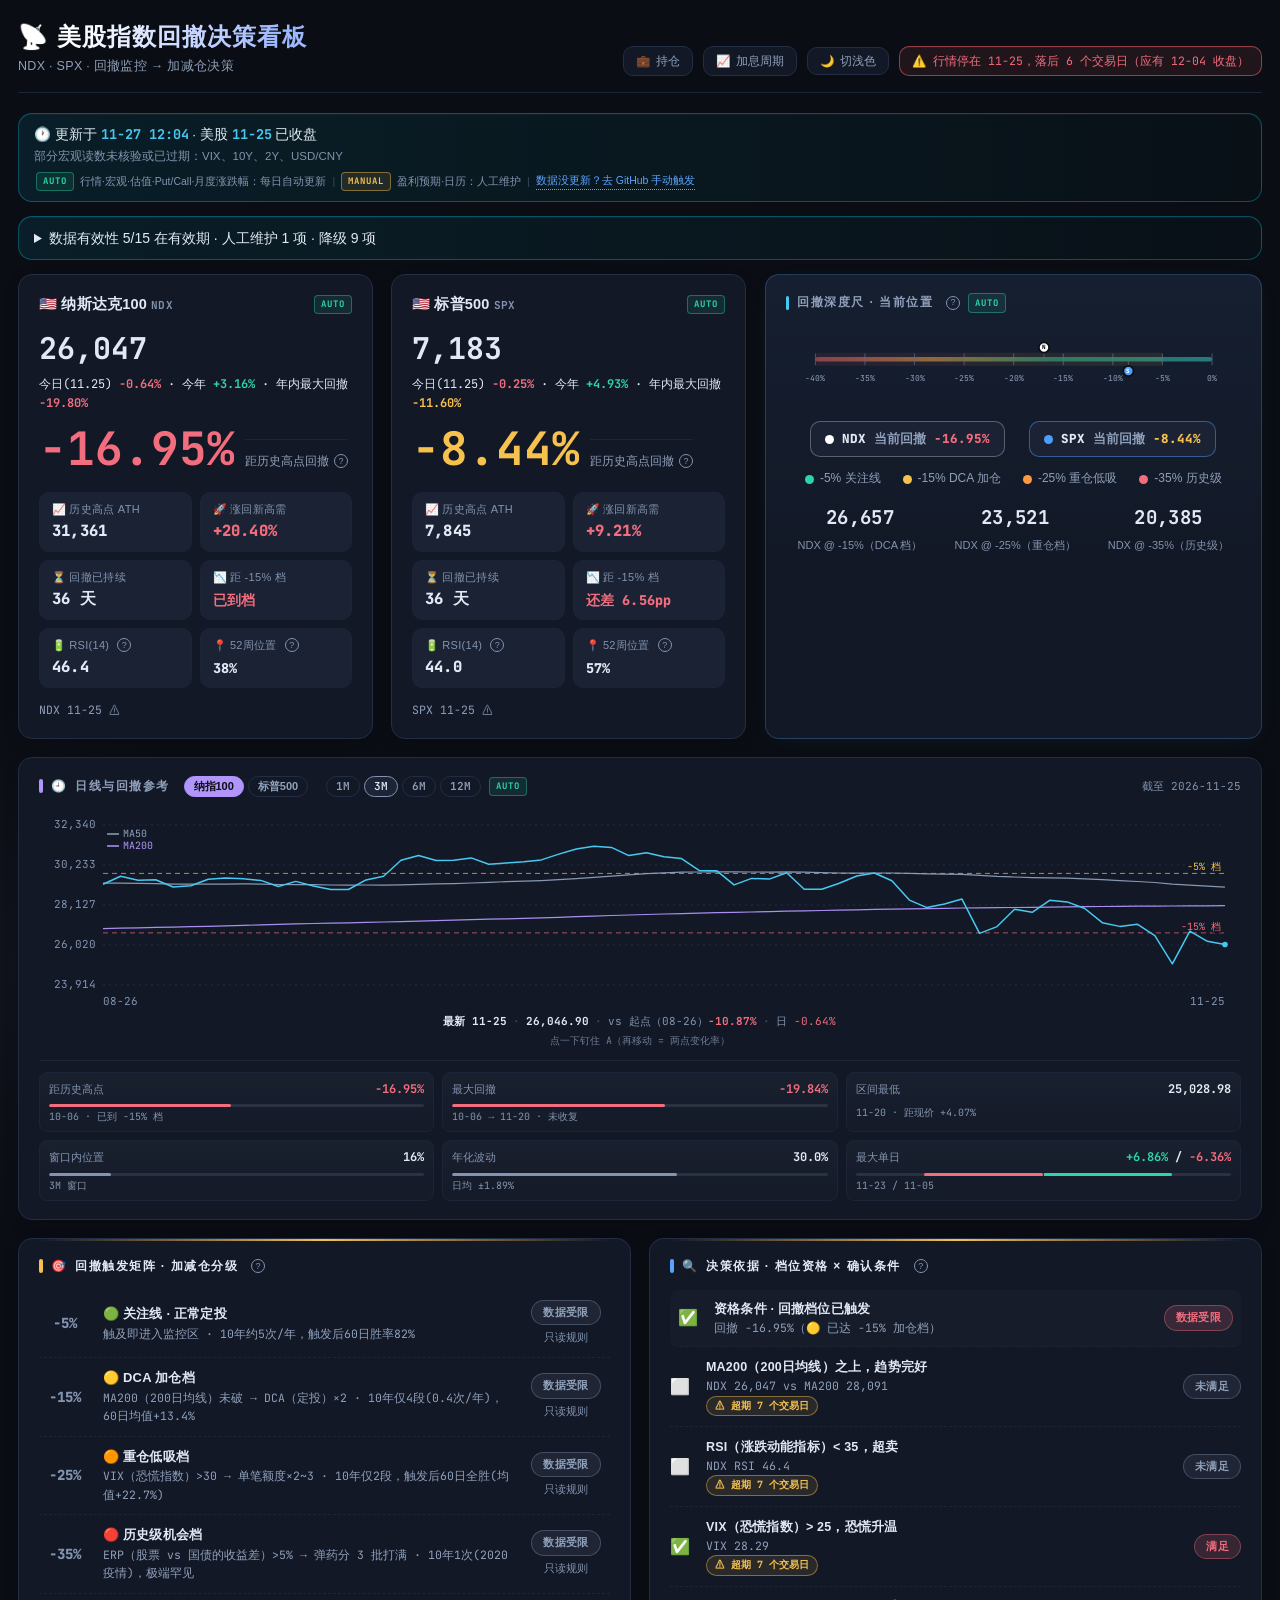
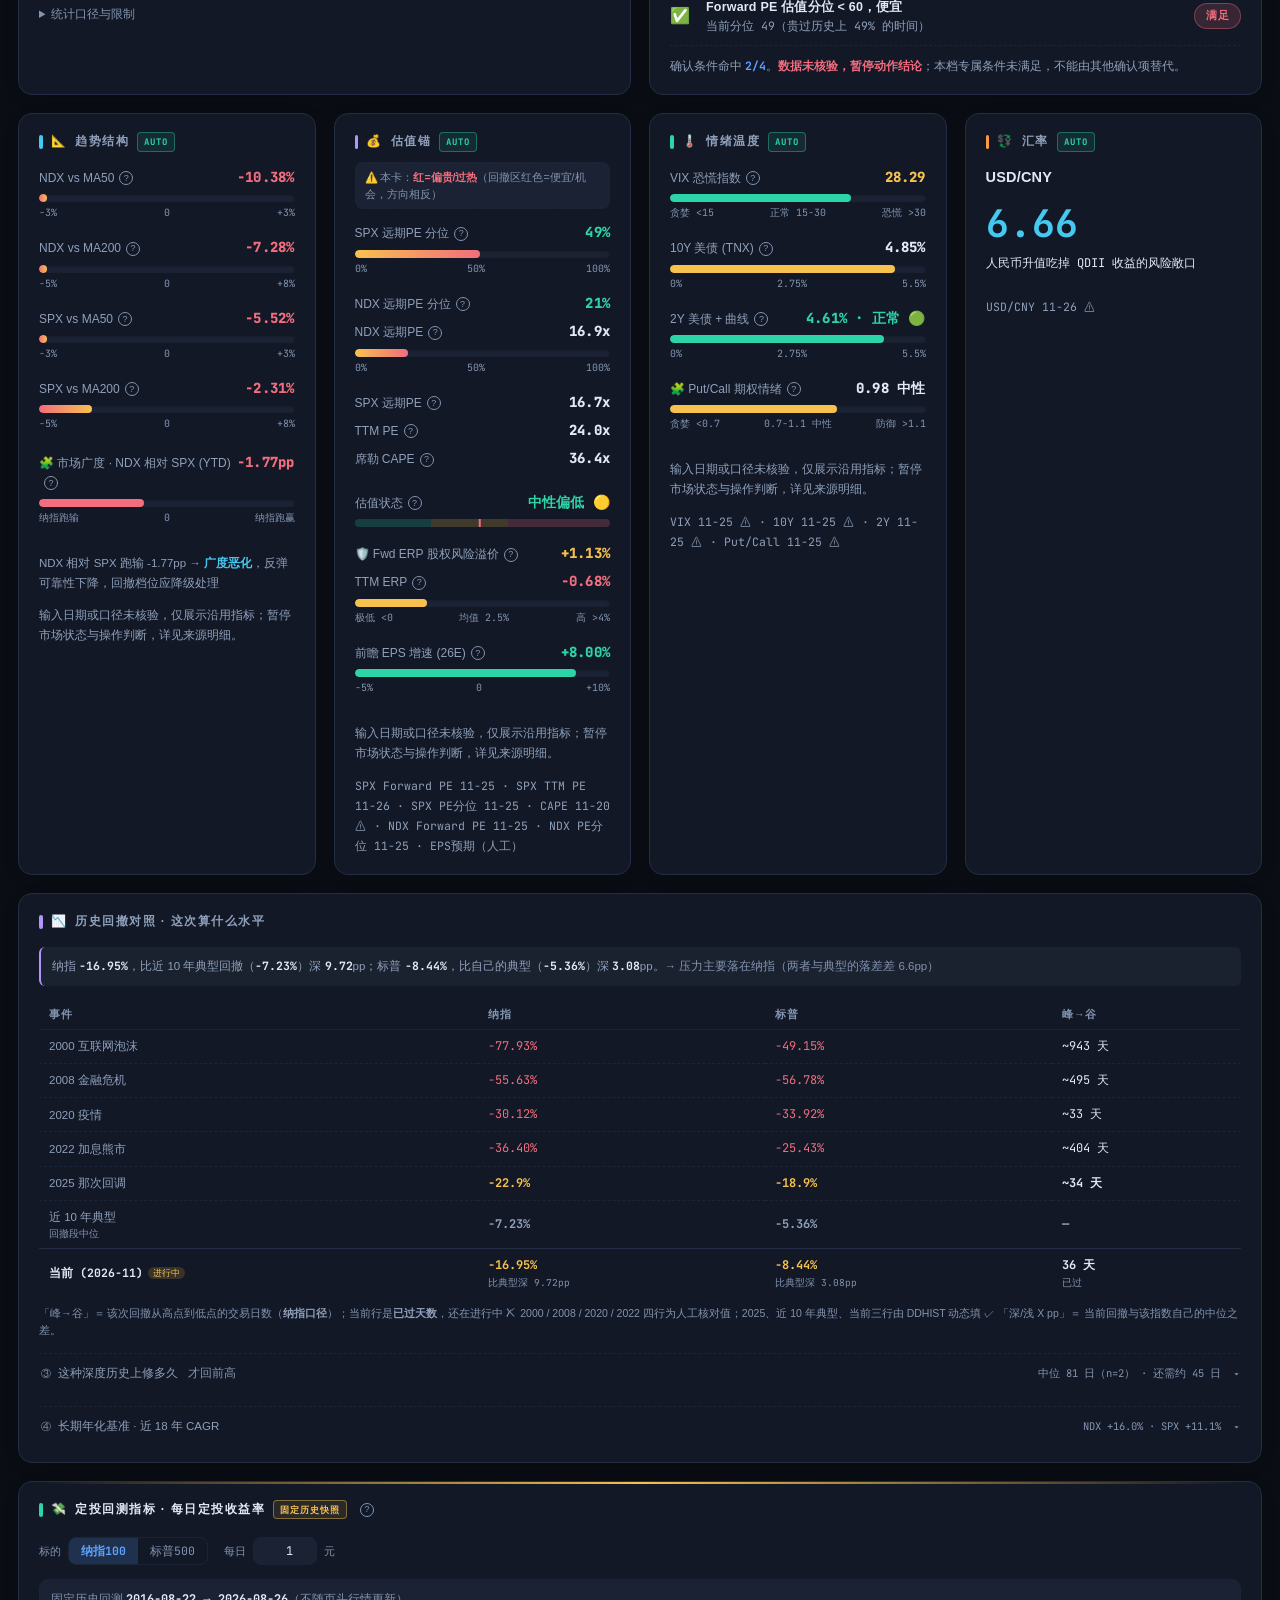
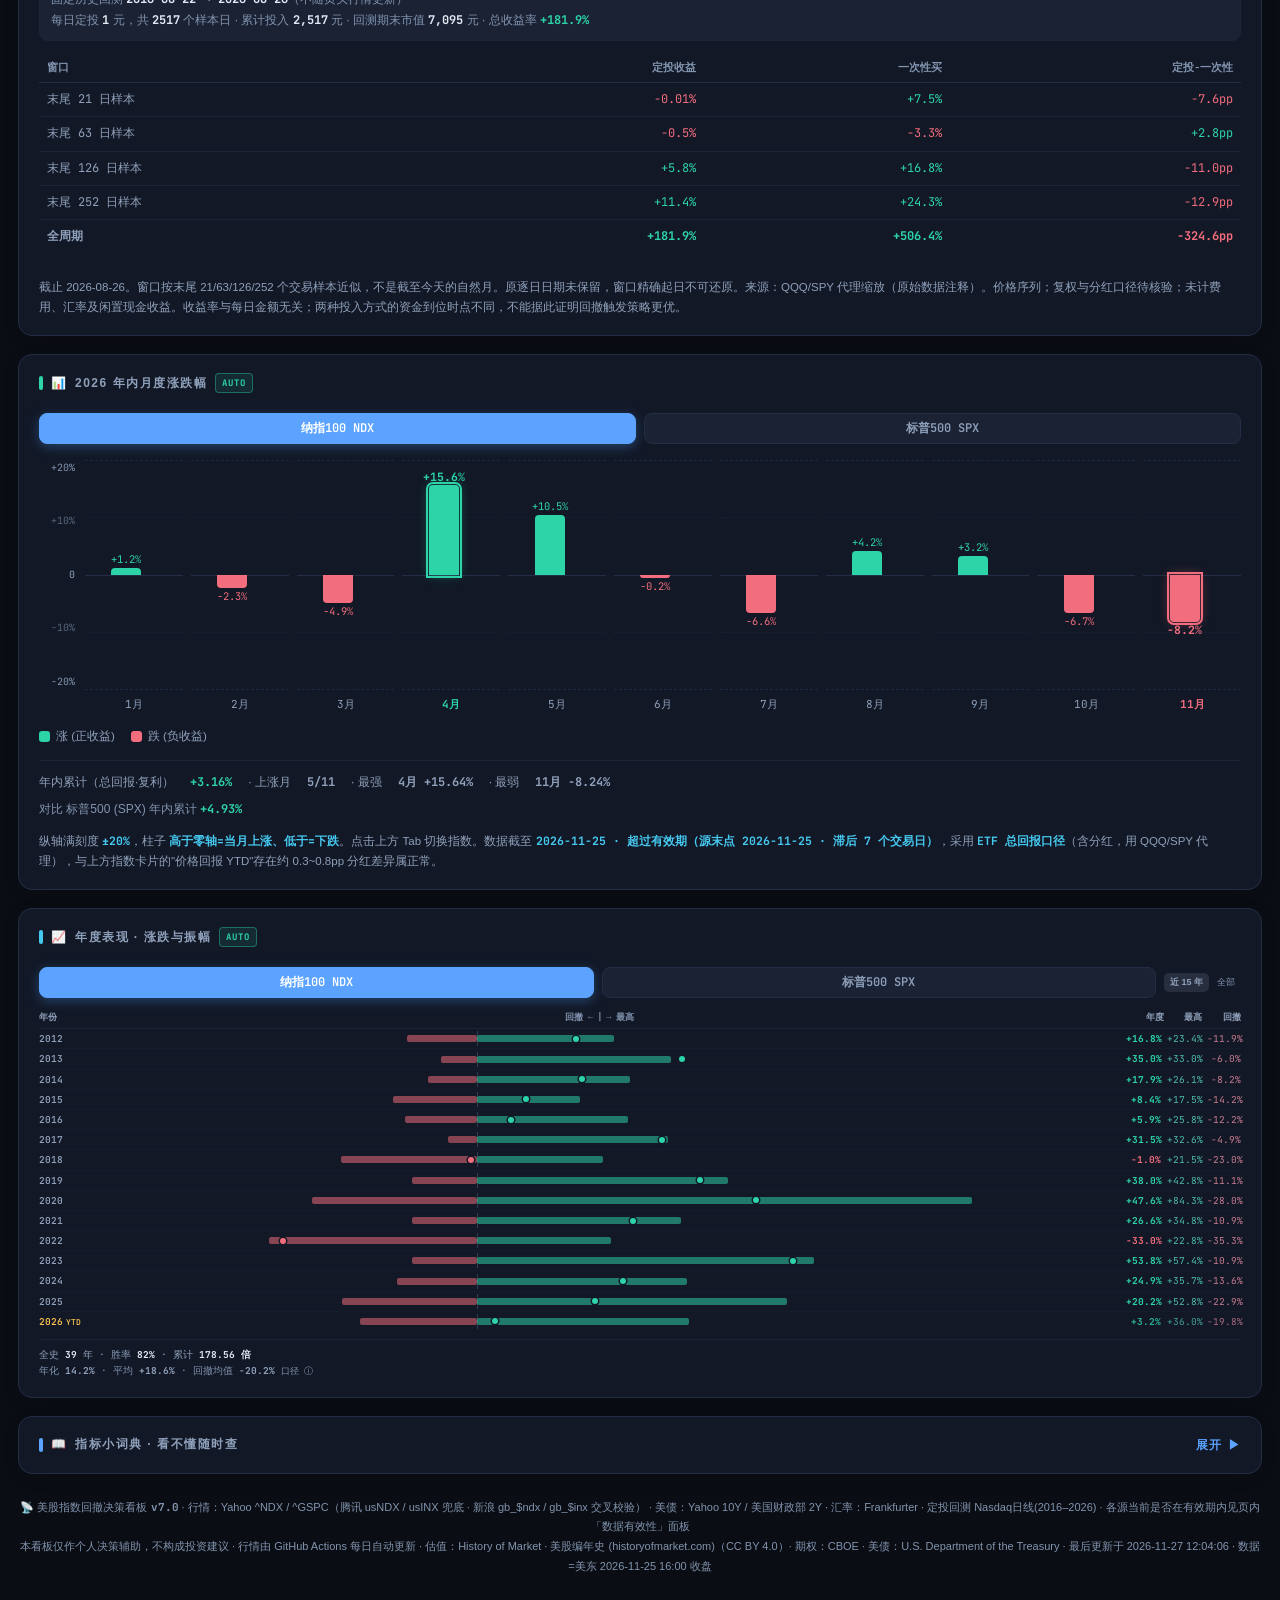
==== index.html @ efb06d97 "fix(index): 年度卡默认不做滚动容器 —— 修手机上下划不动 用户：「年度表现 · 涨跌与振幅 再手机上上下划不动，可能有什么事件」  **根因：`overflow-y: auto` 在移动" ====
<!DOCTYPE html>
<html lang="zh-CN">
<head>
<meta charset="UTF-8">
<meta name="viewport" content="width=device-width, initial-scale=1.0">
<title>美股指数回撤决策看板 · NDX / SPX</title>
<meta name="description" content="美股指数回撤水位决策看板：NDX / SPX 回撤深度、四档加仓触发线、止盈矩阵与定投回测，个人投资决策辅助。">
<link rel="stylesheet" href="font.css">
<!-- 跨页共享令牌（色板 / 字体栈，2026-10-12 从本页 :root 抽出一份 ✓）—— 必须先于本页样式 -->
<link rel="stylesheet" href="tokens.css?v=20261127c">
<link rel="icon" href="data:image/svg+xml,%3Csvg xmlns='http://www.w3.org/2000/svg' viewBox='0 0 64 64'%3E%3Crect width='64' height='64' rx='14' fill='%230a0d13'/%3E%3Cpath d='M10 46 L24 30 L34 38 L54 16' stroke='%232dd4a7' stroke-width='6' fill='none' stroke-linecap='round' stroke-linejoin='round'/%3E%3Cpath d='M40 16 h14 v14' stroke='%232dd4a7' stroke-width='6' fill='none' stroke-linecap='round' stroke-linejoin='round'/%3E%3C/svg%3E">
<style>

  :root {
    --tx3: #8294af;   /* 提亮一档（原 #6f7f9a 在暗色卡片上约 3.4:1，不达 WCAG AA）
                         ⚠ 2026-10-12 复核：本注释原写「与持仓页保持一致」，实测**并不一致** ✗ ——
                         本页 #8294af / 持仓页 #6f7f99 / 加息页 #7e8ea9，三页三个值。未动值（改色要拍板），
                         只把话说实；要统一就先在这里定一个，再改另两页 ✓ */
    --purple: #b195fb;
    --radius: 14px;
  }
  /* ===== 浅色主题（点击右上角按钮切换） ===== */
  body.light {
    --bg: #eef2f8;
    --bg-grad-1: #e6ecf6;
    --card: #ffffff;
    --card2: #f3f6fb;
    --line: #dde4ef;
    --line-soft: #eaf0f7;
    --tx: #16243b;
    --tx2: #52627e;
    --tx3: #5b6b85;   /* 加深一档（原 #64748b 在白底约 4.0:1，不达 WCAG AA；与持仓页保持一致） */
    --green: #0ea372;
    --red: #e23b53;
    --yellow: #c8901a;
    --blue: #2f7be0;
    --purple: #7c5cf0;
    --cyan: #0a9fc4;
  }
  body.light .header h1 {
    background: linear-gradient(100deg, #16243b 10%, #2f7be0 95%);
    -webkit-background-clip: text; background-clip: text; -webkit-text-fill-color: transparent;
  }
  body.light .tag-black { background: #2a3142; color: #fff; border-color: #2a3142; }
  body.light .hint-pop { background: #fff; border-color: #cbd5e1;
    box-shadow: 0 14px 44px -8px rgba(15,23,42,.18), 0 0 0 1px rgba(91,163,255,.22); }
  .theme-btn {
    background: var(--card); border: 1px solid var(--line); border-radius: 10px;
    padding: 5px 12px; font-family: var(--mono); font-size: 11.5px; color: var(--tx2);
    cursor: pointer; display: inline-flex; align-items: center; gap: 6px; transition: border-color .2s, color .2s;
  }
  .theme-btn:hover { border-color: var(--blue); color: var(--blue); }
  a.theme-btn { text-decoration: none; }
  /* 2026-10-18：撤掉「手机只留图标」—— 用户反馈「几个图标看不懂是什么」。
     同时移除汇率 chip 与「刷新」按钮，按钮从 4 个降到 3 个，390px 下文字能排下。 */
  * { margin: 0; padding: 0; box-sizing: border-box; }
  :focus-visible { outline: 2px solid var(--blue); outline-offset: 2px; border-radius: 4px; }
  :focus:not(:focus-visible) { outline: none; }
  html { -webkit-text-size-adjust: 100%; }
  body {
    background:
      radial-gradient(1200px 600px at 85% -10%, rgba(91,163,255,.06), transparent 60%),
      radial-gradient(900px 500px at -10% 20%, rgba(177,149,251,.05), transparent 55%),
      var(--bg);
    color: var(--tx);
    font-family: var(--sans);
    font-size: 14px;
    line-height: 1.6;
    font-feature-settings: "tnum" 1, "cv01" 1;
    -webkit-font-smoothing: antialiased;
    -moz-osx-font-smoothing: grayscale;
    text-rendering: optimizeLegibility;
    padding: 22px 18px 64px;
    max-width: 1280px;
    margin: 0 auto;
  }
  b, strong { font-weight: 700; }
  .mono { font-family: var(--mono); font-feature-settings: "tnum" 1; }
  /* ===== Header ===== */
  .header {
    display: flex; align-items: flex-end; justify-content: space-between;
    flex-wrap: wrap; gap: 14px; margin-bottom: 20px;
    padding-bottom: 16px;
    border-bottom: 1px solid var(--line-soft);
  }
  .header h1 {
    font-size: 24px; font-weight: 800; letter-spacing: 1px; line-height: 1.25;
    background: linear-gradient(100deg, #fff 20%, #9db8ff 90%);
    -webkit-background-clip: text; background-clip: text; -webkit-text-fill-color: transparent;
  }
  .header .sub { color: var(--tx2); font-size: 12.5px; margin-top: 4px; letter-spacing: .3px; }
  .header .meta {
    display: flex; gap: 10px; align-items: center; font-size: 12px; color: var(--tx2);
    flex-wrap: wrap;
  }
  .chip {
    background: var(--card); border: 1px solid var(--line); border-radius: 10px;
    padding: 5px 12px; display: inline-flex; align-items: center; gap: 6px;
    font-family: var(--mono); font-size: 11.5px; color: var(--tx2);
    box-shadow: inset 0 1px 0 rgba(255,255,255,.03);
    transition: border-color .2s;
  }
  .chip b { color: var(--cyan); font-weight: 700; }
  .chip-stale { border-color: rgba(240,97,109,.55); color: var(--red); background: rgba(240,97,109,.1); }
  .chip-stale b { color: var(--red); }
  /* ===== 数据时间条（美股时区换算） ===== */
  .asof-bar {
    border: 1px solid rgba(0,210,255,.32); border-radius: var(--radius);
    background: linear-gradient(90deg, rgba(0,210,255,.09), rgba(0,210,255,.02));
    padding: 10px 15px; margin-bottom: 14px;
    box-shadow: inset 0 1px 0 rgba(255,255,255,.03);
  }
  .asof-main { font-size: 13.5px; color: var(--tx); line-height: 1.5; }
  .asof-main b { color: var(--cyan); font-family: var(--mono); font-weight: 700; }
  .asof-cn { font-size: 11.5px; color: var(--tx3); margin-top: 3px; line-height: 1.5; }
  /* 卡片视觉层级：决策级强调 / 背景级降权 */
  .card-hi {
    /* 2026-10-17：.32 在深色底上几乎看不出「决策级」层级 → 提到 .44，阴影同步加深 */
    border-color: rgba(91,163,255,.44);
    box-shadow: 0 4px 30px -12px rgba(91,163,255,.26), 0 4px 24px -12px rgba(0,0,0,.45);
  }
  .card-hi .card-title { color: var(--tx); }
  .card-lo { opacity: .82; }
  .card-lo:hover { opacity: 1; }
  /* ===== 入场动画：区块渐入 + 决策卡金色分割线扫入 ===== */
  @keyframes riseIn { from { opacity: 0; transform: translateY(12px); } to { opacity: 1; transform: none; } }
  @keyframes goldSweep { from { transform: scaleX(0); opacity: 0; } to { transform: scaleX(1); opacity: 1; } }
  main > * { animation: riseIn .5s ease-out both; }
  main > *:nth-child(2) { animation-delay: .07s; }
  main > *:nth-child(3) { animation-delay: .14s; }
  main > *:nth-child(4) { animation-delay: .21s; }
  main > *:nth-child(5) { animation-delay: .28s; }
  main > *:nth-child(n+6) { animation-delay: .35s; }
  .card-hi { position: relative; }
  .card-hi::after {
    content: ""; position: absolute; left: 20px; right: 20px; top: 0; height: 2px;
    border-radius: 0 0 3px 3px;
    background: linear-gradient(90deg, transparent, var(--yellow), transparent);
    transform-origin: left center;
    animation: goldSweep .9s cubic-bezier(.22,.61,.36,1) .4s both;
  }
  @media (prefers-reduced-motion: reduce) {
    main > *, .card-hi::after { animation: none !important; }
  }
  .tag-green { background: rgba(38,201,158,.14); color: var(--green); border: 1px solid rgba(38,201,158,.4); }
  .tag-yellow { background: rgba(245,185,61,.13); color: var(--yellow); border: 1px solid rgba(245,185,61,.4); }
  .tag-orange { background: rgba(255,152,67,.13); color: #ff9843; border: 1px solid rgba(255,152,67,.4); }
  .tag-red { background: rgba(240,97,109,.14); color: var(--red); border: 1px solid rgba(240,97,109,.4); }
  .tag-purple { background: rgba(167,139,250,.14); color: var(--purple); border: 1px solid rgba(167,139,250,.4); }
  .tag-black { background: rgba(255,255,255,.08); color: #fff; border: 1px solid #555; }
  /* ===== 定投回测指标 ===== */
  .dca-ctrl { display: flex; flex-wrap: wrap; gap: 10px 16px; margin: 4px 0 14px; }
  .dca-ctrl-row { display: flex; align-items: center; gap: 7px; }
  .dca-ctrl-row > label { font-size: 11px; color: var(--tx3); }
  .dca-toggle { display: inline-flex; border: 1px solid var(--line-soft); border-radius: 8px; overflow: hidden; }
  .dca-toggle button { background: transparent; color: var(--tx3); border: 0; padding: 5px 12px; font-size: 11.5px; cursor: pointer; font-family: var(--mono); }
  .dca-toggle button.active { background: rgba(91,163,255,.18); color: var(--blue); font-weight: 700; }
  .dca-inp { width: 64px; background: var(--card2); color: var(--tx); border: 1px solid var(--line-soft); border-radius: 8px; padding: 5px 8px; font-size: 12px; font-family: var(--mono); text-align: right; }
  .dca-inp:focus { outline: none; border-color: var(--blue); box-shadow: 0 0 0 2px rgba(91,163,255,.25); }
  .dca-unit { font-size: 11px; color: var(--tx3); }
  .dca-sum { font-size: 12px; color: var(--tx3); line-height: 1.75; margin-bottom: 12px; background: var(--card2); border: 1px solid var(--line-soft); border-radius: 9px; padding: 9px 11px; }
  .dca-sum b { color: var(--tx); font-family: var(--mono); }
  .dca-sum .pos { color: var(--green); font-weight: 700; }
  .dca-sum .neg { color: var(--red); font-weight: 700; }
  .dca-tbl { width: 100%; border-collapse: collapse; margin-bottom: 12px; font-family: var(--mono); }
  .dca-tbl th { font-size: 10.5px; color: var(--tx3); text-align: right; padding: 6px 8px; border-bottom: 1px solid var(--line); font-weight: 600; }
  .dca-tbl th:first-child { text-align: left; }
  .dca-tbl td { font-size: 12px; text-align: right; padding: 7px 8px; border-bottom: 1px solid var(--line-soft); }
  .dca-tbl td:first-child { text-align: left; color: var(--tx2); }
  .dca-tbl tr:last-child td { border-bottom: 0; font-weight: 700; }
  .dca-tbl .pos { color: var(--green); }
  .dca-tbl .neg { color: var(--red); }
  /* ===== Grid ===== */
  .grid { display: grid; gap: 18px; }
  .grid > .card { min-width: 0; }  /* 防 grid item 的 auto 最小尺寸在窄屏被内容 min-content 撑破（iQOO 等小屏横向溢出的元凶） */
  .grid + .grid, .grid + .card, .card + .grid, .card + .card { margin-top: 18px; }
  /* grid 内部卡片间距由 gap 控制，margin 会破坏同行拉伸对齐 */
  .grid > .card + .card { margin-top: 0; }
  .grid-two { grid-template-columns: 1fr 1fr; }
  .g-top { grid-template-columns: 1fr 1fr 1.4fr; align-items: stretch; }
  /* 桌面端（真 3 列）把「回撤深度尺」提回第 1 行第 3 列（2026-09-27 修排版）：
     .g-top 第 3 列是 1.4fr（最宽的一列），但近 1 个月日线卡设了 grid-column: 1/-1（整行 —— 用户要求
     「和止盈触发矩阵一样大」）→ auto-placement 只能把它放到下一行，于是**第 1 行第 3 列整列空着**
     （实测 497×428 的空洞）；而回撤深度尺被挤到第 3 行、单卡只占 1 列 → 右侧又空 852px。
     现在显式把深度尺放到 (row 1, col 3)：第 1 行 = 纳指 + 标普 + 深度尺（填满），第 2 行 = 整行的日线卡。
     ⚠ 只对 ≥1024px（真正 3 列的档：默认 & 1024~1279）生效；≤1023px 是 2 列、且 .scale-wrap 已在自己
        的断点里设成整行，不受这条影响。 */
  @media (min-width: 1024px) { .scale-wrap { grid-row: 1; grid-column: 3; } }
  .g-mid { grid-template-columns: repeat(4, 1fr); }

  /* ===== Device-optimized layout ===== */
  /* Mac / large desktop: default 3-col top + 4-col mid */

  /* iPad landscape / large tablet (1024-1279) */
  @media (max-width: 1279px) {
    .g-top { grid-template-columns: 1fr 1fr 1.4fr; align-items: stretch; }
    .g-mid { grid-template-columns: repeat(4, 1fr); }
  }
  /* iPad portrait / small tablet (768-1023) */
  @media (max-width: 1023px) {
    .g-top { grid-template-columns: 1fr 1fr; grid-auto-rows: 1fr; align-items: stretch; }
    .scale-wrap { grid-column: 1 / -1; }
    .g-mid { grid-template-columns: 1fr 1fr; }
  }
  /* iQOO15 / phones (≤767) */
  @media (max-width: 767px) {
    /* ⚠ 2026-11-21 收窄（用户：「卡片宽度没有占满手机宽度」）——
       375px 下原来是 14(页面) + 20(卡片) = 两侧各 34px，内容区只剩 307px（占屏幕 82%），
       而表格/统计条恰恰是最吃宽度的两块 → 页面 14 → 10、卡片 20 → 14，
       内容区回到 337px（89%）。仍保留 10px 边距：贴边会让 iOS 的左右边缘手势容易误触 ✓ */
    body { padding: 14px 10px 48px; }
    .header { flex-direction: column; align-items: flex-start; }
    .header h1 { font-size: 20px; }
    .header .meta { flex-wrap: wrap; gap: 8px; }
    .chip { font-size: 10.5px; padding: 4px 10px; }
    /* 单列时重置「行等高」（2026-09-27 修）：1023px 断点给 .g-top 设了 grid-auto-rows: 1fr
       （那时是 2 列，为让同行的卡等高），但切到单列后这一条还留着 → 手机上 4 张卡被统一拉成
       「最高那张」的高度，内容少的卡（近 1 个月日线、回撤深度尺）下面空出一大片
       （实测行高 438px vs 卡内内容 175px）。单列没有「同行对齐」的需求，行高应回到按内容走。 */
    .g-top, .g-mid, .grid-two { grid-template-columns: 1fr; }
    .g-top { grid-auto-rows: auto; }
    .trig-row { flex-wrap: wrap; }
    .trig-band { width: 46px; }
    /* 手机上把「状态标签 + 说明」整体换到下一行、占满宽度并左对齐（2026-09-27 修横向溢出 241px）。
       真因：.trig-dist 里可能带长警告（「PE分位 74/90；RSI 66/75；两项均须满足 ｜ 输入不新鲜：
       SPX PE分位 2026-08-05（早于主数据 2026-09-25）」），而 .trig-right 是 flex-shrink: 0
       + 只给了 min-width，宽度只能跟着内容走 → .trig-right / .trig-dist 被撑到 596px，
       超出 320px 的卡片（实测页面横向溢出 241px，用 git show HEAD 对照过：是既有问题）。
       现在它 flex: 1 0 100% 独占一行 → 说明文字在最宽处折行，不再溢出。 */
    .trig-right { flex: 1 0 100%; max-width: 100%; min-width: 0; align-items: flex-start; margin-top: 3px; }
    .trig-dist { text-align: left; overflow-wrap: anywhere; }
    .scale-stats { flex-wrap: wrap; gap: 10px; }
    .scale-stats .ss { min-width: 90px; }
    .kpi .k-val { font-size: 14px; }
    /* ⚠ 2026-11-22：原来这里有 `.card { padding: 16px }`，但它写在**基础 .card（261 行）之前** ——
       同优先级下后写的赢，所以手机上一直是基础规则的 20px，这条从没生效过 ✗
       → 已移到基础规则之后（搜索「2026-11-22 窄屏卡片内边距」）✓ */
    .idx-close { font-size: 24px; }
    .drawdown-num { font-size: 38px; }
    .hint-i { width: 22px; height: 22px; font-size: 12px; }
  }
  /* Very small phones (≤380) */
  /* 414 及以下：两张卡共用的降档（2026-11-07）
     · `idx-change` 那行「今日(x) +1.35% · 今年 +6.89% · 年内最大回撤 −14.70%」
       在 414 下会把最后一项折到第二行、行首孤零零一个 −14.70% ✗
     · `k-label` 的「历史高点 ATH」也会折成两行（ATH 单独一行）✗
     → 都降一档字号，尽量保持单行；实在折了也不影响数字对齐（k-val 已贴底 ✓）*/
  @media (max-width: 430px) {
    /* ⚠ 3 列在 414px 下每格只有 ~110px —— 「历史高点 ATH」「52周位置 ?」必然折行 ✗
       （实测：emoji 被挤到单独一行、? 掉到第二行、ATH 独占一行）
       → **改 2 列**，每格 ~170px，6 个 KPI 三行排完 → 全部单行 ✓
         代价是卡片高 ~55px，但两张卡同步变高、依然严格对齐 ✓ */
    /* ⚠ 必须带父级 id：基础 `.kpis` 规则写在**这个 media 之后**（第 288 行），
       同优先级下后写的赢 → 只写 `.kpis` 会被覆盖掉、2 列根本不生效 ✗（踩过一次）*/
    #card-ndx .kpis, #card-spx .kpis { grid-template-columns: repeat(2, minmax(0, 1fr)); gap: 8px; }
    .idx-change { font-size: 11px; }
    .kpi .k-label { font-size: 10.5px; letter-spacing: .2px; }
  }
  @media (max-width: 380px) {
    .header h1 { font-size: 18px; }
    .idx-close { font-size: 20px; }
    .drawdown-num { font-size: 34px; }
    .kpis { grid-template-columns: minmax(0, 1fr); }
    .dca-tbl-wrap { overflow-x: auto; -webkit-overflow-scrolling: touch; }
    .dca-tbl-wrap table { min-width: 280px; }
  }
  .card {
    background: var(--card); border: 1px solid var(--line); border-radius: var(--radius);
    padding: 18px 20px; display: flex; flex-direction: column; align-self: stretch;
    min-height: 0;
    box-shadow: 0 4px 24px -12px rgba(0,0,0,.45);
    transition: border-color .2s, box-shadow .2s, transform .2s;
  }
  /* 2026-11-22 窄屏卡片内边距（必须写在上面那条**之后** —— 同优先级下后写的赢，
     之前它写在 231 行、被这里覆盖掉，手机上一直是 20px ✗）*/
  @media (max-width: 767px) {
    .card { padding: 14px; }
  }
  /* 下面这段是原来的 .card 收尾（保持结构不变）*/
  }
  @media (hover: hover) {
    .card:hover { border-color: #2c3a58; box-shadow: 0 8px 32px -14px rgba(0,0,0,.55); }
    #card-ndx:hover, #card-spx:hover { transform: translateY(-1px); }
  }
  /* 核心回撤尺轻微强调 */
  .scale-card {
    background: linear-gradient(180deg, rgba(91,163,255,.05), transparent 60%), var(--card);
    border-color: rgba(91,163,255,.25);
    box-shadow: 0 4px 28px -12px rgba(91,163,255,.15);
  }
  .card-title {
    font-size: 12px; font-weight: 800; color: var(--tx2); letter-spacing: 1.5px;
    text-transform: uppercase; display: flex; align-items: center; gap: 8px;
    margin-bottom: 14px;
  }
  .card-title .bar { width: 3.5px; height: 14px; border-radius: 2px; display: inline-block; }
  /* ===== Index card ===== */
  .idx-name { font-size: 14.5px; font-weight: 700; display: flex; justify-content: space-between; align-items: center; letter-spacing: .2px; }
  .idx-name .src { font-size: 10px; color: var(--tx3); font-family: var(--mono); letter-spacing: 1px; }
  /* 数据来源角标：AUTO=每日收盘后自动抓取 MANUAL=人工维护（说明见图例行） */
  .src-tag { font-size: 9px; font-family: var(--mono); font-weight: 700; letter-spacing: 1px;
    padding: 1.5px 6px; border-radius: 4px; border: 1px solid; white-space: nowrap; }
  .src-tag.auto { color: var(--green); border-color: color-mix(in srgb, var(--green) 40%, transparent);
    background: color-mix(in srgb, var(--green) 10%, transparent); }
  .src-tag.manual { color: var(--yellow); border-color: color-mix(in srgb, var(--yellow) 45%, transparent);
    background: color-mix(in srgb, var(--yellow) 10%, transparent); }
  .asof-legend { font-size: 10.5px; color: var(--tx3); margin-top: 6px; padding: 0 2px;
    display: flex; align-items: center; gap: 6px; flex-wrap: wrap; }
  .asof-link { color: var(--blue); text-decoration: none; border-bottom: 1px dotted currentColor; }
  .asof-link:hover { color: var(--tx); }
  .idx-close { font-family: var(--mono); font-size: 30px; font-weight: 700; margin: 8px 0 3px; }
  .idx-change { font-size: 12px; font-family: var(--mono); margin-bottom: 12px; }
  .drawdown-box { display: flex; align-items: baseline; gap: 10px; margin-bottom: 8px; }
  .drawdown-num { font-family: var(--mono); font-size: 46px; font-weight: 700; line-height: 1; }
  .drawdown-label { font-size: 12px; color: var(--tx2); border-top: 1px solid var(--line-soft); padding-top: 12px; }
  /* ⚠ 2026-11-22 修卡内溢出（用户：「纳斯达克100这里有遮挡」）：`1fr` 的**最小尺寸是 min-content**，
     而 .k-val 是 nowrap —— 只要有一格文案变长（如「已到档 · 距 -25% 差 4.81pp」），
     整列就被撑到文本宽度、顶出卡片右边界，压在右边那张卡上 ✗（实测 1080px 溢出 135px、1440 也溢出 76px）。
     `minmax(0, 1fr)` 把最小尺寸压回 0，让 ellipsis 真正生效 ✓；同时把那种长文案挪去 title（见 renderKpis） */
  .kpis { display: grid; grid-template-columns: repeat(3, minmax(0, 1fr)); gap: 8px 10px; margin-top: 12px; flex: 1; min-height: 0; }
  /* ⚠ 2026-11-22「窄卡降列」：桌面中段（1080~1279）页面切成 3 栏，指数卡被压到 296~332px，
     3 列每格只剩 **78~90px** → 「31,361」「+25.30%」被 ellipsis 截成「31,3...」「+25....」✗
     （实测格宽 ≥98px 才放得下；1280 起才达标）
     判断依据必须是**卡片自身宽度**而不是视口 —— 同一视口下卡宽由布局栏数决定，media query 抓不准 ✗。
     故用容器查询（它按**内容盒**判，即 .kpis 的宽度）：< 330px 降到 2 列（每格 ~123~153px），6 个 KPI 三行排完、两卡同步变高 ✓
     实测边界：1080px → 254、1200px → 290、1280/1440px → 313（**全部 < 330 → 2 列**）；
     900/1000px → 389/431（≥ 330 → 3 列，格宽 120/137，放得下「还差 3.09pp」✓）
     ⚠ 为什么连 1280/1440 也走 2 列：3 列时格宽 98px，装不下 SPX 的「还差 3.09pp」（实测被截成「还差 3...」✗），
       只差 3px 的临界值 —— 与其为了迁就网格去压精度（3.09 → 3.1），不如给足空间，以后 KPI 文案再变也不会重演 ✓
     ⚠ 老浏览器不支持 @container 时保持 3 列（回到截断，但不会破版）—— 可接受的降级 ✓ */
  #card-ndx, #card-spx { container-type: inline-size; }
  @container (max-width: 330px) {
    #card-ndx .kpis, #card-spx .kpis { grid-template-columns: repeat(2, minmax(0, 1fr)); gap: 8px; }
  }
  /* ⚠ 2026-11-07：改成 **flex column ＋ 数值贴底**（用户：「两张卡的数据区域视觉上保持一致」）
     问题：k-label 在窄格里可能折成两行（「历史高点 ATH」放不下），
           而「涨回新高需」一行 —— 同一行里两个格子的 k-val 会差 **15px** ✗
           实测 414px：NDX/SPX 的 ath 都在 top 261，而 toath/days 在 246 ✗
     → 用 `justify-content: space-between` ＋ k-val `margin-top: auto`
       让**数值永远贴在格子底部**，标签几行都不影响 ✓
       两张卡结构同构，所以彼此也自然对齐 ✓ */
  .kpi {
    background: var(--card2); border: 1px solid var(--line-soft); border-radius: 10px;
    padding: 9px 12px; line-height: 1.4; transition: border-color .2s;
    display: flex; flex-direction: column; justify-content: space-between;
  }
  /* ⚠ 2026-11-07：k-label 改 flex —— 「52周位置 ?」原来在窄格里会把 ? 挤到单独一行 ✗
     现在标点和按钮都跟着文字流，折行时也只在语义断点处折 ✓ */
  .kpi .k-label { font-size: 11px; color: var(--tx3); letter-spacing: .3px;
    display: flex; align-items: center; flex-wrap: wrap; gap: 0 3px; }
  /* 字号随视口自适应：窄屏降档避免 ATH/涨回新高 等长数字被 ellipsis 截断（clamp 下限 11px 保证可读） */
  .kpi .k-val { font-size: clamp(11px, 2.5vw, 15.5px); font-family: var(--mono); font-weight: 800; margin-top: auto; padding-top: 3px; letter-spacing: .2px; white-space: nowrap; overflow: hidden; text-overflow: ellipsis; max-width: 100%; }
  .kpi .k-val.small { font-size: clamp(10.5px, 2.2vw, 13.5px); }
  .up { color: var(--green); } .down { color: var(--red); } .flat { color: var(--tx2); }
  /* ===== Scale / gauge ===== */
  .scale-card { padding: 18px 20px; }
  .scale-svg { width: 100%; display: block; }
  .legend { display: flex; justify-content: center; gap: 22px; margin-top: 12px; font-size: 12px; color: var(--tx2); flex-wrap: wrap; }
  .legend .li { display: inline-flex; align-items: center; gap: 6px; }
  .dot { width: 9px; height: 9px; border-radius: 50%; display: inline-block; }
  .scale-markers { display: flex; justify-content: center; gap: 24px; margin-top: 14px; flex-wrap: wrap; }
  .scale-markers .mk { font-size: 12.5px; color: var(--tx2); display: inline-flex; align-items: center; gap: 8px; padding: 7px 14px; border-radius: 10px; background: var(--card2); border: 1px solid var(--line); font-weight: 600; }
  .scale-markers .mk-ndx { border-color: rgba(255,255,255,.28); }
  .scale-markers .mk-spx { border-color: rgba(91,163,255,.45); }
  .scale-markers .mk b { color: var(--tx); font-family: var(--mono); font-weight: 800; }
  /* marker dot colors must match drawScale() per theme */
  .scale-markers .dot-ndx { background: #ffffff; }
  .scale-markers .dot-spx { background: #4a9eff; }
  body.light .scale-markers .dot-ndx { background: #2563eb; }
  body.light .scale-markers .dot-spx { background: #7c3aed; }
  body.light .scale-markers .mk-ndx { border-color: rgba(15,23,42,.22); }
  body.light .scale-markers .mk-spx { border-color: rgba(37,99,235,.35); }
  .scale-stats { display: flex; justify-content: space-around; margin-top: 14px; text-align: center; gap: 8px; flex-wrap: wrap; flex: 1; min-height: 0; }
  .scale-stats .ss b { display: block; font-family: var(--mono); font-size: 19px; letter-spacing: .3px; }
  .scale-stats .ss span { font-size: 11px; color: var(--tx3); }
  /* ===== Trigger matrix ===== */
  .trig-row {
    display: flex; align-items: center; gap: 12px; padding: 10px 0;
    border-bottom: 1px dashed var(--line-soft);
  }
  .trig-row:last-child { border-bottom: none; }
  .trig-band { width: 52px; text-align: center; font-family: var(--mono); font-weight: 800; font-size: 14px; flex-shrink: 0; }
  .trig-info { flex: 1; }
  .trig-info .t-title { font-size: 13px; font-weight: 700; letter-spacing: .2px; }
  .trig-info .t-desc { font-size: 11.5px; color: var(--tx2); }
  .trig-state { font-size: 11px; padding: 3px 11px; border-radius: 14px; flex-shrink: 0; font-weight: 700; letter-spacing: .3px; }
  .trig-dist { font-family: var(--mono); font-size: 11px; color: var(--tx3); margin-top: 4px; text-align: center; }
  .trig-right { display: flex; flex-direction: column; align-items: center; gap: 0; flex-shrink: 0; min-width: 88px; }
  /* 「输入不新鲜」标签（2026-09-27 用户要求：原来一整句黄字太长，改成小标签、完整口径放 title）——
     样式照本页既有的 .src-tag（同一套 color-mix 用法，跟随主题变量）。
     标签文本只留关键结论（如「滞后 37 个交易日」），悬停看完整口径；
     ⚠ 手机上 title 看不到，所以标签文本本身就是完整结论（数据健康区另有全量清单）。 */
  .stale-tag { display: inline-flex; align-items: center; font-size: 10px; font-weight: 700;
    font-family: var(--mono); color: var(--yellow); cursor: help; white-space: nowrap;
    border: 1px solid color-mix(in srgb, var(--yellow) 45%, transparent);
    background: color-mix(in srgb, var(--yellow) 10%, transparent);
    border-radius: 999px; padding: 1px 8px; line-height: 1.65; }
  .st-on { background: rgba(242,109,125,.16); color: var(--red); border: 1px solid rgba(242,109,125,.4); }
  .st-near { background: rgba(247,193,78,.13); color: var(--yellow); border: 1px solid rgba(247,193,78,.4); }
  /* 2026-10-17：深色下 --line(#232e44) 的描边几乎与底色同色，灰胶囊像「禁用态」→ 提亮描边 */
  .st-off { background: rgba(143,160,186,.1); color: var(--tx2); border: 1px solid color-mix(in srgb, var(--tx3) 38%, transparent); }
  /* 「远离」态：用虚线边框区分「观察」，不再依赖 opacity（透明度差在深色下几乎不可辨） */
  .st-far { background: transparent; color: var(--tx3); border: 1px dashed var(--line); }
  .tp-on { background: rgba(45,212,167,.16); color: var(--green); border: 1px solid rgba(45,212,167,.4); }
  .tp-near { background: rgba(124,92,240,.13); color: var(--purple); border: 1px solid rgba(124,92,240,.4); }
  /* ===== 配色方向提示：估值/情绪卡的红色=风险，与回撤区"红色=便宜/机会"方向相反 ===== */
  .dir-hint {
    font-size: 10.5px; color: var(--tx3); line-height: 1.6; margin: -4px 0 12px;
    padding: 6px 9px; border: 1px dashed var(--line-soft); border-radius: 8px; background: var(--card2);
  }
  .dir-hint b { color: var(--red); font-weight: 700; }
  /* ===== Meter rows (trend/valuation/sentiment) ===== */
  .meter { margin-bottom: 15px; }
  .meter:last-child { margin-bottom: 0; }
  .meter .m-head { display: flex; justify-content: space-between; align-items: baseline; margin-bottom: 6px; }
  .meter .m-label { font-size: 12px; color: var(--tx2); }
  .meter .m-val { font-family: var(--mono); font-weight: 800; font-size: 14px; letter-spacing: .2px; }
  .meter .m-bar { height: 8px; border-radius: 4px; background: var(--card2); position: relative; overflow: hidden; box-shadow: inset 0 1px 2px rgba(0,0,0,.4); }
  .meter .m-fill { height: 100%; border-radius: 4px; }
  .meter .m-marks { display: flex; justify-content: space-between; font-size: 10px; color: var(--tx3); margin-top: 3px; font-family: var(--mono); }
  .ma-state { display: flex; flex-wrap: wrap; gap: 6px; margin: 2px 0 12px; }
  .ma-chip {
    font-size: 10px; font-family: var(--mono); letter-spacing: .3px;
    padding: 2.5px 8px; border-radius: 12px; border: 1px solid var(--line);
    background: var(--card2); color: var(--tx2); opacity: .75;
  }
  .ma-chip.on-up { border-color: rgba(38,201,158,.45); color: var(--green); background: rgba(38,201,158,.1); opacity: 1; }
  .ma-chip.on-down { border-color: rgba(240,97,109,.45); color: var(--red); background: rgba(240,97,109,.1); opacity: 1; }
  .zones { display: flex; height: 8px; border-radius: 4px; overflow: hidden; }
  .zones div { height: 100%; }
  .z-ok { background: rgba(45,212,167,.2); } .z-mid { background: rgba(247,193,78,.2); } .z-hot { background: rgba(242,109,125,.22); }
  .cursor-dot { position: relative; }
  .cursor-dot::after {
    content: ""; position: absolute; left: var(--pos, 50%); top: -3px; width: 2.5px; height: 14px;
    background: var(--cursor, #fff); border-radius: 2px; transform: translateX(-50%);
  }
  /* ⚠ 2026-11-14 删掉「未来事件日历」的第一版样式（.cal-item / .cal-date / .cal-info / .cal-pri /
     .cal-empty ＋ 优先级徽章 .pri-high/mid/low，共 15 条）—— 该模块在 4d97207 就从页面删了，
     这些类在 HTML 里一次都没再出现（逐条 grep 过），是纯遗留 ✓（与 positions.css 的 .ld-* 同一类清理） */
  /* ===== FX / misc ===== */
  .fx-num { font-family: var(--mono); font-size: 38px; font-weight: 700; letter-spacing: .3px; }
  .note { font-size: 11.5px; color: var(--tx2); margin-top: 12px; line-height: 1.75; }
  .note b { color: var(--cyan); }
  /* ===== Indicator hints & lexicon ===== */
  .hint-i {
    display: inline-flex; align-items: center; justify-content: center;
    width: 14px; height: 14px; margin-left: 5px; border-radius: 50%;
    border: 1px solid var(--tx3); background: transparent; color: var(--tx3);
    font-family: inherit; font-size: 9px; font-style: normal; line-height: 1; cursor: pointer;
    padding: 0; vertical-align: 1px; user-select: none; flex-shrink: 0; transition: all .15s;
  }
  .hint-i:hover { border-color: var(--blue); color: var(--blue); }
  .hint-i:active { transform: scale(.88); }
  .hint-pop {
    position: fixed; z-index: 99999; max-width: 320px;
    background: #1a2436; border: 1px solid #33415e; border-radius: 12px;
    padding: 10px 13px; box-shadow: 0 14px 44px -8px rgba(0,0,0,.75), 0 0 0 1px rgba(91,163,255,.18);
    font-size: 11.5px; line-height: 1.65; animation: hpIn .15s ease;
    backdrop-filter: blur(6px);
  }
  .hint-pop .hp-plain { color: var(--tx); }
  .hint-pop .hp-plain b { color: var(--cyan); }
  .hint-pop .hp-pro { color: var(--tx3); font-size: 10.5px; margin-top: 4px; border-top: 1px dashed var(--line); padding-top: 4px; }
  @keyframes hpIn { from { opacity: 0; transform: translateY(4px); } to { opacity: 1; transform: none; } }
  .lex-toggle {
    display: inline-flex; align-items: center; gap: 5px; cursor: pointer;
    font-size: 11.5px; color: var(--blue); font-weight: 700; user-select: none;
    white-space: nowrap;
  }
  .lex-toggle .arr { transition: transform .2s; display: inline-block; }
  .lex-toggle.open .arr { transform: rotate(90deg); }
  .lex-body { margin-top: 12px; }
  .lex-body.hidden { display: none; }
  .lex-table { width: 100%; border-collapse: collapse; table-layout: fixed; font-size: 11.5px; }
  .lex-table th {
    text-align: left; font-size: 10px; color: var(--tx3); letter-spacing: .5px;
    padding: 5px 8px; border-bottom: 1px solid var(--line-soft);
  }
  .lex-table td { padding: 7px 8px; border-bottom: 1px dashed var(--line-soft); vertical-align: top; overflow-wrap: break-word; }
  .lex-table tr:last-child td { border-bottom: none; }
  .lex-table .lx-name { font-family: var(--mono); font-weight: 700; color: var(--cyan); white-space: nowrap; width: 78px; }
  .lex-table .lx-plain { color: var(--tx); width: 42%; }
  .lex-table .lx-pro { color: var(--tx3); font-size: 10.5px; }
  @media (max-width: 767px) {
    .lex-table td { padding: 6px 6px; font-size: 11px; }
    .lex-table .lx-plain { width: 40%; }
  }
  /* ===== Footer ===== */
  .footer { margin-top: 24px; font-size: 11px; color: var(--tx3); text-align: center; line-height: 1.8; }
  .footer a { color: var(--tx3); text-decoration: none; }
  /* ===== Editable ===== */
  .tgl-btn { font-size: 11px; color: var(--blue); cursor: pointer; font-weight: 700; }
  .hidden { display: none; }
  .stress { margin-top: 12px; border-top: 1px solid var(--line-soft); padding-top: 12px; }
  .stress-row { display: flex; align-items: center; gap: 8px; font-size: 12px; margin-bottom: 7px; flex-wrap: wrap; }
  .stress-row b { font-family: var(--mono); color: var(--cyan); font-weight: 700; }
  .stress-row .s-desc { color: var(--tx2); font-size: 11px; }
  /* ===== History comparison ===== */
  .hist-table { width: 100%; border-collapse: collapse; font-size: 12px; }
  .hist-table th { font-size: 10.5px; color: var(--tx3); text-align: left; padding: 6px 10px; border-bottom: 1px solid var(--line-soft); letter-spacing: .5px; }
  .hist-table td { padding: 7px 10px; border-bottom: 1px dashed var(--line-soft); font-family: var(--mono); white-space: nowrap; }
  /* ⚠ 2026-11-07：窄屏溢出修复（用户：「历史上几次大回撤 在手机上溢出了」）
     380px 实测：卡片内宽 352、表格 363 → **整页横向溢出 11px** ✗
     根因是上面那条 `white-space: nowrap` 对所有 td 都生效，
       「2000 互联网泡沫」这一列被撑到 154px、加上三列数字就超了 ✗
     → 只让**数值列**保持 nowrap（数字不许折），**事件列允许折行** ✓
       再给窄屏降一档字号 + 收紧内边距，380 也能放下 ✓ */
  .hist-table td.h-desc { white-space: normal; overflow-wrap: anywhere; }
  @media (max-width: 430px) {
    .hist-table { font-size: 11px; }
    .hist-table th, .hist-table td { padding: 5px 6px; }
    .hist-table th { font-size: 9.5px; letter-spacing: .2px; }
    .hist-table .h-desc { font-size: 10.5px; }
    /* 事件列给固定上限，超出就折行 —— 不让它把整张表撑爆 */
    .hist-table td.h-desc { max-width: 8.5em; }
  }
  .hist-table tr:last-child td { border-bottom: none; }
  .hist-table .h-desc { font-family: var(--sans); color: var(--tx2); font-size: 11.5px; }
  /* ⚠ 2026-11-14 删掉「近10年中位数回撤」那套 .hm-* 独立版式（.hist-med / .hm-head / .hm-row /
     .hm-name / .hm-mid / .hm-cur / .hm-diff，共 12 条）—— 那块已并进主表成为「近 10 年典型」一行，
     自建一套网格只会让同一份数据有两种长相 ✗ */
  /* 「近 10 年典型」行的数值：参照物，用中性色（--tx2）—— 比历史事件的实色弱、
     比当前行的黄字更弱，一眼分得出「这是基线，不是我的处境」✓ */
  #hx-med-row td b { color: var(--tx2); }
  /* ── 「这波跌多久能修复」（2026-11-07 从 positions.html 搬来，再按用户要求改成表格）──
     与上面那张「事件 / 纳指 / 标普 / 耗时」用同一套视觉语言，不另造一套 ✓ */
  /* ── 分组标题 / 一句话结论 / 口径脚注（2026-11-07 加）── */
  .hx-verdict { margin: 2px 0 14px; padding: 9px 11px; border-radius: 6px;
    background: var(--surface-2, rgba(147,163,187,.06));
    border-left: 2.5px solid var(--purple);
    font-size: 11.5px; color: var(--tx2); line-height: 1.72; }
  .hx-verdict b { color: var(--tx); font-family: var(--mono); font-feature-settings: "tnum"; }
  .hx-verdict .hx-vd { color: var(--tx3); }
  /* ⚠ 2026-11-14 删掉 `.hx-sub`（①②③④ 四个平级分组标题）—— 改完后卡里只剩一张主表 +
     两个折叠件，不再需要「分组小标题 + 西文分隔线」这套；折叠件的 summary 自己就是标题 ✓ */
  /* 折叠件（③ 修复时间 / ④ 长期基准）：默认收起，summary 右侧给关键数 —— 不展开也知道结论 */
  .hx-fold { margin-top: 14px; border-top: 1px dashed var(--line-soft); }
  /* ⚠ 2026-11-22 修竖排（用户截图：375px 下「这种深度历史上修多久」一个字一行，折叠条被撑到 93px）——
     summary 是 flex 且没有 wrap，里面的**文本节点**会变成一个可被压到极窄的匿名 flex item ✗
     → 加 flex-wrap，并把那串文字包进 .hx-fold-t（nowrap），保证它整体换行而不是逐字换行 ✓ */
  .hx-fold > summary { display: flex; flex-wrap: wrap; align-items: baseline; gap: 2px 7px; cursor: pointer;
    list-style: none; padding: 10px 2px 9px; font-size: 11.5px; color: var(--tx2); }
  .hx-fold-t { white-space: nowrap; }
  .hx-fold > summary::-webkit-details-marker { display: none; }
  .hx-fold > summary::after { content: "▾"; margin-left: 6px; color: var(--tx3); font-size: 10px; }
  .hx-fold[open] > summary::after { content: "▴"; }
  .hx-fold .hx-fd-n { font-family: var(--mono); font-size: 10px; color: var(--tx3); }
  .hx-fold-q { font-weight: 400; color: var(--tx3); font-size: var(--fs-xxs); margin-left: 3px; }
  .hx-fold-k { margin-left: auto; font-family: var(--mono); font-size: 10.5px;
    color: var(--tx3); font-feature-settings: "tnum"; white-space: nowrap; }
  /* 窄屏：关键数换到第二行时左对齐（auto 会把它推到最右、还可能被 pad 推出可视区） */
  @media (max-width: 430px) { .hx-fold-k { margin-left: 0; } }
  .hx-foot { margin-top: 7px; font-size: 10.5px; color: var(--tx3); line-height: 1.65; }
  .hx-foot b { color: var(--tx2); }
  .hx-th-note { display: block; font-size: 9px; color: var(--tx3); font-weight: 400; opacity: .8; }
  /* ⚠ 2026-11-22 窄屏溢出修复（用户：「手机页面超出去了」，375px 实测表格超卡片 13px）——
     这个「比典型深 12.96pp」小字是 block，会继承 td 的 `white-space: nowrap` →
     列的最小宽度被它撑到 86px，两个数值列加起来就顶破了卡片 ✗
     → 显式 normal，窄屏折成两行；数字列本身仍由 nowrap 保护不折 ✓ */
  .hx-cell-note { display: block; font-size: 9.5px; color: var(--tx3); font-weight: 400;
    white-space: normal; overflow-wrap: anywhere; }
  .hx-live { margin-left: 5px; font-size: 9px; padding: 1px 5px; border-radius: 8px;
    background: rgba(245,185,61,.16); color: var(--yellow); font-weight: 400;
    font-family: var(--sans); vertical-align: 1px; }
  .hist-table tr.hx-now td { border-top: 1px solid var(--line); }
  /* 当前行日期不许在「(2026-」处断行（2026-11-14 手机截图实测：380px 下断成「当前 (2026-」/「11)」）*/
  .hist-table tr.hx-now .h-desc > b { white-space: nowrap; }
  .hist-repair { margin-top: 8px; padding-top: 0; border-top: none; }
  .hr-head { display: flex; align-items: baseline; gap: 8px; flex-wrap: wrap;
    font-size: 12px; color: var(--tx2); margin-bottom: 7px; }
  .hr-head i { font-style: normal; font-size: 10.5px; color: var(--tx3); }
  /* 时间进度条（2026-11-22）：轨道 = 0 → 中位，填充 = 已走 —— 右侧留白即「还得等」*/
  /* 时间尺（2026-11-22 重做：表格 → 大数字 + 一条尺）——
     三层信息各占一个视觉通道：已走段=蓝色实块、p25~p75=淡灰区间带、中位=实色竖线 ✓ */
  .hr-lead { display: flex; align-items: baseline; gap: 5px; margin: 4px 0 9px; }
  .hr-lead-n { font-family: var(--mono); font-size: 25px; font-weight: 800; line-height: 1;
    color: var(--tx); font-feature-settings: "tnum"; letter-spacing: -.5px; }
  .hr-lead-u { font-size: 11px; color: var(--tx3); }
  .hr-lead-lb { margin-left: auto; font-size: 10px; color: var(--tx3);
    font-family: var(--mono); font-feature-settings: "tnum"; }
  .hr-rl { margin: 0 0 11px; padding: 0 2px; }
  .hr-rl-track { position: relative; height: 9px; border-radius: 5px;
    background: rgba(147,163,187,.13); }
  /* ⚠ 区间带要看得见：p25~p75 往往只有 10 来天（本次 75~86），在 90 天宽的轴上仅占 ~12%，
     纯色块几乎看不出来 → 加 1px 边框把边界画出来 ✓ */
  .hr-rl-band { position: absolute; top: -4px; bottom: -4px; border-radius: 3px;
    background: rgba(147,163,187,.22); border: 1px solid rgba(147,163,187,.45); box-sizing: border-box; }
  .hr-rl-done { position: absolute; left: 0; top: 0; bottom: 0; border-radius: 5px;
    background: var(--blue); }
  .hr-rl-track.done .hr-rl-done { background: var(--yellow); }
  .hr-rl-track.over .hr-rl-done { background: var(--warn, #d8a13a); }
  .hr-rl-med { position: absolute; top: -7px; bottom: -7px; width: 2px; border-radius: 1px;
    background: var(--tx); }   /* 用最亮的 --tx：它要压在灰色区间带之上还看得见 */
  .hr-rl-ax { position: relative; height: 15px; margin-top: 6px; }   /* 5px 以上：给区间带伸出的下边缘留位，否则「中位」标签被压住 */
  .hr-rl-t { position: absolute; font-size: 10px; color: var(--tx3); white-space: nowrap;
    font-family: var(--mono); font-feature-settings: "tnum"; transform: translateX(-50%); }
  .hr-rl-t.end { transform: translateX(-100%); }
  .hr-prob { font-size: 10.5px; color: var(--tx3); font-family: var(--mono);
    font-feature-settings: "tnum"; margin-bottom: 8px; }
  .hr-prob b { color: var(--tx2); font-weight: 700; }
  .hr-note { margin-top: 7px; font-size: 10.5px; color: var(--tx3);
    line-height: 1.65; opacity: .9; }
  @media (max-width: 430px) {
    .hr-tbl th, .hr-tbl td { padding: 4px 5px; font-size: 11px; }
    .hr-tbl td .hr-sub { font-size: 9.5px; }
  }
  /* （原 .hm-row 的窄屏媒体查询 2026-11-14 随 .hm-* 一并删除 —— 那块已并进主表） */

  .hist-cagr {
    display: flex; align-items: center; gap: 16px; margin-top: 12px;
    padding: 10px 14px; border-radius: 10px; flex-wrap: wrap;
    background: rgba(45,212,167,.06); border: 1px solid rgba(45,212,167,.22);
  }
  .hist-cagr .hc-label { font-size: 11.5px; color: var(--tx2); font-weight: 700; }
  .hist-cagr .hc-val { font-family: var(--mono); font-size: 13px; color: var(--tx2); }
  .hist-cagr .hc-val b { color: var(--green); font-size: 15px; }
  /* ===== Monthly performance chart (tabbed) ===== */
  .mc-tabs { display: flex; gap: 8px; margin: 6px 0 2px; }
  /* ⚠ 2026-11-07：Tab 从 40px 高的大色块缩到 30px —— 它只是切换器，不该比图表更抢眼 ✗ */
  .mc-tab { flex: 1; padding: 6px 0; border: 1px solid var(--line); background: var(--card2); color: var(--tx2); border-radius: 8px; font-size: 12px; font-weight: 600; font-family: var(--mono); cursor: pointer; transition: .15s; }
  .mc-tab.active { background: var(--blue); border-color: var(--blue); color: #fff; box-shadow: 0 3px 12px rgba(74,158,255,.32); }
  .mc-tab:active { transform: scale(.98); }
  .mchart-wrap { display: flex; gap: 10px; margin-top: 14px; }
  .mchart-axis { width: 36px; flex-shrink: 0; height: 230px; display: flex; flex-direction: column; justify-content: space-between; font-family: var(--mono); font-size: 10px; color: var(--tx3); text-align: right; }
  .mchart-axis span:nth-child(3) { color: var(--tx2); }
  .mchart-axis span:nth-child(2), .mchart-axis span:nth-child(4) { opacity: .6; }
  .mchart { flex: 1; display: flex; gap: 8px; min-width: 0; }
  .mc-group { flex: 1; min-width: 0; display: flex; flex-direction: column; }
  .mc-plot { position: relative; height: 230px; }
  .mc-line { position: absolute; left: 0; right: 0; border-top: 1px dashed rgba(91,163,255,.12); pointer-events: none; }
  .mc-line.zero { border-top: 1px solid var(--line); }
  /* 中间两条（±MC_MAX/2）比端点更淡 —— 端点是"满刻度"参照，中线只是读数辅助 ✓ */
  .mc-line.mid { border-top-style: dotted; opacity: .55; }
  .mc-bar { position: absolute; left: 27%; width: 46%; max-width: 30px; border-radius: 4px; transition: height .35s ease; }
  .mc-bar.pos { bottom: 50%; border-radius: 4px 4px 0 0; }
  .mc-bar.neg { top: 50%; border-radius: 0 0 4px 4px; }
  .mc-val { position: absolute; left: 50%; transform: translateX(-50%); font-family: var(--mono); font-size: 10.5px; white-space: nowrap; }
  .mc-val .mc-pct { font-style: normal; opacity: .8; }
  /* ⚠ 手机端（≤430px）：11 列 × 约 32px，`+15.6%` 宽约 40px 会互相压 ✗
     → 隐藏 `%`（数值本身已经带正负号，单位由轴和标题说明承担）+ 字号降到 9.5px ✓ */
  @media (max-width: 430px) {
    .mc-val { font-size: 9.5px; }
    .mc-val .mc-pct { display: none; }
    .mc-val.best, .mc-val.worst { font-size: 10.5px; }
    .mchart { gap: 3px; }
    .mc-bar { left: 30%; width: 40%; }
  }
  /* ── 最强 / 最弱月加描边 + 角标（2026-11-07 加，用户要求「突出异常波动月份」）──
     ⚠ 只加描边不加底色：底色一变就看不出正负了 ✗
       角标贴在柱子**外侧**（正值在柱顶上方、负值在柱底下方），不挡数值 ✓ */
  /* 最强 / 最弱：**描边 + 月份着色 + 数值加粗**三处同时提示
     ⚠ 不用角标（会和数值标签抢位置 ✗），也不换底色（换了就看不出正负 ✗）*/
  .mc-bar.best { outline: 2px solid var(--green); outline-offset: 1px;
    box-shadow: 0 0 12px rgba(38,201,158,.45); }
  .mc-bar.worst { outline: 2px solid var(--red); outline-offset: 1px;
    box-shadow: 0 0 12px rgba(240,97,109,.45); }
  .mc-val.best, .mc-val.worst { font-weight: 700; font-size: 11.5px; }
  .mc-group.best .mc-label { color: var(--green); font-weight: 700; }
  .mc-group.worst .mc-label { color: var(--red); font-weight: 700; }
  .mc-bar.pos .mc-val { top: -17px; }
  .mc-bar.neg .mc-val { bottom: -17px; }
  .mc-label { text-align: center; font-size: 11px; color: var(--tx2); margin-top: 6px; font-family: var(--mono); }
  .mchart-legend { display: flex; flex-wrap: wrap; gap: 16px; margin-top: 14px; font-size: 11.5px; color: var(--tx2); }
  .mchart-legend .li { display: inline-flex; align-items: center; gap: 6px; }
  .mchart-legend .sw { width: 11px; height: 11px; border-radius: 3px; display: inline-block; }
  .sw-up { background: var(--green); }
  .sw-down { background: var(--red); }
  .mchart-summary { display: flex; flex-wrap: wrap; gap: 16px; margin-top: 14px; padding-top: 12px; border-top: 1px solid var(--line-soft); font-size: 12px; color: var(--tx2); }
  .mchart-summary b { font-family: var(--mono); }
  .mchart-cross { margin-top: 8px; font-size: 12px; color: var(--tx3); }
  .mchart-cross b { font-family: var(--mono); }
  /* 近 1 个月日线卡（2026-09-27 改版）：整宽单图（与回撤深度尺同尺度，viewBox 620 宽）+ NDX/SPX tab + 悬停/点击交互。
     图高 200 比深度尺（620×110）高一档 —— 折线需要纵向空间；宽度一致（都是 .xxx-svg{width:100%}）。 */
  .recent-tabs { display: inline-flex; gap: 4px; margin-left: 6px; }
  /* 区间档位（1M / 3M / 6M / 12M，2026-09-27 加、10-03 补 12M）：与指数切换同一套按钮样式，
     只把选中态压弱一档做层次 —— 指数（紫底）是主切换，区间（浅底）是次切换，避免两个都被当主按钮。 */
  .recent-spans { display: inline-flex; gap: 4px; margin-left: 10px; }
  .recent-tabs .rtab, .recent-spans .rtab { font: inherit; font-size: 11px; font-weight: 600; color: var(--tx2); background: transparent;
    border: 1px solid var(--line); border-radius: 999px; padding: 1px 9px; cursor: pointer; line-height: 1.5; }
  .recent-tabs .rtab:hover, .recent-spans .rtab:hover { color: var(--tx); border-color: var(--tx3); }
  .recent-tabs .rtab.on { color: #0b0e14; background: var(--purple); border-color: var(--purple); }
  .recent-spans .rtab.on { color: var(--tx); background: var(--line-soft); border-color: var(--tx3); }
  /* 数据不够的档位置灰（例：只有 130 根时 12M 不可点）—— 置灰是**如实**，不是禁用功能 */
  .recent-spans .rtab[disabled] { opacity: .38; cursor: not-allowed; }
  .recent-spans .rtab[disabled]:hover { color: var(--tx2); border-color: var(--line); }
  body.light .recent-tabs .rtab.on { color: #fff; }
  .recent-asof { margin-left: auto; color: var(--tx3); font-family: var(--mono); font-size: 11px; font-weight: 400; letter-spacing: 0; }
  /* 手机上标题栏要塞「标题 + 指数切换 + 档位切换 + AUTO + 截至日期」，一行放不下（实测 390px 溢出 19px）
     → 允许折行。⚠ 只作用于这张卡：.card-title 是全页通用组件，不在这里改它；
     折行后 .recent-asof 的 margin-left: auto 仍把它推到行尾，观感上依旧靠右。 */
  @media (max-width: 767px) {
    #card-recent .card-title { flex-wrap: wrap; row-gap: 5px; }
  }
  .recent-svg { display: block; width: 100%; height: auto; touch-action: none; cursor: crosshair; }
  /* 整行铺满（2026-09-27 用户要求「和止盈触发矩阵一样大」）：原来这张卡在 .grid 里只占 1 列 → 1440px 下宽 497、
     图只有 455px 显得小；止盈矩阵那种宽 1244（整行）才是对照物。
     铺满后 SVG 按 viewBox 620×200 等比放大 → 高 ≈387px，与止盈矩阵卡的 375 基本一致 ✓ */
  #card-recent { grid-column: 1 / -1; }
  .recent-readout { font-family: var(--mono); font-size: 11px; color: var(--tx3); font-feature-settings: "tnum";
    min-height: 17px; margin-top: 2px; text-align: center; line-height: 1.55; }
  .recent-readout b { color: var(--tx); font-weight: 700; }
  .recent-readout .up { color: var(--green); }
  .recent-readout .down { color: var(--red); }
  .recent-readout .sep { opacity: .45; margin: 0 6px; }
  .recent-readout .pin { color: var(--purple); }
  /* 操作提示另起一行（2026-11-07）：不参与数据流，小一号、更暗 ✓ */
  .recent-readout .rd-hint { display: block; margin-top: 3px; font-size: 10px;
    color: var(--tx3); opacity: .8; }
  /* 图下「常用数据」统计条（2026-09-27 用户要求「下面还有一些空位，根据数据给一些算好的常用的数据」）——
     范式照本页既有的 .mchart-summary（月图那块）：无底色块、一条上边线分隔、数值走等宽字体、flex 折行。
     每项 = 标签（弱色 i）+ 数值（b）+ 注解（.an 小一号弱色）；项与项 nowrap，断行只发生在项之间。 */
  /* ⚠ 2026-11-22 改成**固定网格**（用户：「下面的解释格式优化一下」）——
     原来是 flex 自由换行：手机上「窗口内位置 0% 3M」与「年化波动 26.3% 日 σ 1.66%」被挤进同一行、
     其余三项各占一整行 → 5 行长短参差，读起来像 5 句独立的话，而不是「一组指标」✗。
     现在固定列数（手机 2 列 / 桌面 3 列），每项占到**两行**：
       第一行 = 标签（左）＋ 数值（右对齐）
       第二行 = 备注（跨列，10px 灰字）
     六项刚好排成 3 行（手机）/ 2 行（桌面），左侧标签对齐、右侧数值对齐，能当表扫读 ✓
     ⚠ 列宽用 `minmax(0, 1fr)` 而不是 `1fr` —— 后者最小尺寸是 min-content，
       某个数值一长就把列撑破、顶出卡片（与 .kpis 同一类陷阱，2026-11-22 刚踩过 ✓） */
  .recent-stats { display: grid; grid-template-columns: repeat(2, minmax(0, 1fr));
    gap: 8px; margin-top: 12px; padding-top: 11px;
    border-top: 1px solid var(--line-soft); font-size: 12px; color: var(--tx2); }
  @media (min-width: 761px) { .recent-stats { grid-template-columns: repeat(3, minmax(0, 1fr)); } }
  /* ⚠ 2026-11-22 加「细纹格子」（用户：「加上细纹格子吧，这些数据看起来没什么体感」）——
     原来六项是**裸文字**并排，数值之间只有间距没有边界，扫一眼分不清哪行属于哪个标签，
     而且「−20.19%」「26.3%」这种数没有刻度参照，读完没有画面 ✗。
     → 每项独立成格：1px 细边框 ＋ 极淡的渐变底（比卡片底色亮一档，靠层次区分而非重色块），
       内部仍是「标签 | 数值 | 备注」三行，中间插一条 mini 量程条（见 .bw）✓ */
  .recent-stats .st { display: grid; grid-template-columns: auto minmax(0, 1fr);
    gap: 1px 8px; align-items: baseline; min-width: 0;
    padding: 7px 9px 6px; border: 1px solid var(--line-soft); border-radius: 8px;
    background: linear-gradient(180deg, rgba(147,163,187,.055), rgba(147,163,187,.015)); }
  .recent-stats .st > i { font-style: normal; color: var(--tx3); white-space: nowrap; font-size: 11px; }
  /* ⚠ 2026-11-22：把 nowrap 放开 —— 「最大单日」的值是「+3.40% / −6.36%」，nowrap 下被 ellipsis
     截成「+3.40% / −6.…」✗；而那个「一天跌 6.36%」正是最该看见的数。
     改成 normal + anywhere：**有空格才折行**（25,028.98 / −20.19% 这类无空格值照旧单行），
     折行后同一行的两格由 grid 的 stretch 自动等高 ✓ */
  .recent-stats .st > b { font-family: var(--mono); font-weight: 700; color: var(--tx);
    font-feature-settings: "tnum"; text-align: right; white-space: normal;
    overflow-wrap: anywhere; }
  .recent-stats .st b.up { color: var(--green); }
  .recent-stats .st b.down { color: var(--red); }
  /* 一格内同时有涨和跌时（最大单日），用内层 span 分别上色 */
  .recent-stats .st b .up { color: var(--green); }
  .recent-stats .st b .down { color: var(--red); }
  /* ── mini 量程条：把数值换算成一截长度，给「深/浅」一个可比的视觉刻度 ──
     轨道 3px、圆角、低对比；填充色跟数值同色（红=跌幅、绿=涨、灰=中性）。
     每项的**量程写死在 JS 里并写进 title**（0→−35% / 0→100% / 0→50%），不做自适应
     —— 自适应会让「今天 42% 长」和「昨天 42% 长」代表不同的跌幅，反而失去可比性 ✗ */
  .recent-stats .st > .bw { grid-column: 1 / -1; display: block; height: 3px; margin-top: 4px;
    border-radius: 2px; background: rgba(147,163,187,.16); overflow: hidden; }
  .recent-stats .st > .bw > .bf { display: block; height: 100%; border-radius: 2px; background: var(--tx3);
    min-width: 3px; }   /* 0% 也留一小块：否则空轨道看起来像「没数据」，而不是「贴着最低端」✓ */
  .recent-stats .st > .bw.down > .bf { background: var(--red); }
  .recent-stats .st > .bw.up > .bf { background: var(--green); }
  /* 双向条（单日极值专用）：中线为 0，绿往右、红往左 —— 涨跌不对称时一眼看得出 */
  .recent-stats .st > .bw.bi { position: relative; }
  .recent-stats .st > .bw.bi::after { content: ""; position: absolute; left: 50%; top: -1px; bottom: -1px;
    width: 1px; background: var(--line); }
  .recent-stats .st > .bw.bi > .bf { position: absolute; top: 0; }
  .recent-stats .st > .bw.bi > .bf.pos { left: 50%; background: var(--green); }
  .recent-stats .st > .bw.bi > .bf.neg { right: 50%; background: var(--red); }
  /* 备注跨整项、超长省略 —— 它是解释不是结论，宁可截断也不能撑破格子 */
  .recent-stats .st > .an { grid-column: 1 / -1; font-family: var(--mono); font-size: 10px;
    color: var(--tx3); white-space: nowrap; overflow: hidden; text-overflow: ellipsis; margin-top: 1px; }
  .recent-stats .st > .an:empty { display: none; }
  /* ── 数字字体统一（2026-10-09，用户：「其他 html 都用 JetBrains」）━━━━━━━━━━━━━━━━━━━━━━
     做法与 positions.html 同日那次一致：playwright 遍历全页，挑出「文本以数字为主、字体却是 sans」
     的叶子元素，按容器归类后逐类处置 ✓ 本页改前 31 个 / 17 种签名。
     ★ 为什么可以放心套：--mono 栈里**只有拉丁字体**（JetBrains Mono…），中文会自然回退到系统
       CJK 字体 → 只改数字与拉丁字母的外观，中文一字不变 ✓（本页已有 54 处这么用）

     ✎ 本次改（真·数字字段）：
       .note b / .note b span   注里的数值（与 positions 的 .otc-note b 同一处置）
       .stress .s-desc          压力位数值行（"→ 28,225 点（-10.0%）"）
       td.lx-plain b            阈值（"＞1.1" / "＜0.7"）
       .source-health-note      来源日期（"NDX 10-08"）
       .trig-row .t-desc        VIX 读数（"VIX 15.41"）
       .dca-sum .pos            定投收益百分比（"+181.9%"）
       .footer b                版本号（"v7.0"）
       td.h-desc b              事件日期（"当前 (2026-09)"）
       .recent-spans .rtab      周期档（1M/6M/12M/3M —— 纯周期代码，不是名称 ✓）

     ✗ 有意**保留 sans**（不是漏网，别下轮又来"修"）：
       .recent-tabs .rtab       标的名称（"纳指100" / "标普500"）—— 套 mono 会让名称里的数字
                                比汉字更"跳出来" ✗ 与语义不符（与 positions 保留 "纳指100" 同一判断）
       td.h-desc                事件名（"2008 金融危机" / "2020 疫情" / "2022 加息熊市"）
       .trig-row .t-title       标题句（"T+2 · 兑现浮盈 15–20%"）—— 数字只是句子的一部分 */
  .note b, .note b span,
  .stress .s-desc,
  td.lx-plain b,
  .source-health-note,
  .trig-row .t-desc,
  .dca-sum .pos,
  .footer b,
  td.h-desc b,
  .recent-spans .rtab { font-family: var(--mono); font-feature-settings: "tnum"; }

  /* ══ 近 15 年年度涨跌卡（2026-11-26 加）═════════════════════════════════ */
  /* ⚠ 2026-11-26：指数切换按钮**必须与「2026 年内月度涨跌幅」那组完全一致**——
     原来这里是胶囊（999px 圆角、sans、淡青底），而 .mc-tab 是 8px 圆角、
     mono、选中蓝底实色 + 阴影；同一页两组切换器长得像两个产品 ✗
     → 逐项对齐 .mc-tab（flex:1 等分 / 6px 上下留白 / var(--mono) / var(--blue) 实底）
     ⚠ 右侧「近15年 / 全部」是**次要**切换，保持小号无底 —— 它不该和主切换抢 ⚠ */
  .yc-bar { display: flex; align-items: center; gap: 8px; margin: 6px 0 8px; }
  .yc-tabs { display: flex; gap: 8px; flex: 1; }
  .yc-tab { flex: 1; padding: 6px 0; border: 1px solid var(--line); background: var(--card2);
    color: var(--tx2); border-radius: 8px; font-size: 12px; font-weight: 600;
    font-family: var(--mono); cursor: pointer; transition: .15s; }
  .yc-tab.active { background: var(--blue); border-color: var(--blue); color: #fff;
    box-shadow: 0 3px 12px rgba(74,158,255,.32); }
  .yc-tab:active { transform: scale(.98); }
  .yc-span { display: flex; gap: 2px; flex-shrink: 0; }
  .yc-sp { appearance: none; border: 0; background: none; padding: 3px 6px;
    border-radius: 5px; font-size: 9px; color: var(--tx3); cursor: pointer;
    font-family: var(--sans); transition: all .12s; white-space: nowrap; }
  .yc-sp:hover { color: var(--tx2); }
  .yc-sp.active { background: rgba(147,163,187,.16); color: var(--tx2); font-weight: 700; }
  /* ⚠ 限高（2026-11-26）：15 年时 15×34 ≈ 510px（不滚）；「全部」是 40 行 ≈ 1360px，
     会让整张卡变两屏 ✗ → 内部滚动（15 年不触发，全部才触发） */
  /* ⚠ 默认**不能**是滚动容器（2026-11-27 修，用户：「手机上上下划不动」）——
     `overflow-y: auto` 一旦写在元素上，移动端就把它当成「滚动代理」：
     即使内容没超高（实测 15 行 = 323px，`scrollHeight === clientHeight`、根本不能滚），
     手指在这个区域上下划时事件也会被它吃掉 → **整页滚不动** ✗
     这是 iOS Safari / Android Chrome 的既定行为 ✓
     → 只在「全部」40 行（确实需要内部滚动）时通过 .is-scroll 开启 ✓ */
  .yc-table { margin: 2px 0 0; }
  .yc-table.is-scroll { max-height: 560px; overflow-y: auto;
    overscroll-behavior: contain; -webkit-overflow-scrolling: touch; }
  /* ⚠ 从四列（年份 + 三列数字）改成三列（年份 + 图形 + 年度）——
     图形的横轴已经承载了「年内最高 / 年内回撤」两个数（就是红绿段的两端），
     再并排两列数字等于把同一件事说了两遍 ✗ 精确值在条形的 hover 里 */
  /* ⚠ 5 列（2026-11-26 第三版：用户「还是想看到数字」）——
     年份 + 图形 + 年度 + 年内最高 + 年内回撤。
     375px 实测：34 + 185 + 3×33 + 4×4 ≈ 343px，刚好占满卡片内宽 ✓
     数字列只给 3.2em（6 字符 @9px ≈ 33px），再宽条就没地方了 */
  /* ⚠ 4 列数字的宽度要按**实际字形**算（2026-11-26 第四版）——
     `+16.8%` 是 6 个等宽字符，9.5px 下约 34px；原来给 3.2em（30.4px）装不下，
     三个数会连着排版成 `+16.8%+23.4%-11.9%`，完全黏在一起 ✗
     → 数字列 3.6em（34.2px）、列距 6px；实测 375px 下条还剩约 186px ✓ */
  .yc-row { display: grid; grid-template-columns: 3.2em 1fr 3.6em 3.6em 3.6em;
    gap: 6px; align-items: center; padding: 2px 0;
    font-family: var(--mono); font-feature-settings: "tnum"; font-size: 9.5px; }
  .yc-hd { gap: 6px; }
  /* ⚠ 必须 display:block —— 这是 <span>，默认 inline 的 height/position 都不生效，
     子元素的绝对定位全塌成 0 高度（实测：条和点都渲染了但看不见）✗ */
  .yc-plot { display: block; position: relative; height: 13px; min-width: 40px; }
  .yc-plot-hd { color: var(--tx3); font-family: var(--sans); font-size: 9px;
    text-align: center; font-weight: 600; letter-spacing: .01em; }
  /* 0% 基准竖线：所有年份共用，红绿段都从它出发 ✓ */
  .yc-zero { position: absolute; top: -1px; bottom: -1px; width: 1px;
    background: var(--tx3); opacity: .30; }
  /* 波动范围：从 dd 到 0（红）或 0 到 runup（绿）；一格覆盖一年 ✓ */
  .yc-rng { position: absolute; top: 3px; height: 7px; border-radius: 2px; }
  /* ⚠ 用 --green / --red，不是 --up / --down —— 后者是 positions.css 的变量，
     tokens.css（index.html 用的这套）里没有 → var() 未定义会让整条声明失效，
     背景直接变透明（实测：条和点都渲染了但完全看不见）✗ */
  .yc-rng.up { background: color-mix(in srgb, var(--green) 52%, transparent); }
  .yc-rng.dn { background: color-mix(in srgb, var(--red) 52%, transparent); }
  /* 年度结果点：实心 + 卡片底色描边，保证在任何段上都清晰 ✓ */
  .yc-dot { position: absolute; top: 50%; width: 6px; height: 6px; border-radius: 50%;
    transform: translate(-50%, -50%); box-shadow: 0 0 0 1.5px var(--card); z-index: 2; }
  /* dot 的颜色由**自己的 class** 决定（不再靠 ~ 兄弟选择器）——
     现在一行里红段/绿段可能并存，兄弟选择器会匹配到第一个段、上错色 ✗ */
  .yc-dot { background: var(--tx); }
  .yc-dot.up { background: var(--green); }
  .yc-dot.dn { background: var(--red); }
  .yc-row + .yc-row { border-top: 1px solid color-mix(in srgb, var(--line-soft) 42%, transparent); }
  .yc-hd { color: var(--tx3); font-family: var(--sans); font-size: 9px;
    padding-bottom: 4px; border-bottom: 1px solid var(--line-soft); }
  .yc-hd .yc-plot-hd { color: var(--tx3); }
  .yc-hd .yc-v { font-weight: 600; letter-spacing: .02em; }
  .yc-y { color: var(--tx2); font-weight: 600; }
  .yc-y > i { font-style: normal; font-size: 8px; color: var(--yellow);
    margin-left: 3px; letter-spacing: .02em; }
  .yc-v { text-align: right; color: var(--tx2); white-space: nowrap;
    font-variant-numeric: tabular-nums; }
  .yc-v.up > b { color: var(--green); font-weight: 700; }
  .yc-v.dn > b { color: var(--red); font-weight: 700; }
  .yc-v.up2 { color: color-mix(in srgb, var(--green) 62%, var(--tx3)); }
  .yc-v.dn { color: color-mix(in srgb, var(--red) 78%, var(--tx3)); }
  /* 「年内最高」用更淡的绿、「年内回撤」用更淡的红 —— 与条两端的深浅呼应：
     极值是**过程**、年度是**结果**，结果要更亮 ✓ */
  .yc-v.dn2 { color: color-mix(in srgb, var(--red) 62%, var(--tx3)); }
  .yc-row.is-ytd .yc-y { color: var(--yellow); }
  .yc-row.is-ytd .yc-v { opacity: .82; }
  .yc-foot { margin-top: 8px; padding-top: 7px; border-top: 1px solid var(--line-soft);
    font-size: 9.5px; color: var(--tx2); line-height: 1.6;
    font-family: var(--mono); font-feature-settings: "tnum"; }
  .yc-foot b { color: var(--tx); font-weight: 700; }
  .yc-foot .yc-f1, .yc-foot .yc-f2 { line-height: 1.7; }
  .yc-foot .yc-f2 { color: var(--tx3); }
  .yc-foot .yc-f2 b { color: var(--tx2); }
  .yc-foot .yc-fx { color: var(--tx3); font-size: 9px; margin-left: 6px; cursor: help; }
</style>
</head>
<body>
<div id="loading" style="display:flex;align-items:center;justify-content:center;position:fixed;inset:0;z-index:999999;background:var(--bg);color:var(--tx3);font-size:16px;flex-direction:column;gap:12px;transition:opacity .3s;">
  <span style="font-size:32px;" aria-hidden="true">📡</span>
  <span>加载中…</span>
</div>

<!-- ======= Header ======= -->
<main>
<div class="header">
  <div>
    <h1><span aria-hidden="true">📡</span> 美股指数回撤决策看板</h1>
    <div class="sub">NDX · SPX · 回撤监控 → 加减仓决策</div>
  </div>
  <div class="meta">
    <a class="theme-btn" href="positions.html" aria-label="查看持仓水位页"><span aria-hidden="true">💼</span><span class="btn-lbl">持仓</span></a>
    <a class="theme-btn" href="fed-cycle/" aria-label="查看美联储加息周期三指数回测看板"><span aria-hidden="true">📈</span><span class="btn-lbl">加息周期</span></a>
    <button class="theme-btn" id="theme-toggle" type="button" aria-label="切换浅色/深色主题"><span aria-hidden="true">🌙</span><span class="btn-lbl">深色</span></button>
    <span class="chip" id="live-chip" style="display:none;background:rgba(255,191,0,.15);color:#ffbf00;border-color:rgba(255,191,0,.4)"><span aria-hidden="true">🔶</span> 美股盘中快照 · 正式收盘数据待更新</span>
    <span class="chip chip-stale" id="stale-chip" style="display:none"></span>
  </div>
</div>

<!-- ======= Data time (美股时区换算) ======= -->
<div class="asof-bar" aria-label="数据更新时间">
  <div class="asof-main"><span aria-hidden="true">🕐</span> 更新于 <b id="asof-local">--</b> · 美股 <b id="asof-us">--</b> <span id="asof-phase">--</span></div>
  <div class="asof-cn" id="asof-macro" style="display:none">--</div>
  <div class="asof-legend">
    <span class="src-tag auto">AUTO</span>行情·宏观·估值·Put/Call·月度涨跌幅：每日自动更新
    <span style="opacity:.4">|</span>
    <span class="src-tag manual">MANUAL</span>盈利预期·日历：人工维护
    <span style="opacity:.4">|</span>
    <a class="asof-link" id="manual-run" href="https://github.com/jiachencc/ndx-spx-drawdown-dashboard/actions/workflows/update-data.yml" target="_blank" rel="noopener noreferrer" title="需要 GitHub 登录且对该仓库有写权限；匿名访客只能查看运行记录，不能触发">数据没更新？去 GitHub 手动触发</a>
  </div>
</div>

<details class="asof-bar" id="source-details"><summary id="source-summary">数据来源与有效性</summary><div id="source-rows" style="font-size:12px;overflow-wrap:anywhere"></div><p style="font-size:11px;color:var(--tx3)">有效期＝来源日期 + 工作日容忍窗口（未计交易所节假日）；不代表实时行情；抓取时刻不替代来源日期。</p></details>

<!-- ======= Top grid ======= -->
<div class="grid g-top" aria-label="核心指数">
  <!-- NDX card -->
  <div class="card" id="card-ndx">
    <div class="idx-name">
      <span>🇺🇸 纳斯达克100 <span style="font-family:var(--mono);color:var(--tx3);font-size:11px">NDX</span></span>
      <span class="src-tag auto">AUTO</span>
    </div>
    <div class="idx-close" id="ndx-close">--</div>
    <div class="idx-change" id="ndx-chg">--</div>
    <div class="drawdown-box">
      <div class="drawdown-num" id="ndx-dd">--</div>
      <div class="drawdown-label">距历史高点回撤<button class="hint-i" type="button" aria-label="查看释义" data-h="dd">?</button></div>
    </div>
    <div class="kpis">
      <div class="kpi"><div class="k-label"><span aria-hidden="true">📈</span> 历史高点 ATH</div><div class="k-val" id="ndx-ath">--</div></div>
      <div class="kpi"><div class="k-label"><span aria-hidden="true">🚀</span> 涨回新高需</div><div class="k-val down" id="ndx-toath">--</div></div>
      <div class="kpi"><div class="k-label"><span aria-hidden="true">⏳</span> 回撤已持续</div><div class="k-val" id="ndx-days">--</div></div>
      <div class="kpi"><div class="k-label"><span aria-hidden="true">📉</span> 距 -15% 档</div><div class="k-val small" id="ndx-to15">--</div></div>
      <div class="kpi"><div class="k-label"><span aria-hidden="true">🔋</span> RSI(14)<button class="hint-i" type="button" aria-label="查看释义" data-h="rsi">?</button></div><div class="k-val" id="ndx-rsi">--</div></div>
      <div class="kpi"><div class="k-label"><span aria-hidden="true">📍</span> 52周位置<button class="hint-i" type="button" aria-label="查看释义" data-h="pos52w">?</button></div><div class="k-val small" id="ndx-52w">--</div></div>
    </div>
  </div>

  <!-- SPX card -->
  <div class="card" id="card-spx">
    <div class="idx-name">
      <span>🇺🇸 标普500 <span style="font-family:var(--mono);color:var(--tx3);font-size:11px">SPX</span></span>
      <span class="src-tag auto">AUTO</span>
    </div>
    <div class="idx-close" id="spx-close">--</div>
    <div class="idx-change" id="spx-chg">--</div>
    <div class="drawdown-box">
      <div class="drawdown-num" id="spx-dd">--</div>
      <div class="drawdown-label">距历史高点回撤<button class="hint-i" type="button" aria-label="查看释义" data-h="dd">?</button></div>
    </div>
    <div class="kpis">
      <div class="kpi"><div class="k-label"><span aria-hidden="true">📈</span> 历史高点 ATH</div><div class="k-val" id="spx-ath">--</div></div>
      <div class="kpi"><div class="k-label"><span aria-hidden="true">🚀</span> 涨回新高需</div><div class="k-val down" id="spx-toath">--</div></div>
      <div class="kpi"><div class="k-label"><span aria-hidden="true">⏳</span> 回撤已持续</div><div class="k-val" id="spx-days">--</div></div>
      <div class="kpi"><div class="k-label"><span aria-hidden="true">📉</span> 距 -15% 档</div><div class="k-val small" id="spx-to15">--</div></div>
      <div class="kpi"><div class="k-label"><span aria-hidden="true">🔋</span> RSI(14)<button class="hint-i" type="button" aria-label="查看释义" data-h="rsi">?</button></div><div class="k-val" id="spx-rsi">--</div></div>
      <div class="kpi"><div class="k-label"><span aria-hidden="true">📍</span> 52周位置<button class="hint-i" type="button" aria-label="查看释义" data-h="pos52w">?</button></div><div class="k-val small" id="spx-52w">--</div></div>
    </div>
  </div>

  <!-- 日线与回撤参考（2026-09-27）：整宽单图 + 两组切换（指数 NDX/SPX · 区间 1M/3M/6M/12M）+ 悬停/点击交互。
       数据 = data.js 的 RECENT（252 根日线 ≈ 12 个月，按档位从尾部切片）；
       图上另叠 MA50 / MA200 与回撤档位线 t1 / t2（阈值取自 DEFAULT.thresholds，与看板主逻辑同源）。
       ⚠ 档位超过现有根数时按钮自动置灰（见 renderRecent 里的 avail 判断）——
         不允许出现「6M 的数据挂着 12M 的标签」这种"看起来有、其实没有"。 -->
  <div class="card" id="card-recent">
    <div class="card-title"><span class="bar" aria-hidden="true" style="background:var(--purple)"></span><span aria-hidden="true">🕘</span> 日线与回撤参考
      <span class="recent-tabs" id="recent-tabs" role="tablist">
        <button type="button" class="rtab on" data-k="ndx" role="tab" aria-selected="true">纳指100</button>
        <button type="button" class="rtab" data-k="spx" role="tab" aria-selected="false">标普500</button>
      </span>
      <span class="recent-spans" id="recent-spans" role="group" aria-label="区间长度">
        <button type="button" class="rtab" data-n="22">1M</button>
        <button type="button" class="rtab on" data-n="65">3M</button>
        <button type="button" class="rtab" data-n="130">6M</button>
        <button type="button" class="rtab" data-n="252">12M</button>
      </span>
      <span class="src-tag auto">AUTO</span><span class="recent-asof" id="recent-asof">--</span></div>
    <svg class="recent-svg" id="recent-svg" viewBox="0 0 620 200" preserveAspectRatio="xMidYMid meet" role="img" aria-label="日线收盘与均线、回撤档位参考线"></svg>
    <div class="recent-readout" id="recent-readout"></div>
    <!-- 图下常用数据（2026-09-27 加）：内容由 renderRecentStats() 从 RECENT 现算，两个 tab 各一套 -->
    <div class="recent-stats" id="recent-stats"></div>
  </div>

  <!-- Scale card -->
  <div class="card scale-card scale-wrap">
    <div class="card-title"><span class="bar" aria-hidden="true" style="background:var(--cyan)"></span>回撤深度尺 · 当前位置<button class="hint-i" type="button" aria-label="查看释义" data-h="scale">?</button><span class="src-tag auto">AUTO</span></div>
    <svg class="scale-svg" id="scale-svg" viewBox="0 0 620 110" preserveAspectRatio="xMidYMid meet" role="img" aria-label="回撤深度尺"></svg>
    <div class="scale-markers" id="scale-markers">
      <span class="mk mk-ndx"><i class="dot dot-ndx"></i><b>NDX</b> 当前回撤 <b id="ndx-mk-val">--</b></span>
      <span class="mk mk-spx"><i class="dot dot-spx"></i><b>SPX</b> 当前回撤 <b id="spx-mk-val">--</b></span>
    </div>
    <div class="legend">
      <span class="li"><span class="dot" style="background:var(--green)"></span>-5% 关注线</span>
      <span class="li"><span class="dot" style="background:var(--yellow)"></span>-15% DCA 加仓</span>
      <span class="li"><span class="dot" style="background:#ff9843"></span>-25% 重仓低吸</span>
      <span class="li"><span class="dot" style="background:var(--red)"></span>-35% 历史级</span>
    </div>
    <div class="scale-stats">
      <div class="ss"><b id="sstat-buy">--</b><span>NDX @ -15%（DCA 档）</span></div>
      <div class="ss"><b id="sstat-buy2">--</b><span>NDX @ -25%（重仓档）</span></div>
      <div class="ss"><b id="sstat-low">--</b><span>NDX @ -35%（历史级）</span></div>
    </div>
  </div>
</div>

<!-- ======= Trigger matrix ======= -->
<div class="grid grid-two" aria-label="决策矩阵">
  <div class="card card-hi">
    <div class="card-title"><span class="bar" aria-hidden="true" style="background:var(--yellow)"></span><span aria-hidden="true">🎯</span> 回撤触发矩阵 · 加减仓分级<button class="hint-i" type="button" aria-label="查看释义" data-h="trig">?</button></div>
    <div id="trig-matrix"></div>
  </div>
  <div class="card card-hi">
    <div class="card-title"><span class="bar" aria-hidden="true" style="background:var(--blue)"></span><span aria-hidden="true">🔍</span> 决策依据 · 档位资格 × 确认条件<button class="hint-i" type="button" aria-label="查看释义" data-h="cond">?</button></div>
    <div id="cond-check"></div>
  </div>
</div>

<!-- ======= Mid grid: trend / valuation / sentiment ======= -->
<div class="grid g-mid" aria-label="市场分析">
  <div class="card">
    <div class="card-title"><span class="bar" aria-hidden="true" style="background:var(--cyan)"></span><span aria-hidden="true">📐</span> 趋势结构<span class="src-tag auto">AUTO</span></div>
    <div class="meter">
      <div class="m-head"><span class="m-label">NDX vs MA50<button class="hint-i" type="button" aria-label="查看释义" data-h="ma50">?</button></span><span class="m-val" id="ndx-ma50v">--</span></div>
      <div class="m-bar"><div class="m-fill" id="ndx-ma50b" style="width:0%;background:linear-gradient(90deg,var(--red),var(--yellow));"></div></div>
      <div class="m-marks"><span>-3%</span><span>0</span><span>+3%</span></div>
    </div>
    <div class="meter">
      <div class="m-head"><span class="m-label">NDX vs MA200<button class="hint-i" type="button" aria-label="查看释义" data-h="ma200">?</button></span><span class="m-val" id="ndx-ma200v">--</span></div>
      <div class="m-bar"><div class="m-fill" id="ndx-ma200b" style="width:0%;background:var(--green);"></div></div>
      <div class="m-marks"><span>-5%</span><span>0</span><span>+8%</span></div>
    </div>
    <div class="meter">
      <div class="m-head"><span class="m-label">SPX vs MA50<button class="hint-i" type="button" aria-label="查看释义" data-h="ma50">?</button></span><span class="m-val" id="spx-ma50v">--</span></div>
      <div class="m-bar"><div class="m-fill" id="spx-ma50b" style="width:0%;background:linear-gradient(90deg,var(--red),var(--yellow));"></div></div>
      <div class="m-marks"><span>-3%</span><span>0</span><span>+3%</span></div>
    </div>
    <div class="meter">
      <div class="m-head"><span class="m-label">SPX vs MA200<button class="hint-i" type="button" aria-label="查看释义" data-h="ma200">?</button></span><span class="m-val" id="spx-ma200v">--</span></div>
      <div class="m-bar"><div class="m-fill" id="spx-ma200b" style="width:0%;background:var(--green);"></div></div>
      <div class="m-marks"><span>-5%</span><span>0</span><span>+8%</span></div>
    </div>
    <!-- 2026-10-17 删：4 个 ma-chip（NDX MA50 跌破 / …）与上面 4 行百分比的符号完全重复，
         正负号已经说明站上/跌破 —— 同一事实不必说两遍。文字结论仍由下方 note-trend 给。 -->
    <div class="meter" style="margin-top:4px;">
      <div class="m-head"><span class="m-label"><span aria-hidden="true">🧩</span> 市场广度 · NDX 相对 SPX (YTD)<button class="hint-i" type="button" aria-label="查看释义" data-h="breadth">?</button></span><span class="m-val" id="brd-val">--</span></div>
      <div class="m-bar"><div class="m-fill" id="brd-bar" style="width:0%;background:var(--green);"></div></div>
      <div class="m-marks"><span>纳指跑输</span><span>0</span><span>纳指跑赢</span></div>
    </div>
    <div class="note"><span id="brd-note">--</span></div>
    <div class="note"><span id="note-trend">--</span></div>
  </div>

  <div class="card">
    <div class="card-title"><span class="bar" aria-hidden="true" style="background:var(--purple)"></span><span aria-hidden="true">💰</span> 估值锚<span class="src-tag auto">AUTO</span></div>
    <div class="dir-hint"><span aria-hidden="true">⚠️</span> 本卡：<b>红=偏贵/过热</b>（回撤区红色=便宜/机会，方向相反）</div>
    <div class="meter">
      <div class="m-head"><span class="m-label">SPX 远期PE 分位<button class="hint-i" type="button" aria-label="查看释义" data-h="pepct">?</button></span><span class="m-val" id="val-pepct">--</span></div>
      <div class="m-bar"><div class="m-fill" id="val-pepctb" style="width:0%;background:linear-gradient(90deg,var(--yellow),var(--red));"></div></div>
      <div class="m-marks"><span>0%</span><span>50%</span><span>100%</span></div>
    </div>
    <div class="meter">
      <div class="m-head"><span class="m-label">NDX 远期PE 分位<button class="hint-i" type="button" aria-label="查看释义" data-h="ndxpepct">?</button></span><span class="m-val" id="val-ndxpepct">--</span></div>
      <div class="m-head" style="margin-top:4px;"><span class="m-label">NDX 远期PE<button class="hint-i" type="button" aria-label="查看释义" data-h="pefwd">?</button></span><span class="m-val" id="val-ndxpe">--</span></div>
      <div class="m-bar"><div class="m-fill" id="val-ndxpepctb" style="width:0%;background:linear-gradient(90deg,var(--yellow),var(--red));"></div></div>
      <div class="m-marks"><span>0%</span><span>50%</span><span>100%</span></div>
    </div>
    <div class="meter">
      <div class="m-head"><span class="m-label">SPX 远期PE<button class="hint-i" type="button" aria-label="查看释义" data-h="pefwd">?</button></span><span class="m-val" id="val-pe">--</span></div>
      <div class="m-head" style="margin-top:4px;"><span class="m-label">TTM PE<button class="hint-i" type="button" aria-label="查看释义" data-h="petm">?</button></span><span class="m-val" id="val-pe-ttm">--</span></div>
      <div class="m-head" style="margin-top:4px;"><span class="m-label">席勒 CAPE<button class="hint-i" type="button" aria-label="查看释义" data-h="cape">?</button></span><span class="m-val" id="val-cape">--</span></div>
    </div>
    <div class="meter">
      <div class="m-head"><span class="m-label">估值状态<button class="hint-i" type="button" aria-label="查看释义" data-h="valstate">?</button></span><span class="m-val" id="val-state">--</span></div>
      <div class="zones cursor-dot" id="val-zones" style="--pos:0%;--cursor:var(--red)">
        <div class="z-ok" style="flex:30"></div>
        <div class="z-mid" style="flex:30"></div>
        <div class="z-hot" style="flex:40"></div>
      </div>
    </div>
    <div class="meter">
      <div class="m-head"><span class="m-label"><span aria-hidden="true">🛡️</span> Fwd ERP 股权风险溢价<button class="hint-i" type="button" aria-label="查看释义" data-h="erp">?</button></span><span class="m-val" id="val-erp">--</span></div>
      <div class="m-head" style="margin-top:4px;"><span class="m-label">TTM ERP<button class="hint-i" type="button" aria-label="查看释义" data-h="erpttm">?</button></span><span class="m-val" id="val-erp-ttm">--</span></div>
      <div class="m-bar"><div class="m-fill" id="val-erpb" style="width:0%;background:var(--red);"></div></div>
      <div class="m-marks"><span>极低 &lt;0</span><span>均值 2.5%</span><span>高 &gt;4%</span></div>
    </div>
    <div class="meter">
      <div class="m-head"><span class="m-label">前瞻 EPS 增速 (26E)<button class="hint-i" type="button" aria-label="查看释义" data-h="eps">?</button></span><span class="m-val" id="val-eps">--</span></div>
      <div class="m-bar"><div class="m-fill" id="val-epsb" style="width:0%;background:var(--green);"></div></div>
      <div class="m-marks"><span>-5%</span><span>0</span><span>+10%</span></div>
    </div>
    <div class="note" id="note-val">--</div>
  </div>

  <div class="card">
    <div class="card-title"><span class="bar" aria-hidden="true" style="background:var(--green)"></span><span aria-hidden="true">🌡️</span> 情绪温度<span class="src-tag auto">AUTO</span></div>
    <!-- 2026-10-17 删：与「估值锚」卡上那条配色说明一字不差地重复，同一页说一遍就够。 -->
    <div class="meter">
      <div class="m-head"><span class="m-label">VIX 恐慌指数<button class="hint-i" type="button" aria-label="查看释义" data-h="vix">?</button></span><span class="m-val" id="sent-vix">--</span></div>
      <div class="m-bar"><div class="m-fill" id="sent-vixb" style="width:0%;background:var(--green);"></div></div>
      <div class="m-marks"><span>贪婪 &lt;15</span><span>正常 15-30</span><span>恐慌 &gt;30</span></div>
    </div>
    <div class="meter">
      <div class="m-head"><span class="m-label">10Y 美债 (TNX)<button class="hint-i" type="button" aria-label="查看释义" data-h="tnx">?</button></span><span class="m-val" id="sent-tnx">--</span></div>
      <div class="m-bar"><div class="m-fill" id="sent-tnxb" style="width:0%;background:var(--yellow);"></div></div>
      <div class="m-marks"><span>0%</span><span>2.75%</span><span>5.5%</span></div>
    </div>
    <div class="meter">
      <div class="m-head"><span class="m-label">2Y 美债 + 曲线<button class="hint-i" type="button" aria-label="查看释义" data-h="curve">?</button></span><span class="m-val" id="sent-tnx2">--</span></div>
      <div class="m-bar"><div class="m-fill" id="sent-tnx2b" style="width:0%;background:var(--green);"></div></div>
      <div class="m-marks"><span>0%</span><span>2.75%</span><span>5.5%</span></div>
    </div>
    <div class="meter">
      <div class="m-head"><span class="m-label"><span aria-hidden="true">🧩</span> Put/Call 期权情绪<button class="hint-i" type="button" aria-label="查看释义" data-h="putcall">?</button></span><span class="m-val" id="sent-pc">--</span></div>
      <div class="m-bar"><div class="m-fill" id="sent-pcb" style="width:0%;background:var(--yellow);"></div></div>
      <div class="m-marks"><span>贪婪 &lt;0.7</span><span>0.7-1.1 中性</span><span>防御 &gt;1.1</span></div>
    </div>
    <div class="note" id="note-sent">--</div>
  </div>

  <div class="card">
    <div class="card-title"><span class="bar" aria-hidden="true" style="background:#ff9843"></span><span aria-hidden="true">💱</span> 汇率<span class="src-tag auto">AUTO</span></div>
    <div class="idx-name" style="margin-bottom:4px;"><span>USD/CNY</span></div>
    <div class="fx-num" id="fx-num" style="color:var(--cyan)">--</div>
    <div class="idx-change" id="fx-chg">人民币升值吃掉 QDII 收益的风险敞口</div>
    <!-- 2026-10-17 删「压力测试」4 行：NDX -15/-25/-35% 对应的 26,657 / 23,521 / 20,385
         与「回撤深度尺」卡上的三个点位是同一组数（同一页出现两遍）；-10% 也不参与任何规则。
         卡名同步从「汇率 & 压力测试」改为「汇率」。 -->
  </div>
</div>

<!-- ======= History comparison ======= -->
<div class="card">
    <div class="card-title"><span class="bar" aria-hidden="true" style="background:var(--purple)"></span><span aria-hidden="true">📉</span> 历史回撤对照 · 这次算什么水平</div>
    <!-- ⚠ 2026-11-07 重做（用户：「历史回撤对照 没有标普的回撤对照」）：
         ① **加「标普」列**；
         ② 原来四行的数字**全是错的 / 混了口径** ✗ 实测（东财日线，峰→谷）：
              2000  −49.1% 其实是**标普**的跌幅，纳指当年是 **−77.93%** ✗
              2008  −52.6% 两边都不对（纳指 −55.63 / 标普 −56.78）
              2020  −30.1% 只对了纳指（标普 −33.92）
              2022  −35.7% 接近纳指 −36.40，标普只有 −25.43
            → 现在两列都用实测，耗时也改成实测天数（2008 原写 520、实为 495；2022 原写 253、实为 404）
         ③ 四行仍标 MANUAL：本仓库**没有**那段日线，是脚本一次性算出来写死的 ✗
            2025 与「当前」两行仍由 DDHIST 动态填 ✓ -->
    <!-- ⚠ 2026-11-07 结构与可读性重做（用户要求「审查并优化这块的层级/可读性/一致性」）：
         原问题：
           ① 四种性质不同的内容（历史事件 / 统计中位 / 修复预测 / 长期收益）平铺，无分组 ✗
           ② 标题叫「这次算什么水平」，而答案（深多少 pp）埋在第三块，没有一句话结论 ✗
           ③ 「耗时」列口径不明 —— 是纳指的还是标普的？✗ 而且**当前行那 23 天是「已过」**，
              与上面五行的「峰→谷」不同义，混在同一列 ✗
         → 现在：顶部一句话结论 ＋ ①②③ 分组 ＋ 表头写明口径 ＋ 当前行标「进行中」 ✓ -->
    <div class="hx-verdict" id="hx-verdict"></div>

    <!-- ⚠ 2026-11-14 布局重排（用户：「4 个模块、4 个表格排布混乱」）——
       原结构是 ①②③④ 四个平级分组，其中 ①③ 是表格（③ 里还有两张 4 列表）、②④ 是数字行，
       表格与数字行交替出现，节奏碎；而且 ②（这次 vs 近 10 年典型）与 ① 讲的是**同一件事**
       （这次在历史里算什么水平），拆成两块反而要来回对照 ✗
       → 现在：**一张主表**承载 ①+②（典型行直接插在当前行的上一行），
         ③④ 收进折叠件（summary 里给关键数，不展开也知道结论）✓
       功能一个没少：原 ② 的「深/浅 X pp」挪到当前行的数字下面，③④ 只是默认收起。 -->
    <table class="hist-table">
      <tr><th>事件</th><th>纳指</th><th>标普</th><th>峰→谷</th></tr>
      <tr title="纳指 2000-03-10 5048.62 → 2002-10-09 1114.11；标普 2000-03-24 1527.46 → 2002-10-09 776.76"><td class="h-desc">2000 互联网泡沫</td><td style="color:var(--red)">−77.93%</td><td style="color:var(--red)">−49.15%</td><td>~943 天</td></tr>
      <tr title="纳指 2007-10-31 2859.12 → 2009-03-09 1268.64；标普 2007-10-09 1565.15 → 2009-03-09 676.53"><td class="h-desc">2008 金融危机</td><td style="color:var(--red)">−55.63%</td><td style="color:var(--red)">−56.78%</td><td>~495 天</td></tr>
      <tr title="两边都是 2020-02-19 → 2020-03-23；纳指 9817.18 → 6860.67；标普 3386.15 → 2237.40"><td class="h-desc">2020 疫情</td><td style="color:var(--red)">−30.12%</td><td style="color:var(--red)">−33.92%</td><td>~33 天</td></tr>
      <tr title="纳指 2021-11-19 16057.44 → 2022-12-28 10213.29；标普 2022-01-03 4796.56 → 2022-10-12 3577.03"><td class="h-desc">2022 加息熊市</td><td style="color:var(--red)">−36.40%</td><td style="color:var(--red)">−25.43%</td><td>~404 天</td></tr>
      <!-- ⚠ 2025 那行原本写死「−13.7% / ~70 天」，与数据不符（实际 −22.93% / 34 个交易日）✗ ——
           手写数一过期就没人发现。现在改由 DDHIST（AUTO，scripts/build-ddhist.mjs）填，
           与 positions.html 的「今年这几次跌 · 历史坐标」读同一份数据 ✓。
           上面 2000 / 2008 / 2020 / 2022 四行仍为**人工维护**（本仓库没有那段日线，算不出来）。 -->
      <tr id="dd25-row"><td class="h-desc">2025 那次回调</td><td style="color:var(--yellow)"><b id="dd25-dd">--</b></td><td style="color:var(--yellow)"><b id="dd25-spx">--</b></td><td><b id="dd25-days">--</b></td></tr>
      <!-- 「近 10 年典型」＝ 原 ② 那块（两行数字对比）的中位值，现在直接作为表格一行蹲在当前行上方 ——
           读者不用在两张表之间来回找「典型是多少、当前比它深多少」✓
           峰→谷 列给「—」：中位是**深度**统计，没有对应的时长口径（原卡片也没给过） -->
      <tr id="hx-med-row" title="近 10 年 ≥3% 回撤段深度的中位数（2016-08 → 2026-08，由 scripts/build-ddhist.mjs 现算）">
        <td class="h-desc">近 10 年典型<span class="hx-cell-note">回撤段中位</span></td>
        <td><b id="hm-ndx">--</b></td><td><b id="hm-spx">--</b></td><td>—</td></tr>
      <tr class="hx-now"><td class="h-desc"><b style="color:var(--tx)">当前 (<span id="hist-cur-month">--</span>)</b><span class="hx-live">进行中</span></td>
        <td style="color:var(--yellow)"><b id="hist-cur">--</b><span class="hx-cell-note" id="hist-cur-gap"></span></td>
        <td style="color:var(--yellow)"><b id="hist-cur-spx">--</b><span class="hx-cell-note" id="hist-cur-gap-spx"></span></td>
        <td><b id="hist-cur-days">--</b><span class="hx-cell-note">已过</span></td></tr>
    </table>
    <div class="hx-foot">「峰→谷」＝ 该次回撤从高点到低点的交易日数（<b>纳指口径</b>）；当前行是<b>已过天数</b>，还在进行中 ✗
      2000 / 2008 / 2020 / 2022 四行为人工核对值；2025、近 10 年典型、当前三行由 DDHIST 动态填 ✓
      「深/浅 X pp」＝ 当前回撤与该指数自己的中位之差。</div>

    <!-- 这波跌多久能修复（2026-11-07 从 positions.html 搬来；2026-11-14 收进折叠件）
         ⚠ 数据：data.js 的 NDX_DD（AUTO，scripts/build-ndx-dd.mjs 生成，纳指 1995 至今 8,000+ 个交易日）
           DDHIST 只有 5 个近期事件、样本太小 ✗ 所以走另一份数据 ✓
         ⚠ 为什么折叠：它回答的是「还要等多久」，与主表的「这次算多深」是两个问题，
           平铺会让两者抢同一视线；summary 里已给「中位 N 日 · 还需约 M 日」，不展开也知道结论 ✓ -->
    <details class="hx-fold">
      <!-- ⚠ 2026-11-22 标题补主语（用户问：「是回到当前点位吗？」）——
           「修多久」的「修」指**回到那次回撤的峰**（即前高），不是回到当前点位；
           原来只在展开后的 note 里写了这句，折叠状态下看不到 ✗ → 标题直接写「才回前高」 -->
      <summary><span class="hx-fd-n">③</span><span class="hx-fold-t">这种深度历史上修多久</span><b class="hx-fold-q">才回前高</b><span class="hx-fold-k" id="hx-repair-k">--</span></summary>
      <div class="hist-repair" id="hist-repair"></div>
    </details>

    <!-- 长期年化基准 + 两条背景 note（2026-11-14 一并收进折叠件）——
         它们回答的是「长期该不该怕跌」，属背景信息，不该和「当前处于什么位置」平权 ✗ -->
    <details class="hx-fold">
      <summary><span class="hx-fd-n">④</span><span class="hx-fold-t">长期年化基准 · 近 18 年 CAGR</span><span class="hx-fold-k" id="hx-cagr-k">--</span></summary>
      <div class="hist-cagr">
        <span class="hc-val" id="hc-ndx">NDX <b>+16.0%</b></span>
        <span class="hc-val" id="hc-spx">SPX <b>+11.1%</b></span>
      </div>
      <!-- ⚠ 2026-11-22 这两句原来是**写死**的（「属普通技术性回调」「需耐心等」），
           跌破 −20% 后就自相矛盾了 ✗ —— 用户实测指出：「已经 −20.19% 了，还在说属普通回调、还需耐心等 −15% 以下」。
           现在整句由 renderHist 按**当前回撤分档**生成（见 #hist-note-a / #hist-note-b）；
           下面这段静态文本只是无 JS 时的兜底，取值尽量中性 ✓ -->
      <div class="note" style="margin-top:10px;"><span aria-hidden="true">📏</span> <span id="hist-note-a">标普500 自 1928 年以来<b>年内平均最大回撤 −16.2%</b>，多数年份年末仍收正；当前 NDX 年内回撤 <b id="hist-ddytd">--</b>。</span></div>
      <div class="note"><span id="hist-note-b">当前 <b id="hist-rank-txt">--</b>（按 −15% / −20% / −25% 分档给出状态描述）。</span></div>
    </details>
  </div>

<!-- ======= DCA zero indicator ======= -->
<div class="card card-hi" id="card-dca">
  <div class="card-title"><span class="bar" aria-hidden="true" style="background:var(--green)"></span><span aria-hidden="true">💸</span> 定投回测指标 · 每日定投收益率<span class="src-tag manual">固定历史快照</span><button class="hint-i" type="button" aria-label="查看定投回测释义" data-h="dca">?</button></div>
  <div class="dca-ctrl">
    <div class="dca-ctrl-row"><label>标的</label>
      <div class="dca-toggle" id="dca-toggle">
        <button class="dca-t active" data-idx="ndx">纳指100</button>
        <button class="dca-t" data-idx="spx">标普500</button>
      </div>
    </div>
    <div class="dca-ctrl-row"><label>每日</label>
      <input id="dca-amt" class="dca-inp" type="number" value="1" min="1" step="1"><span class="dca-unit">元</span>
    </div>
  </div>
  <div class="dca-sum" id="dca-sum">--</div>
  <div class="dca-tbl-wrap"><table class="dca-tbl">
    <thead><tr><th>窗口</th><th>定投收益</th><th>一次性买</th><th>定投−一次性</th></tr></thead>
    <tbody id="dca-rows"></tbody>
  </table></div>
  <div class="note" id="dca-note">加载中…</div>
</div>

<!-- ======= Monthly performance ======= -->
<div class="card">
  <div class="card-title"><span class="bar" aria-hidden="true" style="background:var(--green)"></span><span aria-hidden="true">📊</span> 2026 年内月度涨跌幅<span class="src-tag auto">AUTO</span></div>
  <div class="mc-tabs">
    <button class="mc-tab active" data-idx="ndx">纳指100 NDX</button>
    <button class="mc-tab" data-idx="spx">标普500 SPX</button>
  </div>
  <div class="mchart-wrap">
    <!-- ⚠ 2026-11-07：轴从 3 档改 5 档 —— 图内已经画了 ±一半 的辅助虚线，
         轴却只标 +16/0/−16，中间那两条线没有参照 ✗ -->
    <div class="mchart-axis"><span id="mc-axpos">+16%</span><span id="mc-axmid"><!--±一半--></span><span>0</span><span id="mc-axmid2"><!--±一半--></span><span id="mc-axneg">-16%</span></div>
    <div class="mchart" id="mchart"></div>
  </div>
  <div class="mchart-legend">
    <span class="li"><i class="sw sw-up"></i>涨 (正收益)</span>
    <span class="li"><i class="sw sw-down"></i>跌 (负收益)</span>
  </div>
  <div class="mchart-summary" id="mchart-summary"></div>
  <div class="mchart-cross" id="mchart-cross"></div>
  <div class="note">纵轴满刻度 <b>±<span id="mc-max">16</span>%</b>，柱子 <b>高于零轴=当月上涨、低于=下跌</b>。点击上方 Tab 切换指数。数据截至 <b id="mc-asof">--</b>，采用 <b>ETF 总回报口径</b>（含分红，用 QQQ/SPY 代理），与上方指数卡片的"价格回报 YTD"存在约 0.3~0.8pp 分红差异属正常。</div>
</div>


<!-- ======= Yearly performance（2026-11-26 加）========
     用户：「近10年每年涨跌幅」→「年度 年内最大涨幅 年内最大回撤」→「15年吧」
     ⚠ 「年内最大涨幅/回撤」都是**顺序扫描**（从当时的前低/前高算起），
       不是「最高 ÷ 最低」——后者在最高点早于最低点时给出从未发生过的数 ✗
     ⚠ 当年未走完 → 行尾 YTD；三列都只代表「年初到最新交易日」 -->
<div class="card">
  <div class="card-title"><span class="bar" aria-hidden="true" style="background:var(--cyan)"></span><span aria-hidden="true">📈</span> 年度表现 · 涨跌与振幅<span class="src-tag auto">AUTO</span></div>
  <div class="yc-bar">
    <div class="yc-tabs">
      <button type="button" class="yc-tab active" data-idx="ndx">纳指100 NDX</button>
      <button type="button" class="yc-tab" data-idx="spx">标普500 SPX</button>
    </div>
    <div class="yc-span">
      <button type="button" class="yc-sp active" data-span="15">近 15 年</button>
      <button type="button" class="yc-sp" data-span="all">全部</button>
    </div>
  </div>
  <div class="yc-table">
    <div class="yc-row yc-hd">
      <span class="yc-y">年份</span>
      <span class="yc-plot-hd">回撤 ←┃→ 最高</span>
      <span class="yc-v">年度</span>
      <span class="yc-v">最高</span>
      <span class="yc-v">回撤</span>
    </div>
    <div id="yc-body"></div>
  </div>
  <div class="yc-foot" id="yc-foot"></div>
</div>

<!-- ======= Indicator lexicon ======= -->
<div class="card">
  <div class="card-title" style="justify-content:space-between;margin-bottom:0;">
    <span style="display:flex;align-items:center;gap:8px;"><span class="bar" aria-hidden="true" style="background:var(--blue)"></span><span aria-hidden="true">📖</span> 指标小词典 · 看不懂随时查</span>
    <!-- 2026-11-07：**默认折叠**（用户要求）—— 词典是查阅工具，不该一进来就铺满一屏 ✗
         初始状态：toggle 无 .open（箭头朝右＝收起）、body 带 .hidden、按钮文字「展开」✓ -->
    <span class="lex-toggle" id="lex-toggle">展开 <span class="arr">▶</span></span>
  </div>
  <div class="lex-body hidden" id="lex-body"></div>
</div>

</main>

<div class="footer">
  <span aria-hidden="true">📡</span> 美股指数回撤决策看板 <b>v7.0</b> · 行情：Yahoo ^NDX / ^GSPC（腾讯 usNDX / usINX 兜底 · 新浪 gb_$ndx / gb_$inx 交叉校验） · 美债：Yahoo 10Y / 美国财政部 2Y · 汇率：Frankfurter · 定投回测 Nasdaq日线(2016–2026) · 各源当前是否在有效期内见页内「数据有效性」面板<br>
  本看板仅作个人决策辅助，不构成投资建议 · 行情由 GitHub Actions 每日自动更新 · 估值：<a href="https://historyofmarket.com" target="_blank" rel="noopener" style="color:inherit">History of Market · 美股编年史 (historyofmarket.com)</a>（CC BY 4.0）· 期权：<a href="https://www.cboe.com/markets/us/options/market-statistics/daily?mkt=cone" target="_blank" rel="noopener" style="color:inherit">CBOE</a> · 美债：<a href="https://home.treasury.gov/resource-center/data-chart-center/interest-rates/TextView?type=daily_treasury_yield_curve" target="_blank" rel="noopener" style="color:inherit">U.S. Department of the Treasury</a> · 最后更新于 <span id="footer-updated">--</span>
</div>

<script src="data.js?v=20261127c"></script>
<script src="yearly.js?v=20261127c"></script>
<script>
"use strict";
/* ================= 数据层 ================= */
/* DEFAULT / MONTHLY / DCA_NDX / DCA_SPX / CALENDAR 已分离到 data.js，每日更新行情只改 data.js */

const D = DEFAULT;  // DEFAULT 全程只读，无需深拷贝

/* ================= 计算 ================= */
const fmt = (n, d=2) => n.toLocaleString("en-US", {minimumFractionDigits:d, maximumFractionDigits:d});
const fmt0 = n => Math.round(n).toLocaleString("en-US");
const pct = n => (n>=0?"+":"") + n.toFixed(2) + "%";
const ddOf = idx => (idx.close / idx.ath - 1) * 100;
const toAthOf = idx => (idx.ath / idx.close - 1) * 100;
const ytdOf = idx => (idx.close / idx.prevYr - 1) * 100;
const maDev = (idx, key) => (idx.close / idx[key] - 1) * 100;
const priceAt = (idx, dd) => idx.ath * (1 + dd/100);

/* 阈值/配色集中配置（原散落各渲染函数中的魔法数） */
const RULES = {
  pePct: { hi: 80, mid: 60, dir: "hi", op: ">" },
  vix:   { hi: 30, mid: 20, dir: "hi", op: ">" },
  erp:   { hi: DECISION_RULES.t4Erp, mid: 2,  dir: "lo", op: "<" },   // hi 与 T+4 同源
  eps:   { hi: 0,  mid: 3,  dir: "lo", op: "<" }
};
/* 回撤配色：≤t2 红 / ≤0 黄 / >0 绿（仅无回撤时用绿） */
function ddColor(dd, th) {
  return dd <= th.t2 ? "var(--red)" : (dd <= 0 ? "var(--yellow)" : "var(--green)");
}
/* 三档指标配色：dir=hi 数值越高越差；dir=lo 数值越低越差（op 仅 hi 侧生效） */
function bandColor(v, r) {
  if (r.dir === "lo") return v < r.hi ? "var(--red)" : (v < r.mid ? "var(--yellow)" : "var(--green)");
  const ge = r.op === ">=" ? (a, b) => a >= b : (a, b) => a > b;
  return ge(v, r.hi) ? "var(--red)" : (ge(v, r.mid) ? "var(--yellow)" : "var(--green)");
}
/* 指数卡渲染（NDX/SPX 复用，消除 ~35 行重复） */
function renderIndexCard(p, idx, th) {
  $(p + "-close").textContent = fmt0(idx.close);
  const ytd = ytdOf(idx);
  const ddY = idx.ddYtd ?? 0;
  const ddYTxt = ddY < 0 ? pct(ddY) : "0.00%";
  const md = (() => { const p = D.asOf.us.split("-"); return (+p[1]) + "." + (+p[2]); })();  // 数据日 M.D，如 8.27
  /* 当日涨跌「几乎收平」的呈现（2026-10-24 加）：CI 的 chg 只保留 **两位小数**，
     10-23 的 NDX 实际 −0.004% → 存成 0 → 原来印成绿色「+0.00%」，和旁边 SPX −0.52%、
     SOX +0.44% 并排时读起来像「这天没交易」✗（用户 10-24 提出）。
     判据 |chg| < 0.005 正好是两位小数舍入到 0 的边界 ✓ → 印「≈0.00%」、走中性色、挂 title 说明来源。 */
  const flat = Math.abs(idx.chg) < 0.005;
  const chgHtml = '<b' + (flat ? ' style="color:var(--tx2)" title="当日几乎收平（|涨跌| < 0.005%，两位小数下即为 0）；不是没开盘 ✗"' : ' class="' + (idx.chg < 0 ? "down" : "up") + '"')
    + '>' + (flat ? "≈0.00%" : pct(idx.chg)) + '</b>';
  $(p + "-chg").innerHTML = '今日(' + md + ') ' + chgHtml + ' · 今年 <b class="' + (ytd < 0 ? "down" : "up") + '">' + pct(ytd) + '</b> · 年内最大回撤 <b style="color:' + ddColor(ddY, th) + '">' + ddYTxt + '</b>';
  const dd = ddOf(idx);
  $(p + "-dd").textContent = pct(dd);
  $(p + "-dd").style.color = ddColor(dd, th);
  $(p + "-ath").textContent = fmt0(idx.ath);
  $(p + "-toath").textContent = pct(toAthOf(idx));
  $(p + "-days").textContent = idx.days + " 天";
  /* ⚠ 2026-11-22 改：原来到档后只印「已到档」—— 跌到 −20% 时读者看不出「下一档 −25% 还差 4.81pp」，
     而这正是当下最想知道的（还有没有子弹、下一档在哪）✗
     → 到档后给出「距下一档」；已到最深一档（−35%）时直接说「已到历史级」✓ */
  const to15 = dd - th.t2;
  const nextTh = dd <= th.t3 ? th.t4 : th.t3;
  /* ⚠ 2026-11-22：到档后**不再**把「距下一档 X pp」塞进值里 —— 3 列时每格只有 ~118px，
     nowrap 的长文案会把整列撑破、溢出到旁边那张卡上（用户报「纳斯达克100这里有遮挡」，
     实测 1080px 溢出 135px、1440 也溢出 76px ✗，详见 .kpis 的 minmax(0,1fr) 注释）。
     → 值只留「已到档」，明细放 title（桌面悬停可见）；触发矩阵那行本来就写着「还差 4.81pp」，
       信息没有丢，只是不在 KPI 格重复 ✓ */
  $(p + "-to15").textContent = to15 > 1e-9
    ? "还差 " + to15.toFixed(2) + "pp"
    : (dd <= th.t4 ? "已到历史级" : "已到档");
  $(p + "-to15").title = to15 > 1e-9
    ? "距 " + th.t2 + "% 档还差 " + to15.toFixed(2) + "pp（现 " + pct(dd) + "）"
    : (dd <= th.t4
      ? "已到 " + th.t4 + "% 历史级档（现 " + pct(dd) + "）"
      : "已到 " + th.t2 + "% 档（现 " + pct(dd) + "）；距 " + nextTh + "% 档还差 " + (dd - nextTh).toFixed(2) + "pp");
  $(p + "-to15").className = "k-val small " + (to15 > -3 ? "down" : "flat");
  $(p + "-rsi").textContent = idx.rsi.toFixed(1);
  $(p + "-rsi").style.color = idx.rsi >= 70 ? "var(--red)" : (idx.rsi <= 30 ? "var(--green)" : "var(--tx)");
  const w52 = Number.isFinite(idx.high52) && idx.high52 > idx.low52 ? Math.min(100, Math.max(0, (idx.close - idx.low52) / (idx.high52 - idx.low52) * 100)) : NaN;
  $(p + "-52w").textContent = Number.isFinite(w52) ? Math.round(w52) + "%" : "待核验";
  $(p + "-52w").style.color = w52 <= 30 ? "var(--green)" : (w52 >= 80 ? "var(--red)" : "var(--tx)");
}

/* ================= 渲染 ================= */
const $ = id => document.getElementById(id);

function renderAll() {
  try {
    const ndx = D.ndx, spx = D.spx, th = D.thresholds;
    const ndxDD = ddOf(ndx), spxDD = ddOf(spx);

  /* meta */
  $("footer-updated").textContent = D.asOf.local + " · 数据=美东 " + D.asOf.us + (D.intraday ? " 盘中" : " 16:00 收盘");   // 盘中时不再误写「16:00 收盘」
  renderAsOf();
  $("fx-num").textContent = D.fx.toFixed(2);

  /* NDX / SPX 指数卡（复用 renderIndexCard，消除 ~35 行重复） */
  renderIndexCard("ndx", ndx, th);
  renderIndexCard("spx", spx, th);

  /* scale SVG */
  drawScale(ndxDD, spxDD);
  $("ndx-mk-val").textContent = pct(ndxDD);
  $("ndx-mk-val").style.color = ddColor(ndxDD, th);
  $("spx-mk-val").textContent = pct(spxDD);
  $("spx-mk-val").style.color = ddColor(spxDD, th);

  /* trigger matrix */
  renderTriggers(ndxDD);

  /* condition check */
  renderConds();

  /* take-profit matrix */

  /* trend meters */
  const ndx50 = maDev(ndx,"ma50"), ndx200 = maDev(ndx,"ma200"), spx50 = maDev(spx,"ma50"), spx200 = maDev(spx,"ma200");
  setMeter("ndx-ma50", ndx50, -3, 3);
  setMeter("ndx-ma200", ndx200, -5, 8);
  setMeter("spx-ma50", spx50, -3, 3);
  setMeter("spx-ma200", spx200, -5, 8);
  /* breadth: NDX 相对 SPX 的 YTD 强弱 */
  const brd = ytdOf(ndx) - ytdOf(spx);
  const brdTxt = (brd >= 0 ? "+" : "") + brd.toFixed(2) + "pp";
  $("brd-val").textContent = brdTxt;
  $("brd-val").style.color = brd >= 0 ? "var(--green)" : "var(--red)";
  $("brd-bar").style.width = Math.min(100, Math.max(6, 50 + brd * 5)) + "%";
  $("brd-bar").style.background = brd >= 0 ? "var(--green)" : "var(--red)";
  $("brd-note").innerHTML = brd >= 0
    ? "NDX 相对 SPX 跑赢 " + brdTxt + " → <b>龙头未散</b>，但若持续收窄需警惕结构性风险"
    : "NDX 相对 SPX 跑输 " + brdTxt + " → <b>广度恶化</b>，反弹可靠性下降，回撤档位应降级处理";
  /* 趋势注释（数字全部派生，避免文案与数据漂移） */
  const maTxt = v => v > 0.5 ? "MA50 上方" : (v < -0.5 ? "MA50 下方" : "MA50 纠缠");
  const bothUp = ndx50 > 0.5 && spx50 > 0.5, bothDn = ndx50 < -0.5 && spx50 < -0.5;
  /* ⚠ 2026-11-22 修一处自相矛盾：原来只要「两个指数都在 MA50 下方」就印「典型回调而非转熊」，
     而同一句的前半段已经说了「中期趋势承压」—— MA200 破掉恰恰是「转熊」的常用判据，
     于是出现「双破 MA200 ＋ 典型回调而非转熊」这种自打脸的组合 ✗（实测 11-20：NDX/SPX 双双跌破 MA50 与 MA200）。
     → 把后半句与 MA200 状态绑定：双破 → 说「趋势性下跌」；只有 MA50 破、MA200 未破 → 才叫「回调而非转熊」✓ */
  const ma200BothDn = ndx200 < 0 && spx200 < 0;
  $("note-trend").innerHTML =
    "NDX 现于 " + maTxt(ndx50) + "、MA200 " + (ndx200 > 0 ? "上方" : "下方") +
    "；SPX 现于 " + maTxt(spx50) + "、MA200 " + (spx200 > 0 ? "上方" : "下方") +
    " → <b>" + (ndx200 > 0 && spx200 > 0 ? "中期趋势完好" : (ma200BothDn ? "中期趋势已转弱（双破 MA200）" : "中期趋势承压")) + "</b>，" +
    (bothDn
      ? (ma200BothDn ? "短期动能减弱，属<b>趋势性下跌</b>而非普通回调 —— 定投节奏可继续，但别把「跌了就加倍」当默认动作" : "短期动能减弱，但 MA200 未破，属回调而非转熊")
      : (bothUp ? "短期动能仍强" : "短期结构分化")) +
    "。广度结论见上方仪表盘。";

  /* valuation */
  $("val-pepct").textContent = D.pePct + "%";
  $("val-pepct").style.color = bandColor(D.pePct, RULES.pePct);
  $("val-pepctb").style.width = D.pePct + "%";
  if (D.ndxPePct !== undefined) {
    $("val-ndxpepct").textContent = D.ndxPePct + "%";
    $("val-ndxpepct").style.color = bandColor(D.ndxPePct, RULES.pePct);
    $("val-ndxpepctb").style.width = D.ndxPePct + "%";
    $("val-ndxpe").textContent = D.ndxPeFwd.toFixed(1) + "x";
  }
  $("val-pe").textContent = D.peFwd.toFixed(1) + "x";
  $("val-pe-ttm").textContent = D.peTtm.toFixed(1) + "x";
  $("val-cape").textContent = D.cape.toFixed(1) + "x";
  /* ⚠ 2026-11-07：原来只有三档（>80 偏贵 / >60 中性 / 其余"便宜"）✗
     分位 59% 落在"其余"→ 显示「便宜 🟢」，而下面那句结论说「中性偏低」→ 同一张卡自相矛盾 ✗
     → 补一档 40~60 = 「中性偏低 🟡」，与注释句的 peVerdict 用**同一套阈值** ✓ */
  $("val-state").textContent = D.pePct > 80 ? "偏贵 🔴" : (D.pePct > 60 ? "中性 🟡" : (D.pePct > 40 ? "中性偏低 🟡" : "便宜 🟢"));
  $("val-state").style.color = bandColor(D.pePct, RULES.pePct);
  $("val-zones").style.setProperty("--pos", Math.min(100, Math.max(0, D.pePct)) + "%");
  /* ERP = 盈利收益率 − 10Y 美债；Fwd 口径取自规则引擎，TTM 口径无对应规则 */
  const erpF = evaluateDecision(D).erp;
  const erpT = 100 / D.peTtm - D.tnx;
  $("val-erp").textContent = pct(erpF);
  $("val-erp").style.color = bandColor(erpF, RULES.erp);
  $("val-erp-ttm").textContent = pct(erpT);
  $("val-erp-ttm").style.color = bandColor(erpT, RULES.erp);
  $("val-erpb").style.width = Math.min(100, Math.max(6, erpF / 4 * 100)) + "%";
  $("val-erpb").style.background = erpF < 1 ? "var(--red)" : (erpF < 2.5 ? "var(--yellow)" : "var(--green)");
  const eps = D.epsGrowth;
  $("val-eps").textContent = pct(eps);
  $("val-eps").style.color = bandColor(eps, RULES.eps);
  $("val-epsb").style.width = Math.min(100, Math.max(4, (eps + 5) / 15 * 100)) + "%";
  $("val-epsb").style.background = eps < 0 ? "var(--red)" : "var(--green)";
  /* 估值注释（派生） */
  /* ⚠ 2026-11-07 改：原来后半句「回撤提供的是『打折』而非『便宜』，加仓宜分批忌梭哈」是**写死的** ✗
     它只在 PE 分位偏贵时成立；分位降到 59%（中性偏低）后这句话与前半句自相矛盾 ✗
     → 跟着分位走：偏贵说"打折"、中性说"分批"、便宜说"才是真便宜"✓
     （同样的坑：ERP 那句原本只看 erpF<1 判"极低"，+0.89% 也算"极低"太笼统 → 分三档）*/
  var peVerdict = D.pePct > 80 ? "偏贵" : D.pePct > 60 ? "中性" : D.pePct > 40 ? "中性偏低" : "便宜";
  var peAct = D.pePct > 80 ? "回撤提供的是「打折」而非「便宜」，加仓宜分批忌梭哈"
    : D.pePct > 60 ? "回撤把估值拉回中性，可按档位分批，不必急"
    : D.pePct > 40 ? "回撤把估值拉到中性偏低，分批的性价比开始出现"
    : "估值已在历史偏低区，回撤是真便宜，可更主动";
  var erpVerdict = erpF < 0 ? "股债性价比倒挂（股还不如债）" : erpF < 1 ? "股债性价比偏低，安全垫不厚" : erpF < 2.5 ? "股债性价比中性" : "股债性价比偏高，有安全垫";
  $("note-val").innerHTML =
    "SPX Forward PE 分位 <b>" + D.pePct + "%</b>（" + peVerdict +
    "）、NDX 分位 <b>" + (D.ndxPePct !== undefined ? D.ndxPePct + "%（2001 年以来口径）" : "--") +
    "</b> → " + peAct + "。Fwd ERP <b style=\"color:" + (erpF < 1 ? "var(--red)" : "var(--green)") + "\">" + pct(erpF) + "</b>、TTM ERP " + pct(erpT) +
    " → " + erpVerdict +
    "。EPS 增速 <b style=\"color:" + (eps > 0 ? "var(--green)" : "var(--red)") + "\">" + pct(eps) + "</b> → " + (eps > 0 ? "回调不改盈利基本面" : "盈利收缩期，慎用加仓档位") + "。";

  /* sentiment */
  $("sent-vix").textContent = D.vix.toFixed(2);
  $("sent-vix").style.color = bandColor(D.vix, RULES.vix);
  $("sent-vixb").style.width = Math.min(100, D.vix/40*100) + "%";
  $("sent-vixb").style.background = D.vix > 30 ? "var(--red)" : "var(--green)";
  $("sent-tnx").textContent = D.tnx.toFixed(2) + "%";
  $("sent-tnxb").style.width = Math.min(100, D.tnx/5.5*100) + "%";
  /* 2Y + curve */
  $("sent-tnx2").textContent = D.tnx2.toFixed(2) + "% · " + (D.tnx2 >= D.tnx ? "倒挂 🔴" : "正常 🟢");
  $("sent-tnx2").style.color = D.tnx2 >= D.tnx ? "var(--red)" : "var(--green)";
  $("sent-tnx2b").style.width = Math.min(100, D.tnx2/5.5*100) + "%";
  $("sent-tnx2b").style.background = D.tnx2 >= D.tnx ? "var(--red)" : "var(--green)";
  /* put/call */
  const pc = D.putcall;
  $("sent-pc").textContent = pc.toFixed(2) + " " + (pc > 1.1 ? "防御" : (pc < 0.7 ? "贪婪" : "中性"));
  $("sent-pc").style.color = pc > 1.1 ? "var(--green)" : (pc < 0.7 ? "var(--red)" : "var(--tx)");
  $("sent-pcb").style.width = Math.min(100, pc/1.5*100) + "%";
  $("sent-pcb").style.background = pc > 1.1 ? "var(--green)" : (pc < 0.7 ? "var(--red)" : "var(--yellow)");
  /* 情绪注释（派生） */
  const vixState = D.vix > 30 ? "恐慌区" : (D.vix > 20 ? "警惕区" : (D.vix > 15 ? "正常区" : "低位"));
  $("note-sent").innerHTML =
    "VIX " + D.vix.toFixed(2) + " " + vixState +
    " → <b>市场情绪" + (D.vix > 30 ? "转防御" : (D.vix > 20 ? "偏谨慎" : "平稳")) + "</b>；收益率曲线" +
    (D.tnx2 >= D.tnx ? "倒挂 🔴" : "正斜率") + "、Put/Call " + pc.toFixed(2) + " " + (pc > 1.1 ? "防御" : (pc < 0.7 ? "贪婪" : "中性")) +
    " → " + (D.tnx2 < D.tnx && pc >= 0.7 && D.vix < 30 ? "无系统性风险信号" : "存在风险信号，注意控制加仓节奏") + "。";

  /* scale stats */
  $("sstat-buy").textContent = fmt0(priceAt(ndx, th.t2));
  $("sstat-buy2").textContent = fmt0(priceAt(ndx, th.t3));
  $("sstat-low").textContent = fmt0(priceAt(ndx, th.t4));

  /* history */
  renderHist(ndxDD);

  /* banner */

  /* golden line */
  renderGolden(ndxDD, spxDD);

  /* data staleness */
  renderRecent();
  renderStale();
  renderSourceHealth();

  /* hide loading overlay */
  const ld = $("loading");
  if (ld) { ld.style.opacity = "0"; setTimeout(() => ld.style.display = "none", 350); }
  } catch (e) {
    console.error("renderAll 异常:", e);
    const banner = $("banner");
    if (banner) banner.innerHTML = '<div style="text-align:center;padding:30px 20px;color:var(--red)"><div style="font-size:36px;margin-bottom:12px;" aria-hidden="true">⚠️</div><div style="font-size:15px;font-weight:700;margin-bottom:6px;">数据加载异常</div><div style="font-size:12px;color:var(--tx2);font-family:var(--mono)">' + (e.message || "未知错误") + '</div><div style="margin-top:16px;font-size:12px;color:var(--tx3)">请刷新页面重试，或联系维护者</div></div>';
    const ld2 = $("loading");
    if (ld2) { ld2.style.opacity = "0"; setTimeout(() => ld2.style.display = "none", 350); }
  }
}

function setMeter(prefix, val, min, max) {
  const v = $(prefix+"v"), b = $(prefix+"b");
  v.textContent = pct(val);
  v.style.color = val < 0 ? "var(--red)" : "var(--green)";
  const w = ((val - min) / (max - min)) * 100;
  b.style.width = Math.max(3, Math.min(100, w)) + "%";
  b.style.background = val < 0 ? "linear-gradient(90deg,var(--red),var(--yellow))" : "var(--green)";
}

/* ================= History comparison ================= */
function renderHist(ndxDD) {
  /* ⚠ 减号用 −（U+2212）—— 表格里上面四行人工写的就是 −，
     而 pct() 输出的是 ASCII `-` ✗ 同一列两种减号看着像两个来源 ✗
     （不动 pct()：它全页都在用，改它波及其他地方）*/
  $("hist-cur").textContent = pct(ndxDD).replace("-", "−");
  /* 当前这行的标普同段（2026-11-07 加；2026-11-22 修口径）
     ⚠ 原来取 DDHIST 那次事件的 `og.spx`（−11.6%，东财「峰→谷」口径），而**左边纳指那格**用的是
     `ndxDD`（close ÷ ATH − 1，−20.19%）→ 同一行两个口径 ✗；连带下面「比典型深 X pp」也对不上
     （按本格的 −11.6 算应是 −6.24，页面却按 −11.91 印 −6.55）✗。
     实测差 0.31pp：标普「这次回撤的高点」（10-06 附近）与「历史最高 7,845」不是同一个点。
     → 统一成 close ÷ ATH：与纳指那列、与卡片顶部结论句三处同源 ✓（表格语义＝「各自距自己的 ATH」） */
  (function () {
    const spxDD = (D.spx && Number.isFinite(D.spx.close) && Number.isFinite(D.spx.ath) && D.spx.ath > 0)
      ? (D.spx.close / D.spx.ath - 1) * 100 : null;
    const el = $("hist-cur-spx");
    if (el) el.textContent = spxDD === null ? "--" : pct(spxDD).replace("-", "−");
  })();
  $("hist-cur-days").textContent = D.ndx.days + " 天";
  /* 2026-10-17 修：原来中位数标签与游标都用**当前回撤**渲染 —— 等于把「当前值」冒充成
     「近10年中位数」✗（图上写 −6.93%，真实中位数是 −7.50%）。现在分开：
       med-mark（灰竖线）= 中位数、med-dot（黄竖线）= 当前回撤。 */
  /* 中位数游标的取值（2026-10-24 改，2026-11-07 加标普那套）：
     现在读 DDHIST.median —— 定义写死为「近 10 年 **≥3% 的回撤段** 深度的中位数」（n=30，≈−7.2%）：
     取 0% 会把日常噪音也average进来（中位只有 −0.85%，当不了"典型"），取 5% 又变成 −10.9%（那是"严重"那一档）✓。
     没有 DDHIST 时退回 --，不编数。 */
  const median = (typeof DDHIST !== "undefined" && DDHIST && DDHIST.median && Number.isFinite(DDHIST.median.med))
    ? DDHIST.median.med : null;
  /* 与中位差 1pp 以内就说「基本持平」（2026-10-24 加）：中位 −7.23% 与当前 −7.66% 只差 0.43pp，
     两个游标在尺上只隔 7px、几乎叠成一条线，此时再断言"低于/高于"是过度解读 ✗ */
  const dMed = median === null ? null : ndxDD - median;
  const deeper = dMed !== null && dMed < -1;
  const higher = dMed !== null && dMed > 1;
  /* ⚠ 2026-11-07：改成**两个指数并列**（用户：「这个轴是纳指还是标普？」→ 选 B）
     原来只显示纳指的 −7.23%，而同一张卡的表已经有「纳指 / 标普」两列 →
     读者会以为这是两者的中位 ✗ 拿标普的 −6.0% 去比纳指的 −7.2% 更会得出
     「这波还没到中位数」的错误结论 ✗（标普同期中位只有 −5.36%）*/
  const medSpx = (typeof DDHIST !== "undefined" && DDHIST && DDHIST.median && Number.isFinite(DDHIST.median.medSpx))
    ? DDHIST.median.medSpx : null;
  const DHIST_THR = (typeof DDHIST !== "undefined" && DDHIST && DDHIST.median && Number.isFinite(DDHIST.median.thr))
    ? DDHIST.median.thr : -3;
  /* 减号用 −（U+2212）：pct() 输出的是 ASCII `-`，同一卡别处都是 − ✗ 统一一下 */
  const neg = (t) => t.replace("-", "−");
  /* ⚠ 2026-11-07：`#hist-rank` 那句「当前 低于中位」已删 ——
     两行对比表直接给出「深 X pp / 浅 X pp」，比一句模糊的"低于中位"精确 ✓
     （`deeper` / `higher` 两个变量保留：下面 `hist-rank-txt` 那条 note 还在用）*/
  const posOf = v => Math.min(98, Math.max(2, (v - (-40)) / 40 * 100));
  /* ⚠ 2026-11-07：加**标普那条**（用户：「对应的轴没有更新？黄色指的是纳指还是标普？」）
     文本已经给了两个值，图上却只有一根黄线 → 读者不知道它代表谁 ✗
     现在：黄色向上突＝纳指、蓝色向下突＝标普（尺只有 8px 高，只能靠上下错开区分）*/
  /* 两行数字对比（替代原来的尺）：中位 / 当前 / 差多少
     ⚠ 标普的「当前」自己算（close ÷ ath），与纳指同一个口径 ✓
     差值一律写成「深 X pp」——两个都是负数，说"低"容易被读反 ✗ */
  /* 标普当前回撤（与纳指同一口径：close ÷ ath）—— verdict 和对比表共用，提到外面 */
  const spxDD = (D.spx && Number.isFinite(D.spx.close) && Number.isFinite(D.spx.ath) && D.spx.ath > 0)
    ? (D.spx.close / D.spx.ath - 1) * 100 : null;

  /* ── 一句话结论（2026-11-07 加）─────────────────────────────────
     卡名叫「这次算什么水平」，而答案原来埋在第三块（深 6.71pp）✗
     → 顶上直接给：两个指数各自比自己的典型深多少，并点出分化 ✓
     ⚠ 措辞走中性（"压力主要落在纳指"），不加"超跌/便宜"之类判断 —— 那是用户自己的事 ✓ */
  (function renderVerdict() {
    const box = $("hx-verdict");
    if (!box || !Number.isFinite(median)) return;
    const gN = ndxDD - median;
    const gS = (Number.isFinite(medSpx) && Number.isFinite(spxDD)) ? spxDD - medSpx : null;
    const fmtG = (g) => (Math.abs(g) < 0.05 ? "基本持平"
      : (g < 0 ? "深 <b>" + Math.abs(g).toFixed(2) + "</b>pp" : "浅 <b>" + g.toFixed(2) + "</b>pp"));
    let t = "纳指 <b>" + neg(pct(ndxDD)) + "</b>，比近 10 年典型回撤（<b>" + neg(pct(median)) + "</b>）" + fmtG(gN);
    if (gS !== null) {
      t += "；标普 <b>" + neg(pct(spxDD)) + "</b>，比自己的典型（<b>" + neg(pct(medSpx)) + "</b>）" + fmtG(gS);
      /* 分化判断：两者与典型之差 >2pp 才说"分化"，否则说"同步" —— 免得把 0.6pp 的差也说成分化 ✗ */
      t += (Math.abs(gN - gS) >= 2)
        ? '。<span class="hx-vd">→ 压力主要落在纳指（两者与典型的落差差 ' + Math.abs(gN - gS).toFixed(1) + "pp）</span>"
        : '。<span class="hx-vd">→ 两个指数与典型的落差接近，属同步回调</span>';
    } else {
      t += "。";
    }
    box.innerHTML = t;
  })();

  (function renderMedCmp() {
    /* ⚠ 2026-11-14：原来是独立的两行对比块（`#hist-med`，自己一套 .hm-* 网格）——
       它与上面那张事件表讲的是**同一件事**（这次在历史里算什么水平），
       却各用一套版式，读者要在两块之间来回找「典型多少 / 我比它深多少」✗
       → 现在并进主表：中位填「近 10 年典型」那一行、差值挂到「当前」行的数字下面 ✓
       （`#hist-med` 已删，dom-check 的取值锚点同步改成 `#hm-ndx` / `#hm-spx`） */
    const put = (id, v) => { const el = $(id); if (el) el.textContent = v; };
    const gapTxt = (cur, mid) => {
      if (!Number.isFinite(cur) || !Number.isFinite(mid)) return "";
      const g = cur - mid;                           // 负 = 当前比中位更深
      return Math.abs(g) < 0.05 ? "与典型持平"
        : (g < 0 ? "比典型深 " + Math.abs(g).toFixed(2) + "pp" : "比典型浅 " + g.toFixed(2) + "pp");
    };
    put("hm-ndx", Number.isFinite(median) ? neg(pct(median)) : "--");
    put("hm-spx", Number.isFinite(medSpx) ? neg(pct(medSpx)) : "--");
    put("hist-cur-gap", gapTxt(ndxDD, median));
    put("hist-cur-gap-spx", gapTxt(spxDD, medSpx));
  })();

  /* 这波跌多久能修复（2026-11-07 从 positions.html 搬来）：
     读 NDX_DD（纳指 1995 至今、回撤 ≥10% 的 20 次事件），按**当前跌幅**找同档，
     给「峰→收复」的中位/区间/累计概率 ✓
     ⚠ 三个前提必须写在卡面上，否则会被当成预测 ✗
       ① 样本量小（−10~−15% 档只有 11 次）② 右尾厚（最快 39 / 最慢 265 日）③ 修复 ≠ 回本 */
  (function renderHistRepair() {
    const box = $("hist-repair");
    if (!box) return;
    const N = (typeof NDX_DD !== "undefined" && NDX_DD) ? NDX_DD : null;
    if (!N || !Array.isArray(N.events) || !Array.isArray(N.stats)) { box.innerHTML = ""; return; }
    const og = N.events.filter((e) => e.ongoing).sort((a, b) => (a.peak < b.peak ? 1 : -1))[0] || null;
    const dd = og ? og.dd : ndxDD;
    /* ⚠ 2026-11-14 修一处口径自相矛盾（排布局时发现的）：
       原来 `past` 取 `og.toTrough`（峰→**谷**，22 日），而「峰→收复·中位 53 日」是**从高点**算起 ——
       22 + 31 = 53 看似自洽，但主表「当前」行的「已过」用的是 `D.ndx.days`（峰→**今天**，28 日），
       于是同一张卡里「已过 28 天」＋「还需约 31 日」＝ 59 ≠ 53 ✗；
       positions 页那句「回到前高约还差 N 周」也是按「今天」算的 → 三处会各说各话。
       → 统一成「峰→今天」：28 + 25 = 53 ✓（已经反弹了一段，剩余天数理应比「假设今天还在谷底」少） */
    const past = Number.isFinite(D.ndx.days) ? D.ndx.days : (og ? og.toTrough : null);
    const bOwn = N.stats.find((x) => {
      if (x.k === "d10") return dd > -15;
      if (x.k === "d15") return dd <= -15 && dd > -20;
      if (x.k === "d20") return dd <= -20 && dd > -30;
      return dd <= -30;
    }) || null;
    /* ⚠ 2026-11-22 加「本档无样本时借用相邻档」——
       修好数据源（东财 100.NDX → 100.NDX100）后，本次 dd 从 −18.05%（错，那是纳斯达克综合）
       变成 **−19.84%**（与「今年这几次跌」那格完全一致 ✓），落入 −15~−20% 档；
       而这一档在 NDX 真实历史里**一个已完成样本都没有**（NDX 这十几年要么跌 10 出头、要么直接 −20% 以上）
       → 整块只剩「没有样本」四个字，对「还要等多久」毫无帮助 ✗
       → 无样本时借用**更深一档**（−20~−30%），并在卡面显著标明借的是哪一档、几个样本 ✓
         只往更深的方向借：借更浅的一档会系统性低估等待时间 ✗ */
    const bAlt = (!bOwn || !bOwn.n)
      ? (N.stats.find((x) => x.k === "d20" && x.n > 0) || N.stats.find((x) => x.k === "d30" && x.n > 0) || null)
      : null;
    const b = (bOwn && bOwn.n) ? bOwn : bAlt;
    if (!b || !b.n) { box.innerHTML = '<div class="hr-head">这波跌多久能修复</div><div class="hr-line">这一档没有已完成的历史样本（当前 ' + neg(pct(dd)) + '）</div>'; return; }
    const left = Number.isFinite(past) && Number.isFinite(b.medianTotal) ? Math.max(0, b.medianTotal - past) : null;
    const mo = (n) => (Math.round(n * 1.4) / 30.4).toFixed(1);
    const prs = (b.within || []).map((w) => {
      const p2 = w.n ? Math.round(w.k / w.n * 100) : null;
      return "≤" + (w.days / 21).toFixed(0) + "月 <b>" + (p2 === null ? "—" : p2 + "%") + "</b>";
    }).join(" · ");
    /* ⚠ 2026-11-14 从**两张 4 列表**改成**一张 2 列表**（用户：「4 个模块、4 个表格排布混乱」）——
       原结构：表 A（峰→收复中位 / 25~75% / 已过 / 还需约）＋ 表 B（≤1/2/3/6 月 × 命中笔数），
       手机 356px 下每列只剩 80px，「1 个月」「4/11」全在折行，扫读成本极高 ✗
       → 现在一张「指标 | 值」纵表：上面 4 行是**时间**、下面 N 行是**概率**，
         一列标签一列数值，手机上不再挤成一团 ✓（信息一条没少）
       ⚠ summary 里也塞了关键数（中位 N 日 · 还需约 M 日）—— 折叠状态下也能读到结论 ✓ */
    /* 进度条：已走 / 中位（0~100，超过中位就钉在 100 并换色）*/
    /* ⚠ 2026-11-22 重做（用户：「精简和视觉结合」）——
       上一版是「一张 8 行表格 ＋ 一条进度条」，三处重复且密：
       ① 「25%~75% → 75~86 日」与进度条说的是同一段区间；
       ② 「已过 33 / 还需 48」在表里一行、条上又写一遍；
       ③ 4 行概率在 n=2 时全是 0/2、0/2、0/2、2/2，占四行却几乎没有信息 ✗
       → 现在：**一个大数字（还需约 48 日）＋ 一条时间尺 ＋ 一行概率**
         时间尺把「今天 / 中位 / p25~p75 区间带」画在同一条轴上（绝对定位），
         三个数的相对位置一眼可见，不用在表格里上下对照 ✓
       轴长取 p75 × 1.04（而不是中位）：否则 p25~p75 那段会挤在最右端、看不出宽度；
       中位刻度线用实色竖线，区间带用淡灰块，已走段用蓝条 —— 三层信息不抢同一个视觉通道 ✓ */
    const canRuler = Number.isFinite(past) && Number.isFinite(b.medianTotal) && b.medianTotal > 0;
    const axis = canRuler ? Math.max(b.p75, b.medianTotal, past) * 1.04 : 1;
    const at = (v) => Math.max(0, Math.min(100, (Number.isFinite(v) ? v : 0) / axis * 100));
    const tone = !canRuler ? "" : (past >= b.p75 ? " over" : (past >= b.medianTotal ? " done" : ""));
    const probTxt = (b.within || []).map((w) =>
      "≤" + (w.days / 21).toFixed(0) + " 月 <b>" + w.k + "/" + w.n + "</b>").join(" · ");
    const ruler = !canRuler ? "" : '<div class="hr-rl">'
      + '<div class="hr-rl-track ' + tone + '">'
      + '<i class="hr-rl-band" style="left:' + at(b.p25).toFixed(1) + '%;width:'
      + Math.max(0, at(b.p75) - at(b.p25)).toFixed(1) + '%"></i>'
      + '<i class="hr-rl-done" style="width:' + at(past).toFixed(1) + '%"></i>'
      + '<i class="hr-rl-med" style="left:' + at(b.medianTotal).toFixed(1) + '%"></i>'
      + "</div>"
      + '<div class="hr-rl-ax">'
      + '<span class="hr-rl-t" style="left:' + at(past).toFixed(1) + '%">今天 · ' + past + " 日</span>"
      + '<span class="hr-rl-t end" style="left:' + at(b.medianTotal).toFixed(1) + '%">中位 ' + b.medianTotal + "</span>"
      + "</div></div>";
    box.innerHTML = '<div class="hr-head">这波跌多久能修复'
      + '<i>' + (bAlt
        ? "⚠ 当前 " + pct(dd).replace("-", "−") + " 这一档（" + (bOwn ? bOwn.label : "—")
          + "）在 NDX 历史里没有已收复的样本 → 借用更深一档 " + b.label + "（" + b.n + " 次）仅作参考"
        : "同类跌幅 " + b.label + " · 历史 " + b.n + " 次已收复") + "</i></div>"
      + '<div class="hr-lead">'
      + '<b class="hr-lead-n">' + (left === null ? "—" : left) + "</b>"
      + '<span class="hr-lead-u">日</span>'
      + '<span class="hr-lead-lb">还需约' + (left === null ? "（样本不足）" : " · 约 " + mo(left) + " 个月") + "</span></div>"
      + ruler
      + '<div class="hr-prob">' + probTxt + "</div>"
      + '<div class="hr-note">⚠ 样本只有 ' + b.n + " 次，25%~75% 落在 " + b.p25 + "~" + b.p75
      + " 日（尺上那段灰带）、右尾更厚 → 中位只是「常见情况」，不是预测 ✗；「修复」指指数回前高，与账户回本不是一回事</div>";
    /* 折叠条上的关键数：不展开也能判断「要不要展开看分布」 */
    const kEl = $("hx-repair-k");
    /* ⚠ 2026-11-22 加样本量：−15~−20% 这一档只有 2 个历史样本，而「中位 176 日」看上去像个确定结论 ✗ ——
       把 n 印在折叠条上，读者一眼知道该把这句信几分 ✓ */
    if (kEl) kEl.textContent = "中位 " + b.medianTotal + " 日（n=" + b.n + "）" + (left === null ? "" : " · 还需约 " + left + " 日");
  })();
  /* 「当前 (2026-09)」原来是硬编码，数据到 10 月仍写 9 月（2026-10-17 修） */
  $("hist-cur-month").textContent = String(D.asOf?.us || D.date || "").slice(0, 7);
  $("hist-rank-txt").textContent = pct(ndxDD) + "（" + D.ndx.days + " 天）";
  /* ⚠ 2026-11-22 修两条「写死」的结论句（用户：「已经 −20% 了，这个是不是有问题」）——
     原来 HTML 里印死「属**普通技术性回调**；真正的加仓窗口（−15% 以下）…**需耐心等**」，
     跌到 −20.19% 后两句全错 ✗：
       ① −20% 是「技术性熊市」的通用分界线，不能叫「普通回调」；
       ② 已经 −20%，比 −15% 更深，却还在劝人「等 −15% 以下」。
     → 现在按**当前回撤分档**生成；已进入 −15% 以下时，把「等」换成「就在区间内，按既定档位执行」✓
     ⚠ 措辞保持中性：只描述「现在处于哪一档」，不预测后市、不给买卖建议
       （原文那句「恐慌卖出往往卖在均值回归之前」属于劝诫性表述，一并去掉 ✗） */
  const ddAbs = Math.abs(ndxDD);
  const ddState = ndxDD > -5 ? "仍在正常波动区间"
    : ndxDD > -10 ? "属<b>普通回调</b>（−5% ~ −10%）"
    : ndxDD > -15 ? "属<b>深度回调</b>（−10% ~ −15%）"
    : ndxDD > -20 ? "处在 <b>−15% ~ −20%</b> 的熊市边缘（已进入你自己的 −15% 加仓档）"
    : "已越过 <b>−20%</b> —— 这通常被称作「技术性熊市」，是比「普通回调」严重一档的表述";
  const noteA = $("hist-note-a");
  if (noteA) {
    const ytd = D.ndx.ddYtd;
    /* ⚠ 必须**保留 `id="hist-ddytd"`**：函数末尾（$("hist-ddytd").textContent = …）还要写它，
       第一次改时把 id 写丢了 → 那里 null.textContent 抛错 → renderHist 后半段（含 2025 那次回调、
       统计条）全被中断，而页面又不报 JS 错（try/catch 之外无 window.onerror），极难查 ✗ */
    noteA.innerHTML = "标普500 自 1928 年以来<b>年内平均最大回撤 −16.2%</b>、多数年份年末仍收正 —— "
      + "当前 NDX 年内回撤 <b id=\"hist-ddytd\">" + (Number.isFinite(ytd) ? pct(ytd).replace("-", "−") : "—") + "</b>"
      + (Number.isFinite(ytd) && Math.abs(ytd) > 16.2
        ? "，<b>已经超过</b>那个历史平均（即：今年跌得比「平常年份」更深，但「年内有两位数回撤」本身并不罕见）"
        : "，仍在历史常见范围内")
      + "。";
  }
  const noteB = $("hist-note-b");
  if (noteB) {
    /* 已到 −15% 以下就别再说「等」了 —— 这正是用户指出的那处矛盾 */
    const tail = ndxDD <= -15
      ? "而 <b>−15% 以下正是你说的加仓窗口</b>，现在就在区间内 —— 按事先定好的档位规则执行即可，"
        + "不必再等「更低的点」；真正该盯的是下一档（−25%）还差 " + Math.abs(ndxDD + 25).toFixed(2) + "pp。"
      : "真正的加仓窗口（−15% 以下）历史上只出现在少数交易日 —— 没到之前不必硬等，但要清楚它不常来。";
    noteB.innerHTML = "当前 <b>" + pct(ndxDD).replace("-", "−") + "（" + D.ndx.days + " 天）</b> "
      + ddState + "；" + tail;
  }
  /* ④ 折叠条上的关键数（2026-11-14）：CAGR 两个值是 HTML 里写死的常量，这里直接读 DOM 再拼，
     免得同一个数在两处各写一份、改一处漏一处 ✗ */
  const ckEl = $("hx-cagr-k"), cnEl = $("hc-ndx"), csEl = $("hc-spx");
  if (ckEl && cnEl && csEl) ckEl.textContent = cnEl.textContent.trim() + " · " + csEl.textContent.trim();
  /* 年内回撤基准对照（数据驱动）—— ⚠ 2026-11-22：noteA 里已写过一次，这行会**覆盖**它，
     所以负号必须也用 −（U+2212），否则同一句里会混进 ASCII 连字符 ✗ */
  $("hist-ddytd").textContent = D.ndx.ddYtd !== undefined ? pct(D.ndx.ddYtd).replace("-", "−") : "--";
  /* 2025 那行改成数据驱动（2026-10-24）：取 DDHIST 里 2025 年最深的一段。
     没有 DDHIST 就退回「--」，不编数 ✓ */
  const e25 = (typeof DDHIST !== "undefined" && DDHIST && Array.isArray(DDHIST.events))
    ? DDHIST.events.filter((e) => e.y === 2025).sort((a, b) => a.dd - b.dd)[0] : null;
  if (e25) {
    /* 与上面四行的人工项同一写法（一位小数、ASCII 负号）—— 同一列里两种精度看着像两个来源 ✗ */
    $("dd25-dd").textContent = e25.dd.toFixed(1).replace("-", "−") + "%";
    /* 标普同段（2026-11-07 加）：DDHIST 每个事件都有 spx 字段，之前页面完全没用 ✗ */
    if (Number.isFinite(e25.spx)) $("dd25-spx").textContent = e25.spx.toFixed(1).replace("-", "−") + "%";
    $("dd25-days").textContent = "~" + e25.days + " 天";
    const row = $("dd25-row");
    if (row) row.title = e25.peak + " → " + e25.trough + "（" + e25.days + " 个交易日，收盘口径）";
  }
}

/* ================= Scale SVG ================= */
function drawScale(ndxDD, spxDD) {
  const svg = $("scale-svg");
  const th = D.thresholds;
  const W = 620, H = 110, L = 40, R = W - 40, Y = 44;
  const lo = -40, hi = 0;
  const x = dd => L + (dd - lo) / (hi - lo) * (R - L);
  const dark = !document.body.classList.contains("light");
  const cTick = dark ? "#5a6a85" : "#94a3b8";
  const cTickTx = dark ? "#8fa0ba" : "#64748b";
  const cNdx = dark ? "#ffffff" : "#2563eb";
  const cSpx = dark ? "#4a9eff" : "#7c3aed";
  const cStroke = dark ? "#0b0e14" : "#cbd5e1";
  const cLeader = dark ? "rgba(255,255,255,.30)" : "rgba(15,23,42,.30)";
  let s = `<rect width="${W}" height="${H}" fill="none"/>`;
  /* gradient track */
  const gid = "trackGrad";
  s += `<defs><linearGradient id="${gid}" x1="0" y1="0" x2="1" y2="0">
    <stop offset="0" stop-color="#f0616d"/><stop offset="0.3" stop-color="#f5b93d"/>
    <stop offset="0.6" stop-color="#26c99e"/><stop offset="1" stop-color="#3dd6c3"/>
  </linearGradient></defs>`;
  /* track */
  s += `<rect x="${L}" y="${Y-3}" width="${R-L}" height="6" rx="3" fill="url(#${gid})" opacity="0.5"/>`;
  /* tick marks */
  const ticks = [0, -5, -10, -15, -20, -25, -30, -35, -40];
  ticks.forEach(t => {
    const tx = x(t);
    s += `<line x1="${tx}" y1="${Y-8}" x2="${tx}" y2="${Y+8}" stroke="${cTick}" stroke-width="1"/>`;
    s += `<text x="${tx}" y="${Y+30}" fill="${cTickTx}" font-size="11" text-anchor="middle" style="font-family:var(--mono)">${t}%</text>`;
  });
  /* threshold zones shading (derived from D.thresholds) */
  const zone = (from, to, color) => {
    const x1 = x(from), x2 = x(to);
    s += `<rect x="${x1}" y="${Y-9}" width="${x2-x1}" height="18" fill="${color}" opacity="0.08"/>`;
  };
  zone(th.t2, th.t1, "#f5b93d"); zone(th.t3, th.t2, "#ff9843"); zone(lo, th.t3, "#f0616d");
  /* markers: NDX above the track, SPX below — never overlap */
  const m = (dd, color, letter, letterFill, yoff) => {
    const mx = x(Math.max(lo, Math.min(hi, dd)));
    const my = Y + yoff;
    /* leader line to the track */
    const ly1 = yoff < 0 ? my + 7 : Y + 3;
    const ly2 = yoff < 0 ? Y - 3 : my - 7;
    s += `<line x1="${mx}" y1="${ly1}" x2="${mx}" y2="${ly2}" stroke="${cLeader}" stroke-width="1"/>`;
    s += `<circle cx="${mx}" cy="${my}" r="7" fill="${color}" stroke="${cStroke}" stroke-width="2.5"/>`;
    s += `<text x="${mx}" y="${my + 2.6}" fill="${letterFill}" font-size="8" font-weight="800" text-anchor="middle" style="font-family:var(--mono)">${letter}</text>`;
  };
  m(ndxDD, cNdx, "N", dark ? "#0b0e14" : "#ffffff", -16);
  m(spxDD, cSpx, "S", "#ffffff", 16);
  svg.setAttribute("aria-label", `回撤深度尺：NDX 当前回撤 ${pct(ndxDD)}，SPX 当前回撤 ${pct(spxDD)}`);
  svg.innerHTML = s;
}

/* ================= Trigger matrix ================= */
function renderTriggers(ndxDD) {
  const box = $("trig-matrix");
  const th = D.thresholds;
  const bands = [th.t1, th.t2, th.t3, th.t4];
  const TRIG_DEF = [
    { band: "-5%",  title: '<span aria-hidden="true">🟢</span> 关注线 · 正常定投', desc:"触及即进入监控区 · 10年约5次/年，触发后60日胜率82%", weight: 0 },
    { band: "-15%", title: '<span aria-hidden="true">🟡</span> DCA 加仓档', desc: "MA200（200日均线）未破 → DCA（定投）×2 · 10年仅4段(0.4次/年)，60日均值+13.4%", weight: 1 },
    { band: "-25%", title: '<span aria-hidden="true">🟠</span> 重仓低吸档', desc: "VIX（恐慌指数）>30 → 单笔额度×2~3 · 10年仅2段，触发后60日全胜(均值+22.7%)", weight: 2 },
    { band: "-35%", title: '<span aria-hidden="true">🔴</span> 历史级机会档', desc: "ERP（股票 vs 国债的收益差）>5% → 弹药分 3 批打满 · 10年1次(2020疫情)，极端罕见", weight: 3 },
  ];
  let html = "";
  TRIG_DEF.forEach((t, i) => {
    const dd = bands[i];
    const state = evaluateDecision(D);
    const passed = state.healthy && state.level >= i + 1;
    const dist = ndxDD - dd;
    let stateHtml, distTxt, rowBg = false, bandColor = "var(--tx3)";
    if (!state.healthy) {
      stateHtml = '<span class="trig-state st-off">数据受限</span>';
      distTxt = "只读规则";
    } else if (passed) {
      stateHtml = `<span class="trig-state st-on">✓ 已触发</span>`;
      distTxt = "当前已穿越";
      rowBg = true;
      bandColor = "var(--red)";
    } else if (dist <= 4) {
      stateHtml = `<span class="trig-state st-near">◔ 接近</span>`;
      distTxt = "还差 " + Math.abs(dist).toFixed(2) + "pp";
      rowBg = true; bandColor = "var(--yellow)";
    } else if (dist <= 12) {
      stateHtml = `<span class="trig-state st-off">○ 观察</span>`;
      distTxt = "还差 " + Math.abs(dist).toFixed(2) + "pp";
    } else {
      stateHtml = `<span class="trig-state st-far">○ 远离</span>`;
      distTxt = "还差 " + Math.abs(dist).toFixed(2) + "pp";
    }
    html += `
      <div class="trig-row" ${rowBg ? 'style="background:rgba(255,255,255,.02);border-radius:8px;padding:9px 8px;"' : ''}>
        <div class="trig-band" style="color:${bandColor}">${dd}%</div>
        <div class="trig-info">
          <div class="t-title">${t.title}</div>
          <div class="t-desc">${t.desc}</div>
        </div>
        <div class="trig-right">${stateHtml}<div class="trig-dist">${distTxt}</div></div>
      </div>`;
  });
  /* 2026-10-17：这句是「口径与限制」而不是决策结论，正文里压成一行折叠件（默认收起）。 */
  box.innerHTML = html + '<details class="note" style="margin-top:10px;"><summary style="cursor:pointer;color:var(--tx3);">统计口径与限制</summary>历史统计为旧版固定文案，原始样本与生成脚本待核验，不参与规则计算，也不代表未来胜率。所称口径：NDX 2016-2026 独立下跌段、触发后 60 个交易日。</details>';
}

/* ================= Condition check ================= */
function renderConds() {
  const box = $("cond-check");
  const dd = ddOf(D.ndx);
  const th = D.thresholds;
  /* 资格条件：回撤档位（与触发矩阵联动） */
  /* 图标与文字解耦：图标 aria-hidden（纯装饰），文字带语义，避免读屏朗读 emoji 名 */
  /* ⚠ 2026-11-22 修档位图标错位：原来 `dd <= t2`（进 −15% 档）给的是 🟠 —— 而「回撤触发矩阵」
     里 −15% 档是 🟡、−25% 档才是 🟠 → 于是同一页出现「🟠 已达 −15% 加仓档」这种自相矛盾的组合 ✗
     （实测 −20.19% 时触发）。现在严格按矩阵的四档配色对齐：−5 🟢 / −15 🟡 / −25 🟠 / −35 🔴 ✓ */
  const ddIcon = dd <= th.t4 ? "🔴" : dd <= th.t3 ? "🟠" : dd <= th.t2 ? "🟡" : dd <= th.t1 ? "🟢" : "⚪";
  /* 2026-10-17 改：原来写「当前 ⚠ -5%（关注 -6.93%）」—— 读者会把 -5% 当成当前回撤 ✗。
     现在先给回撤数值，再用一句人话说明它越过了哪条线。 */
  const ddWord = dd <= th.t4 ? "已达 " + th.t4 + "% 历史级" : dd <= th.t3 ? "已达 " + th.t3 + "% 重仓档" : dd <= th.t2 ? "已达 " + th.t2 + "% 加仓档" : dd <= th.t1 ? "已越过 " + th.t1 + "% 关注线" : "仍在 " + th.t1 + "% 以内";
  const ddBand = '<span aria-hidden="true">' + ddIcon + '</span> ' + ddWord;
  const state = evaluateDecision(D);
  const qualified = state.level >= 2;
  /* 确认条件：趋势/动能/情绪/估值 */
  const conds = [
    { name: "MA200（200日均线）之上，趋势完好", hit: D.ndx.close > D.ndx.ma200, note: "NDX " + fmt0(D.ndx.close) + " vs MA200 " + fmt0(D.ndx.ma200) },
    { name: "RSI（涨跌动能指标）< 35，超卖", hit: D.ndx.rsi < 35,     note: "NDX RSI " + D.ndx.rsi.toFixed(1) },
    { name: "VIX（恐慌指数）> 25，恐慌升温", hit: D.vix > 25,           note: "VIX " + D.vix.toFixed(2) },
    { name: "Forward PE 估值分位 < 60，便宜", hit: D.pePct < 60,          note: "当前分位 " + D.pePct + "（贵过历史上 " + D.pePct + "% 的时间）" },
  ];
  /* 四「确认条件」由视图层自己构造，需把评估结果里的两个字段都接过来：
     warning（完整口径 → title）与 warningTag（短标签 → 页面显示）。
     ⚠ 2026-09-27：原来只接了 warning，改成标签后这里漏接 warningTag → 回退成整句长文字，手机上撑出 15px 溢出。 */
  conds.forEach((c, i) => {
    c.hit = state.confirmations[i].hit;
    c.warning = state.confirmations[i].warning;
    c.warningTag = state.confirmations[i].warningTag;
  });
  const confirmHit = state.count;
  let html = `
    <div class="trig-row" style="${qualified ? 'background:rgba(255,255,255,.02);border-radius:8px;padding:9px 8px;' : ''}">
      <div style="font-size:16px;width:24px;flex-shrink:0;"><span aria-hidden="true">${qualified ? "✅" : "⬜"}</span></div>
      <div class="trig-info">
        <div class="t-title" style="font-size:12.5px;">资格条件 · 回撤档位已触发</div>
        <div class="t-desc">回撤 ${dd.toFixed(2)}%（${ddBand}）</div>
      </div>
      <span class="trig-state ${qualified ? "st-on" : "st-off"}">${!state.healthy ? "数据受限" : qualified ? "已到档" : "未到档"}</span>
    </div>`;
  conds.forEach(c => {
    html += `
      <div class="trig-row">
        <div style="font-size:16px;width:24px;flex-shrink:0;"><span aria-hidden="true">${c.hit ? "✅" : "⬜"}</span></div>
        <div class="trig-info">
          <div class="t-title" style="font-size:12.5px;">${c.name}</div>
          <div class="t-desc">${c.note}</div>
          ${c.warning ? '<div class="t-desc"><span class="stale-tag" title="输入不新鲜：' + esc(c.warning) + '">⚠ ' + esc(c.warningTag || c.warning) + '</span></div>' : ''}
        </div>
        <span class="trig-state ${c.hit ? "st-on" : "st-off"}">${c.hit ? "满足" : "未满足"}</span>
      </div>`;
  });
  const verdict = '<b style="color:var(--' + (!state.healthy ? "red" : "blue") + ')">' + state.status + '</b>' +
    (qualified && !state.bandReady ? '；本档专属条件未满足，不能由其他确认项替代。' : '');
  html += `<div class="note" style="margin-top:10px;">确认条件命中 <b style="color:var(--blue)">${confirmHit}/4</b>。${verdict}</div>`;
  box.innerHTML = html;
}



/* ================= Data staleness ================= */
/* 近 12 个月日线（2026-09-27 加、10-03 由 130 根扩到 252 根并补 12M 档）：
   数据 = data.js 的 RECENT（抓取脚本从 10 年日线里留下的尾巴，252 根 ≈ 12 个月，与 DEFAULT.ndx/spx.close 同源）。
   交互设计（一次点击 = 钉住 A，之后移动鼠标看 A → 当前 的两点变化率；点空白/同一点清除）：
     · 默认（未钉）：该日收盘 · 相对**区间首日**的涨跌% · 相对前一日的日涨跌%
     · 钉住 A 后：A 日期 → 当前日期 的两点变化率 + 相隔交易日数（用户要的「选两个点的变化率」）
   键盘 ← → 移动读数点；RECENT 缺失或为空时整张卡隐藏（不留空壳）。 */
let recentKey = "ndx";      // 当前 tab：ndx | spx
let recentSpan = 65;        // 区间档位（根数）：22 = 1M / 65 = 3M / 130 = 6M / 252 = 12M（默认 3M）
let recentHover = null;     // 悬停/键盘所在的点索引（null = 停在最新）
let recentPin = null;       // 钉住的 A 点索引（null = 未钉）
function recentData() {
  const R = (typeof RECENT !== "undefined") ? RECENT : null;
  const ok = (k) => !!(R && R[k] && Array.isArray(R[k].pts) && R[k].pts.length > 1);
  return (R && ok("ndx") && ok("spx")) ? R : null;
}
/* 当前区间 = 从尾部切 recentSpan 根（2026-09-27）：RECENT 统一存 252 根（≈12 个月），
   1M / 3M / 6M / 12M 都从同一份数据切片 —— 切换档位只换切片长度，不重新取数、也不再请求。
   ⚠ 图上的点索引（hover / 钉住的 A）都是相对当前区间的，切档位时必须清空（见下面的事件处理）。
   ⚠ 统计条与参考线也都用这个切片，所以它们跟着"当前看到的区间"走，而不是固定按全部 252 根。 */
function recentPts() {
  const R = recentData();
  if (!R) return [];
  const all = R[recentKey].pts;
  /* ⚠ Math.min 夹住：档位数 > 现有根数时不许越界切片（renderRecent 已把这种档位置灰，
     这里再兜一层 —— 否则 slice(-252) 只会静默退化成"数据挂错标签"）。 */
  return all.slice(-Math.min(recentSpan, all.length));
}
function recentPct(v) { return (v >= 0 ? "+" : "−") + Math.abs(v).toFixed(2) + "%"; }
function drawRecent() {
  const R = recentData(), svg = $("recent-svg"), out = $("recent-readout");
  if (!R || !svg) return;
  const pts = recentPts(), cs = pts.map((p) => p.c), n = pts.length;
  const hi = Math.max(...cs), lo = Math.min(...cs);
  const pad = (hi - lo) * 0.18 || Math.max(1, hi * 0.005);
  const yHi = hi + pad, yLo = lo - pad;
  const W = Math.max(320, Math.round(svg.clientWidth || 620)), H = 200, mL = 64, mR = 16, mT = 14, mB = 26;
  /* 宽度跟着容器走（2026-10-24 改）：原来固定 `viewBox="0 0 620 200"` →
     1440 下被放大 **1.94×**（11px 字变 21px、留白也跟着粗）、375 下缩到 **0.49×**（字 5.4px，低于全页最小字号）✗。
     现在按容器实际宽度设 viewBox，字号就永远是真实 11px ✓；高度仍 200（宽高比随宽度变，桌面更宽更扁，正是想要的）。
     ⚠ 容器宽度变了必须重画（见 bindRecent 里的 resize 防抖），否则旧 viewBox 会被拉伸 ✗。 */
  const vb = "0 0 " + W + " " + H;
  if (svg.getAttribute("viewBox") !== vb) svg.setAttribute("viewBox", vb);
  const px = (i) => mL + (i / (n - 1)) * (W - mL - mR);
  const py = (v) => mT + (yHi - v) / (yHi - yLo) * (H - mT - mB);
  const line = recentKey === "ndx" ? "var(--cyan)" : "var(--blue)";
  const fmt = (v) => v.toLocaleString("en-US", { maximumFractionDigits: 0 });
  const fmt2 = (v) => v.toLocaleString("en-US", { minimumFractionDigits: 2, maximumFractionDigits: 2 });
  const iNow = recentHover === null ? n - 1 : Math.min(recentHover, n - 1);   // 夹住：hover 索引永远落在当前区间内
  let s = "";
  /* ⚠ 2026-11-07：3 个刻度 → **5 个**（用户：「日线与回撤参考 还能优化吗」）
     3 个刻度时曲线剧烈波动读不出具体位置，中间那段全靠猜 ✗ */
  [yHi, yHi - (yHi - yLo) * 0.25, (yHi + yLo) / 2, yLo + (yHi - yLo) * 0.25, yLo].forEach((t) => {
    /* 深色下 --line-soft(#1c2538) 压在 #121826 卡片上几乎看不见（2026-10-17 改）→ 提一档用 --line */
    s += '<line x1="' + mL + '" y1="' + py(t).toFixed(1) + '" x2="' + (W - mR) + '" y2="' + py(t).toFixed(1) + '" stroke="var(--line)" stroke-dasharray="2 4"/>'
      + '<text x="' + (mL - 7) + '" y="' + (py(t) + 3.5).toFixed(1) + '" text-anchor="end" fill="var(--tx3)" style="font:11px var(--mono)">' + fmt(t) + "</text>";
  });
  /* 参考线（2026-09-27 加）：让这张图从「看形态」变成「看位置」—— 直接对着加仓时机说话。
     两类线：
       · MA50 / MA200 —— 趋势锚，值取自 DEFAULT[ndx|spx].ma50 / ma200（现成字段，与收盘价同单位）
       · 回撤档位 t1 / t2 —— 加仓锚，= ATH × (1 + 阈值/100)，阈值取自 DEFAULT.thresholds
         （t1 −5 / t2 −15），**与看板主逻辑同源**，不在这张图里写死数字
     ⚠ 只画落在当前 y 轴范围内的线：落在区间外的（例如短区间里的 t2）会强行撑开 y 轴、把趋势压扁，
        宁可暂不画 —— 档位数值在别处（回撤深度尺、触发矩阵）都能看到。
     ⚠ 均线标签贴左、档位标签贴右 —— 两者经常几乎重合（例：NDX 6M 的 MA50 29,287 与 t1 29,232 只差
        55 点，在 7,800 点的区间里不到 1.5px），贴同一侧必然叠字。 */
  const q = (typeof D !== "undefined" && D) ? D[recentKey] : null;
  const th = (typeof D !== "undefined" && D && D.thresholds) ? D.thresholds : null;
  const refs = [];
  /* ⚠ 标签不写 t1 / t2（2026-09-27 用户问到命名）：看板里「T+1~T+4」是**止盈**档位的编号，
     而这里的阈值是**回撤**档位（thresholds.t1~t4 = −5 / −15 / −25 / −35%），两套编号撞名容易误读。
     直接写「−5% 档」，并用 SVG <title> 带上文档（handoff.md）里的口径：
       −5% 仅关注、−15% 起检查加仓资格（且需同时满足确认条件）。
     ⚠ 2026-10-24 补齐 t3 / t4：原来只画前两档，而 12M 档里 −25% 那根（23,521）明明落在可视范围内 ✗
       —— 下方「回撤触发矩阵」是四档，图上只给两档会让人以为 25/35% 不在考虑范围。
       配色沿用色板里的**警告→危险**色系（黄→红），只靠**虚线密度**区分深浅，不引新色（避免与价格线串色 ✗）。 */
  const neg = (n) => String(n).replace("-", "−");   // 全角减号，与页面其它数字符号一致
  if (q) {
    /* ⚠ 均线**不再**走 refs（2026-10-24）：refs 是「常数水平线」，而 MA50/MA200 每天在变 ——
       6M 窗口里 NDX 的 MA50 实际从 24,785 涨到 29,829（+20.4%），画一条 29,829 的平线足以把趋势读反 ✗。
       现在改为按 RECENT 收盘滚动算的**曲线**（见下方 maCurves），这里只留档位线 ✓。 */
    if (th && Number.isFinite(q.ath)) {
      const band = (lv, label, color, dash, op, tip) => refs.push({ v: q.ath * (1 + lv / 100), label: label, color: color, side: "r", dash: dash, op: op, tip: tip });
      band(th.t1, neg(th.t1) + "% 档", "var(--yellow)", "5 4", 0.7, "回撤 " + neg(th.t1) + "%（距历史高点）：仅关注，不生成动作结论");
      band(th.t2, neg(th.t2) + "% 档", "var(--red)", "5 4", 0.7, "回撤 " + neg(th.t2) + "%（距历史高点）：起检查加仓资格，且需同时满足确认条件");
      band(th.t3, neg(th.t3) + "% 档", "var(--red)", "2 3", 0.55, "回撤 " + neg(th.t3) + "%：重仓档，需趋势/估值同时确认（见触发矩阵）");
      band(th.t4, neg(th.t4) + "% 档", "var(--red)", "1 4", 0.45, "回撤 " + neg(th.t4) + "%：历史级机会档（样本极少，别当必然）");
    }
  }
  refs.filter((r) => r.v >= yLo && r.v <= yHi).forEach((r) => {
    const y = py(r.v).toFixed(1), ty = (py(r.v) - 3).toFixed(1);
    const ttl = r.tip ? "<title>" + esc(r.tip) + "</title>" : "";
    s += '<line x1="' + mL + '" y1="' + y + '" x2="' + (W - mR) + '" y2="' + y + '" stroke="' + r.color +
      '" stroke-width="1" stroke-dasharray="' + (r.dash || "5 4") + '" opacity="' + (r.op === undefined ? 0.7 : r.op) + '"/>' +
      (r.side === "l"
        ? '<text x="' + (mL + 4) + '" y="' + ty + '" fill="' + r.color + '" style="font:10px var(--mono);paint-order:stroke;stroke:var(--card);stroke-width:3px;stroke-linejoin:round">' + ttl + r.label + "</text>"
        : '<text x="' + (W - mR - 4) + '" y="' + ty + '" text-anchor="end" fill="' + r.color + '" style="font:10px var(--mono);paint-order:stroke;stroke:var(--card);stroke-width:3px;stroke-linejoin:round">' + ttl + r.label + "</text>");
  });
  /* ── 均线：**曲线**，不是一条水平线（2026-10-24 改）──────────────────────────────────
     原来取 DEFAULT[recentKey].ma50 / ma200（那是**今天**的值）画一条贯穿全窗口的直线 ✗：
     6M 窗口里 MA50 实际从 24,785 涨到 29,829（NDX，+20.4%），平线足以把趋势读反 ✗。
     现在用 RECENT 的**完整 252 根**滚动算，再按当前切片取下标；算不出的区间（不足 50/200 根）不画 ——
     12M 档的 MA200 只能覆盖右侧约 53 天，那是数据的真实边界，比画一条错的平线诚实 ✓。
     ⚠ 画在价格线**之前**（先写进 s），价格线压在上面 ✓。 */
  const allPts = R[recentKey].pts, allC = allPts.map((p) => p.c), i0 = Math.max(0, allC.length - n);
  const rolling = (win) => {
    const outA = new Array(allC.length).fill(null);
    let sum = 0;
    for (let i = 0; i < allC.length; i++) {
      sum += allC[i];
      if (i >= win) sum -= allC[i - win];
      if (i >= win - 1) outA[i] = sum / win;
    }
    return outA;
  };
  const maLegend = [];
  /* ⚠ MA200 的配色（2026-10-24 用户报「有些看不到」）：原来是 --tx3（全页最暗的文字色），
     而它的数值又长期贴着 y 轴**下沿**（26,7xx vs 区间 26,467~31,950），旁边还有 −15% 档的红色虚线 ✗
     → 深色主题下几乎糊在一起。改成 --purple（深 #b195fb / 浅 #7c5cf0，两套主题都够亮），
     与价格线（青/蓝）、档位线（黄/红）都不串色 ✓。 */
  [{ win: 50, color: "var(--tx2)", label: "MA50" }, { win: 200, color: "var(--purple)", label: "MA200" }].forEach((c) => {
    const vals = rolling(c.win).slice(i0, i0 + n);
    const seg = [];
    vals.forEach((v, i) => { if (Number.isFinite(v)) seg.push(i); });
    if (seg.length < 2) return;
    s += '<polyline class="recent-ma" data-win="' + c.win + '" fill="none" stroke="' + c.color
      + '" stroke-width="1.2" stroke-linejoin="round" opacity=".95" points="'
      + seg.map((i) => px(i).toFixed(1) + "," + py(vals[i]).toFixed(1)).join(" ") + '"/>';
    /* 覆盖不全时在**起点**画一个小圆点：让「线从这里开始」看起来是有意的，而不是画坏了 ✗ */
    if (seg.length < n) s += '<circle cx="' + px(seg[0]).toFixed(1) + '" cy="' + py(vals[seg[0]]).toFixed(1)
      + '" r="1.9" fill="' + c.color + '"/>';
    maLegend.push({ color: c.color, win: c.win, cover: seg.length, total: n,
      label: c.label + (seg.length < n ? "（近 " + seg.length + " 日）" : "") });
  });
  /* 均线图例（2026-10-24 改）：**不再把标签贴在曲线上** —— 实测 12M 档里「MA50」压在价格折线上、
     「MA200」与右端的「−15% 档」标签正面撞车 ✗（截图见 outputs/review/closed-table/recent-414.png 前版）。
     改成绘图区左上角两行小图例（那里通常是空的），与右端的档位标签互不干扰 ✓
     ⚠ 「（近 53 日）」这类后缀不是装饰：MA200 需要 200 根预热，而 RECENT 只存到 252 根时
       任何窗口都只有最后 ~53 个点算得出 —— 写清覆盖长度，读者才不会以为线画丢了 ✗。 */
  maLegend.forEach((r, i) => {
    const y = mT + 9 + i * 12;
    s += '<line x1="' + (mL + 4) + '" y1="' + y + '" x2="' + (mL + 16) + '" y2="' + y + '" stroke="' + r.color + '" stroke-width="1.5"/>'
      + '<text x="' + (mL + 20) + '" y="' + (y + 3.5) + '" fill="' + r.color + '" style="font:10px var(--mono)">'
      + '<title>' + esc(r.label + "：按收盘价算的 " + r.win + " 日滚动均线（不是今天那条水平线 ✗）；窗口内只有 " + r.cover + "/" + r.total + " 个点算得出") + "</title>"
      + r.label + "</text>";
  });
  s += '<polyline fill="none" stroke="' + line + '" stroke-width="1.5" stroke-linejoin="round" points="'
    + pts.map((p, i) => px(i).toFixed(1) + "," + py(p.c).toFixed(1)).join(" ") + '"/>';
  /* 钉住 A：从 A 到当前点重描一段紫色（这就是「两点变化率」的可视化），并在 A 上画个圆点 */
  if (Number.isInteger(recentPin)) {
    const a = Math.min(recentPin, iNow), b = Math.max(recentPin, iNow);
    if (b > a) s += '<polyline fill="none" stroke="var(--purple)" stroke-width="2.2" stroke-linejoin="round" points="'
      + pts.slice(a, b + 1).map((p, k) => px(a + k).toFixed(1) + "," + py(p.c).toFixed(1)).join(" ") + '"/>';
    s += '<circle cx="' + px(recentPin).toFixed(1) + '" cy="' + py(pts[recentPin].c).toFixed(1) + '" r="3.6" fill="var(--purple)"/>';
  }
  if (recentHover !== null)
    s += '<line x1="' + px(iNow).toFixed(1) + '" y1="' + mT + '" x2="' + px(iNow).toFixed(1) + '" y2="' + (H - mB) + '" stroke="var(--tx3)" stroke-width="1" stroke-dasharray="3 3" opacity=".7"/>';
  s += '<circle cx="' + px(iNow).toFixed(1) + '" cy="' + py(pts[iNow].c).toFixed(1) + '" r="' + (recentHover !== null ? 3.6 : 2.8) + '" fill="' + line + '"/>';
  /* 左端日期带年份（2026-10-24 修）：12M 档的起点正好是**去年**同一天 → 原来左右都印「10-23」，
     看不出跨度 ✗（用户看这张图第一件事就是「这一年涨了多少」）。跨年时才补两位年份，同年仍用 10-23 这种短写 ✓ */
  const yEnd = pts[n - 1].d.slice(0, 4);
  s += '<text x="' + mL + '" y="' + (H - 6) + '" fill="var(--tx3)" style="font:11px var(--mono)">'
    + (pts[0].d.slice(0, 4) === yEnd ? pts[0].d.slice(5) : pts[0].d.slice(2)) + "</text>";
  s += '<text x="' + (W - mR) + '" y="' + (H - 6) + '" text-anchor="end" fill="var(--tx3)" style="font:11px var(--mono)">' + pts[n - 1].d.slice(5) + "</text>";
  svg.innerHTML = s;
  if (!out) return;
  const p = pts[iNow], d0 = pts[0];
  let t = "<b>" + (recentHover === null && iNow === n - 1 ? "最新 " : "") + p.d.slice(5) + "</b>"
    + '<span class="sep">·</span><b>' + fmt2(p.c) + "</b>";
  if (Number.isInteger(recentPin) && recentPin !== iNow) {
    const a = pts[recentPin], dv = (p.c / a.c - 1) * 100;
    t += '<span class="sep">·</span><span class="pin">A ' + a.d.slice(5) + "（" + fmt2(a.c) + "）</span> → <b>"
      + fmt2(p.c) + '</b> <b class="' + (dv >= 0 ? "up" : "down") + '">' + recentPct(dv) + "</b>"
      + '<span class="sep">·</span>相隔 ' + Math.abs(iNow - recentPin) + " 个交易日";
  } else {
    const vs0 = (p.c / d0.c - 1) * 100;
    t += '<span class="sep">·</span>vs 起点（' + d0.d.slice(5) + '）<b class="' + (vs0 >= 0 ? "up" : "down") + '">' + recentPct(vs0) + "</b>";
    if (iNow > 0) {
      const day = (p.c / pts[iNow - 1].c - 1) * 100;
      /* 「日 ≈0」别印成 −0.00%（2026-10-24，与看板顶部那条同一处理）：
         10-23 的 NDX 实际 −0.004%，round 到两位就是 −0.00%，红字看着像在跌 ✗ */
      const flatD = Math.abs(day) < 0.005;
      t += '<span class="sep">·</span>日 <span' + (flatD ? ' style="color:var(--tx2)"' : ' class="' + (day >= 0 ? "up" : "down") + '"')
        + ">" + (flatD ? "≈0.00%" : recentPct(day)) + "</span>";
    }
  }
  /* ⚠ 2026-11-07：操作提示从数据行里拆出来（用户：「读数行太长，手机折两行」）——
     原来「最新 11-06 · 26,989.99 · vs 起点 −9.19% · 日 +1.35% · 点一下钉住 A（再移动 = 两点变化率）」
     是**一句到底**，手机上必然折两行、而且半行是操作说明而不是数据 ✗
     → 数据仍在这一行；提示另起 .rd-hint（小一号、更暗）✓ */
  t += '<span class="rd-hint">' + (Number.isInteger(recentPin)
    ? "移动看两点变化率 · 点空白清除"
    : "点一下钉住 A（再移动 = 两点变化率）") + "</span>";
  out.innerHTML = t;
}
function renderRecent() {
  const card = $("card-recent"), svg = $("recent-svg");
  if (!card || !svg) return;
  if (!recentData()) { card.style.display = "none"; return; }
  const R = recentData(), asof = $("recent-asof");
  if (asof) asof.textContent = "截至 " + (R.asOf || R[recentKey].asOf || "");
  [...document.querySelectorAll("#recent-tabs .rtab")].forEach((b) => {
    const on = b.getAttribute("data-k") === recentKey;
    b.classList.toggle("on", on); b.setAttribute("aria-selected", on ? "true" : "false");
  });
  /* 档位按钮（1M/3M/6M/12M）：用 aria-pressed（这是按钮组不是 tablist）。
     ⚠ 档位数 > 现有数据根数时**置灰**（例：数据只有 130 根时的 12M）——
       否则 slice(-252) 会静默退化成"130 根的数据挂 12M 的标签"，正是本页最忌讳的「看起来有、其实没有」。 */
  const spanAvail = (() => { const R = recentData(); return R ? Math.min(R.ndx.pts.length, R.spx.pts.length) : 0; })();
  [...document.querySelectorAll("#recent-spans .rtab")].forEach((b) => {
    const n = +b.getAttribute("data-n"), off = n > spanAvail;
    b.disabled = off;
    b.title = off ? "需要 " + n + " 个交易日，现有数据 " + spanAvail + " 天 —— 等下一次自动更新补齐" : "";
    const on = !off && n === recentSpan;
    b.classList.toggle("on", on); b.setAttribute("aria-pressed", on ? "true" : "false");
  });
  drawRecent();
  renderRecentStats();
}
/* 图下「常用数据」统计条（2026-09-27 加，用户要求「下面还有一些空位，根据数据给一些算好的常用的数据」）：
   全部从 RECENT 的收盘序列**现算**，不写死任何一个数；两个 tab 各一套。
   挂在 renderRecent 里（而不是 drawRecent）：它与 hover / 钉点无关，没必要每帧重算。
   口径（每项都有 title 说明，尽量保守、可核对）：
     · 区间最高 / 最低 —— 22 个交易日内的极值 + 极值日 + 它距最新价多少
     · 最大回撤 —— 区间内「峰 → 之后谷」的最大跌幅（峰谷各注日期，并标是否已收复）
     · 区间位置 —— 最新价在 [最低, 最高] 里的分位（0 = 贴着最低，100 = 贴着最高）
     · 涨跌 —— 涨 / 跌天数（平盘不计）；最大单日 —— 最大单日涨 / 跌 + 日期
     · 年化波动 —— 日收益样本标准差 × √252
   ⚠ 样本只有 22 个交易日（21 个日收益），所以「年化波动」只是近月尺度的粗估，不要当长期波动率读。 */
function renderRecentStats() {
  const R = recentData(), box = $("recent-stats");
  if (!R || !box) return;
  const pts = recentPts(), cs = pts.map((p) => p.c), n = cs.length;
  /* 日期写法与图上 x 轴同一套（2026-10-24 改）：**跨年时补两位年份**（25-10-29），
     否则 12M 档里「10-29 → 03-30」这种两段看不出是哪一年 ✗（12M 的峰谷常常横跨去年）。 */
  const yRef = pts[n - 1].d.slice(0, 4);
  const md = (d) => (d.slice(0, 4) === yRef ? d.slice(5) : d.slice(2));
  const f2 = (v) => v.toLocaleString("en-US", { minimumFractionDigits: 2, maximumFractionDigits: 2 });
  const sg = (v) => (v >= 0 ? "+" : "−") + Math.abs(v).toFixed(2) + "%";
  const last = cs[n - 1];
  const hi = Math.max(...cs), lo = Math.min(...cs);
  const iHi = cs.indexOf(hi), iLo = cs.indexOf(lo);
  /* 最大回撤：走一遍，记住「到过的最高点」与它之后的最低点 */
  let mdd = 0, iPeak = 0, iTrough = 0, peak = cs[0], iPk = 0;
  for (let i = 1; i < n; i++) {
    if (cs[i] > peak) { peak = cs[i]; iPk = i; }
    const dd = cs[i] / peak - 1;
    if (dd < mdd) { mdd = dd; iPeak = iPk; iTrough = i; }
  }
  const rets = [];
  for (let i = 1; i < n; i++) rets.push(cs[i] / cs[i - 1] - 1);
  /* 2026-10-17 精简：原来的「32 涨 / 32 跌 · 共 64 个交易日」对决策没有帮助（涨跌天数不等于趋势强弱），
     已删除；「区间位置」也去掉「0 = 最低 · 100 = 最高」这种常识性解释。 */
  const avg = rets.reduce((a, b) => a + b, 0) / rets.length;
  const sd = Math.sqrt(rets.reduce((a, r) => a + (r - avg) ** 2, 0) / (rets.length - 1));
  const vol = sd * Math.sqrt(252) * 100;
  const pos = (last - lo) / ((hi - lo) || 1) * 100;
  const iUp = rets.indexOf(Math.max(...rets)), iDn = rets.indexOf(Math.min(...rets));
  /* 窗口名（给「窗口内位置」用）*/
  const SPAN_LABEL = { 22: "1M", 65: "3M", 130: "6M", 252: "12M" };
  /* ⚠ 2026-11-22 加第 6 参 barHtml（用户：「这些数据看起来没什么体感」）——
     纯数字并排读不出「跌得有多深」，于是在标签/数值下方插一条 mini 量程条。
     量程**按项写死**（见各调用处的注释），不做自适应：自适应会让「今天 42% 长」和
     「昨天 42% 长」代表不同的跌幅，反而失去可比性 ✗ */
  const item = (label, val, vCls, note, tip, barHtml) =>
    '<span class="st" title="' + tip + '"><i>' + label + "</i><b" + (vCls ? ' class="' + vCls + '"' : "") + ">" +
      val + "</b>" + (barHtml || "") + '<span class="an">' + note + "</span></span>";
  /* 单向条：ratio 已按该项量程归一化到 0~1（越界自动夹住） */
  const bar = (ratio, dir) =>
    '<span class="bw ' + (dir || "") + '"><span class="bf" style="width:' +
      (Math.max(0, Math.min(1, ratio)) * 100).toFixed(1) + '%"></span></span>';
  /* 双向条（单日极值专用）：中线 0，涨向右、跌向左，满量程各 ±10% */
  const barBi = (up, dn) =>
    '<span class="bw bi"><span class="bf pos" style="width:' + (Math.min(1, Math.abs(up) / 10) * 50).toFixed(1) +
      '%"></span><span class="bf neg" style="width:' + (Math.min(1, Math.abs(dn) / 10) * 50).toFixed(1) + '%"></span></span>';
  /* 距历史高点（2026-10-24 加）：本卡叫「日线与回撤参考」，但下面几项全是**窗口内**口径 ✗ ——
     没有一项是相对**历史高点**的回撤，跟图上那几条按 ATH 算的档位线接不上 ✓。阈值取 DEFAULT.thresholds.t2，不写死。 */
  const dq = (typeof D !== "undefined" && D) ? D[recentKey] : null;
  const th2 = (typeof D !== "undefined" && D && D.thresholds) ? D.thresholds.t2 : -15;
  const ddAth = (dq && Number.isFinite(dq.ath)) ? (last / dq.ath - 1) * 100 : null;
  box.innerHTML =
    (ddAth === null ? "" : item("距历史高点", sg(ddAth), "down",
      md(dq.athDate) + " · " + (ddAth <= th2
        ? "已到 " + String(th2).replace("-", "−") + "% 档"
        : "还差 " + Math.abs(th2 - ddAth).toFixed(2) + "pp 到 " + String(th2).replace("-", "−") + "% 档"),
      "最新收盘相对**历史最高收盘** " + f2(dq.ath) + "（" + md(dq.athDate) + "）；" +
      String(th2).replace("-", "−") + "% 档 ＝ ATH × " + (1 + th2 / 100).toFixed(2) + " ＝ " +
      f2(dq.ath * (1 + th2 / 100)) + "（阈值取 DEFAULT.thresholds.t2）",
      bar(Math.abs(ddAth) / 35, "down")) +
    /* ⚠ 2026-11-07：**区间最高**这行删掉（用户：「六行里有三行在说同一件事」）
       —— 当 ATH 就落在当前窗口内时（10-06 在 3M/6M/12M 里），
          「区间最高 31,224.47 · 距现价 −13.56%」与上一行「距历史高点 −13.94%」是**同一个点** ✗
       只在 ATH **不在**本窗口时才补这一行（例：1M 窗口里看不到 10-06 那个高点）✓ */
    ((dq && md(pts[iHi].d) === md(dq.athDate))
      ? "" : item("区间最高", f2(hi), "", md(pts[iHi].d) + " · 距现价 " + sg((last / hi - 1) * 100),
        "区间内最高收盘 " + f2(hi) + "（" + md(pts[iHi].d) + "）；距现价 = 最新收盘相对它差多少（负 = 还在高点下方）。"
        + "区间最高点与历史高点（" + (dq ? md(dq.athDate) : "—") + "）不是同一天，故单列 ✓",
        bar(Math.abs((last / hi - 1) * 100) / 35, "down"))) +
    item("最大回撤", sg(mdd * 100), "down", md(pts[iPeak].d) + " → " + md(pts[iTrough].d) + " · " + (last >= cs[iPeak] ? "已收复" : "未收复"),
      "区间内「峰 → 之后谷」的最大跌幅：峰 " + f2(cs[iPeak]) + "（" + md(pts[iPeak].d) + "）→ 谷 " + f2(cs[iTrough]) +
      "（" + md(pts[iTrough].d) + "）；" + (last >= cs[iPeak] ? "最新收盘已回到峰之上" : "最新收盘仍低于峰 " + sg((last / cs[iPeak] - 1) * 100))
      + "；量程 0 → −35%（同上一项，对应 −35% 历史级档）",
      bar(Math.abs(mdd * 100) / 35, "down"))) +
    item("区间最低", f2(lo), "", md(pts[iLo].d) + (iLo === n - 1 ? " · 就是今天" : " · 距现价 " + sg((last / lo - 1) * 100)),
      "区间内最低收盘 " + f2(lo) + "（" + md(pts[iLo].d) + "）；距现价 = 最新收盘相对它高出多少") +
    /* ⚠ 2026-11-07：「区间位置」→「窗口内位置」并带上窗口名
       原名叫「区间位置」，而上面指数卡有一个「52 周位置 49%」——
       同一屏两个"位置"、口径完全不同（一个 52 周、一个当前窗口），看着像有一个错了 ✗ */
    item("窗口内位置", pos.toFixed(0) + "%", "", (SPAN_LABEL[recentSpan] || "") + " 窗口",
      "最新收盘在本**窗口**（" + (SPAN_LABEL[recentSpan] || recentSpan + " 日") + "）区间 [最低 " + f2(lo) + ", 最高 " + f2(hi)
      + "] 里的分位；越接近 100 = 越贴近窗口高位。⚠ 与指数卡的「52 周位置」不是一个口径 ✗；条长 = 该分位（0% = 空条 = 贴着窗口最低）",
      bar(pos / 100, "")) +
    item("年化波动", vol.toFixed(1) + "%", "", "日均 ±" + (sd * 100).toFixed(2) + "%",
      "日收益的样本标准差 × √252；样本只有 " + rets.length + " 个交易日，只是近月尺度的粗估，不代表长期波动率。"
      + "条长按 0 → 50% 量程（纳指常态约 15~20%，50% 已是极端）",
      bar(vol / 50, "")) +
    /* ⚠ 2026-11-22：原来值只给涨幅、跌幅塞在备注里 → 备注「11-09 · 最差 −6.36%（11-05）」在 173px 格子里被 ellipsis 截成「−6.36%（11-」✗
       而「一天跌 6.36%」恰恰是这张卡最该被看见的数 ✓ → 值改成「涨 / 跌」并列，备注只留两个日期 */
    item("最大单日", '<span class="up">' + sg(rets[iUp] * 100) + '</span> / <span class="down">' + sg(rets[iDn] * 100) + "</span>", "", md(pts[iUp + 1].d) + " / " + md(pts[iDn + 1].d),
      "区间内单日涨幅最大 " + sg(rets[iUp] * 100) + "（" + md(pts[iUp + 1].d) + "）、跌幅最大 " + sg(rets[iDn] * 100) + "（" + md(pts[iDn + 1].d) + "）；"
      + "条为双向（中线 0，满量程各 ±10%）",
      barBi(rets[iUp] * 100, rets[iDn] * 100));
}
/* 交互：事件委托挂在卡片上（SVG 每次重画都会换 innerHTML，直接挂到 svg 上会丢监听） */
(function bindRecent() {
  const card = $("card-recent");
  if (!card) return;
  card.setAttribute("tabindex", "0");
  const idxAt = (clientX) => {
    const R = recentData(), svg = $("recent-svg");
    if (!R || !svg) return null;
    const n = recentPts().length, r = svg.getBoundingClientRect();
    if (!r.width) return null;
    const W = 620, mL = 64, mR = 16;
    const x = (clientX - r.left) / r.width * W;
    if (x < mL - 10 || x > W - mR + 10) return null;
    return Math.max(0, Math.min(n - 1, Math.round((x - mL) / (W - mL - mR) * (n - 1))));
  };
  card.addEventListener("pointermove", (e) => {
    const i = idxAt(e.clientX);
    if (i === null) { if (recentHover !== null) { recentHover = null; drawRecent(); } return; }
    if (i !== recentHover) { recentHover = i; drawRecent(); }
  });
  card.addEventListener("pointerleave", () => { if (recentHover !== null) { recentHover = null; drawRecent(); } });
  /* 窗口宽度变了要重画（2026-10-24 加）：viewBox 现在跟着容器宽度走，
     不重画的话旧 viewBox 会被 CSS 拉伸 → 字变大/变小、线变粗 ✗（正是这次要修的病根）。
     防抖 160ms，和页内其它图同一套节奏。 */
  let rzT = null;
  window.addEventListener("resize", () => {
    clearTimeout(rzT);
    rzT = setTimeout(() => { if (recentData()) { drawRecent(); renderRecentStats(); } }, 160);
  });
  card.addEventListener("click", (e) => {
    const span = e.target.closest && e.target.closest("#recent-spans .rtab");
    if (span) {
      recentSpan = +span.getAttribute("data-n") || 65;
      /* ⚠ hover / 钉住的 A 都是相对旧区间的点索引，换区间后必须清空，否则会指到奇怪的位置 */
      recentHover = null; recentPin = null;
      renderRecent();
      return;
    }
    const tab = e.target.closest && e.target.closest("#recent-tabs .rtab");
    if (tab) {
      recentKey = tab.getAttribute("data-k") || "ndx";
      recentHover = null; recentPin = null;
      renderRecent();
      return;
    }
    const i = idxAt(e.clientX);
    if (i === null) { if (recentPin !== null) { recentPin = null; drawRecent(); } return; }
    recentPin = (recentPin === i) ? null : i;   // 同点再点 = 清除；否则钉住/移动 A
    drawRecent();
  });
  card.addEventListener("keydown", (e) => {
    const R = recentData(); if (!R) return;
    const n = recentPts().length;
    if (e.key !== "ArrowLeft" && e.key !== "ArrowRight") return;
    e.preventDefault();
    const cur = recentHover === null ? n - 1 : recentHover;
    recentHover = Math.max(0, Math.min(n - 1, cur + (e.key === "ArrowRight" ? 1 : -1)));
    drawRecent();
  });
})();

/* ===== 应有最新交易日（2026-10-17 加） =====
   起因：2026-10-17 早上 05:47 的定时任务没跑成，页面停在 10-15，但两道判据都认为正常：
     · 本函数原来按**自然日**算，≤3 天就隐藏 chip（为周末留的宽容）；
     · sourceHealth 的 ndx/spx maxDays=1，把「落后 1 个交易日」也算有效期。
   结果用户完全无感知 ✗（当天是靠人工发现「点位不对」才查出来的）。
   现在改为问「**此刻应该已经到哪个交易日**」，再与 DEFAULT.asOf.us 比：
     · 纽约 17:00 之后且当天是交易日 → 应有当天收盘；否则退到上一个交易日（早盘/盘中不误报）。
     · 节假日按 NYSE 规则现算（零维护）：元旦 / MLK / 总统日 / 耶稣受难日 / 阵亡将士 /
       六月节 / 独立日 / 劳动节 / 感恩节 / 圣诞；周六顺延前一日、周日顺延后一日。
     · 半日市（感恩节次日、平安夜）未单独建模 —— 一年只有两天，且 13:00 就收盘，实际不会误报。
   ⚠ 只用本地时间 + Intl 时区换算，不请求任何外部时间接口（零依赖）。 */
function nyseEaster(y) {
  const a = y % 19, b = Math.floor(y / 100), c = y % 100, d = Math.floor(b / 4), e = b % 4;
  const f = Math.floor((b + 8) / 25), g = Math.floor((b - f + 1) / 3);
  const h = (19 * a + b - d - g + 15) % 30, i = Math.floor(c / 4), k = c % 4;
  const l = (32 + 2 * e + 2 * i - h - k) % 7, m = Math.floor((a + 11 * h + 22 * l) / 451);
  return new Date(Date.UTC(y, Math.floor((h + l - 7 * m + 114) / 31) - 1, ((h + l - 7 * m + 114) % 31) + 1));
}
function nthWeekdayUTC(y, month, weekday, n) {
  const first = new Date(Date.UTC(y, month - 1, 1));
  const offset = (weekday - first.getUTCDay() + 7) % 7;
  return new Date(Date.UTC(y, month - 1, 1 + offset + (n - 1) * 7));
}
function lastWeekdayUTC(y, month, weekday) {
  const d = new Date(Date.UTC(y, month, 0));
  d.setUTCDate(d.getUTCDate() - ((d.getUTCDay() - weekday + 7) % 7));
  return d;
}
function observedUTC(d) {
  const w = d.getUTCDay();
  if (w === 6) d.setUTCDate(d.getUTCDate() - 1);
  else if (w === 0) d.setUTCDate(d.getUTCDate() + 1);
  return d;
}
const isoUTC = d => d.toISOString().slice(0, 10);
const NYSE_HOLIDAYS = new Map();
function nyseHolidaySet(year) {
  let s = NYSE_HOLIDAYS.get(year);
  if (s) return s;
  s = new Set();
  const add = d => s.add(isoUTC(d));
  add(observedUTC(new Date(Date.UTC(year, 0, 1))));        // 元旦（周六 → 前一年 12/31）
  add(nthWeekdayUTC(year, 1, 1, 3));                        // MLK：1 月第 3 个周一
  add(nthWeekdayUTC(year, 2, 1, 3));                        // 总统日：2 月第 3 个周一
  const good = nyseEaster(year); good.setUTCDate(good.getUTCDate() - 2); add(good);  // 耶稣受难日
  add(lastWeekdayUTC(year, 5, 1));                          // 阵亡将士：5 月最后一个周一
  add(observedUTC(new Date(Date.UTC(year, 5, 19))));         // 六月节
  add(observedUTC(new Date(Date.UTC(year, 6, 4))));          // 独立日
  add(nthWeekdayUTC(year, 9, 1, 1));                         // 劳动节：9 月第 1 个周一
  add(nthWeekdayUTC(year, 11, 4, 4));                        // 感恩节：11 月第 4 个周四
  add(observedUTC(new Date(Date.UTC(year, 11, 25))));        // 圣诞
  NYSE_HOLIDAYS.set(year, s);
  return s;
}
function isNyseHoliday(iso) {
  const y = +String(iso).slice(0, 4);
  /* 查相邻年：周六的元旦会顺延到**上一年** 12/31（那条记在上一年集合里）。 */
  return nyseHolidaySet(y).has(iso) || nyseHolidaySet(y - 1).has(iso) || nyseHolidaySet(y + 1).has(iso);
}
function expectedLastTradingDay(now = new Date()) {
  const parts = new Intl.DateTimeFormat("en-CA", {
    timeZone: "America/New_York", year: "numeric", month: "2-digit", day: "2-digit",
    hour: "2-digit", hourCycle: "h23"
  }).formatToParts(now);
  const g = t => (parts.find(p => p.type === t) || {}).value;
  const todayET = g("year") + "-" + g("month") + "-" + g("day");
  if (!/^\d{4}-\d{2}-\d{2}$/.test(todayET)) return null;
  const hourET = Number(g("hour")) % 24;
  const d = new Date(todayET + "T00:00:00Z");
  const trading = dt => { const w = dt.getUTCDay(); return w !== 0 && w !== 6 && !isNyseHoliday(isoUTC(dt)); };
  /* 收盘 16:00 + 1 小时缓冲：17:00 之前不要求当天数据（早盘/盘中/刚收盘尚未落库）。 */
  if (!(trading(d) && hourET >= 17)) d.setUTCDate(d.getUTCDate() - 1);
  while (!trading(d)) d.setUTCDate(d.getUTCDate() - 1);
  return isoUTC(d);
}
function businessDaysBetweenET(from, to) {
  if (!from || !to || from >= to) return 0;
  let n = 0;
  const d = new Date(from + "T00:00:00Z"), end = Date.parse(to + "T00:00:00Z");
  while (d.getTime() < end) {
    d.setUTCDate(d.getUTCDate() + 1);
    const w = d.getUTCDay();
    if (w !== 0 && w !== 6 && !isNyseHoliday(isoUTC(d))) n++;
  }
  return n;
}

function renderStale() {
  const sc = $("stale-chip");
  if (!sc) return;
  const lc = $("live-chip");
  if (lc) lc.style.display = D.intraday ? "" : "none";
  const have = (D.asOf && D.asOf.us) || D.date;
  const want = expectedLastTradingDay();
  const lag = businessDaysBetweenET(have, want);
  if (!Number.isFinite(lag) || lag <= 0) { sc.style.display = "none"; return; }
  sc.style.display = "";
  sc.textContent = "⚠️ 行情停在 " + String(have).slice(5) + "，落后 " + lag + " 个交易日（应有 " + want.slice(5) + " 收盘）";
  sc.title = "数据来源日期 " + have + " · 按纽约时间应已到 " + want + " 收盘；若遇交易所临时休市请忽略";
}

/* Provider-supplied strings (a retained source's error, a cross-check mismatch) reach the DOM. */
const esc = s => String(s == null ? "" : s).replace(/[&<>"']/g, c => ({ "&": "&amp;", "<": "&lt;", ">": "&gt;", '"': "&quot;", "'": "&#39;" }[c]));
function renderSourceHealth() {
  const keys = ["ndx", "spx", "vix", "tnx", "tnx2", "fx", "peFwd", "peTtm", "pePct", "ndxPeFwd", "ndxPePct", "cape", "putcall", "epsGrowth", "crosscheck"];
  const all = keys.map(k => sourceHealth(k));
  const ok = all.filter(h => h.usable), bad = all.filter(h => !h.usable);
  /* 人工维护项单列（2026-10-12 加）：epsGrowth 这类没有自动源、也没抓取时刻 ✓ ——
     把它算进「在有效期」会误导（它根本没有"有效期"可言 ✗），所以从计数里摘出来单独写 ✓。 */
  const manual = ok.filter(h => h.status === "manual");
  /* 2026-10-17 精简：折叠行的 summary 只留**数量**（原来把降级项名字全列出来，首屏占 3 行）；
     具体是哪些、为什么降级，展开后逐行都有（下方 root 已按项渲染）。 */
  $("source-summary").textContent = "数据有效性 " + (ok.length - manual.length) + "/" + all.length + " 在有效期"
    + (manual.length ? " · 人工维护 " + manual.length + " 项" : "")
    + (bad.length ? " · 降级 " + bad.length + " 项" : "");
  /* 降级项逐行给出原因；有效项压成一行 chips（日期缩到 MM-DD，来源与抓取时刻移到悬停）。 */
  const root = $("source-rows"); root.replaceChildren();
  const provenance = h => h.source + " · 最近成功抓取 " + (SOURCE_META[h.key]?.fetchedAt || "未记录");
  const heading = (text, color) => { const d = document.createElement("div"); d.textContent = text; d.style.cssText = "font-size:11px;margin:7px 0 2px;color:" + color; return d; };
  if (bad.length) {
    root.appendChild(heading("降级输入（不影响核心结论，相关规则已单独标注）", "var(--red)"));
    bad.forEach(h => {
      const row = document.createElement("div");
      row.style.cssText = "display:flex;gap:8px;align-items:baseline";
      const n = document.createElement("span"); n.textContent = "⚠ " + h.label; n.style.cssText = "min-width:118px;color:var(--red)"; n.title = provenance(h);
      const v = document.createElement("span"); v.textContent = h.text; v.style.cssText = "color:var(--tx3)"; v.title = provenance(h);
      row.append(n, v); root.appendChild(row);
    });
    /* 估值节奏说明（2026-10-12 加，用户 10-12 问「有效期好像很多没更新」）：
       估值那几项一滞后就是几十个交易日，光写「超过有效期」会被读成「我们抓挂了」✗ ——
       实测是源方按季/不定期发布（forward-pe.json 末点停在 08-05，而同站 cape 已到 10-09 ✓）。
       这句话只在**含 PE 的项确实降级时**出现 ✓（估值正常时不占版面 ✓）。 */
    if (bad.some(h => /^(peFwd|peTtm|pePct|ndxPeFwd|ndxPePct)$/.test(h.key))) {
      const cad = document.createElement("div");
      cad.textContent = "注：估值（PE / PE 分位）由源方按季或不定期发布，滞后属它的正常节奏、不是抓取失败；"
        + "滞后期间含 PE 的规则仅供参考（规则行内已标各自滞后天数）。";
      cad.style.cssText = "font-size:11px;margin:2px 0 4px;color:var(--tx3)";
      root.appendChild(cad);
    }
  }
  root.appendChild(heading("有效期内 " + (ok.length - manual.length) + " 项（悬停查看来源与抓取时刻）"
    + (manual.length ? " · 人工维护 " + manual.length + " 项" : ""), "var(--tx3)"));
  const chips = document.createElement("div");
  chips.style.cssText = "display:flex;flex-wrap:wrap;gap:3px 12px";
  ok.forEach(h => {
    const s = document.createElement("span");
    /* 源本身降级（如 Yahoo 不可用 → 腾讯 ≈4 年窗口）必须**一眼可见**：这类项按「在有效期内」处理，
       但口径已经变了（ATH 从 10 年最高退化成 4 年最高），而来源字符串只挂在悬停 title 里 ——
       手机上根本看不到（2026-09-27 加：核心指数换源时必须让用户知道）。 */
    const caveat = /not 10y|fallback|4y window/i.test(h.source + " " + (SOURCE_META[h.key]?.methodology || ""));
    s.textContent = h.label + (h.status === "manual" ? " 人工维护" : " " + (h.asOf || "").slice(5)) + (caveat ? " ⚠降级源" : "");
    s.style.cssText = "color:" + (caveat ? "var(--yellow)" : "var(--tx3)") + ";font-family:var(--mono)";
    s.title = provenance(h) + (caveat ? "；⚠ 该源当前为降级口径（详见 methodology）" : "");
    chips.appendChild(s);
  });
  root.appendChild(chips);
  if (!evaluateDecision(D).healthy) {
    ["note-trend", "note-val", "note-sent"].forEach(id => { $(id).textContent = "输入日期或口径未核验，仅展示沿用指标；暂停市场状态与操作判断，详见来源明细。"; });
  }
  const fields = { "ndx-close": ["ndx"], "spx-close": ["spx"], "sent-vix": ["vix", "tnx", "tnx2", "putcall"], "val-pe": ["peFwd", "peTtm", "pePct", "cape", "ndxPeFwd", "ndxPePct", "epsGrowth"], "fx-num": ["fx"] };
  Object.entries(fields).forEach(([id, ks]) => {
    const card = $(id)?.closest(".card"); if (!card) return;
    let note = card.querySelector(".source-health-note");
    if (!note) { note = document.createElement("div"); note.className = "source-health-note note"; card.appendChild(note); }
    /* 2026-10-17 精简：这里原先把每个降级项的**完整口径**（源末点 + 滞后 N 个交易日 + 发布节奏）
       全量铺在卡片底部 —— 估值卡因此多了约 20 行灰字，而同样的话在页首「数据有效性」里已经有一份。
       现在只留「名称 + 源日期 + ⚠」，完整原因统一去面板看（一处维护、一处阅读）。 */
    note.textContent = ks.map(k => { const h = sourceHealth(k);
      if (h.status === "manual") return h.label;   // label 本身已含「（人工）」，别拼第二遍
      return h.label + " " + (h.asOf || "—").slice(5) + (h.usable ? "" : " ⚠");
    }).join(" · ");
  });
}

/* ================= Golden line ================= */
function renderGolden(ndxDD, spxDD) {
  /* ⚠ 2026-11-07：「一句话总结」整块已删（用户要求），这行赋值随之去掉 ✓ */
}

/* ================= Monthly performance ================= */
let mcSel = "ndx";  // 当前选中的指数 tab：ndx / spx
function renderMonthly() {
  const idxKey = mcSel;
  const otherKey = mcSel === "ndx" ? "spx" : "ndx";
  const otherName = mcSel === "ndx" ? "标普500 (SPX)" : "纳指100 (NDX)";
  const half = 115;            // 230px 绘图区的一半
  /* ⚠ 2026-11-07 改**动态满刻度**（用户：「数值 +15.6% 顶到上方导致 UI 过于拥挤」）：
     原来写死 MC_MAX = 16，而 4 月是 +15.64% → 柱高 112.4px / 115px，
     柱顶距图顶只剩 **2.6px**，数值标签（top:-16px）直接顶出绘图区、和上边框挤在一起 ✗
     现在按「当月最大绝对值的 1.18 倍、向上取偶」自动留白：
       4 月 15.64 × 1.18 = 18.5 → 满刻度 20 → 柱顶距顶 **25px**，标签有地方站 ✓
     ⚠ 取整到偶数是为了让中间两档（±一半）也是整数，轴标签不会出现 +9.5% 这种 ✗ */
  const peak = Math.max(1, ...MONTHLY.flatMap((d) => [Math.abs(d.idx || d.ndx) || 0, Math.abs(d.spx) || 0]));
  const AX_MAX = Math.max(4, Math.ceil((peak * 1.18) / 2) * 2);
  const pxPer = half / AX_MAX; // 每 1% 对应像素
  /* 轴标签与说明随 AX_MAX 数据驱动，避免双源漂移 */
  $("mc-axpos").textContent = "+" + AX_MAX + "%";
  $("mc-axneg").textContent = "-" + AX_MAX + "%";
  /* 中间两档（±AX_MAX/2）：有元素就填，没有就跳过 */
  const halfLbl = (AX_MAX / 2) % 1 === 0 ? String(AX_MAX / 2) : (AX_MAX / 2).toFixed(1);
  if ($("mc-axmid")) $("mc-axmid").textContent = "+" + halfLbl + "%";
  if ($("mc-axmid2")) $("mc-axmid2").textContent = "-" + halfLbl + "%";
  $("mc-max").textContent = AX_MAX;
  const mh = sourceHealth("monthly");
  $("mc-asof").textContent = (mh.asOf || "日期未核验") + " · " + mh.text;
  let html = "";
  /* ⚠ 2026-11-07 优化（用户：「制作年度回顾图表并优化…突出异常波动月份」）：
     ① 数值补上 % —— 原来只写 "+15.6"，读者得自己猜单位 ✗
     ② 最强 / 最弱那两个月加描边 + 角标，扫一眼就能定位异常月 ✓
     ③ Y 轴从 3 档改 5 档（±MC_MAX、±一半、0），中间两个网格线更淡 ✓
     ④ 最小柱高 2px → 3px（6 月 −0.19% 原来只有 2px，几乎看不见）✓ */
  const bestM = MONTHLY.reduce((b, d) => (d[idxKey] > b[idxKey] ? d : b), MONTHLY[0]);
  const worstM = MONTHLY.reduce((b, d) => (d[idxKey] < b[idxKey] ? d : b), MONTHLY[0]);
  MONTHLY.forEach(d => {
    const v = d[idxKey];
    const h = Math.max(3, Math.abs(v) * pxPer);
    const dir = v >= 0 ? "pos" : "neg";
    const col = v >= 0 ? "var(--green)" : "var(--red)";
    const sign = v > 0 ? "+" : "";
    const isBest = d === bestM, isWorst = d === worstM;
    const mark = isBest ? " best" : (isWorst ? " worst" : "");
    /* ⚠ 角标方案试过：正值柱顶上方、负值柱底下方，但实测会和数值标签 / 轴端点挤在一起 ✗
       → 改成「描边 + 月份标签着色 + 数值加粗」，三处同时提示，不占额外空间 ✓ */
    html += `<div class="mc-group${mark}">
      <div class="mc-plot">
        <div class="mc-line" style="top:0"></div>
        <div class="mc-line mid" style="top:25%"></div>
        <div class="mc-line zero" style="top:50%"></div>
        <div class="mc-line mid" style="top:75%"></div>
        <div class="mc-line" style="bottom:0"></div>
        <div class="mc-bar ${dir}${mark}" style="height:${h.toFixed(1)}px;background:${col}"><span class="mc-val${mark}" style="color:${col}">${sign}${v.toFixed(1)}<i class="mc-pct">%</i></span></div>
      </div>
      <div class="mc-label">${d.m}</div>
    </div>`;
  });
  $("mchart").innerHTML = html;

  /* 汇总 */
  const chain = arr => arr.reduce((a, x) => a * (1 + x / 100), 1) - 1;
  const cum = chain(MONTHLY.map(d => d[idxKey]));
  const otherCum = chain(MONTHLY.map(d => d[otherKey]));
  const best = MONTHLY.reduce((b, d) => (d[idxKey] > b[idxKey] ? d : b), MONTHLY[0]);
  const worst = MONTHLY.reduce((b, d) => (d[idxKey] < b[idxKey] ? d : b), MONTHLY[0]);
  const upMonths = MONTHLY.filter(d => d[idxKey] >= 0).length;
  $("mchart-summary").innerHTML =
    `年内累计（总回报·复利） <b class="${cum >= 0 ? "up" : "down"}">${pct(cum*100)}</b> · 上涨月 <b>${upMonths}/${MONTHLY.length}</b>` +
    ` · 最强 <b>${best.m} ${pct(best[idxKey])}</b> · 最弱 <b>${worst.m} ${pct(worst[idxKey])}</b>`;
  $("mchart-cross").innerHTML =
    `对比 ${otherName} 年内累计 <b class="${otherCum >= 0 ? "up" : "down"}">${pct(otherCum*100)}</b>`;
}



/* ================= Indicator hints & lexicon ================= */
const HINTS = {
  dd:       { name: "回撤",    plain: "从历史最高点往下数，<b>跌了多少</b>。跌 5% = 离山顶还差 5%。", pro: "当前价 ÷ 历史最高价 − 1，再 ×100%。" },
  rsi:      { name: "RSI(14)", plain: "市场的<b>体温计</b>：＞70 太热（超买，易回调），＜30 太冷（超卖，易反弹），50 上下 = 没方向。", pro: "14 日平均涨幅 ÷ 平均跌幅，归一化到 0–100 的动能指标。" },
  scale:    { name: "回撤深度尺", plain: "把当前回撤画在 0 ~ -40% 的尺子上，<b>越靠左 = 跌得越深</b>。圆点压进哪个色带，就对应哪个加仓档位。", pro: "N 点（轨道上方）= NDX，S 点（轨道下方）= SPX；色带边界取自 thresholds（-5/-15/-25/-35），下方三个价格 = NDX 跌至对应档位时的点位参考。" },
  pos52w:   { name: "52周位置", plain: "现价在过去一年最高与最低价之间的<b>线性位置</b>，不是历史价格的时间百分位。", pro: "(现价 − 52周最低) ÷ (52周最高 − 52周最低) ×100。缺少独立 52 周最高值时不以 ATH 冒充。" },
  ma50:     { name: "MA50",    plain: "最近 50 个交易日的<b>平均价线</b>，看短期趋势：价格在线上面 = 短期多头占优，下面 = 空头占优。", pro: "50 日均线 SMA(50)；显示的是现价相对它的偏离度。" },
  ma200:    { name: "MA200",   plain: "最近 200 个交易日（约一年）的平均价线，<b>牛熊分界线</b>：站上 = 长期趋势完好，跌破 = 趋势转弱要警惕。", pro: "200 日均线 SMA(200)，机构常用的牛熊参考线。" },
  breadth:  { name: "市场广度", plain: "<b>科技龙头（纳指）vs 整个市场（标普）</b>今年谁跑得快。龙头领跑 = 行情健康；龙头掉队 = 警惕抱团瓦解。", pro: "NDX 的 YTD 涨幅 − SPX 的 YTD 涨幅（pp = 百分点差）。" },
  ytd:      { name: "YTD",     plain: "<b>今年 1 月 1 日到现在</b>涨跌了多少。", pro: "Year-To-Date，年初至今回报。" },
  pepct:    { name: "远期PE分位", plain: "现在贵不贵，看它在<b>历史里的排名</b>。75% = 比过去 75% 的时间都贵，属偏贵区。", pro: "当前 Forward PE 在历史分布中的百分位（0–100%）。" },
  ndxpepct: { name: "纳指远期PE分位", plain: "纳指100 贵不贵的历史排名，读法同上。注意<b>样本从 2001 年起</b>（标普从 1990 年起），口径更短，且纳指波动更大、分位天然更极端。", pro: "当前 NDX 100 Forward PE 在 2001 年以来周度分布中的百分位（historyofmarket.com，含 2000 泡沫与 2008 危机两个极端样本）。" },
  pefwd:    { name: "远期PE",  plain: "拿<b>未来一年的预测盈利</b>给市场标价。20.9 倍 ≈ 按预测盈利 20.9 年回本，越高越贵。", pro: "股价 ÷ 未来 12 个月预期每股盈利（EPS）。" },
  petm:     { name: "TTM PE",  plain: "拿<b>过去一年已赚到的钱</b>算贵不贵，比远期更实在。27.2 倍 ≈ 27.2 年回本。", pro: "股价 ÷ 滚动 12 个月实际 EPS。" },
  cape:     { name: "席勒CAPE", plain: "把<b>过去 10 年</b>的盈利平均后再算 PE，防止某一年盈利异常骗人。39.5 在历史上属极贵。", pro: "十年通胀调整后平均盈利的市盈率（Shiller CAPE）。" },
  valstate: { name: "估值状态", plain: "综合几个 PE 得出的<b>贵/中性/便宜</b>结论。偏贵时，回撤只是“打折”而不是“捡便宜”。", pro: "由 PE 分位映射出的红黄绿三档状态。" },
  erp:      { name: "Fwd ERP", plain: "买股票比买国债<b>多赚的那点“风险补偿”</b>。+0.09% ≈ 白扛风险，说明股票吸引力极低。", pro: "(1 ÷ Forward PE − 10Y 美债收益率) ×100；＞2.5% 才算有吸引力。" },
  erpttm:   { name: "TTM ERP", plain: "用<b>真实盈利</b>算的风险补偿。现在是负数，意味着“股不如债”。", pro: "(1 ÷ TTM PE − 10Y 美债收益率) ×100。" },
  eps:      { name: "EPS增速", plain: "公司赚钱能力的<b>增速预期</b>。+8% = 市场预计盈利还能涨 8%，基本面还在向上。", pro: "每股盈利（EPS）预测同比增速；26E = 2026 财年预期。" },
  vix:      { name: "VIX",     plain: "市场的<b>恐慌指数</b>：15 = 风平浪静，30+ = 人心惶惶，40+ = 踩踏风险。越恐慌反而常接近底部。", pro: "标普 500 期权隐含波动率，衡量未来 30 天预期波幅。" },
  tnx:      { name: "10Y美债", plain: "<b>“无风险利率”</b>，是股票的竞争对手收益率。它越高，股票显得越贵，资金越容易被吸去债市。", pro: "10 年期美国国债收益率（TNX），常作估值贴现率基准。" },
  curve:    { name: "收益率曲线", plain: "短期（2年）与长期（10年）利率之差。<b>倒挂（2Y＞10Y）</b>= 市场押注衰退，历史预警信号。", pro: "2Y − 10Y 利差；持续倒挂通常领先经济衰退 12–18 个月。" },
  putcall:  { name: "Put/Call", plain: "看跌的人 vs 看涨的人谁更活跃。<b>＞1.1</b> 大众防御（逆向看机会）、<b>＜0.7</b> 大众贪婪（逆向要谨慎）。", pro: "看跌期权成交量 ÷ 看涨期权成交量。" },
  trig:     { name: "回撤触发矩阵", plain: "跌到不同深度做不同动作：<b>-5% 只观察、-15% 开始加仓、-25% 重仓、-35% 历史级机会</b>。缩写：DCA=定投、MA200=200日均线（长期趋势线）、VIX=恐慌指数、ERP=股票相对国债的收益差。每档的历史频率/胜率来自 10 年日K回测（口径见卡片底部）。", pro: "四级回撤阈值 T1–T4，配合确认条件（趋势/动能/情绪/估值）后执行。" },
  cond:     { name: "档位资格 × 确认条件", plain: "先看<b>资格条件</b>：回撤是否到达加仓档位；再看<b>确认条件</b>（4 条）：MA200=200日均线（趋势）、RSI=涨跌动能、VIX=恐慌指数、Forward PE 分位=估值贵便宜。从 -15% 起才具备加仓档位资格；确认≥2 且本档专属条件满足后才显示规则满足。确认不足不推导试探仓位；数据受限时暂停结论。", pro: "回撤档位为资格条件，MA200/RSI/VIX/估值分位为确认条件，避免单信号误判。" },
  stress:   { name: "压力测试", plain: "提前算好<b>预案</b>：NDX 再跌 10%/15%/25%/35% 点位到哪、该做什么。跌到哪早有数，不慌。", pro: "由 ATH 按不同回撤幅度反推的目标点位。" },
  median:   { name: "中位数回撤", plain: "近 10 年<b>一半回撤比它浅、一半比它深</b>。只统计 <b>≥3%</b> 的回撤段（日常小波动不算，否则中位会掉到 −0.9% 那种没意义的值）—— 它就是“普通回撤”的典型深度，<b>−15% 以下才算少见</b>。", pro: "近 10 年「≥3% 的回撤段」深度的中位数，<b>纳指与标普分开算</b>（NDX 30 段 / SPX 23 段，由 scripts/build-ddhist.mjs 现算，不写死）。⚠ 2026-11-07 前只有纳指一个值，容易被误当成两者的中位 ✗ —— 标普的回撤系统性更浅，两列的“当前”要和各自的中位比 ✓" },
  dca:      { name: "定投回测指标", plain: "你每天投 1 元，<b>分批买入</b>至今总共赚/亏多少。它对比「定投」和「一次性全仓买入」两种玩法：上涨市里定投<b>跑输</b>一次性（越买越贵），下跌市里定投<b>跑赢</b>。它不是买卖信号，只是让你看清定投的真实体感。", pro: "定投收益率 = (P_end·Σ(1/P_t) − N)/N；与每日金额无关。对比同区间一次性买入的区间涨跌幅。" },
};

let hintPop = null;
function closeHint() { if (hintPop) { hintPop.remove(); hintPop = null; } }
document.addEventListener("click", e => {
  if (e.target.closest(".hint-pop")) return;               // 点气泡内部不关闭
  const t = e.target.closest(".hint-i");
  if (!t) { closeHint(); return; }                          // 点别处关闭
  const key = t.dataset.h;
  const h = HINTS[key];
  if (!h) { closeHint(); return; }
  if (hintPop && hintPop.dataset.k === key) { closeHint(); return; } // 再点一次收起
  closeHint();
  hintPop = document.createElement("div");
  hintPop.className = "hint-pop";
  hintPop.dataset.k = key;
  hintPop.innerHTML = '<div class="hp-plain"><span aria-hidden="true">💬</span> ' + h.plain + '</div><div class="hp-pro"><span aria-hidden="true">📐</span> ' + h.pro + '</div>';
  document.body.appendChild(hintPop);
  const r = t.getBoundingClientRect();
  const w = Math.min(300, window.innerWidth - 24);
  hintPop.style.width = w + "px";
  const estH = hintPop.offsetHeight;
  let left = r.left + r.width / 2 - w / 2;
  left = Math.max(12, Math.min(window.innerWidth - w - 12, left));
  let top = r.bottom + 8;
  if (top + estH + 8 > window.innerHeight) top = Math.max(8, r.top - estH - 8);
  hintPop.style.left = left + "px";
  hintPop.style.top = top + "px";
});
window.addEventListener("resize", closeHint);

function renderLexicon() {
  const rows = Object.keys(HINTS).map(k => {
    const h = HINTS[k];
    return '<tr><td class="lx-name">' + h.name + '</td><td class="lx-plain">' + h.plain + '</td><td class="lx-pro">' + h.pro + '</td></tr>';
  }).join("");
  $("lex-body").innerHTML =
    '<table class="lex-table"><tr><th>指标</th><th><span aria-hidden="true">💬</span> 人话</th><th><span aria-hidden="true">📐</span> 专业口径</th></tr>' + rows + '</table>';
}

/* ================= 定投回测指标 ================= */
let dcaIdx = "ndx", dcaAmt = 1;

// 定投收益率（每日1元，金额无关）：(P_end·Σ(1/P_t) − N)/N
function dcaRet(sub) {
  let s = 0;
  for (let i = 0; i < sub.length; i++) s += 1 / sub[i];
  return (sub[sub.length - 1] * s) / sub.length - 1;
}
// 一次性买入收益率：区间涨跌幅
function lumpRet(sub) { return sub[sub.length - 1] / sub[0] - 1; }

function fmtDate8(yyyymmdd) {
  const s = "" + yyyymmdd;
  return s.slice(0, 4) + "-" + s.slice(4, 6) + "-" + s.slice(6, 8);
}
function pctSign(n) { return (n >= 0 ? "+" : "") + (Math.abs(n) < 0.1 ? n.toFixed(2) : n.toFixed(1)) + "%"; }
function ppp(n) { return (n >= 0 ? "+" : "") + (Math.abs(n) < 0.1 ? n.toFixed(2) : n.toFixed(1)) + "pp"; }
function clsN(n) { return n >= 0 ? "pos" : "neg"; }

function renderDCA() {
  const series = dcaIdx === "ndx" ? DCA_NDX : DCA_SPX;
  const n = series.length;
  const cur = series[n - 1];
  const win = [
    { label: "近1月", off: 21 },   // 窗口按交易日近似（21/63/126/252），与日历误差 ±几天不影响趋势
    { label: "近3月", off: 63 },
    { label: "近半年", off: 126 },
    { label: "近1年", off: 252 },
    { label: "全周期", off: n }
  ];

  // 全周期（与金额相关，需 amt）：累计投入 / 当前市值 / 总收益率
  let shares = 0;
  for (let i = 0; i < n; i++) shares += dcaAmt / series[i];
  const inv = dcaAmt * n;
  const mkt = shares * cur;
  const fullRet = (mkt - inv) / inv;
  $("dca-sum").innerHTML =
    "固定历史回测 <b>" + DCA_META.start + " → " + DCA_META.end + "</b>（不随页头行情更新）<br>" +
    "每日定投 <b>" + dcaAmt + "</b> 元，共 <b>" + n + "</b> 个样本日 · 累计投入 <b>" + fmt0(inv) +
    "</b> 元 · 回测期末市值 <b>" + fmt0(mkt) + "</b> 元 · 总收益率 <span class=\"" + clsN(fullRet) + "\">" + pctSign(fullRet * 100) + "</span>";

  // 窗口表（收益率与金额无关）
  let rows = "";
  win.forEach(w => {
    const s = Math.max(0, n - w.off);
    const sub = series.slice(s);
    const dr = dcaRet(sub) * 100;
    const lr = lumpRet(sub) * 100;
    const diff = dr - lr;
    rows += "<tr><td>" + (w.off === n ? "全周期" : "末尾 " + w.off + " 日样本") + "</td>" +
      "<td class=\"" + clsN(dr) + "\">" + pctSign(dr) + "</td>" +
      "<td class=\"" + clsN(lr) + "\">" + pctSign(lr) + "</td>" +
      "<td class=\"" + clsN(diff) + "\">" + ppp(diff) + "</td></tr>";
  });
  $("dca-rows").innerHTML = rows;

  $("dca-note").textContent = "截止 " + DCA_META.end + "。窗口按末尾 21/63/126/252 个交易样本近似，不是截至今天的自然月。原逐日日期未保留，窗口精确起日不可还原。来源：" + DCA_META.source + "。" + DCA_META.basis + "。收益率与每日金额无关；两种投入方式的资金到位时点不同，不能据此证明回撤触发策略更优。";
}

/* ================= 数据时间条（美股时区换算） ================= */
function renderAsOf() {
  const a = D.asOf;
  $("asof-local").textContent = a.local.slice(5, 16);
  $("asof-us").textContent = a.us.slice(5);
  /* 时区直白化：et 形如 "10:06 EDT"，去掉 EDT/EST 缩写，改为「美东上午/下午 X:XX」，一眼看懂美股处于白天还是黑夜 */
  const etTime = a.et.replace(/\s*(EDT|EST)$/, "");
  const etHh = parseInt(etTime, 10);
  const meridiem = (!isNaN(etHh) && etHh >= 12) ? "下午" : "上午";
  $("asof-phase").textContent = D.intraday
    ? "交易中（美东" + meridiem + " " + etTime + "）"
    : "已收盘";
  const m = $("asof-macro");
  const unknown = ["vix", "tnx", "tnx2", "fx"].map(k => sourceHealth(k)).filter(h => !h.usable);
  m.textContent = unknown.length ? "部分宏观读数未核验或已过期：" + unknown.map(h => h.label).join("、") : "宏观各项日期见下方来源明细";
  m.style.display = "";
}

/* ================= init ================= */
document.querySelectorAll(".mc-tab").forEach(btn => {
  btn.addEventListener("click", () => {
    document.querySelectorAll(".mc-tab").forEach(b => b.classList.remove("active"));
    btn.classList.add("active");
    mcSel = btn.dataset.idx;
    renderMonthly();
  });
});
renderMonthly();
renderLexicon();
/* 定投回测指标 交互 */
document.querySelectorAll("#dca-toggle .dca-t").forEach(b => {
  b.addEventListener("click", () => {
    document.querySelectorAll("#dca-toggle .dca-t").forEach(x => x.classList.remove("active"));
    b.classList.add("active");
    dcaIdx = b.dataset.idx;
    renderDCA();
  });
});
$("dca-amt").addEventListener("input", e => { const v = parseFloat(e.target.value); dcaAmt = (isFinite(v) && v > 0) ? v : 1; renderDCA(); });
renderDCA();
/* 词典折叠 */
$("lex-toggle").addEventListener("click", () => {
  const hide = $("lex-body").classList.toggle("hidden");
  const t = $("lex-toggle");
  t.classList.toggle("open", !hide);
  t.innerHTML = (hide ? "展开" : "收起") + ' <span class="arr">▶</span>';
});
/* ===== 浅色/深色主题切换 ===== */
const THEME_KEY = "wb_ndxspx_theme";
const themeBtn = $("theme-toggle");
function applyTheme(mode) {
  const light = mode === "light";
  document.body.classList.toggle("light", light);
  themeBtn.innerHTML = light ? '<span aria-hidden="true">☀️</span><span class="btn-lbl">切深色</span>' : '<span aria-hidden="true">🌙</span><span class="btn-lbl">切浅色</span>';
  // 重新绘制依赖主题色的 SVG（drawScale 读取 body.light 选色）
  if (typeof D !== "undefined") drawScale(ddOf(D.ndx), ddOf(D.spx));
}
(function initTheme() {
  let saved = "dark";
  try { const s = localStorage.getItem(THEME_KEY); if (s === "light" || s === "dark") saved = s; } catch (e) {}
  applyTheme(saved);
})();
themeBtn.addEventListener("click", () => {
  const next = document.body.classList.contains("light") ? "dark" : "light";
  applyTheme(next);
  try { localStorage.setItem(THEME_KEY, next); } catch (e) {}
});
renderAll();

/* ===== 年度涨跌（2026-11-26 加 · 全史 + 动静分离 · 图形化）=====
   数据来自两个文件（**动静分离**）：
     · yearly.js 的 YEARLY_HIST —— 已完结年份（1987~2025），一年只变一次
     · data.js 的 YEARLY_YTD   —— 当年（2026），每日更新
   为什么拆：HIST 占了年度数据的 99% 体积，留在 data.js 会让每日更新产生 7KB 的无谓 diff ✗

   ── 视觉编码（2026-11-26 第二版：纯表格「看数据没感觉」）──────────────
   一行 ＝ 一条以 0% 为中心的轴：
     · **红段** 从 `dd`（年内最大回撤）到 0   → 这一年**跌到过多深**
     · **绿段** 从 0 到 `runup`（年内最大涨幅） → 这一年**涨到过多高**
     · **实心点** 落在 `yr`（年度结果）        → 收在哪儿
   这样「2020 从 −28% 冲到 +84%、收在 +47.6%」一眼可见，
   而纯表格要读三个数再自己想象 ✗
   ⚠ 轴的范围按**全史**取（不是按当前显示的年数），否则切「15 年 / 全部」时
     同一年的条长会变，读起来像两套数据 ✗
   ⚠ 后两列都是**顺序扫描**，不是「最高 ÷ 最低」（后者在最高点早于最低点时给出假数）
*/
(function renderYearly() {
  const H = (typeof YEARLY_HIST !== "undefined") ? YEARLY_HIST : null;
  const T = (typeof YEARLY_YTD !== "undefined") ? YEARLY_YTD : null;
  const body = document.getElementById("yc-body");
  const foot = document.getElementById("yc-foot");
  if (!body || !H) return;
  const pct = (v) => (v >= 0 ? "+" : "−") + Math.abs(v).toFixed(1) + "%";
  const tabWrap = document.querySelector(".yc-tabs");
  const spanWrap = document.querySelector(".yc-span");
  let idx = "ndx", span = "15";

  /* 轴范围：按全史两端取（dd 最负 / runup 最正），两边各留 8% 边距 */
  const AXIS = (() => {
    const lo = Math.min(...Object.values(H.stats).map((x) => x.worstDD).filter(Number.isFinite));
    const hi = Math.max(
      ...["ndx", "spx"].flatMap((k) => (H[k] || []).map((x) => x.runup)),
      ...(T ? ["ndx", "spx"].map((k) => (T[k] ? T[k].runup : 0)) : [0])
    );
    const pad = (hi - lo) * 0.06;
    return { lo: lo - pad, hi: hi + pad };
  })();
  const xOf = (v) => ((v - AXIS.lo) / (AXIS.hi - AXIS.lo)) * 100;

  function rowsOf(k) {
    return (H[k] || []).slice().concat(T && T[k] ? [T[k]] : []);
  }

  function draw() {
    const all = rowsOf(idx);
    const shown = span === "all" ? all : all.slice(-15);
    const ytdYear = T ? T.y : null;
    body.innerHTML = shown.map((x) => {
      const isYtd = ytdYear && x.y === ytdYear;
      /* ⚠ 红绿必须**按 0% 分段**，不能按「年度正负」整条上色（2026-11-26）——
         2020 从 −28% 涨到 +84%、收在 +47.6%，按年度正负会画成「整条绿」，
         但左边那 28% 明明是**跌**进去的 ✗
         → 两段：`dd → 0` 红、`0 → runup` 绿，0% 处断开 ✓ */
      const z = xOf(0);
      const wDn = Math.max(0, z - xOf(x.dd));
      const wUp = Math.max(0, xOf(x.runup) - z);
      const pos = Math.max(1.5, Math.min(98.5, xOf(x.yr)));
      return '<div class="yc-row' + (isYtd ? " is-ytd" : "") + '">'
        + '<span class="yc-y">' + x.y + (isYtd ? "<i>YTD</i>" : "") + "</span>"
        + '<span class="yc-plot" title="' + x.y + "　年内最大回撤 " + pct(x.dd)
          + "　年度 " + pct(x.yr) + "　年内最大涨幅 " + pct(x.runup) + '">'
          + '<i class="yc-zero" style="left:' + z.toFixed(2) + '%"></i>'
          + (wDn > 0.2 ? '<i class="yc-rng dn" style="left:' + (z - wDn).toFixed(2)
            + "%;width:" + wDn.toFixed(2) + '%"></i>' : "")
          + (wUp > 0.2 ? '<i class="yc-rng up" style="left:' + z.toFixed(2)
            + "%;width:" + wUp.toFixed(2) + '%"></i>' : "")
          + '<b class="yc-dot ' + (x.yr >= 0 ? "up" : "dn") + '" style="left:' + pos.toFixed(2) + '%"></b>'
        + "</span>"
        + '<span class="yc-v ' + (x.yr >= 0 ? "up" : "dn") + '"><b>' + pct(x.yr) + "</b></span>"
        + '<span class="yc-v up2">' + pct(x.runup) + "</span>"
        + '<span class="yc-v dn2">' + pct(x.dd) + "</span>"
        + "</div>";
    }).join("");

    /* 「全部」（40 行）才开内部滚动，15 行时把滚动权交还页面（见 .yc-table 注释）*/
    const tb = document.querySelector(".yc-table");
    if (tb) tb.classList.toggle("is-scroll", shown.length > 15);

    const st = (H.stats || {})[idx];
    if (!st) { foot.innerHTML = ""; return; }
    const worst = (H[idx] || []).reduce((a2, x) => (x.dd < a2.dd ? x : a2), { dd: 0, y: "-" });
    foot.innerHTML = '<div class="yc-f1">全史 <b>' + st.n + "</b> 年 · 胜率 <b>" + st.winRate
      + "%</b> · 累计 <b>" + st.cum + " 倍</b></div>"
      + '<div class="yc-f2">年化 <b>' + st.cagr + "%</b> · 平均 <b>" + pct(st.avg)
      + "</b> · 回撤均值 <b>" + pct(st.avgDD) + "</b>"
      + '<span class="yc-fx" style="margin-left:6px" title="红段＝年内最大回撤（0 左侧）；'
      + '绿段＝年内最大涨幅（0 右侧）；●＝年度收盘结果，落在两段之间'
      + '｜最深 ' + pct(worst.dd) + "（" + worst.y + "）| " + String(H.basis).replace(/"/g, "'")
      + '">口径 ⓘ</span></div>';
  }

  if (tabWrap) {
    tabWrap.addEventListener("click", (e) => {
      const b2 = e.target.closest(".yc-tab");
      if (!b2) return;
      tabWrap.querySelectorAll(".yc-tab").forEach((x) => x.classList.remove("active"));
      b2.classList.add("active");
      idx = b2.dataset.idx;
      draw();
    });
  }
  if (spanWrap) {
    spanWrap.addEventListener("click", (e) => {
      const b2 = e.target.closest(".yc-sp");
      if (!b2) return;
      spanWrap.querySelectorAll(".yc-sp").forEach((x) => x.classList.remove("active"));
      b2.classList.add("active");
      span = b2.dataset.span;
      draw();
    });
  }
  draw();
})();

</script>
</body>
</html>
---- font.css ----
/* JetBrains Mono 可变字重(100-800) latin 子集，base64 内嵌保证零外链；来源 @fontsource-variable/jetbrains-mono (OFL)
   由 index.html 与 positions.html 共享（本地仓库文件，非外链） */
@font-face {
    font-family: 'JetBrains Mono';
    src: url([data-uri]) format('woff2');
    font-weight: 100 800;
    font-display: swap;
  }
---- tokens.css ----
/* ===== 跨页设计令牌（2026-10-12 第三批：色板 4 份拷贝 → 1 份）=====
 * 起因：四个页面各自把同一套「表面色 / 文字色 / 原始色板 / 字体栈」抄了一遍 ✗ ——
 *   任何一次调色都要改四处，漏一处就会出现"同一色号两个值"（--purple 与 --tx3 眼下已经这样 ✗）。
 * 本文件只收**四页取值逐字相同**的令牌 ✓ —— 不是"看起来差不多"就搬（比对口径见提交信息里的脚本）✓。
 *
 * ⚠ 刻意**不**放这里（留在各页，别硬合 ✗）：
 *   · --up / --down 及 up-bg / up-line 一族：这是**语义映射**，且各页刻意相反 ✓ ——
 *       持仓 / 决策 / 加息页 = 绿涨红跌（欧美习惯）｜个人财务页 = 红涨绿跌（境内 App 习惯 ✓）
 *     （想全站统一哪一天，只改各页那两行 ✓；本文件不替它决定）
 *   · --tx3 / --purple / --sox：**四页取值不一致** ✗ → 需要拍板后才能统一
 *   · --fs-* 字号刻度 / --radius / 各页专属变量：属于每页版式，不是共享色板 ✓
 *
 * 加载顺序：本文件在每页**先于**它的主样式表 ✓
 *   （light 主题的覆盖靠 body.light 的优先级胜出，与顺序无关 ✓；"先令牌、后页面"读起来最顺 ✓）
 * 改色只改这里 ✓；改某一页的语义（例如把财务页也改成绿涨红跌）只改那一页的两行 ✓。
 *
 * ⚠ 子目录页面用**同级副本**（2026-10-12 修背景丢失 ✗）：
 *   finance/ 与 fed-cycle/ 这两页原先引用 `../tokens.css` ✗ —— 在"服务根不是仓库根 / 部署漏拷上级文件 /
 *   子目录被单独发布"的环境里它取不到 → **--bg 一失效，body 的整条 background 声明作废 → 背景全没** ✗
 *   （实测复现：服务根取 finance/ 时 --bg 为空、渐变 none ✗）。故各自改用同级 `tokens.css` ✓。
 *   两个副本是**逐字节拷贝**、由 `node scripts/sync-tokens.mjs` 同步，并由 scripts/check-tokens.mjs
 *   断言"三者完全一致" ✓ —— 手改副本会被门禁当场抓住 ✗。**改色仍只改本文件** ✓，然后跑一次同步 ✓。 */
:root {
  /* 表面与分隔 */
  --bg: #0a0d13;
  --bg-grad-1: #0e1526;      /* 空间渐变起点（持仓 / 决策页用这个名字） */
  --bg-grad: #0e1526;        /* 加息页沿用的旧名，与上面同值 —— 两个名字都留着，免得去改用到的地方 ✓ */
  --card: #121826;
  --card2: #1a2234;
  --line: #232e44;
  --line-soft: #1c2538;

  /* 文字（--tx3 刻意不在本文件 —— 四页取值不同 ✗） */
  --tx: #e2e9f5;
  --tx2: #8fa0ba;

  /* 原始色板：各页再把它们映射成 --up / --down / --warn / --info / --accent ✓
     注意：分类色（市场色、建仓/平仓标签、同步状态）直接用原始色板，不走 --up / --down ✓ */
  --green: #2dd4a7;
  --red: #f26d7d;
  --yellow: #f7c14e;
  --blue: #5ba3ff;
  --cyan: #46c9f0;

  /* 字体栈：必须与 <link href="font.css"> 同时存在才生效（font.css 提供 'JetBrains Mono' 的 @font-face ✓）；
     顺序也有讲究：最靠前的**可用**字体胜出，故 JetBrains 必须排第一 ✓ */
  --mono: "JetBrains Mono", "SF Mono", "Cascadia Code", Consolas, "Courier New", monospace;
  --sans: -apple-system, BlinkMacSystemFont, "SF Pro SC", "PingFang SC", "HarmonyOS Sans SC", "MiSans", "Microsoft YaHei", "Noto Sans SC", sans-serif;
}
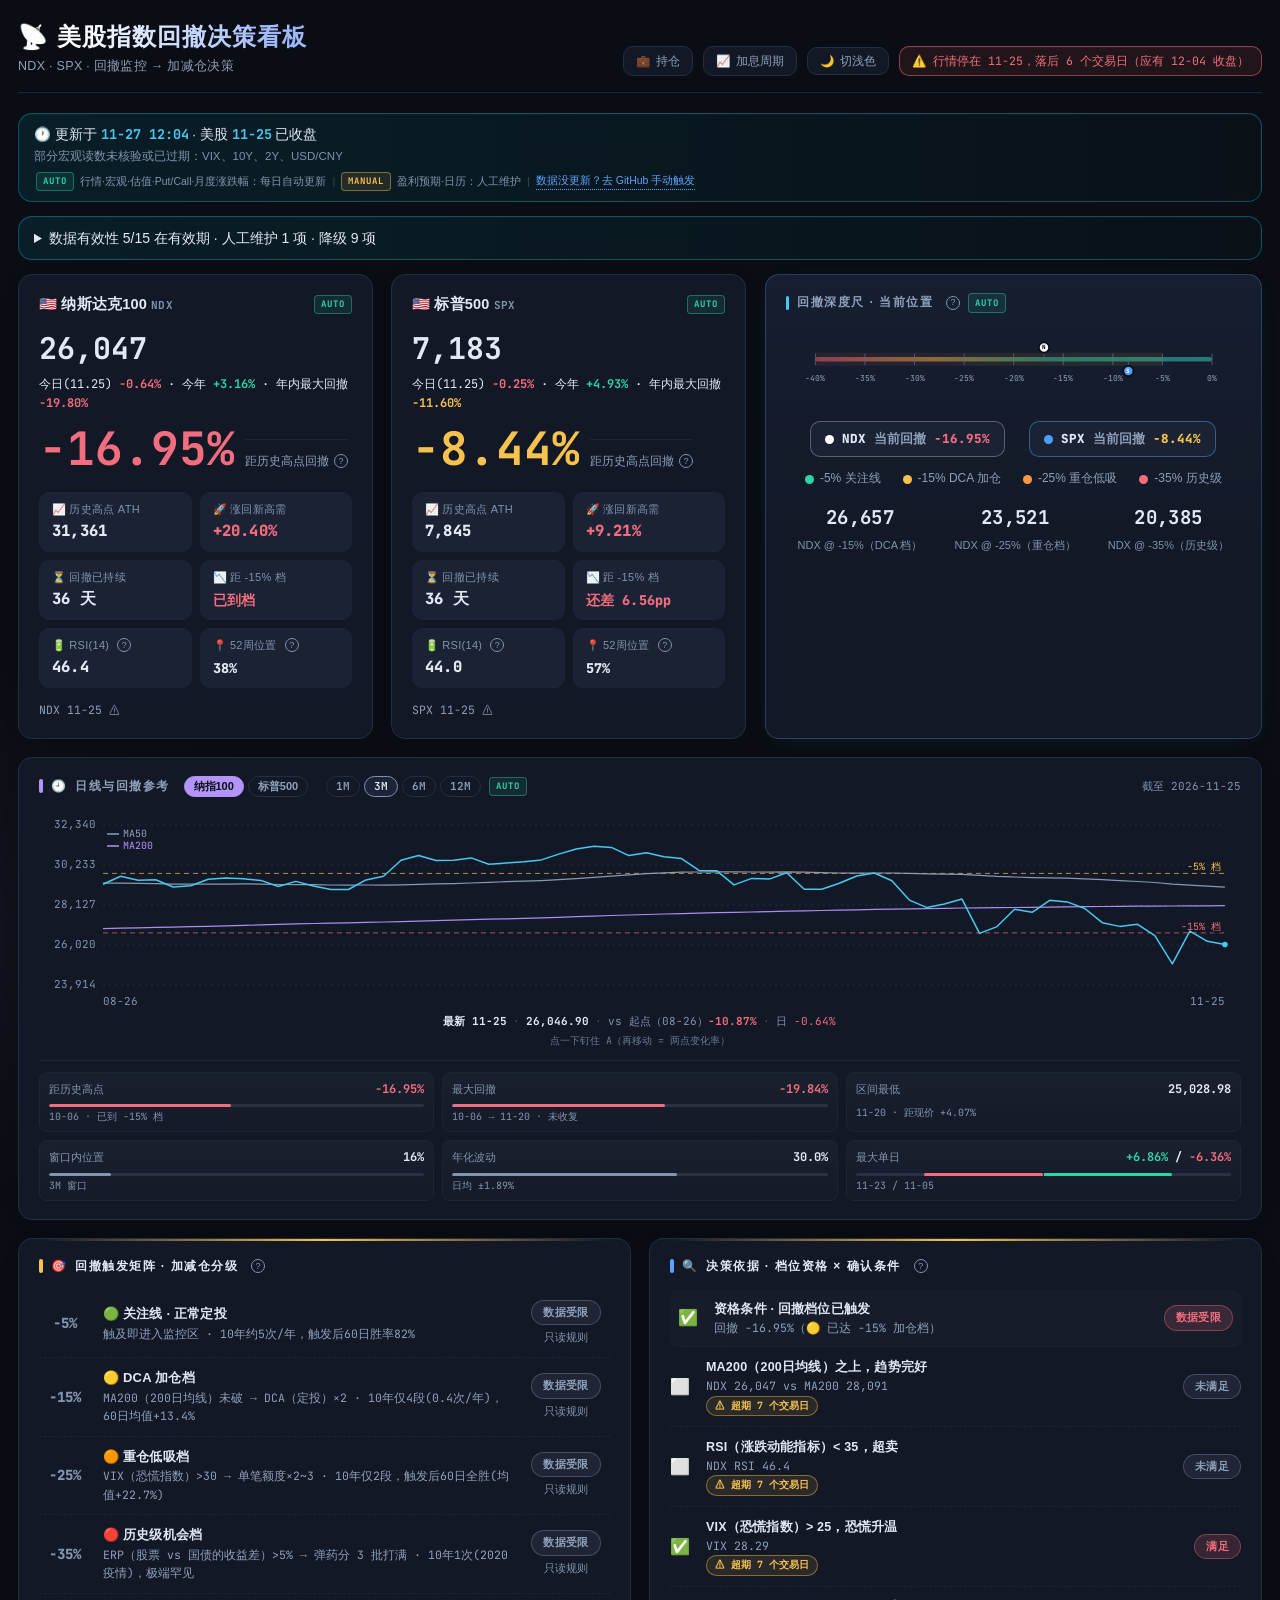
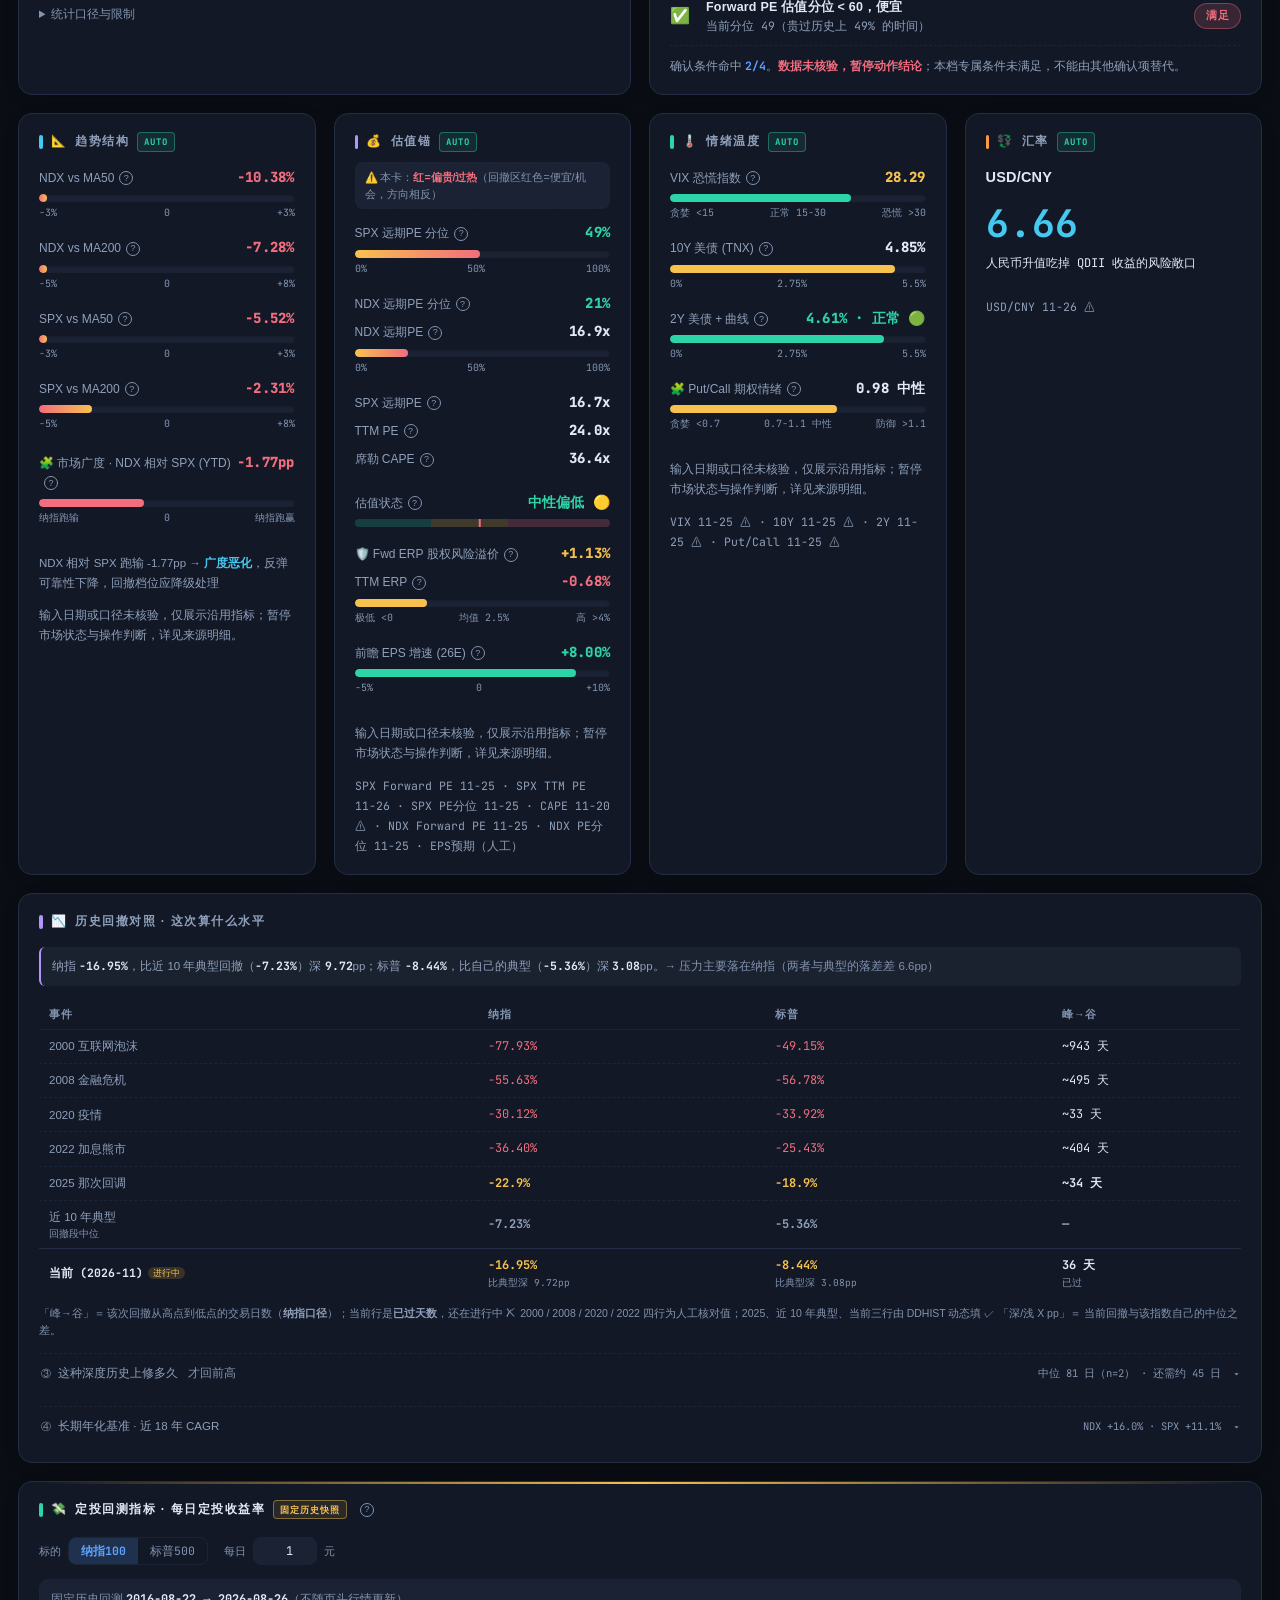
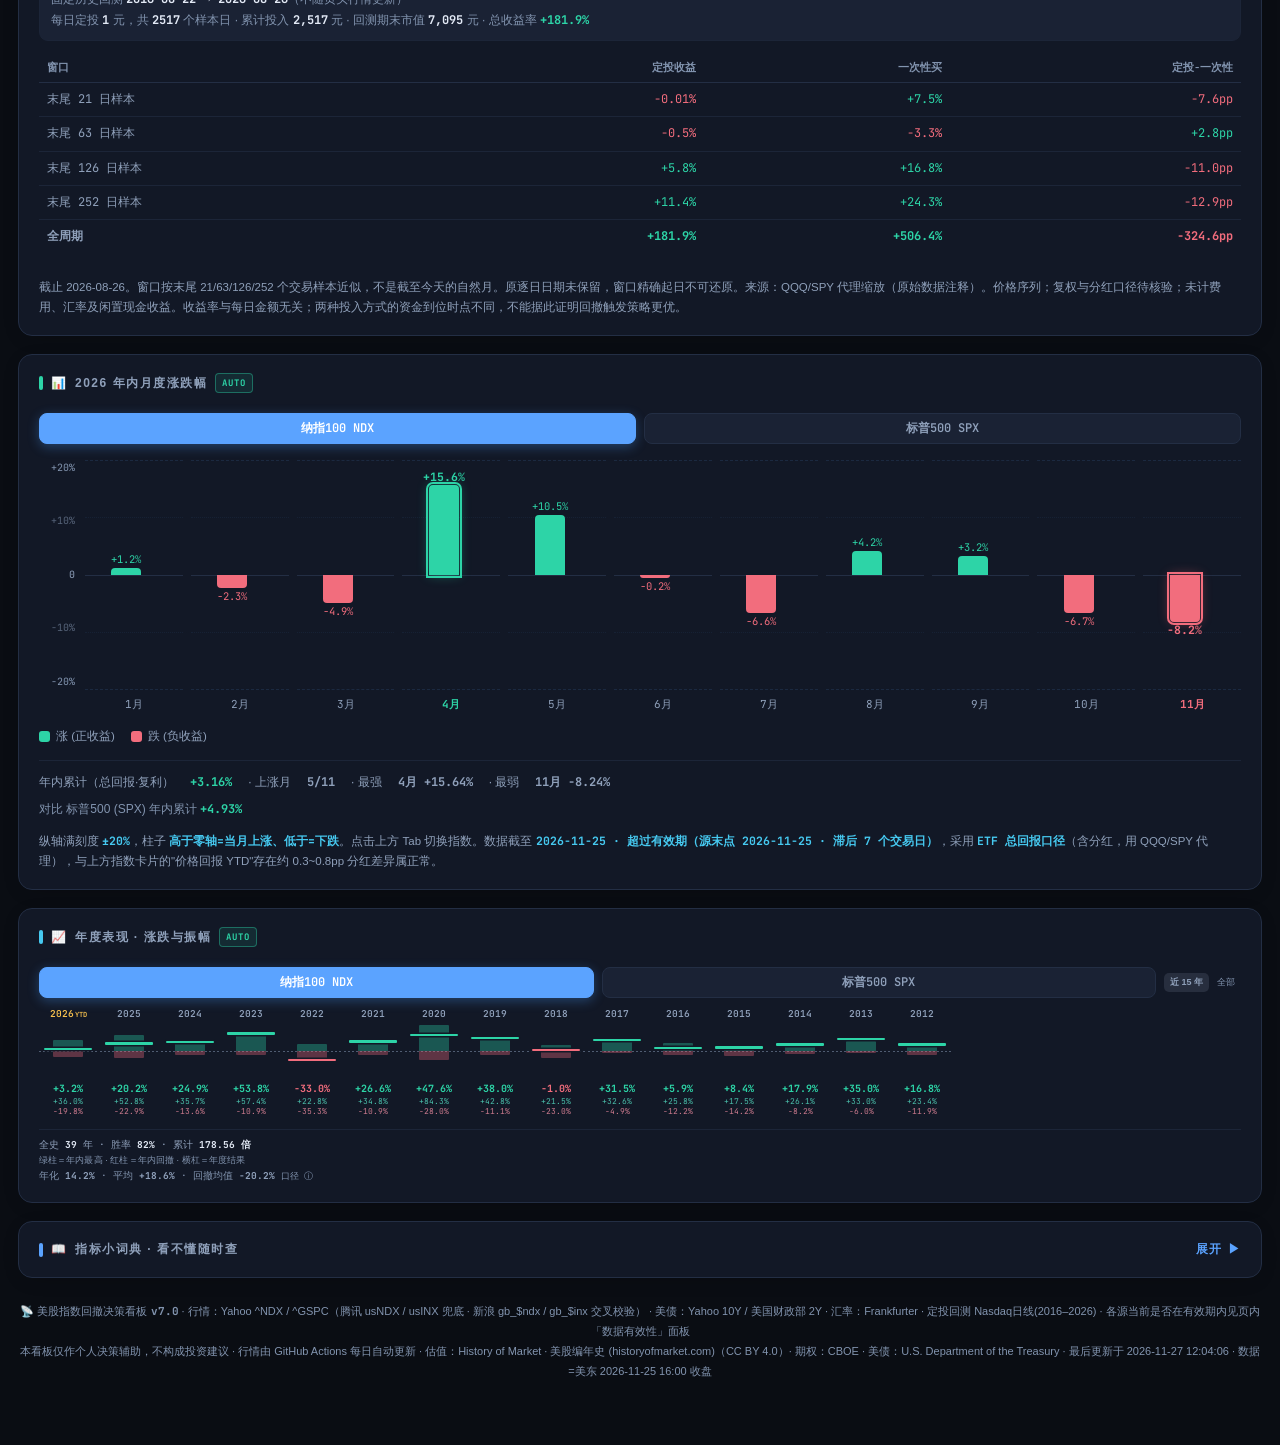
==== commit c8b3dfc6: "feat(index): 年度卡改成横向年份条 —— 2026 在最左，左右滑动看历史 用户：「换为年从左到右呢可以左右滑动？最新2026~到最久？」  **原来**：纵向 15/40 行（每年一行：" ====
--- a/index.html
+++ b/index.html
@@ -7,7 +7,7 @@
 <meta name="description" content="美股指数回撤水位决策看板：NDX / SPX 回撤深度、四档加仓触发线、止盈矩阵与定投回测，个人投资决策辅助。">
 <link rel="stylesheet" href="font.css">
 <!-- 跨页共享令牌（色板 / 字体栈，2026-10-12 从本页 :root 抽出一份 ✓）—— 必须先于本页样式 -->
-<link rel="stylesheet" href="tokens.css?v=20261127c">
+<link rel="stylesheet" href="tokens.css?v=20261127d">
 <link rel="icon" href="data:image/svg+xml,%3Csvg xmlns='http://www.w3.org/2000/svg' viewBox='0 0 64 64'%3E%3Crect width='64' height='64' rx='14' fill='%230a0d13'/%3E%3Cpath d='M10 46 L24 30 L34 38 L54 16' stroke='%232dd4a7' stroke-width='6' fill='none' stroke-linecap='round' stroke-linejoin='round'/%3E%3Cpath d='M40 16 h14 v14' stroke='%232dd4a7' stroke-width='6' fill='none' stroke-linecap='round' stroke-linejoin='round'/%3E%3C/svg%3E">
 <style>
 
@@ -819,77 +819,57 @@
   .yc-sp.active { background: rgba(147,163,187,.16); color: var(--tx2); font-weight: 700; }
   /* ⚠ 限高（2026-11-26）：15 年时 15×34 ≈ 510px（不滚）；「全部」是 40 行 ≈ 1360px，
      会让整张卡变两屏 ✗ → 内部滚动（15 年不触发，全部才触发） */
-  /* ⚠ 默认**不能**是滚动容器（2026-11-27 修，用户：「手机上上下划不动」）——
-     `overflow-y: auto` 一旦写在元素上，移动端就把它当成「滚动代理」：
-     即使内容没超高（实测 15 行 = 323px，`scrollHeight === clientHeight`、根本不能滚），
-     手指在这个区域上下划时事件也会被它吃掉 → **整页滚不动** ✗
-     这是 iOS Safari / Android Chrome 的既定行为 ✓
-     → 只在「全部」40 行（确实需要内部滚动）时通过 .is-scroll 开启 ✓ */
-  .yc-table { margin: 2px 0 0; }
-  .yc-table.is-scroll { max-height: 560px; overflow-y: auto;
-    overscroll-behavior: contain; -webkit-overflow-scrolling: touch; }
-  /* ⚠ 从四列（年份 + 三列数字）改成三列（年份 + 图形 + 年度）——
-     图形的横轴已经承载了「年内最高 / 年内回撤」两个数（就是红绿段的两端），
-     再并排两列数字等于把同一件事说了两遍 ✗ 精确值在条形的 hover 里 */
-  /* ⚠ 5 列（2026-11-26 第三版：用户「还是想看到数字」）——
-     年份 + 图形 + 年度 + 年内最高 + 年内回撤。
-     375px 实测：34 + 185 + 3×33 + 4×4 ≈ 343px，刚好占满卡片内宽 ✓
-     数字列只给 3.2em（6 字符 @9px ≈ 33px），再宽条就没地方了 */
-  /* ⚠ 4 列数字的宽度要按**实际字形**算（2026-11-26 第四版）——
-     `+16.8%` 是 6 个等宽字符，9.5px 下约 34px；原来给 3.2em（30.4px）装不下，
-     三个数会连着排版成 `+16.8%+23.4%-11.9%`，完全黏在一起 ✗
-     → 数字列 3.6em（34.2px）、列距 6px；实测 375px 下条还剩约 186px ✓ */
-  .yc-row { display: grid; grid-template-columns: 3.2em 1fr 3.6em 3.6em 3.6em;
-    gap: 6px; align-items: center; padding: 2px 0;
-    font-family: var(--mono); font-feature-settings: "tnum"; font-size: 9.5px; }
-  .yc-hd { gap: 6px; }
-  /* ⚠ 必须 display:block —— 这是 <span>，默认 inline 的 height/position 都不生效，
-     子元素的绝对定位全塌成 0 高度（实测：条和点都渲染了但看不见）✗ */
-  .yc-plot { display: block; position: relative; height: 13px; min-width: 40px; }
-  .yc-plot-hd { color: var(--tx3); font-family: var(--sans); font-size: 9px;
-    text-align: center; font-weight: 600; letter-spacing: .01em; }
-  /* 0% 基准竖线：所有年份共用，红绿段都从它出发 ✓ */
-  .yc-zero { position: absolute; top: -1px; bottom: -1px; width: 1px;
-    background: var(--tx3); opacity: .30; }
-  /* 波动范围：从 dd 到 0（红）或 0 到 runup（绿）；一格覆盖一年 ✓ */
-  .yc-rng { position: absolute; top: 3px; height: 7px; border-radius: 2px; }
-  /* ⚠ 用 --green / --red，不是 --up / --down —— 后者是 positions.css 的变量，
-     tokens.css（index.html 用的这套）里没有 → var() 未定义会让整条声明失效，
-     背景直接变透明（实测：条和点都渲染了但完全看不见）✗ */
-  .yc-rng.up { background: color-mix(in srgb, var(--green) 52%, transparent); }
-  .yc-rng.dn { background: color-mix(in srgb, var(--red) 52%, transparent); }
-  /* 年度结果点：实心 + 卡片底色描边，保证在任何段上都清晰 ✓ */
-  .yc-dot { position: absolute; top: 50%; width: 6px; height: 6px; border-radius: 50%;
-    transform: translate(-50%, -50%); box-shadow: 0 0 0 1.5px var(--card); z-index: 2; }
-  /* dot 的颜色由**自己的 class** 决定（不再靠 ~ 兄弟选择器）——
-     现在一行里红段/绿段可能并存，兄弟选择器会匹配到第一个段、上错色 ✗ */
-  .yc-dot { background: var(--tx); }
-  .yc-dot.up { background: var(--green); }
-  .yc-dot.dn { background: var(--red); }
-  .yc-row + .yc-row { border-top: 1px solid color-mix(in srgb, var(--line-soft) 42%, transparent); }
-  .yc-hd { color: var(--tx3); font-family: var(--sans); font-size: 9px;
-    padding-bottom: 4px; border-bottom: 1px solid var(--line-soft); }
-  .yc-hd .yc-plot-hd { color: var(--tx3); }
-  .yc-hd .yc-v { font-weight: 600; letter-spacing: .02em; }
-  .yc-y { color: var(--tx2); font-weight: 600; }
-  .yc-y > i { font-style: normal; font-size: 8px; color: var(--yellow);
-    margin-left: 3px; letter-spacing: .02em; }
-  .yc-v { text-align: right; color: var(--tx2); white-space: nowrap;
-    font-variant-numeric: tabular-nums; }
-  .yc-v.up > b { color: var(--green); font-weight: 700; }
-  .yc-v.dn > b { color: var(--red); font-weight: 700; }
-  .yc-v.up2 { color: color-mix(in srgb, var(--green) 62%, var(--tx3)); }
-  .yc-v.dn { color: color-mix(in srgb, var(--red) 78%, var(--tx3)); }
-  /* 「年内最高」用更淡的绿、「年内回撤」用更淡的红 —— 与条两端的深浅呼应：
-     极值是**过程**、年度是**结果**，结果要更亮 ✓ */
-  .yc-v.dn2 { color: color-mix(in srgb, var(--red) 62%, var(--tx3)); }
-  .yc-row.is-ytd .yc-y { color: var(--yellow); }
-  .yc-row.is-ytd .yc-v { opacity: .82; }
+  /* ⚠ 2026-11-27 改成**横向年份条**（用户：「换为年从左到右呢可以左右滑动？最新2026~到最久？」）
+     · 纵向时 40 行 ≈ 1,360px、要滑 3 屏；横向 40 列 × 58px ≈ 2,320px，但高度只有约 110px ✓
+       一屏能同时看到 5~6 年，比纵向「一屏 8 行但每行只有一根细条」信息密度更高 ✓
+     · 顺序**反过来了**：2026 在最左、1987 在最右（用户要「最新 → 最久」）✓
+     · ⚠ 横向滚动容器**不会**吃掉纵向滑动（浏览器能按方向区分手势）——
+       和之前那个 `overflow-y: auto` 卡住整页纵向滚动的问题不同 ✓
+       但仍加 `overscroll-behavior-x: contain`，避免滑到两端时把滚动带给父级 ✓ */
+  /* ⚠ `overflow-y: hidden` 必须显式写（2026-11-27）——
+     只设 `overflow-x: auto` 时，CSS 会把另一个方向**强制成 auto**（规范如此），
+     于是这个容器又变成纵向滚动代理 → 手指在这里上下划会被吃掉、
+     整页划不动 ✗（和 .yc-table 那个坑一模一样，只是这次是横轴引发的）
+     显式 hidden 后：**纵向手势冒泡给页面**、横向手势留给本容器 ✓ */
+  .yc-strip { display: flex; gap: 3px; overflow-x: auto; overflow-y: hidden;
+    padding: 2px 0 4px; overscroll-behavior-x: contain;
+    -webkit-overflow-scrolling: touch; scrollbar-width: thin; }
+  .yc-strip::-webkit-scrollbar { height: 3px; }
+  .yc-strip::-webkit-scrollbar-thumb { background: rgba(147,163,187,.3); border-radius: 2px; }
+  .yc-col { flex: 0 0 58px; display: flex; flex-direction: column; align-items: center;
+    font-family: var(--mono); font-feature-settings: "tnum"; }
+  .yc-cy { font-size: 9.5px; color: var(--tx2); font-weight: 600; line-height: 1.3; }
+  .yc-cy > i { font-style: normal; font-size: 7px; color: var(--yellow); margin-left: 1px; }
+  /* 竖向柱：零线居中 —— 向上＝年内最高（绿）、向下＝年内回撤（红）、横杠＝年度结果 */
+  .yc-cplot { position: relative; display: block; width: 100%; height: 62px; }
+  .yc-czero { position: absolute; left: 0; right: 0; top: 50%; height: 1px;
+    background: repeating-linear-gradient(to right, var(--tx3) 0 2px, transparent 2px 4px);
+    opacity: .55; }
+  /* ⚠ 用 --green / --red，不是 --up / --down（后者是 positions.css 的变量，
+     index.html 这套 tokens.css 里没有 → var() 未定义会让整条声明失效、背景透明 ✗）*/
+  .yc-cup, .yc-cdn { position: absolute; left: 24%; right: 24%; }
+  .yc-cup { bottom: 50%; border-radius: 1px 1px 0 0;
+    background: color-mix(in srgb, var(--green) 34%, transparent); }
+  .yc-cdn { top: 50%; border-radius: 0 0 1px 1px;
+    background: color-mix(in srgb, var(--red) 34%, transparent); }
+  /* 年度结果用**横杠**而不是圆点 —— 列只有 58px 宽，圆点在窄列里对不准零线 ✓ */
+  .yc-cdot { position: absolute; left: 8%; right: 8%; height: 2.5px; border-radius: 1px;
+    background: var(--green); box-shadow: 0 0 0 1.5px var(--card); z-index: 2; }
+  .yc-cdot.dn { background: var(--red); }
+  .yc-cyr { font-size: 10px; font-weight: 700; line-height: 1.35; white-space: nowrap; }
+  .yc-cyr.up { color: var(--green); }
+  .yc-cyr.dn { color: var(--red); }
+  .yc-cmin { font-style: normal; font-size: 8px; line-height: 1.35; white-space: nowrap;
+    color: color-mix(in srgb, var(--green) 66%, var(--tx3)); }
+  .yc-cmin.dn { color: color-mix(in srgb, var(--red) 66%, var(--tx3)); }
+  .yc-col.is-ytd .yc-cy { color: var(--yellow); }
   .yc-foot { margin-top: 8px; padding-top: 7px; border-top: 1px solid var(--line-soft);
     font-size: 9.5px; color: var(--tx2); line-height: 1.6;
     font-family: var(--mono); font-feature-settings: "tnum"; }
   .yc-foot b { color: var(--tx); font-weight: 700; }
   .yc-foot .yc-f1, .yc-foot .yc-f2 { line-height: 1.7; }
+  .yc-foot .yc-f3 { color: var(--tx3); font-family: var(--sans); font-size: 9px;
+    line-height: 1.6; letter-spacing: .01em; }
   .yc-foot .yc-f2 { color: var(--tx3); }
   .yc-foot .yc-f2 b { color: var(--tx2); }
   .yc-foot .yc-fx { color: var(--tx3); font-size: 9px; margin-left: 6px; cursor: help; }
@@ -1296,16 +1276,8 @@
       <button type="button" class="yc-sp" data-span="all">全部</button>
     </div>
   </div>
-  <div class="yc-table">
-    <div class="yc-row yc-hd">
-      <span class="yc-y">年份</span>
-      <span class="yc-plot-hd">回撤 ←┃→ 最高</span>
-      <span class="yc-v">年度</span>
-      <span class="yc-v">最高</span>
-      <span class="yc-v">回撤</span>
-    </div>
-    <div id="yc-body"></div>
-  </div>
+  <!-- ⚠ 2026-11-27 横向年份条：没有表头（列里自带年份），图例在下方「口径 ⓘ」里 -->
+  <div class="yc-strip" id="yc-body"></div>
   <div class="yc-foot" id="yc-foot"></div>
 </div>
 
@@ -1327,8 +1299,8 @@
   本看板仅作个人决策辅助，不构成投资建议 · 行情由 GitHub Actions 每日自动更新 · 估值：<a href="https://historyofmarket.com" target="_blank" rel="noopener" style="color:inherit">History of Market · 美股编年史 (historyofmarket.com)</a>（CC BY 4.0）· 期权：<a href="https://www.cboe.com/markets/us/options/market-statistics/daily?mkt=cone" target="_blank" rel="noopener" style="color:inherit">CBOE</a> · 美债：<a href="https://home.treasury.gov/resource-center/data-chart-center/interest-rates/TextView?type=daily_treasury_yield_curve" target="_blank" rel="noopener" style="color:inherit">U.S. Department of the Treasury</a> · 最后更新于 <span id="footer-updated">--</span>
 </div>
 
-<script src="data.js?v=20261127c"></script>
-<script src="yearly.js?v=20261127c"></script>
+<script src="data.js?v=20261127d"></script>
+<script src="yearly.js?v=20261127d"></script>
 <script>
 "use strict";
 /* ================= 数据层 ================= */
@@ -2898,42 +2870,41 @@
     const all = rowsOf(idx);
     const shown = span === "all" ? all : all.slice(-15);
     const ytdYear = T ? T.y : null;
-    body.innerHTML = shown.map((x) => {
+    /* ⚠ 2026-11-27 横向布局（用户：「换为年从左到右呢可以左右滑动？最新2026~到最久？」）
+       · `shown.slice().reverse()` → 2026 在最左、最久的最右 ✓
+       · 量程 R 按**全史**取（不是当前显示的 15 年）——
+         否则切「15 年 / 全部」时同一年的柱长会变，像两套数据 ✗
+       · 柱高 = 该年极值 / R × 50%（零线在正中）；年度结果用横杠标在它的高度上
+         于是「先跌多少、再涨多少、最后收在哪」在一根柱里全看得出来 ✓ */
+    const R = Math.max(1, ...all.map((x) => Math.max(x.runup, -x.dd)));
+    body.innerHTML = shown.slice().reverse().map((x) => {
       const isYtd = ytdYear && x.y === ytdYear;
-      /* ⚠ 红绿必须**按 0% 分段**，不能按「年度正负」整条上色（2026-11-26）——
-         2020 从 −28% 涨到 +84%、收在 +47.6%，按年度正负会画成「整条绿」，
-         但左边那 28% 明明是**跌**进去的 ✗
-         → 两段：`dd → 0` 红、`0 → runup` 绿，0% 处断开 ✓ */
-      const z = xOf(0);
-      const wDn = Math.max(0, z - xOf(x.dd));
-      const wUp = Math.max(0, xOf(x.runup) - z);
-      const pos = Math.max(1.5, Math.min(98.5, xOf(x.yr)));
-      return '<div class="yc-row' + (isYtd ? " is-ytd" : "") + '">'
-        + '<span class="yc-y">' + x.y + (isYtd ? "<i>YTD</i>" : "") + "</span>"
-        + '<span class="yc-plot" title="' + x.y + "　年内最大回撤 " + pct(x.dd)
-          + "　年度 " + pct(x.yr) + "　年内最大涨幅 " + pct(x.runup) + '">'
-          + '<i class="yc-zero" style="left:' + z.toFixed(2) + '%"></i>'
-          + (wDn > 0.2 ? '<i class="yc-rng dn" style="left:' + (z - wDn).toFixed(2)
-            + "%;width:" + wDn.toFixed(2) + '%"></i>' : "")
-          + (wUp > 0.2 ? '<i class="yc-rng up" style="left:' + z.toFixed(2)
-            + "%;width:" + wUp.toFixed(2) + '%"></i>' : "")
-          + '<b class="yc-dot ' + (x.yr >= 0 ? "up" : "dn") + '" style="left:' + pos.toFixed(2) + '%"></b>'
+      const hUp = Math.max(0, x.runup) / R * 50;
+      const hDn = Math.max(0, -x.dd) / R * 50;
+      const yDot = Math.max(0, Math.min(100, 50 + (x.yr / R) * 50));
+      return '<div class="yc-col' + (isYtd ? " is-ytd" : "") + '">'
+        + '<span class="yc-cy">' + x.y + (isYtd ? "<i>YTD</i>" : "") + "</span>"
+        + '<span class="yc-cplot" title="' + x.y + "　年度 " + pct(x.yr)
+          + "　年内最高 " + pct(x.runup) + "　年内回撤 " + pct(x.dd) + '">'
+          + '<i class="yc-czero"></i>'
+          + (hUp > 0.4 ? '<i class="yc-cup" style="height:' + hUp.toFixed(1) + '%"></i>' : "")
+          + (hDn > 0.4 ? '<i class="yc-cdn" style="height:' + hDn.toFixed(1) + '%"></i>' : "")
+          + '<b class="yc-cdot' + (x.yr >= 0 ? "" : " dn") + '" style="bottom:' + yDot.toFixed(1) + '%"></b>'
         + "</span>"
-        + '<span class="yc-v ' + (x.yr >= 0 ? "up" : "dn") + '"><b>' + pct(x.yr) + "</b></span>"
-        + '<span class="yc-v up2">' + pct(x.runup) + "</span>"
-        + '<span class="yc-v dn2">' + pct(x.dd) + "</span>"
+        + '<b class="yc-cyr ' + (x.yr >= 0 ? "up" : "dn") + '">' + pct(x.yr) + "</b>"
+        + '<i class="yc-cmin">' + pct(x.runup) + "</i>"
+        + '<i class="yc-cmin dn">' + pct(x.dd) + "</i>"
         + "</div>";
     }).join("");
 
-    /* 「全部」（40 行）才开内部滚动，15 行时把滚动权交还页面（见 .yc-table 注释）*/
-    const tb = document.querySelector(".yc-table");
-    if (tb) tb.classList.toggle("is-scroll", shown.length > 15);
+    /* ⚠ 2026-11-27：横向条不需要纵向滚动开关，旧的 .yc-table toggle 已删 ✓ */
 
     const st = (H.stats || {})[idx];
     if (!st) { foot.innerHTML = ""; return; }
     const worst = (H[idx] || []).reduce((a2, x) => (x.dd < a2.dd ? x : a2), { dd: 0, y: "-" });
     foot.innerHTML = '<div class="yc-f1">全史 <b>' + st.n + "</b> 年 · 胜率 <b>" + st.winRate
       + "%</b> · 累计 <b>" + st.cum + " 倍</b></div>"
+      + '<div class="yc-f3">绿柱＝年内最高 · 红柱＝年内回撤 · 横杠＝年度结果</div>'
       + '<div class="yc-f2">年化 <b>' + st.cagr + "%</b> · 平均 <b>" + pct(st.avg)
       + "</b> · 回撤均值 <b>" + pct(st.avgDD) + "</b>"
       + '<span class="yc-fx" style="margin-left:6px" title="红段＝年内最大回撤（0 左侧）；'
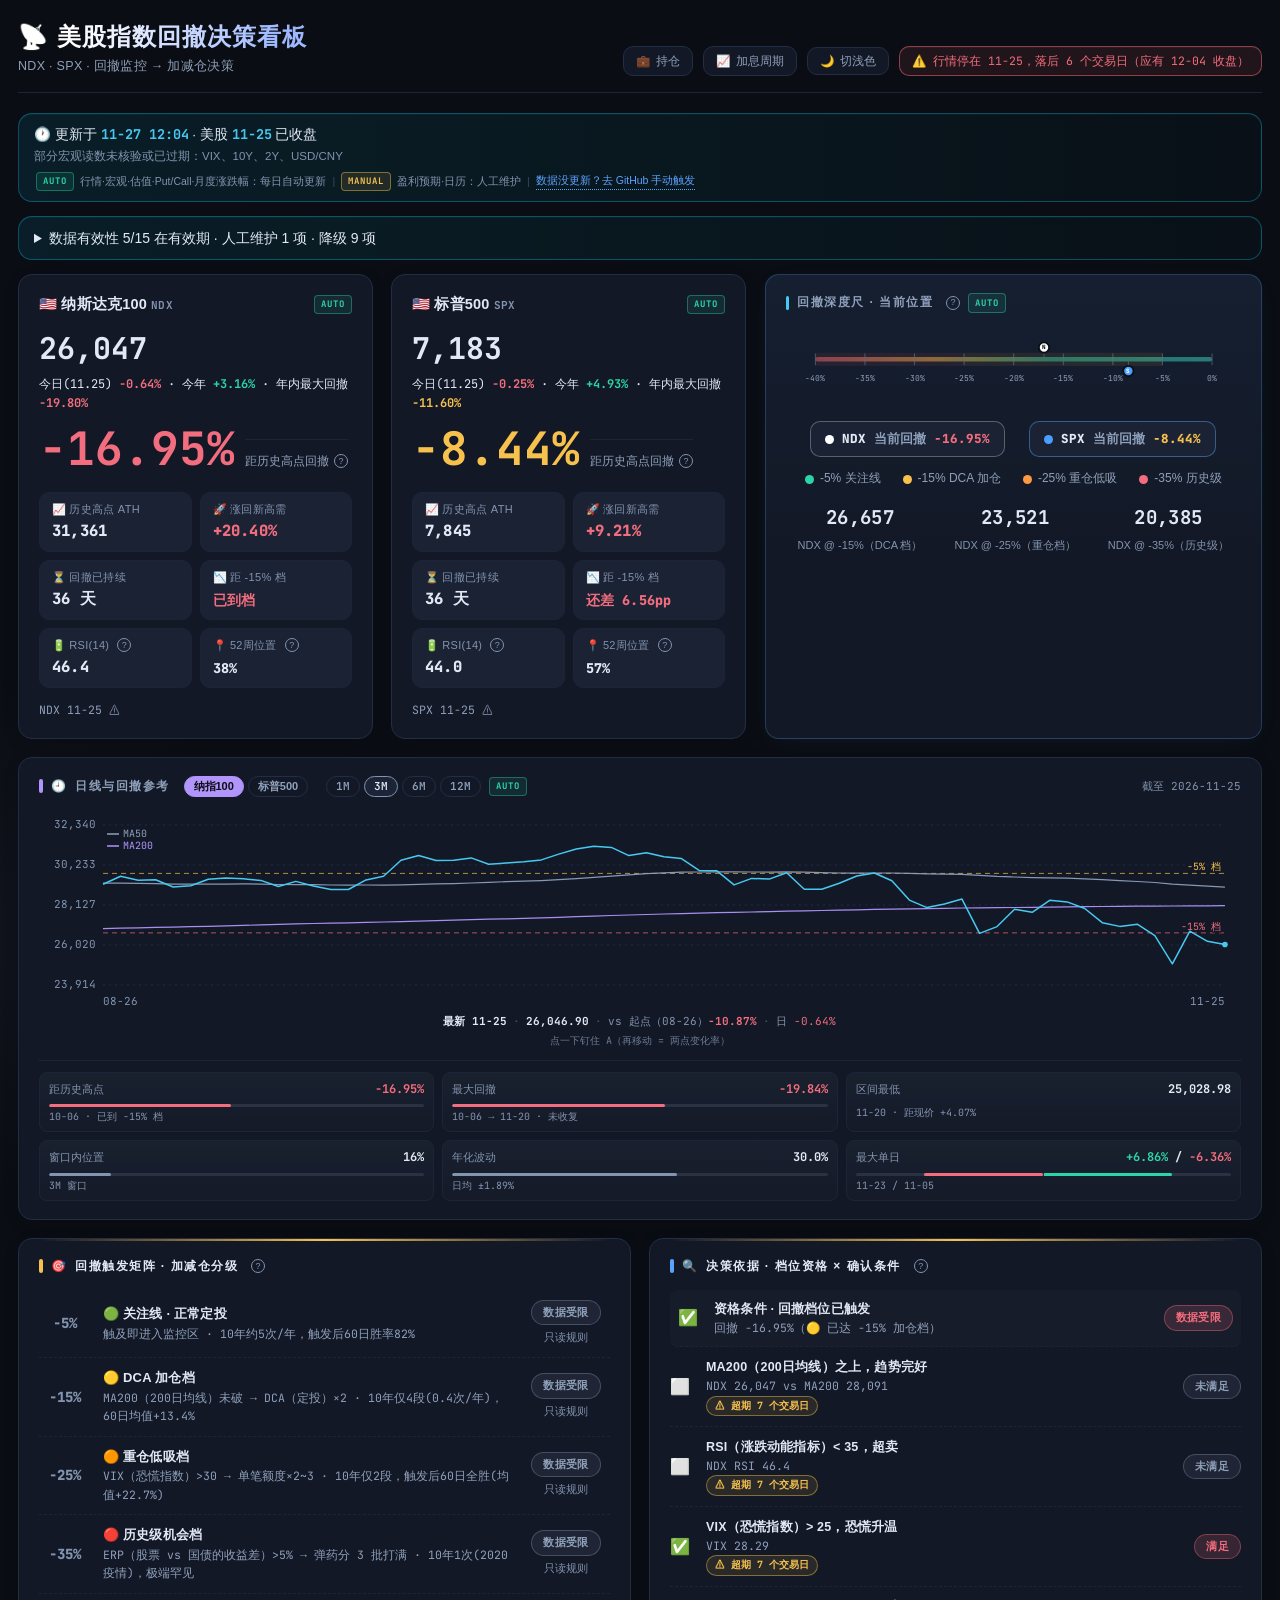
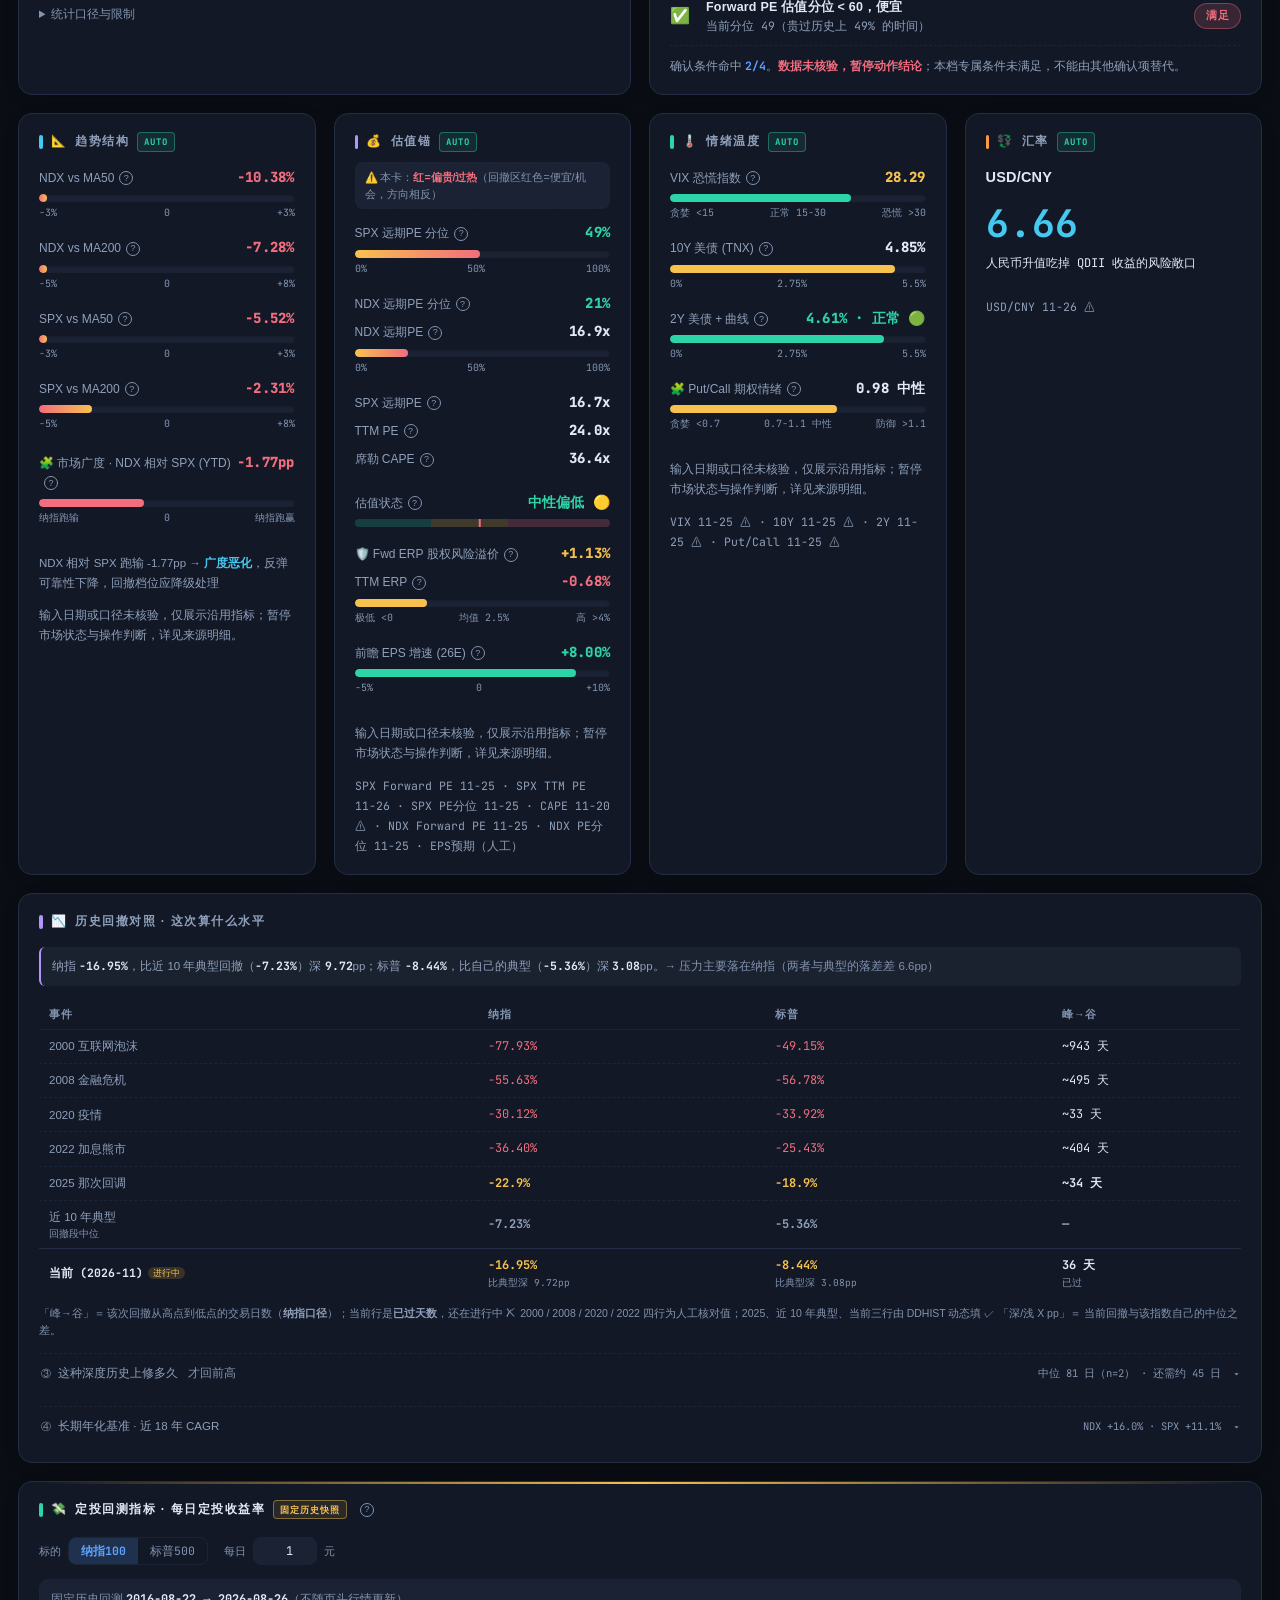
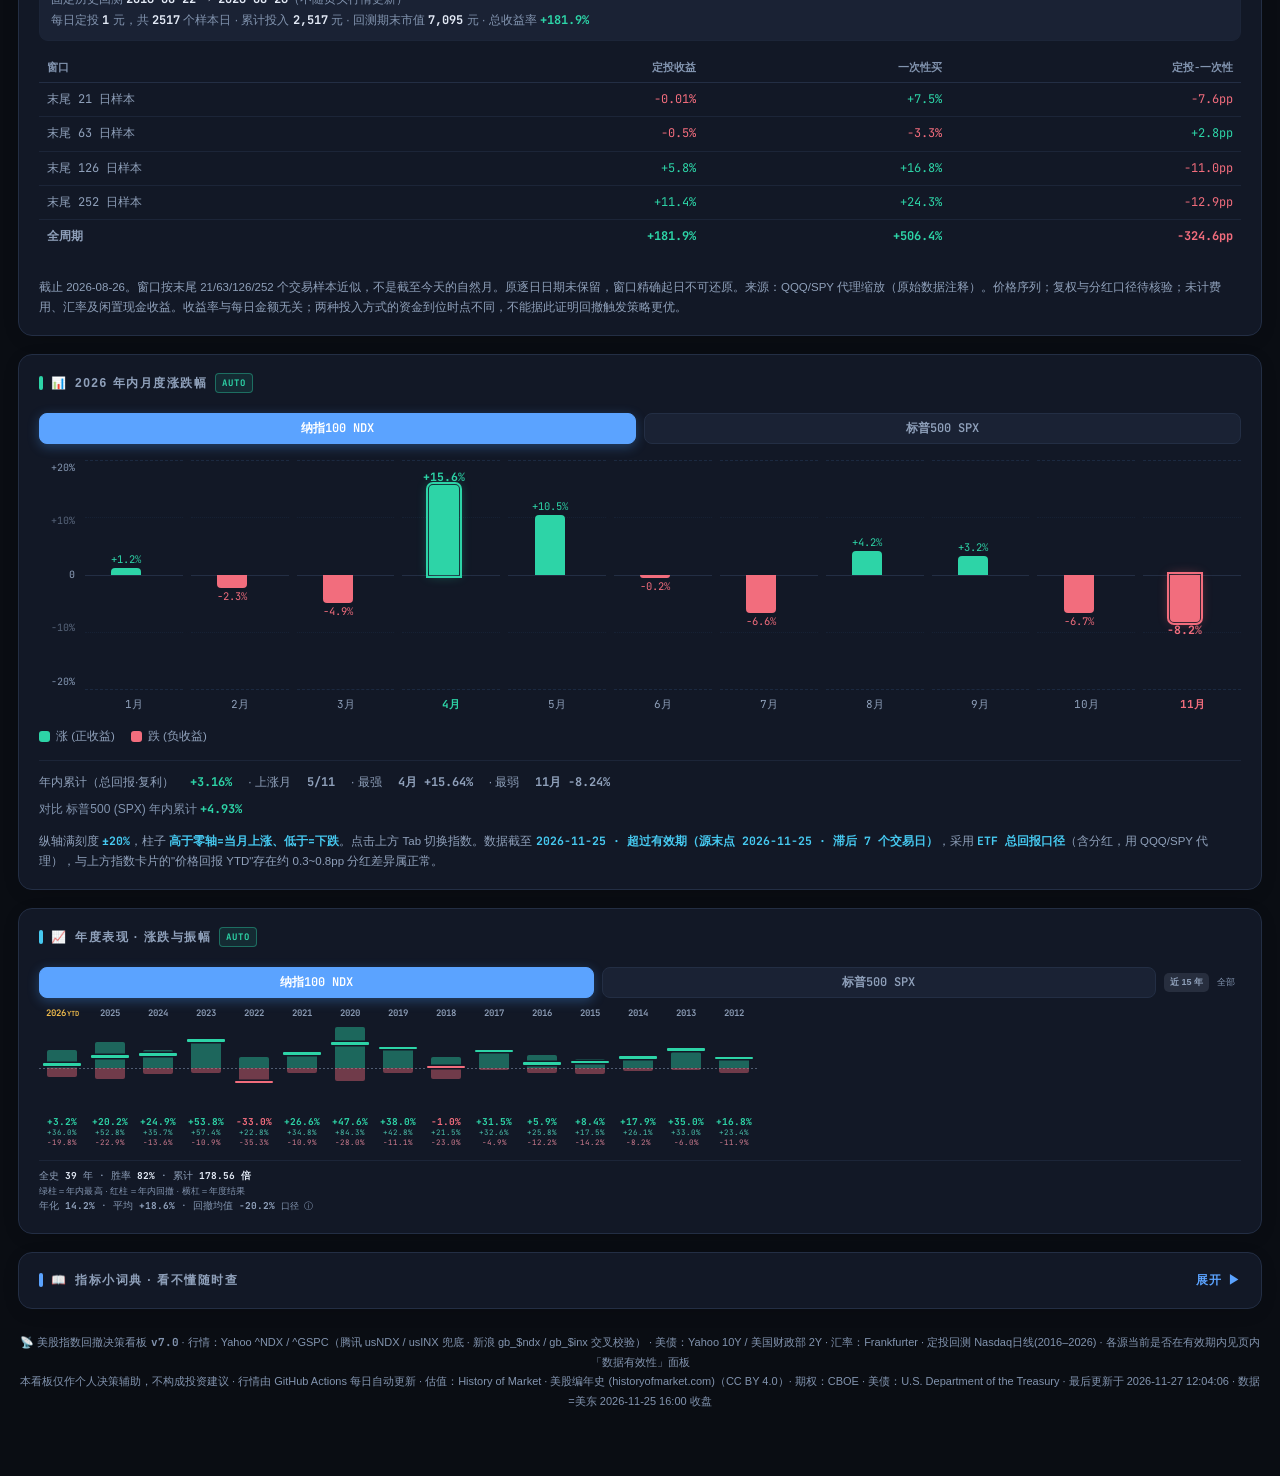
==== commit 6ec38d2e: "style(index): 年度条加高 Y 轴（62→96px）＋收窄列（58→46px）—— 对齐月度涨跌幅卡的观感 用户：「Y轴可以高一些，每年可以紧凑，类似 2026 年内月度涨跌幅 你觉得呢？" ====
--- a/index.html
+++ b/index.html
@@ -7,7 +7,7 @@
 <meta name="description" content="美股指数回撤水位决策看板：NDX / SPX 回撤深度、四档加仓触发线、止盈矩阵与定投回测，个人投资决策辅助。">
 <link rel="stylesheet" href="font.css">
 <!-- 跨页共享令牌（色板 / 字体栈，2026-10-12 从本页 :root 抽出一份 ✓）—— 必须先于本页样式 -->
-<link rel="stylesheet" href="tokens.css?v=20261127d">
+<link rel="stylesheet" href="tokens.css?v=20261127e">
 <link rel="icon" href="data:image/svg+xml,%3Csvg xmlns='http://www.w3.org/2000/svg' viewBox='0 0 64 64'%3E%3Crect width='64' height='64' rx='14' fill='%230a0d13'/%3E%3Cpath d='M10 46 L24 30 L34 38 L54 16' stroke='%232dd4a7' stroke-width='6' fill='none' stroke-linecap='round' stroke-linejoin='round'/%3E%3Cpath d='M40 16 h14 v14' stroke='%232dd4a7' stroke-width='6' fill='none' stroke-linecap='round' stroke-linejoin='round'/%3E%3C/svg%3E">
 <style>
 
@@ -831,35 +831,42 @@
      于是这个容器又变成纵向滚动代理 → 手指在这里上下划会被吃掉、
      整页划不动 ✗（和 .yc-table 那个坑一模一样，只是这次是横轴引发的）
      显式 hidden 后：**纵向手势冒泡给页面**、横向手势留给本容器 ✓ */
-  .yc-strip { display: flex; gap: 3px; overflow-x: auto; overflow-y: hidden;
+  .yc-strip { display: flex; gap: 2px; overflow-x: auto; overflow-y: hidden;
     padding: 2px 0 4px; overscroll-behavior-x: contain;
     -webkit-overflow-scrolling: touch; scrollbar-width: thin; }
   .yc-strip::-webkit-scrollbar { height: 3px; }
   .yc-strip::-webkit-scrollbar-thumb { background: rgba(147,163,187,.3); border-radius: 2px; }
-  .yc-col { flex: 0 0 58px; display: flex; flex-direction: column; align-items: center;
+  /* ⚠ 列宽 58 → 46px、柱高 62 → 96px（2026-11-27 第二版，用户：
+     「Y轴可以高一些，每年可以紧凑，类似 2026 年内月度涨跌幅」）
+     · 月度卡是 `height: 230px` 的高柱图 —— 高度给足，涨跌幅度才看得出量级；
+       年度卡原来只有 62px，±50% 和 ±20% 看起来差不多 ✗
+     · 一屏列数：(343+2)/(46+2) ≈ **7.2 列**（原 5.6）→ 横向滑得少、比较得更顺 ✓
+     · 46px 仍放得下 `+53.8%`（6 字符 @9.5px ≈ 34px）与 `2026 YTD`（≈36px）✓ */
+  .yc-col { flex: 0 0 46px; display: flex; flex-direction: column; align-items: center;
     font-family: var(--mono); font-feature-settings: "tnum"; }
-  .yc-cy { font-size: 9.5px; color: var(--tx2); font-weight: 600; line-height: 1.3; }
+  .yc-cy { font-size: 9px; color: var(--tx2); font-weight: 600; line-height: 1.3;
+    white-space: nowrap; }
   .yc-cy > i { font-style: normal; font-size: 7px; color: var(--yellow); margin-left: 1px; }
   /* 竖向柱：零线居中 —— 向上＝年内最高（绿）、向下＝年内回撤（红）、横杠＝年度结果 */
-  .yc-cplot { position: relative; display: block; width: 100%; height: 62px; }
+  .yc-cplot { position: relative; display: block; width: 100%; height: 96px; }
   .yc-czero { position: absolute; left: 0; right: 0; top: 50%; height: 1px;
     background: repeating-linear-gradient(to right, var(--tx3) 0 2px, transparent 2px 4px);
     opacity: .55; }
   /* ⚠ 用 --green / --red，不是 --up / --down（后者是 positions.css 的变量，
      index.html 这套 tokens.css 里没有 → var() 未定义会让整条声明失效、背景透明 ✗）*/
-  .yc-cup, .yc-cdn { position: absolute; left: 24%; right: 24%; }
-  .yc-cup { bottom: 50%; border-radius: 1px 1px 0 0;
-    background: color-mix(in srgb, var(--green) 34%, transparent); }
-  .yc-cdn { top: 50%; border-radius: 0 0 1px 1px;
-    background: color-mix(in srgb, var(--red) 34%, transparent); }
+  .yc-cup, .yc-cdn { position: absolute; left: 18%; right: 18%; }
+  .yc-cup { bottom: 50%; border-radius: 2px 2px 0 0;
+    background: color-mix(in srgb, var(--green) 42%, transparent); }
+  .yc-cdn { top: 50%; border-radius: 0 0 2px 2px;
+    background: color-mix(in srgb, var(--red) 42%, transparent); }
   /* 年度结果用**横杠**而不是圆点 —— 列只有 58px 宽，圆点在窄列里对不准零线 ✓ */
   .yc-cdot { position: absolute; left: 8%; right: 8%; height: 2.5px; border-radius: 1px;
     background: var(--green); box-shadow: 0 0 0 1.5px var(--card); z-index: 2; }
   .yc-cdot.dn { background: var(--red); }
-  .yc-cyr { font-size: 10px; font-weight: 700; line-height: 1.35; white-space: nowrap; }
+  .yc-cyr { font-size: 9.5px; font-weight: 700; line-height: 1.35; white-space: nowrap; }
   .yc-cyr.up { color: var(--green); }
   .yc-cyr.dn { color: var(--red); }
-  .yc-cmin { font-style: normal; font-size: 8px; line-height: 1.35; white-space: nowrap;
+  .yc-cmin { font-style: normal; font-size: 7.5px; line-height: 1.3; white-space: nowrap;
     color: color-mix(in srgb, var(--green) 66%, var(--tx3)); }
   .yc-cmin.dn { color: color-mix(in srgb, var(--red) 66%, var(--tx3)); }
   .yc-col.is-ytd .yc-cy { color: var(--yellow); }
@@ -1299,8 +1306,8 @@
   本看板仅作个人决策辅助，不构成投资建议 · 行情由 GitHub Actions 每日自动更新 · 估值：<a href="https://historyofmarket.com" target="_blank" rel="noopener" style="color:inherit">History of Market · 美股编年史 (historyofmarket.com)</a>（CC BY 4.0）· 期权：<a href="https://www.cboe.com/markets/us/options/market-statistics/daily?mkt=cone" target="_blank" rel="noopener" style="color:inherit">CBOE</a> · 美债：<a href="https://home.treasury.gov/resource-center/data-chart-center/interest-rates/TextView?type=daily_treasury_yield_curve" target="_blank" rel="noopener" style="color:inherit">U.S. Department of the Treasury</a> · 最后更新于 <span id="footer-updated">--</span>
 </div>
 
-<script src="data.js?v=20261127d"></script>
-<script src="yearly.js?v=20261127d"></script>
+<script src="data.js?v=20261127e"></script>
+<script src="yearly.js?v=20261127e"></script>
 <script>
 "use strict";
 /* ================= 数据层 ================= */
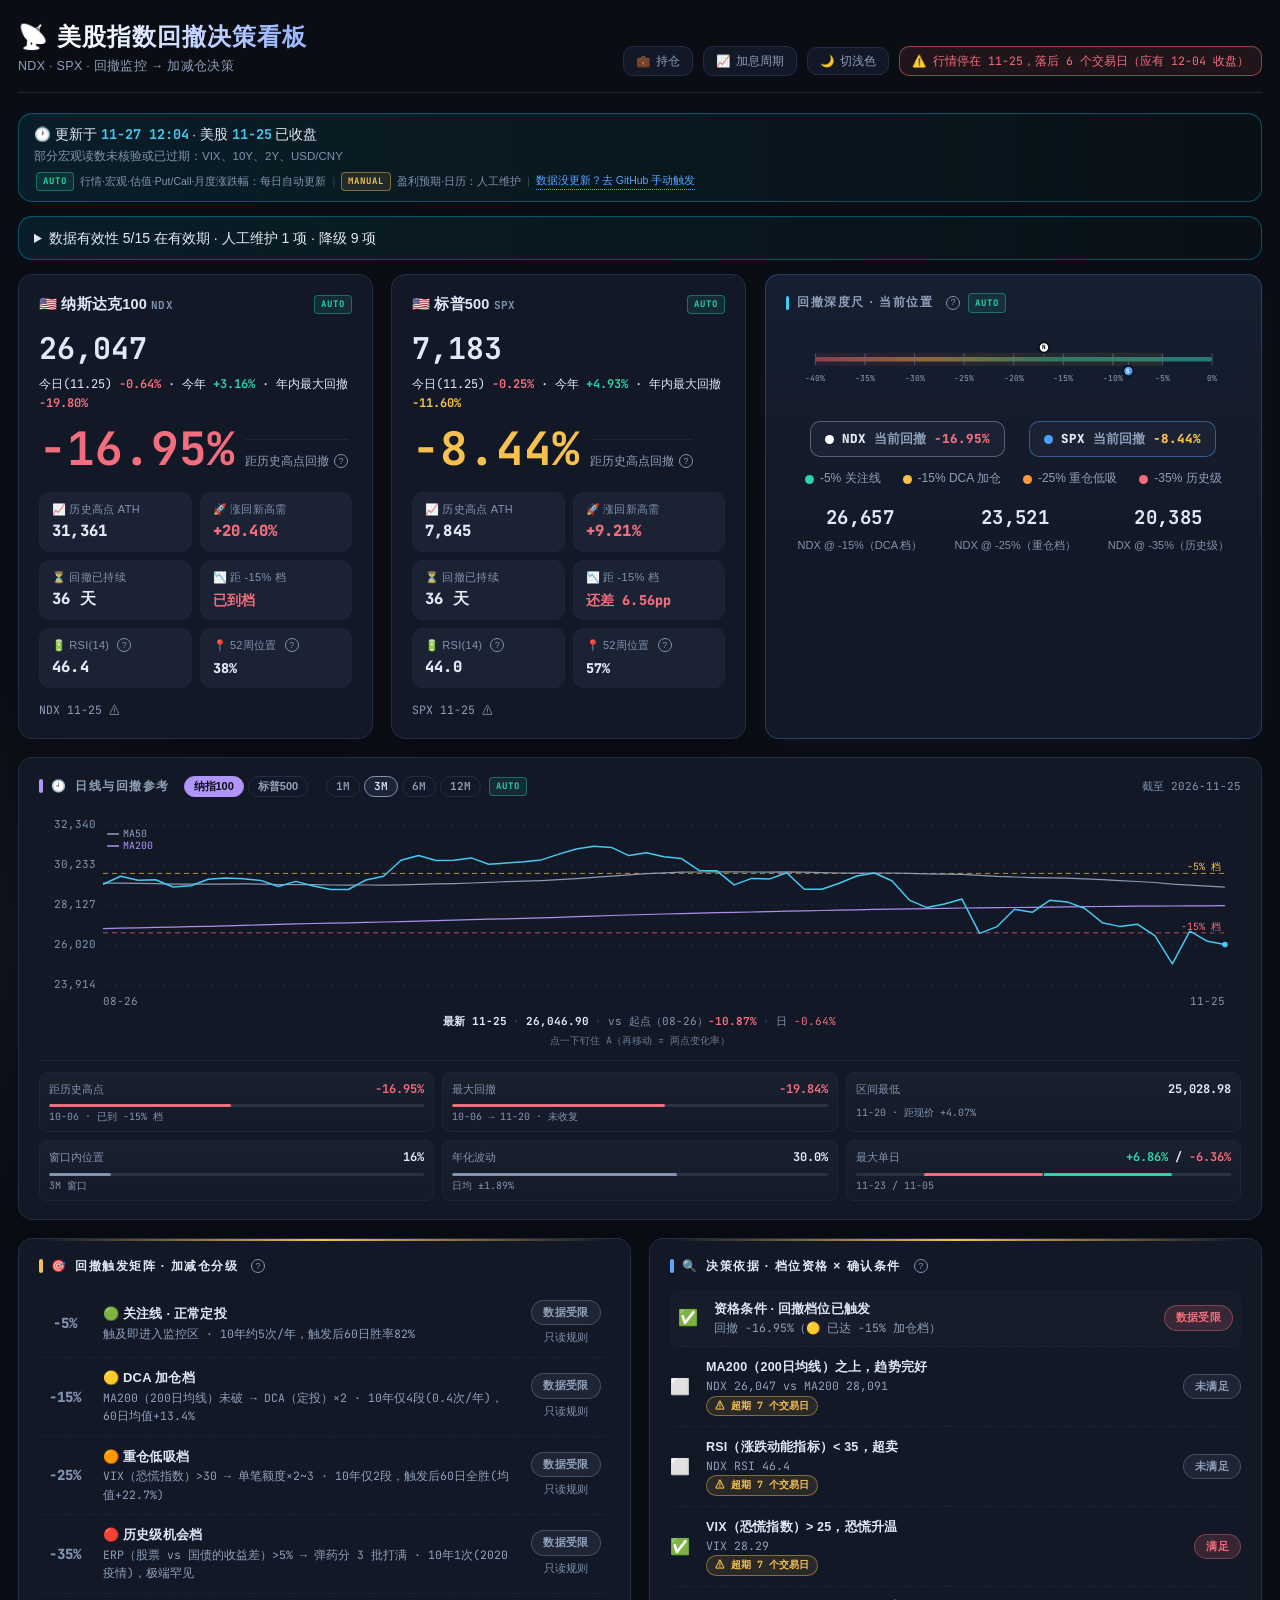
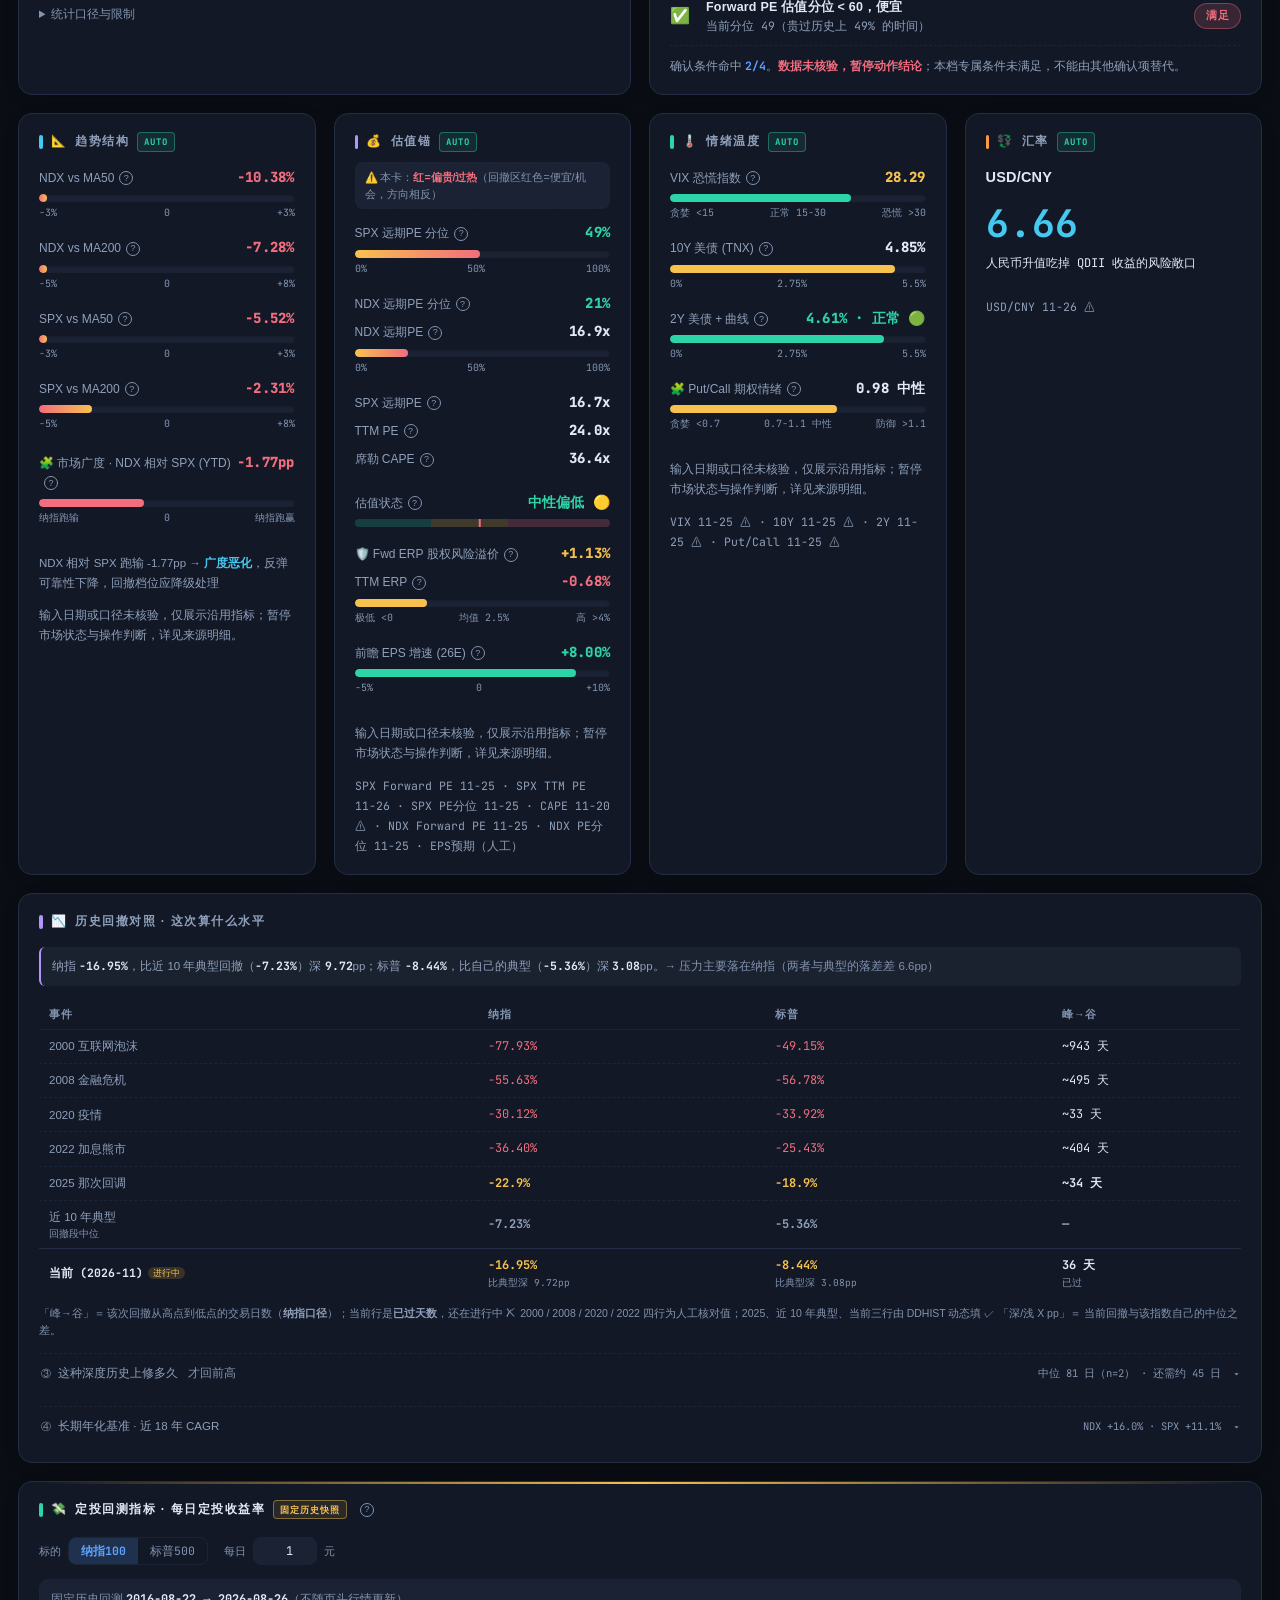
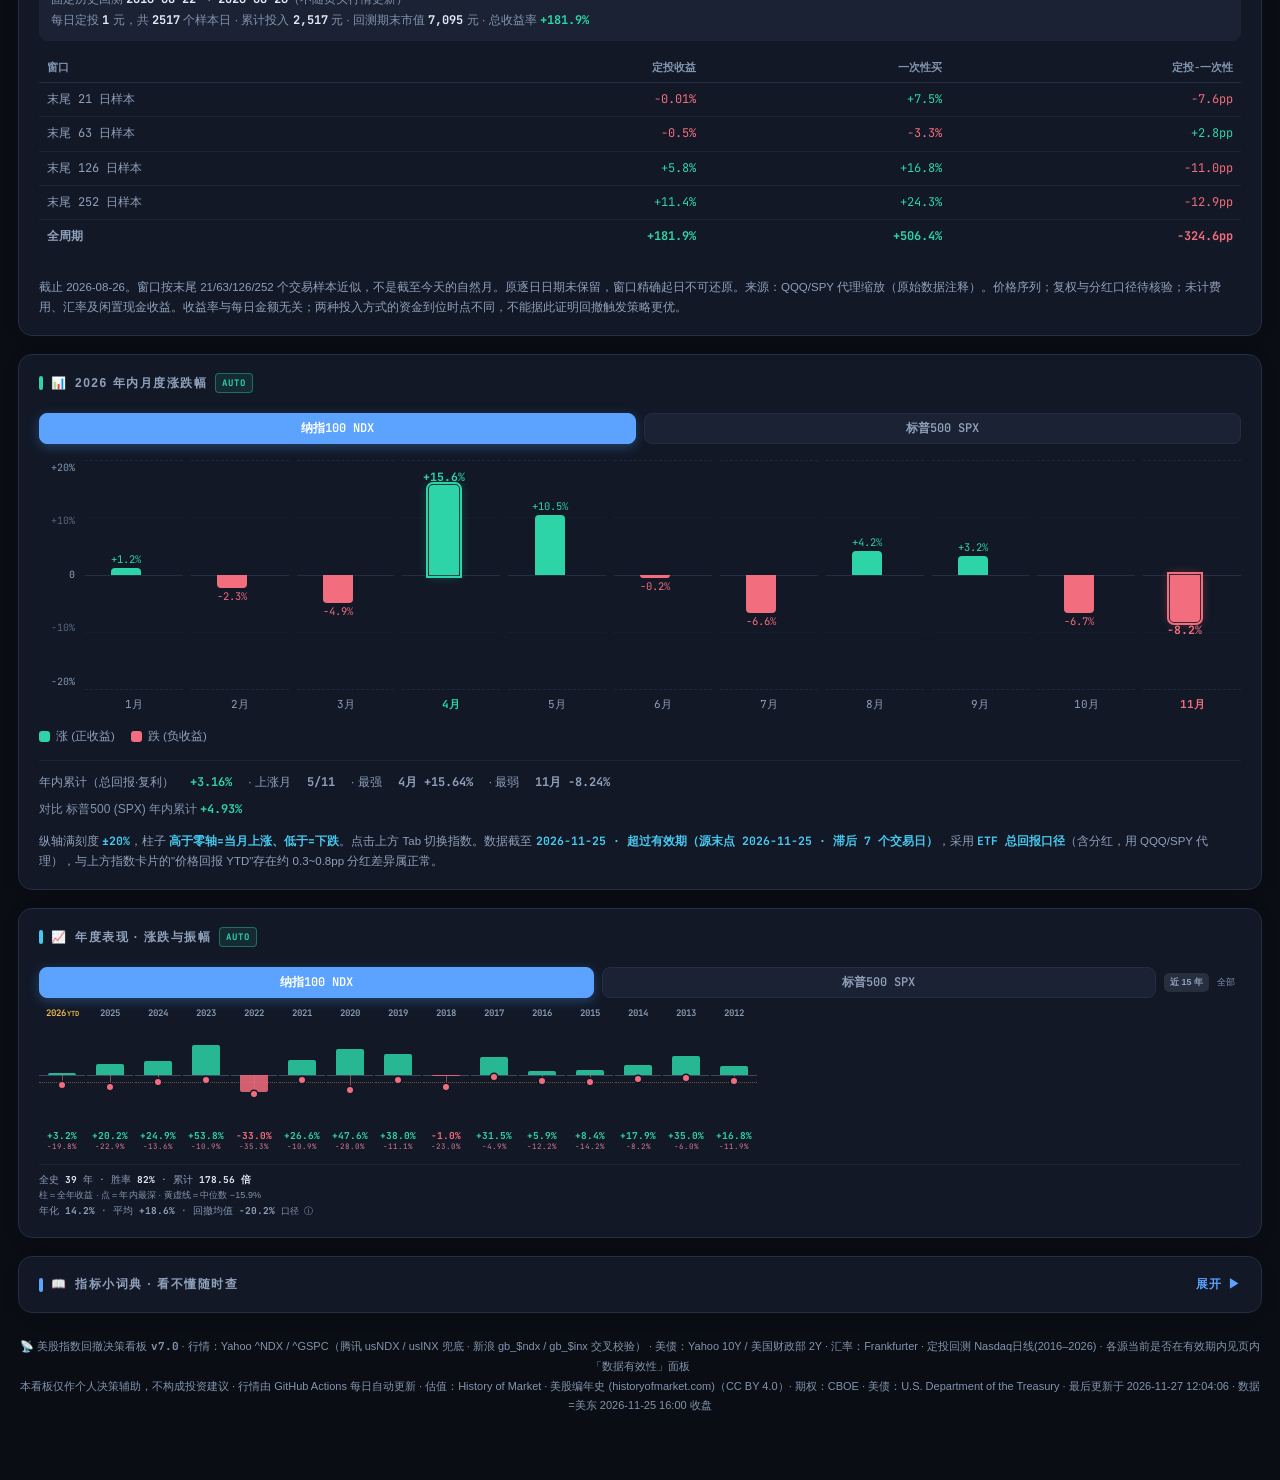
==== commit 989f120f: "feat(index): 年度条改「柱＝年度收益 · 点＝年内最深」—— 参考 historyofmarket 用户给了参考：https://historyofmarket.com/embed/ndx" ====
--- a/index.html
+++ b/index.html
@@ -7,7 +7,7 @@
 <meta name="description" content="美股指数回撤水位决策看板：NDX / SPX 回撤深度、四档加仓触发线、止盈矩阵与定投回测，个人投资决策辅助。">
 <link rel="stylesheet" href="font.css">
 <!-- 跨页共享令牌（色板 / 字体栈，2026-10-12 从本页 :root 抽出一份 ✓）—— 必须先于本页样式 -->
-<link rel="stylesheet" href="tokens.css?v=20261127e">
+<link rel="stylesheet" href="tokens.css?v=20261127f">
 <link rel="icon" href="data:image/svg+xml,%3Csvg xmlns='http://www.w3.org/2000/svg' viewBox='0 0 64 64'%3E%3Crect width='64' height='64' rx='14' fill='%230a0d13'/%3E%3Cpath d='M10 46 L24 30 L34 38 L54 16' stroke='%232dd4a7' stroke-width='6' fill='none' stroke-linecap='round' stroke-linejoin='round'/%3E%3Cpath d='M40 16 h14 v14' stroke='%232dd4a7' stroke-width='6' fill='none' stroke-linecap='round' stroke-linejoin='round'/%3E%3C/svg%3E">
 <style>
 
@@ -847,22 +847,28 @@
   .yc-cy { font-size: 9px; color: var(--tx2); font-weight: 600; line-height: 1.3;
     white-space: nowrap; }
   .yc-cy > i { font-style: normal; font-size: 7px; color: var(--yellow); margin-left: 1px; }
-  /* 竖向柱：零线居中 —— 向上＝年内最高（绿）、向下＝年内回撤（红）、横杠＝年度结果 */
-  .yc-cplot { position: relative; display: block; width: 100%; height: 96px; }
+  /* 竖向柱：0 起 —— 柱＝全年收益（绿正/红负）· 点＋细线＝年内最深跌幅
+     · 黄虚线＝全史最深跌幅中位数（每列画一小段，拼起来贯穿整条 ✓
+       条是横向滚动的，一个绝对定位的整体线不会跟着滚 ✗）*/
+  .yc-cplot { position: relative; display: block; width: 100%; height: 110px; }
   .yc-czero { position: absolute; left: 0; right: 0; top: 50%; height: 1px;
-    background: repeating-linear-gradient(to right, var(--tx3) 0 2px, transparent 2px 4px);
-    opacity: .55; }
+    background: var(--tx3); opacity: .40; }
+  /* ⚠ 用 dotted 而不是 dashed：中位数（−15.9%）离零线只差 8% 高度，
+     两条 dashed 平行线看起来像「两条基准」✗ dotted 更轻、更像参考线 ✓ */
+  .yc-cmed { position: absolute; left: 0; right: 0; height: 0;
+    border-top: 1px dotted color-mix(in srgb, var(--yellow) 38%, transparent); }
   /* ⚠ 用 --green / --red，不是 --up / --down（后者是 positions.css 的变量，
      index.html 这套 tokens.css 里没有 → var() 未定义会让整条声明失效、背景透明 ✗）*/
-  .yc-cup, .yc-cdn { position: absolute; left: 18%; right: 18%; }
-  .yc-cup { bottom: 50%; border-radius: 2px 2px 0 0;
-    background: color-mix(in srgb, var(--green) 42%, transparent); }
-  .yc-cdn { top: 50%; border-radius: 0 0 2px 2px;
-    background: color-mix(in srgb, var(--red) 42%, transparent); }
-  /* 年度结果用**横杠**而不是圆点 —— 列只有 58px 宽，圆点在窄列里对不准零线 ✓ */
-  .yc-cdot { position: absolute; left: 8%; right: 8%; height: 2.5px; border-radius: 1px;
-    background: var(--green); box-shadow: 0 0 0 1.5px var(--card); z-index: 2; }
-  .yc-cdot.dn { background: var(--red); }
+  .yc-cbar { position: absolute; left: 20%; right: 20%; z-index: 1; }
+  .yc-cbar.pos { bottom: 50%; border-radius: 2px 2px 0 0; background: var(--green); opacity: .85; }
+  .yc-cbar.neg { top: 50%; border-radius: 0 0 2px 2px; background: var(--red); opacity: .85; }
+  /* 细连线：零线 → 年内最深点，长度＝从低点爬回多少 */
+  .yc-cstem { position: absolute; left: 50%; width: 1px; margin-left: -.5px;
+    background: color-mix(in srgb, var(--red) 55%, transparent); }
+  /* 年内最深点 */
+  .yc-cdd { position: absolute; left: 50%; width: 6px; height: 6px; border-radius: 50%;
+    background: var(--red); transform: translate(-50%, 50%);
+    box-shadow: 0 0 0 1.5px var(--card); z-index: 2; }
   .yc-cyr { font-size: 9.5px; font-weight: 700; line-height: 1.35; white-space: nowrap; }
   .yc-cyr.up { color: var(--green); }
   .yc-cyr.dn { color: var(--red); }
@@ -1306,8 +1312,8 @@
   本看板仅作个人决策辅助，不构成投资建议 · 行情由 GitHub Actions 每日自动更新 · 估值：<a href="https://historyofmarket.com" target="_blank" rel="noopener" style="color:inherit">History of Market · 美股编年史 (historyofmarket.com)</a>（CC BY 4.0）· 期权：<a href="https://www.cboe.com/markets/us/options/market-statistics/daily?mkt=cone" target="_blank" rel="noopener" style="color:inherit">CBOE</a> · 美债：<a href="https://home.treasury.gov/resource-center/data-chart-center/interest-rates/TextView?type=daily_treasury_yield_curve" target="_blank" rel="noopener" style="color:inherit">U.S. Department of the Treasury</a> · 最后更新于 <span id="footer-updated">--</span>
 </div>
 
-<script src="data.js?v=20261127e"></script>
-<script src="yearly.js?v=20261127e"></script>
+<script src="data.js?v=20261127f"></script>
+<script src="yearly.js?v=20261127f"></script>
 <script>
 "use strict";
 /* ================= 数据层 ================= */
@@ -2883,23 +2889,36 @@
          否则切「15 年 / 全部」时同一年的柱长会变，像两套数据 ✗
        · 柱高 = 该年极值 / R × 50%（零线在正中）；年度结果用横杠标在它的高度上
          于是「先跌多少、再涨多少、最后收在哪」在一根柱里全看得出来 ✓ */
-    const R = Math.max(1, ...all.map((x) => Math.max(x.runup, -x.dd)));
+    /* ⚠ 2026-11-27 第三版（参考 historyofmarket.com/embed/ndx-intrayear-dd）——
+       之前三层编码（绿柱=年内最高 / 红柱=回撤 / 横杠=年度）挤在 46px 宽的列里，
+       最重要的「年度结果」反而只是一根 2.5px 横杠 ✗
+       参考图更聚焦：**柱＝全年收益**（长度可直接横比）、**点＝年内最深跌幅**、
+       **细线**把两者连起来（长度＝从低点爬回多少）、**黄虚线**＝全史中位数 ✓
+       ⚠ 量程按 `max(|年度|, |最深|)` 取 —— 1999 的 +102% 必须装得下，
+         所以不再把「年内最高」纳入量程（它也更没参考价值：和年度同向、信息重叠）✗ */
+    const R = Math.max(1, ...all.map((x) => Math.max(Math.abs(x.yr), -x.dd)));
+    /* 全史最深跌幅的中位数 —— 「跌多少算常态」的基准线 */
+    const ddArr = all.map((x) => -x.dd).filter((v) => v > 0).sort((a2, b2) => a2 - b2);
+    const medDd = ddArr.length ? ddArr[Math.floor(ddArr.length / 2)] : 0;
+    const yMed = Math.max(0, Math.min(100, 50 - (medDd / R) * 50));
     body.innerHTML = shown.slice().reverse().map((x) => {
       const isYtd = ytdYear && x.y === ytdYear;
-      const hUp = Math.max(0, x.runup) / R * 50;
-      const hDn = Math.max(0, -x.dd) / R * 50;
-      const yDot = Math.max(0, Math.min(100, 50 + (x.yr / R) * 50));
+      const hYr = Math.max(0.6, Math.min(50, (Math.abs(x.yr) / R) * 50));
+      const hDd = Math.max(0, -x.dd) / R * 50;
+      const yDd = Math.max(0, Math.min(100, 50 - hDd));
       return '<div class="yc-col' + (isYtd ? " is-ytd" : "") + '">'
         + '<span class="yc-cy">' + x.y + (isYtd ? "<i>YTD</i>" : "") + "</span>"
-        + '<span class="yc-cplot" title="' + x.y + "　年度 " + pct(x.yr)
-          + "　年内最高 " + pct(x.runup) + "　年内回撤 " + pct(x.dd) + '">'
+        + '<span class="yc-cplot" title="' + x.y + "　全年 " + pct(x.yr)
+          + "　年内最深 " + pct(x.dd) + "　年内最高 " + pct(x.runup) + '">'
+          + '<i class="yc-cmed" style="bottom:' + yMed.toFixed(1) + '%"></i>'
           + '<i class="yc-czero"></i>'
-          + (hUp > 0.4 ? '<i class="yc-cup" style="height:' + hUp.toFixed(1) + '%"></i>' : "")
-          + (hDn > 0.4 ? '<i class="yc-cdn" style="height:' + hDn.toFixed(1) + '%"></i>' : "")
-          + '<b class="yc-cdot' + (x.yr >= 0 ? "" : " dn") + '" style="bottom:' + yDot.toFixed(1) + '%"></b>'
+          + '<i class="yc-cbar ' + (x.yr >= 0 ? "pos" : "neg") + '" style="height:'
+            + hYr.toFixed(1) + '%"></i>'
+          + (hDd > 0.5 ? '<i class="yc-cstem" style="bottom:' + yDd.toFixed(1)
+            + "%;height:" + hDd.toFixed(1) + '%"></i>' : "")
+          + (hDd > 0.5 ? '<b class="yc-cdd" style="bottom:' + yDd.toFixed(1) + '%"></b>' : "")
         + "</span>"
         + '<b class="yc-cyr ' + (x.yr >= 0 ? "up" : "dn") + '">' + pct(x.yr) + "</b>"
-        + '<i class="yc-cmin">' + pct(x.runup) + "</i>"
         + '<i class="yc-cmin dn">' + pct(x.dd) + "</i>"
         + "</div>";
     }).join("");
@@ -2911,7 +2930,8 @@
     const worst = (H[idx] || []).reduce((a2, x) => (x.dd < a2.dd ? x : a2), { dd: 0, y: "-" });
     foot.innerHTML = '<div class="yc-f1">全史 <b>' + st.n + "</b> 年 · 胜率 <b>" + st.winRate
       + "%</b> · 累计 <b>" + st.cum + " 倍</b></div>"
-      + '<div class="yc-f3">绿柱＝年内最高 · 红柱＝年内回撤 · 横杠＝年度结果</div>'
+      + '<div class="yc-f3">柱＝全年收益 · 点＝年内最深 · 黄虚线＝中位数'
+      + (medDd > 0 ? " " + pct(-medDd) : "") + '</div>'
       + '<div class="yc-f2">年化 <b>' + st.cagr + "%</b> · 平均 <b>" + pct(st.avg)
       + "</b> · 回撤均值 <b>" + pct(st.avgDD) + "</b>"
       + '<span class="yc-fx" style="margin-left:6px" title="红段＝年内最大回撤（0 左侧）；'
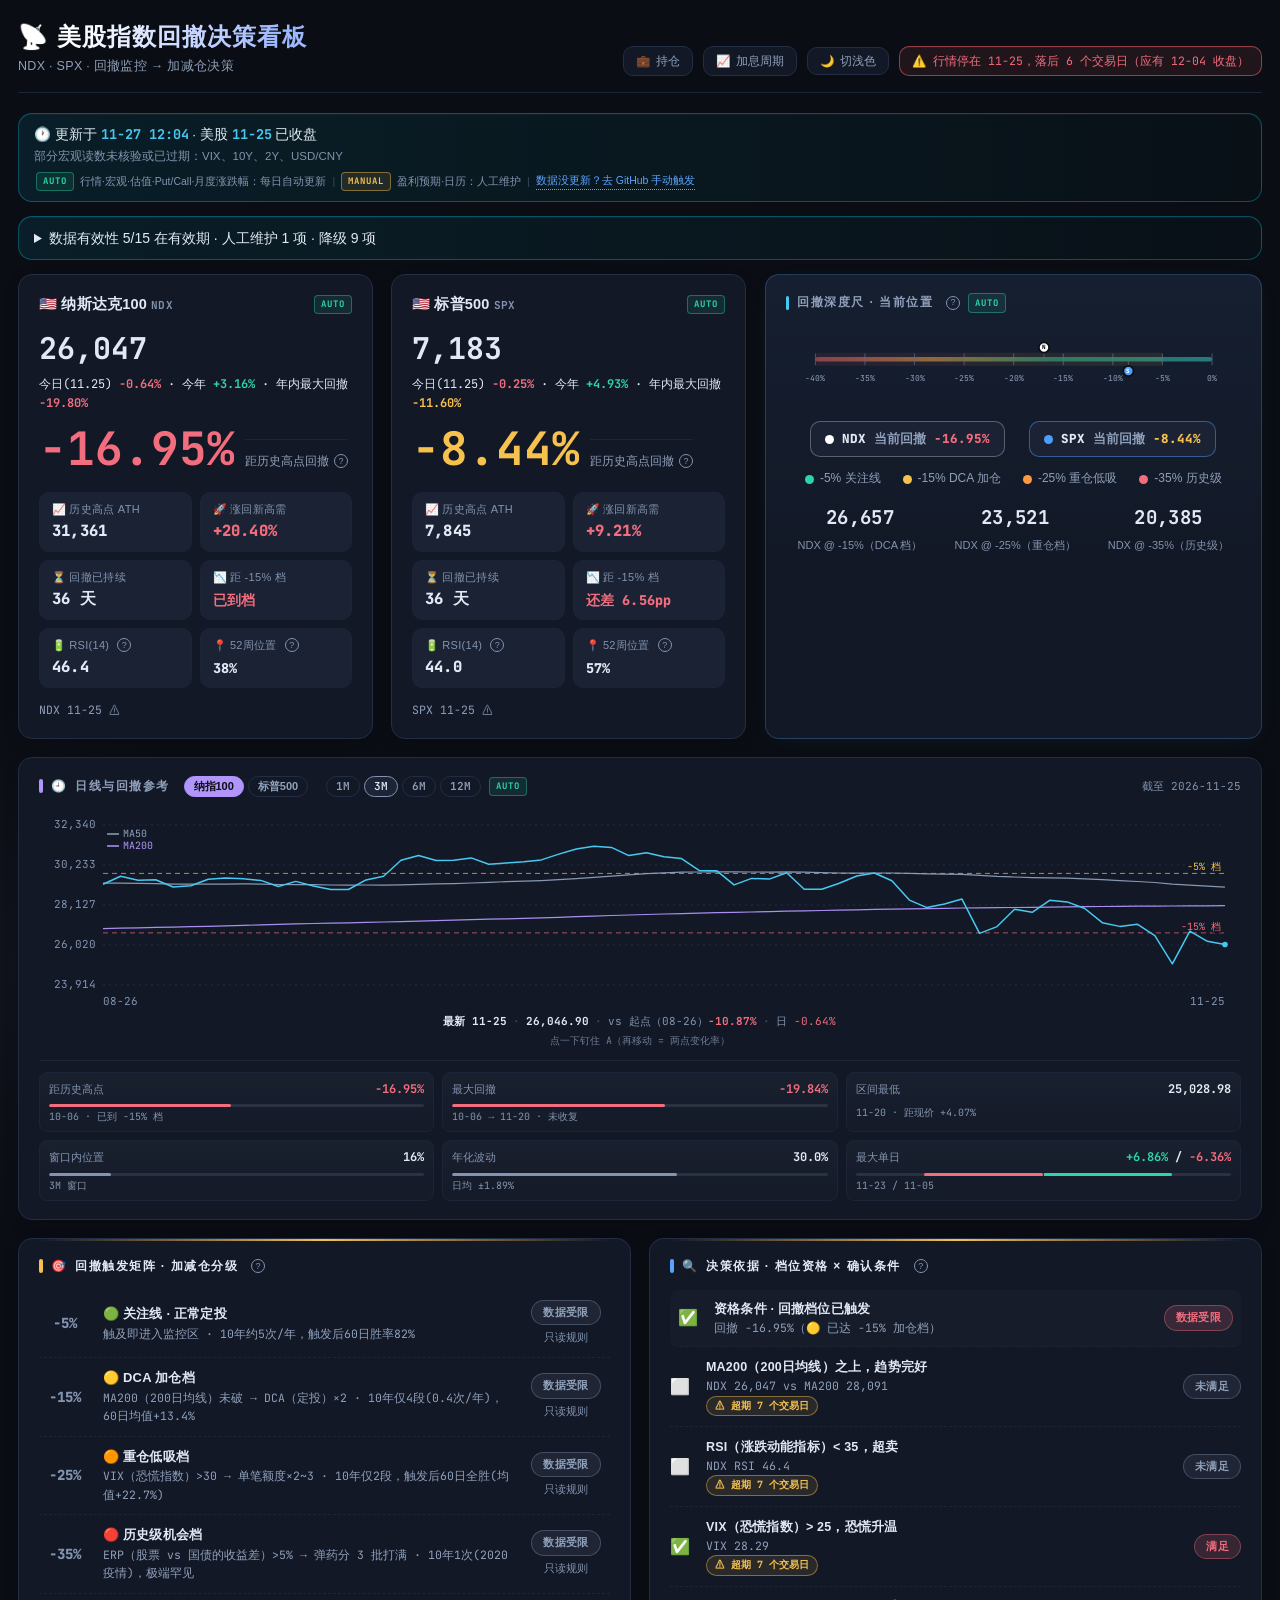
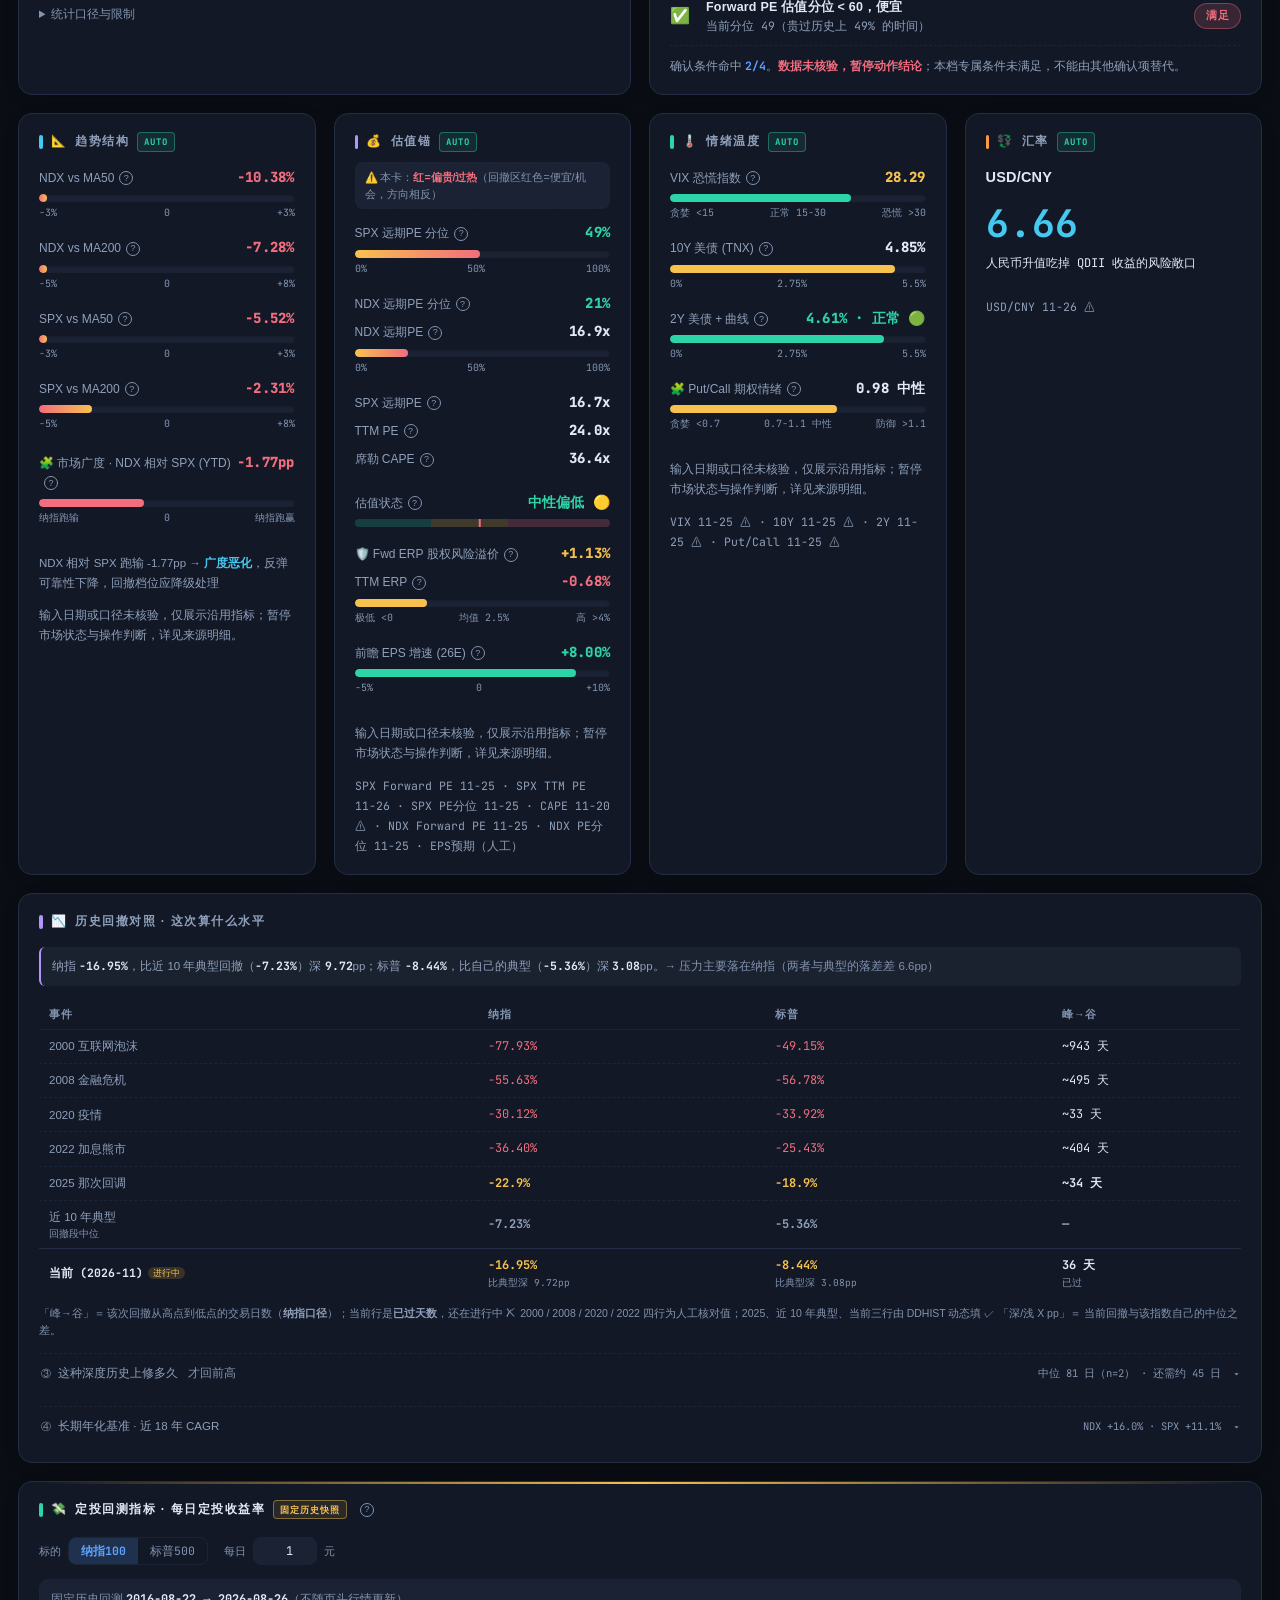
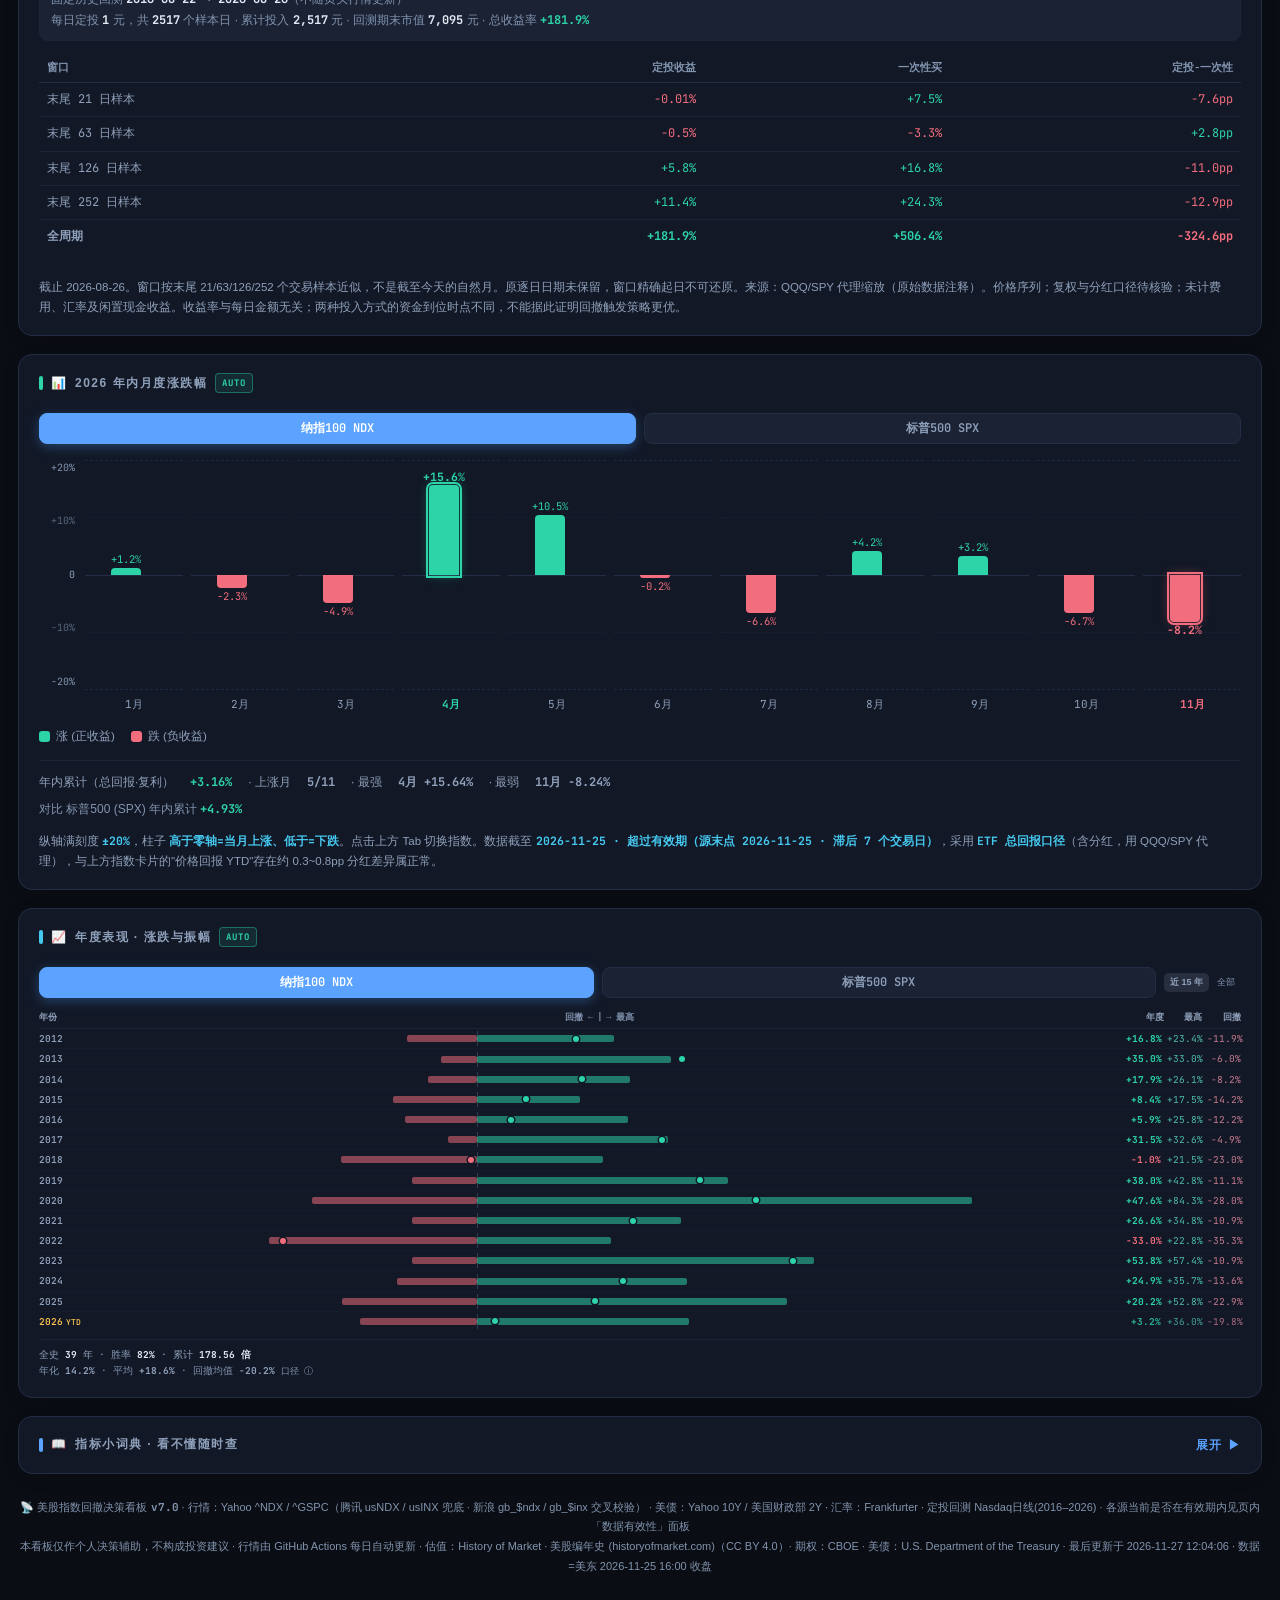
==== commit 3823c958: "revert(index): 年度卡回滚到纵向版（4dc0e04）—— 横向的三版全部放弃 用户：「不是 回滚到手机竖起来划不动的那个修复」  **回滚目标**：`4dc0e04`（纵向 5 列表格 " ====
--- a/index.html
+++ b/index.html
@@ -7,7 +7,7 @@
 <meta name="description" content="美股指数回撤水位决策看板：NDX / SPX 回撤深度、四档加仓触发线、止盈矩阵与定投回测，个人投资决策辅助。">
 <link rel="stylesheet" href="font.css">
 <!-- 跨页共享令牌（色板 / 字体栈，2026-10-12 从本页 :root 抽出一份 ✓）—— 必须先于本页样式 -->
-<link rel="stylesheet" href="tokens.css?v=20261127f">
+<link rel="stylesheet" href="tokens.css?v=20261127h">
 <link rel="icon" href="data:image/svg+xml,%3Csvg xmlns='http://www.w3.org/2000/svg' viewBox='0 0 64 64'%3E%3Crect width='64' height='64' rx='14' fill='%230a0d13'/%3E%3Cpath d='M10 46 L24 30 L34 38 L54 16' stroke='%232dd4a7' stroke-width='6' fill='none' stroke-linecap='round' stroke-linejoin='round'/%3E%3Cpath d='M40 16 h14 v14' stroke='%232dd4a7' stroke-width='6' fill='none' stroke-linecap='round' stroke-linejoin='round'/%3E%3C/svg%3E">
 <style>
 
@@ -819,70 +819,77 @@
   .yc-sp.active { background: rgba(147,163,187,.16); color: var(--tx2); font-weight: 700; }
   /* ⚠ 限高（2026-11-26）：15 年时 15×34 ≈ 510px（不滚）；「全部」是 40 行 ≈ 1360px，
      会让整张卡变两屏 ✗ → 内部滚动（15 年不触发，全部才触发） */
-  /* ⚠ 2026-11-27 改成**横向年份条**（用户：「换为年从左到右呢可以左右滑动？最新2026~到最久？」）
-     · 纵向时 40 行 ≈ 1,360px、要滑 3 屏；横向 40 列 × 58px ≈ 2,320px，但高度只有约 110px ✓
-       一屏能同时看到 5~6 年，比纵向「一屏 8 行但每行只有一根细条」信息密度更高 ✓
-     · 顺序**反过来了**：2026 在最左、1987 在最右（用户要「最新 → 最久」）✓
-     · ⚠ 横向滚动容器**不会**吃掉纵向滑动（浏览器能按方向区分手势）——
-       和之前那个 `overflow-y: auto` 卡住整页纵向滚动的问题不同 ✓
-       但仍加 `overscroll-behavior-x: contain`，避免滑到两端时把滚动带给父级 ✓ */
-  /* ⚠ `overflow-y: hidden` 必须显式写（2026-11-27）——
-     只设 `overflow-x: auto` 时，CSS 会把另一个方向**强制成 auto**（规范如此），
-     于是这个容器又变成纵向滚动代理 → 手指在这里上下划会被吃掉、
-     整页划不动 ✗（和 .yc-table 那个坑一模一样，只是这次是横轴引发的）
-     显式 hidden 后：**纵向手势冒泡给页面**、横向手势留给本容器 ✓ */
-  .yc-strip { display: flex; gap: 2px; overflow-x: auto; overflow-y: hidden;
-    padding: 2px 0 4px; overscroll-behavior-x: contain;
-    -webkit-overflow-scrolling: touch; scrollbar-width: thin; }
-  .yc-strip::-webkit-scrollbar { height: 3px; }
-  .yc-strip::-webkit-scrollbar-thumb { background: rgba(147,163,187,.3); border-radius: 2px; }
-  /* ⚠ 列宽 58 → 46px、柱高 62 → 96px（2026-11-27 第二版，用户：
-     「Y轴可以高一些，每年可以紧凑，类似 2026 年内月度涨跌幅」）
-     · 月度卡是 `height: 230px` 的高柱图 —— 高度给足，涨跌幅度才看得出量级；
-       年度卡原来只有 62px，±50% 和 ±20% 看起来差不多 ✗
-     · 一屏列数：(343+2)/(46+2) ≈ **7.2 列**（原 5.6）→ 横向滑得少、比较得更顺 ✓
-     · 46px 仍放得下 `+53.8%`（6 字符 @9.5px ≈ 34px）与 `2026 YTD`（≈36px）✓ */
-  .yc-col { flex: 0 0 46px; display: flex; flex-direction: column; align-items: center;
-    font-family: var(--mono); font-feature-settings: "tnum"; }
-  .yc-cy { font-size: 9px; color: var(--tx2); font-weight: 600; line-height: 1.3;
-    white-space: nowrap; }
-  .yc-cy > i { font-style: normal; font-size: 7px; color: var(--yellow); margin-left: 1px; }
-  /* 竖向柱：0 起 —— 柱＝全年收益（绿正/红负）· 点＋细线＝年内最深跌幅
-     · 黄虚线＝全史最深跌幅中位数（每列画一小段，拼起来贯穿整条 ✓
-       条是横向滚动的，一个绝对定位的整体线不会跟着滚 ✗）*/
-  .yc-cplot { position: relative; display: block; width: 100%; height: 110px; }
-  .yc-czero { position: absolute; left: 0; right: 0; top: 50%; height: 1px;
-    background: var(--tx3); opacity: .40; }
-  /* ⚠ 用 dotted 而不是 dashed：中位数（−15.9%）离零线只差 8% 高度，
-     两条 dashed 平行线看起来像「两条基准」✗ dotted 更轻、更像参考线 ✓ */
-  .yc-cmed { position: absolute; left: 0; right: 0; height: 0;
-    border-top: 1px dotted color-mix(in srgb, var(--yellow) 38%, transparent); }
-  /* ⚠ 用 --green / --red，不是 --up / --down（后者是 positions.css 的变量，
-     index.html 这套 tokens.css 里没有 → var() 未定义会让整条声明失效、背景透明 ✗）*/
-  .yc-cbar { position: absolute; left: 20%; right: 20%; z-index: 1; }
-  .yc-cbar.pos { bottom: 50%; border-radius: 2px 2px 0 0; background: var(--green); opacity: .85; }
-  .yc-cbar.neg { top: 50%; border-radius: 0 0 2px 2px; background: var(--red); opacity: .85; }
-  /* 细连线：零线 → 年内最深点，长度＝从低点爬回多少 */
-  .yc-cstem { position: absolute; left: 50%; width: 1px; margin-left: -.5px;
-    background: color-mix(in srgb, var(--red) 55%, transparent); }
-  /* 年内最深点 */
-  .yc-cdd { position: absolute; left: 50%; width: 6px; height: 6px; border-radius: 50%;
-    background: var(--red); transform: translate(-50%, 50%);
-    box-shadow: 0 0 0 1.5px var(--card); z-index: 2; }
-  .yc-cyr { font-size: 9.5px; font-weight: 700; line-height: 1.35; white-space: nowrap; }
-  .yc-cyr.up { color: var(--green); }
-  .yc-cyr.dn { color: var(--red); }
-  .yc-cmin { font-style: normal; font-size: 7.5px; line-height: 1.3; white-space: nowrap;
-    color: color-mix(in srgb, var(--green) 66%, var(--tx3)); }
-  .yc-cmin.dn { color: color-mix(in srgb, var(--red) 66%, var(--tx3)); }
-  .yc-col.is-ytd .yc-cy { color: var(--yellow); }
+  /* ⚠ 默认**不能**是滚动容器（2026-11-27 修，用户：「手机上上下划不动」）——
+     `overflow-y: auto` 一旦写在元素上，移动端就把它当成「滚动代理」：
+     即使内容没超高（实测 15 行 = 323px，`scrollHeight === clientHeight`、根本不能滚），
+     手指在这个区域上下划时事件也会被它吃掉 → **整页滚不动** ✗
+     这是 iOS Safari / Android Chrome 的既定行为 ✓
+     → 只在「全部」40 行（确实需要内部滚动）时通过 .is-scroll 开启 ✓ */
+  .yc-table { margin: 2px 0 0; }
+  .yc-table.is-scroll { max-height: 560px; overflow-y: auto;
+    overscroll-behavior: contain; -webkit-overflow-scrolling: touch; }
+  /* ⚠ 从四列（年份 + 三列数字）改成三列（年份 + 图形 + 年度）——
+     图形的横轴已经承载了「年内最高 / 年内回撤」两个数（就是红绿段的两端），
+     再并排两列数字等于把同一件事说了两遍 ✗ 精确值在条形的 hover 里 */
+  /* ⚠ 5 列（2026-11-26 第三版：用户「还是想看到数字」）——
+     年份 + 图形 + 年度 + 年内最高 + 年内回撤。
+     375px 实测：34 + 185 + 3×33 + 4×4 ≈ 343px，刚好占满卡片内宽 ✓
+     数字列只给 3.2em（6 字符 @9px ≈ 33px），再宽条就没地方了 */
+  /* ⚠ 4 列数字的宽度要按**实际字形**算（2026-11-26 第四版）——
+     `+16.8%` 是 6 个等宽字符，9.5px 下约 34px；原来给 3.2em（30.4px）装不下，
+     三个数会连着排版成 `+16.8%+23.4%-11.9%`，完全黏在一起 ✗
+     → 数字列 3.6em（34.2px）、列距 6px；实测 375px 下条还剩约 186px ✓ */
+  .yc-row { display: grid; grid-template-columns: 3.2em 1fr 3.6em 3.6em 3.6em;
+    gap: 6px; align-items: center; padding: 2px 0;
+    font-family: var(--mono); font-feature-settings: "tnum"; font-size: 9.5px; }
+  .yc-hd { gap: 6px; }
+  /* ⚠ 必须 display:block —— 这是 <span>，默认 inline 的 height/position 都不生效，
+     子元素的绝对定位全塌成 0 高度（实测：条和点都渲染了但看不见）✗ */
+  .yc-plot { display: block; position: relative; height: 13px; min-width: 40px; }
+  .yc-plot-hd { color: var(--tx3); font-family: var(--sans); font-size: 9px;
+    text-align: center; font-weight: 600; letter-spacing: .01em; }
+  /* 0% 基准竖线：所有年份共用，红绿段都从它出发 ✓ */
+  .yc-zero { position: absolute; top: -1px; bottom: -1px; width: 1px;
+    background: var(--tx3); opacity: .30; }
+  /* 波动范围：从 dd 到 0（红）或 0 到 runup（绿）；一格覆盖一年 ✓ */
+  .yc-rng { position: absolute; top: 3px; height: 7px; border-radius: 2px; }
+  /* ⚠ 用 --green / --red，不是 --up / --down —— 后者是 positions.css 的变量，
+     tokens.css（index.html 用的这套）里没有 → var() 未定义会让整条声明失效，
+     背景直接变透明（实测：条和点都渲染了但完全看不见）✗ */
+  .yc-rng.up { background: color-mix(in srgb, var(--green) 52%, transparent); }
+  .yc-rng.dn { background: color-mix(in srgb, var(--red) 52%, transparent); }
+  /* 年度结果点：实心 + 卡片底色描边，保证在任何段上都清晰 ✓ */
+  .yc-dot { position: absolute; top: 50%; width: 6px; height: 6px; border-radius: 50%;
+    transform: translate(-50%, -50%); box-shadow: 0 0 0 1.5px var(--card); z-index: 2; }
+  /* dot 的颜色由**自己的 class** 决定（不再靠 ~ 兄弟选择器）——
+     现在一行里红段/绿段可能并存，兄弟选择器会匹配到第一个段、上错色 ✗ */
+  .yc-dot { background: var(--tx); }
+  .yc-dot.up { background: var(--green); }
+  .yc-dot.dn { background: var(--red); }
+  .yc-row + .yc-row { border-top: 1px solid color-mix(in srgb, var(--line-soft) 42%, transparent); }
+  .yc-hd { color: var(--tx3); font-family: var(--sans); font-size: 9px;
+    padding-bottom: 4px; border-bottom: 1px solid var(--line-soft); }
+  .yc-hd .yc-plot-hd { color: var(--tx3); }
+  .yc-hd .yc-v { font-weight: 600; letter-spacing: .02em; }
+  .yc-y { color: var(--tx2); font-weight: 600; }
+  .yc-y > i { font-style: normal; font-size: 8px; color: var(--yellow);
+    margin-left: 3px; letter-spacing: .02em; }
+  .yc-v { text-align: right; color: var(--tx2); white-space: nowrap;
+    font-variant-numeric: tabular-nums; }
+  .yc-v.up > b { color: var(--green); font-weight: 700; }
+  .yc-v.dn > b { color: var(--red); font-weight: 700; }
+  .yc-v.up2 { color: color-mix(in srgb, var(--green) 62%, var(--tx3)); }
+  .yc-v.dn { color: color-mix(in srgb, var(--red) 78%, var(--tx3)); }
+  /* 「年内最高」用更淡的绿、「年内回撤」用更淡的红 —— 与条两端的深浅呼应：
+     极值是**过程**、年度是**结果**，结果要更亮 ✓ */
+  .yc-v.dn2 { color: color-mix(in srgb, var(--red) 62%, var(--tx3)); }
+  .yc-row.is-ytd .yc-y { color: var(--yellow); }
+  .yc-row.is-ytd .yc-v { opacity: .82; }
   .yc-foot { margin-top: 8px; padding-top: 7px; border-top: 1px solid var(--line-soft);
     font-size: 9.5px; color: var(--tx2); line-height: 1.6;
     font-family: var(--mono); font-feature-settings: "tnum"; }
   .yc-foot b { color: var(--tx); font-weight: 700; }
   .yc-foot .yc-f1, .yc-foot .yc-f2 { line-height: 1.7; }
-  .yc-foot .yc-f3 { color: var(--tx3); font-family: var(--sans); font-size: 9px;
-    line-height: 1.6; letter-spacing: .01em; }
   .yc-foot .yc-f2 { color: var(--tx3); }
   .yc-foot .yc-f2 b { color: var(--tx2); }
   .yc-foot .yc-fx { color: var(--tx3); font-size: 9px; margin-left: 6px; cursor: help; }
@@ -1289,8 +1296,16 @@
       <button type="button" class="yc-sp" data-span="all">全部</button>
     </div>
   </div>
-  <!-- ⚠ 2026-11-27 横向年份条：没有表头（列里自带年份），图例在下方「口径 ⓘ」里 -->
-  <div class="yc-strip" id="yc-body"></div>
+  <div class="yc-table">
+    <div class="yc-row yc-hd">
+      <span class="yc-y">年份</span>
+      <span class="yc-plot-hd">回撤 ←┃→ 最高</span>
+      <span class="yc-v">年度</span>
+      <span class="yc-v">最高</span>
+      <span class="yc-v">回撤</span>
+    </div>
+    <div id="yc-body"></div>
+  </div>
   <div class="yc-foot" id="yc-foot"></div>
 </div>
 
@@ -1312,8 +1327,8 @@
   本看板仅作个人决策辅助，不构成投资建议 · 行情由 GitHub Actions 每日自动更新 · 估值：<a href="https://historyofmarket.com" target="_blank" rel="noopener" style="color:inherit">History of Market · 美股编年史 (historyofmarket.com)</a>（CC BY 4.0）· 期权：<a href="https://www.cboe.com/markets/us/options/market-statistics/daily?mkt=cone" target="_blank" rel="noopener" style="color:inherit">CBOE</a> · 美债：<a href="https://home.treasury.gov/resource-center/data-chart-center/interest-rates/TextView?type=daily_treasury_yield_curve" target="_blank" rel="noopener" style="color:inherit">U.S. Department of the Treasury</a> · 最后更新于 <span id="footer-updated">--</span>
 </div>
 
-<script src="data.js?v=20261127f"></script>
-<script src="yearly.js?v=20261127f"></script>
+<script src="data.js?v=20261127h"></script>
+<script src="yearly.js?v=20261127h"></script>
 <script>
 "use strict";
 /* ================= 数据层 ================= */
@@ -2883,55 +2898,42 @@
     const all = rowsOf(idx);
     const shown = span === "all" ? all : all.slice(-15);
     const ytdYear = T ? T.y : null;
-    /* ⚠ 2026-11-27 横向布局（用户：「换为年从左到右呢可以左右滑动？最新2026~到最久？」）
-       · `shown.slice().reverse()` → 2026 在最左、最久的最右 ✓
-       · 量程 R 按**全史**取（不是当前显示的 15 年）——
-         否则切「15 年 / 全部」时同一年的柱长会变，像两套数据 ✗
-       · 柱高 = 该年极值 / R × 50%（零线在正中）；年度结果用横杠标在它的高度上
-         于是「先跌多少、再涨多少、最后收在哪」在一根柱里全看得出来 ✓ */
-    /* ⚠ 2026-11-27 第三版（参考 historyofmarket.com/embed/ndx-intrayear-dd）——
-       之前三层编码（绿柱=年内最高 / 红柱=回撤 / 横杠=年度）挤在 46px 宽的列里，
-       最重要的「年度结果」反而只是一根 2.5px 横杠 ✗
-       参考图更聚焦：**柱＝全年收益**（长度可直接横比）、**点＝年内最深跌幅**、
-       **细线**把两者连起来（长度＝从低点爬回多少）、**黄虚线**＝全史中位数 ✓
-       ⚠ 量程按 `max(|年度|, |最深|)` 取 —— 1999 的 +102% 必须装得下，
-         所以不再把「年内最高」纳入量程（它也更没参考价值：和年度同向、信息重叠）✗ */
-    const R = Math.max(1, ...all.map((x) => Math.max(Math.abs(x.yr), -x.dd)));
-    /* 全史最深跌幅的中位数 —— 「跌多少算常态」的基准线 */
-    const ddArr = all.map((x) => -x.dd).filter((v) => v > 0).sort((a2, b2) => a2 - b2);
-    const medDd = ddArr.length ? ddArr[Math.floor(ddArr.length / 2)] : 0;
-    const yMed = Math.max(0, Math.min(100, 50 - (medDd / R) * 50));
-    body.innerHTML = shown.slice().reverse().map((x) => {
+    body.innerHTML = shown.map((x) => {
       const isYtd = ytdYear && x.y === ytdYear;
-      const hYr = Math.max(0.6, Math.min(50, (Math.abs(x.yr) / R) * 50));
-      const hDd = Math.max(0, -x.dd) / R * 50;
-      const yDd = Math.max(0, Math.min(100, 50 - hDd));
-      return '<div class="yc-col' + (isYtd ? " is-ytd" : "") + '">'
-        + '<span class="yc-cy">' + x.y + (isYtd ? "<i>YTD</i>" : "") + "</span>"
-        + '<span class="yc-cplot" title="' + x.y + "　全年 " + pct(x.yr)
-          + "　年内最深 " + pct(x.dd) + "　年内最高 " + pct(x.runup) + '">'
-          + '<i class="yc-cmed" style="bottom:' + yMed.toFixed(1) + '%"></i>'
-          + '<i class="yc-czero"></i>'
-          + '<i class="yc-cbar ' + (x.yr >= 0 ? "pos" : "neg") + '" style="height:'
-            + hYr.toFixed(1) + '%"></i>'
-          + (hDd > 0.5 ? '<i class="yc-cstem" style="bottom:' + yDd.toFixed(1)
-            + "%;height:" + hDd.toFixed(1) + '%"></i>' : "")
-          + (hDd > 0.5 ? '<b class="yc-cdd" style="bottom:' + yDd.toFixed(1) + '%"></b>' : "")
+      /* ⚠ 红绿必须**按 0% 分段**，不能按「年度正负」整条上色（2026-11-26）——
+         2020 从 −28% 涨到 +84%、收在 +47.6%，按年度正负会画成「整条绿」，
+         但左边那 28% 明明是**跌**进去的 ✗
+         → 两段：`dd → 0` 红、`0 → runup` 绿，0% 处断开 ✓ */
+      const z = xOf(0);
+      const wDn = Math.max(0, z - xOf(x.dd));
+      const wUp = Math.max(0, xOf(x.runup) - z);
+      const pos = Math.max(1.5, Math.min(98.5, xOf(x.yr)));
+      return '<div class="yc-row' + (isYtd ? " is-ytd" : "") + '">'
+        + '<span class="yc-y">' + x.y + (isYtd ? "<i>YTD</i>" : "") + "</span>"
+        + '<span class="yc-plot" title="' + x.y + "　年内最大回撤 " + pct(x.dd)
+          + "　年度 " + pct(x.yr) + "　年内最大涨幅 " + pct(x.runup) + '">'
+          + '<i class="yc-zero" style="left:' + z.toFixed(2) + '%"></i>'
+          + (wDn > 0.2 ? '<i class="yc-rng dn" style="left:' + (z - wDn).toFixed(2)
+            + "%;width:" + wDn.toFixed(2) + '%"></i>' : "")
+          + (wUp > 0.2 ? '<i class="yc-rng up" style="left:' + z.toFixed(2)
+            + "%;width:" + wUp.toFixed(2) + '%"></i>' : "")
+          + '<b class="yc-dot ' + (x.yr >= 0 ? "up" : "dn") + '" style="left:' + pos.toFixed(2) + '%"></b>'
         + "</span>"
-        + '<b class="yc-cyr ' + (x.yr >= 0 ? "up" : "dn") + '">' + pct(x.yr) + "</b>"
-        + '<i class="yc-cmin dn">' + pct(x.dd) + "</i>"
+        + '<span class="yc-v ' + (x.yr >= 0 ? "up" : "dn") + '"><b>' + pct(x.yr) + "</b></span>"
+        + '<span class="yc-v up2">' + pct(x.runup) + "</span>"
+        + '<span class="yc-v dn2">' + pct(x.dd) + "</span>"
         + "</div>";
     }).join("");
 
-    /* ⚠ 2026-11-27：横向条不需要纵向滚动开关，旧的 .yc-table toggle 已删 ✓ */
+    /* 「全部」（40 行）才开内部滚动，15 行时把滚动权交还页面（见 .yc-table 注释）*/
+    const tb = document.querySelector(".yc-table");
+    if (tb) tb.classList.toggle("is-scroll", shown.length > 15);
 
     const st = (H.stats || {})[idx];
     if (!st) { foot.innerHTML = ""; return; }
     const worst = (H[idx] || []).reduce((a2, x) => (x.dd < a2.dd ? x : a2), { dd: 0, y: "-" });
     foot.innerHTML = '<div class="yc-f1">全史 <b>' + st.n + "</b> 年 · 胜率 <b>" + st.winRate
       + "%</b> · 累计 <b>" + st.cum + " 倍</b></div>"
-      + '<div class="yc-f3">柱＝全年收益 · 点＝年内最深 · 黄虚线＝中位数'
-      + (medDd > 0 ? " " + pct(-medDd) : "") + '</div>'
       + '<div class="yc-f2">年化 <b>' + st.cagr + "%</b> · 平均 <b>" + pct(st.avg)
       + "</b> · 回撤均值 <b>" + pct(st.avgDD) + "</b>"
       + '<span class="yc-fx" style="margin-left:6px" title="红段＝年内最大回撤（0 左侧）；'
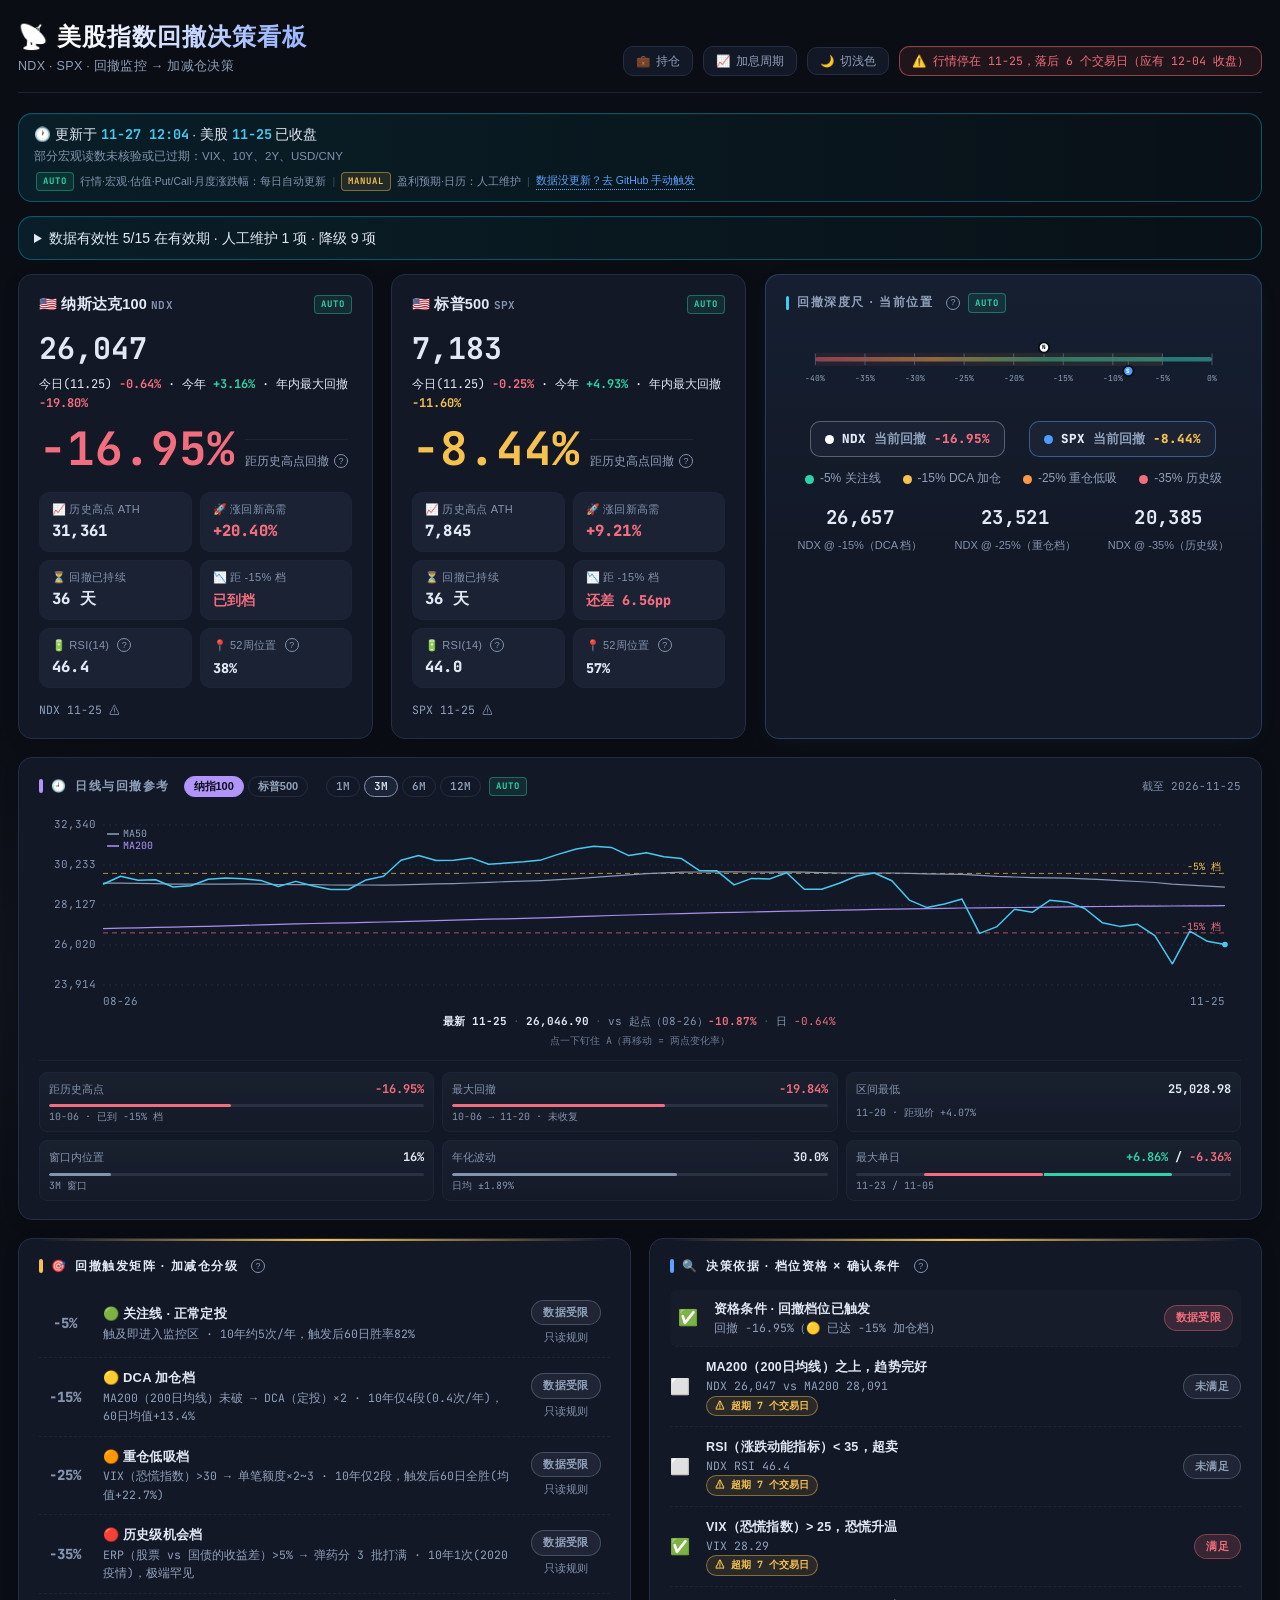
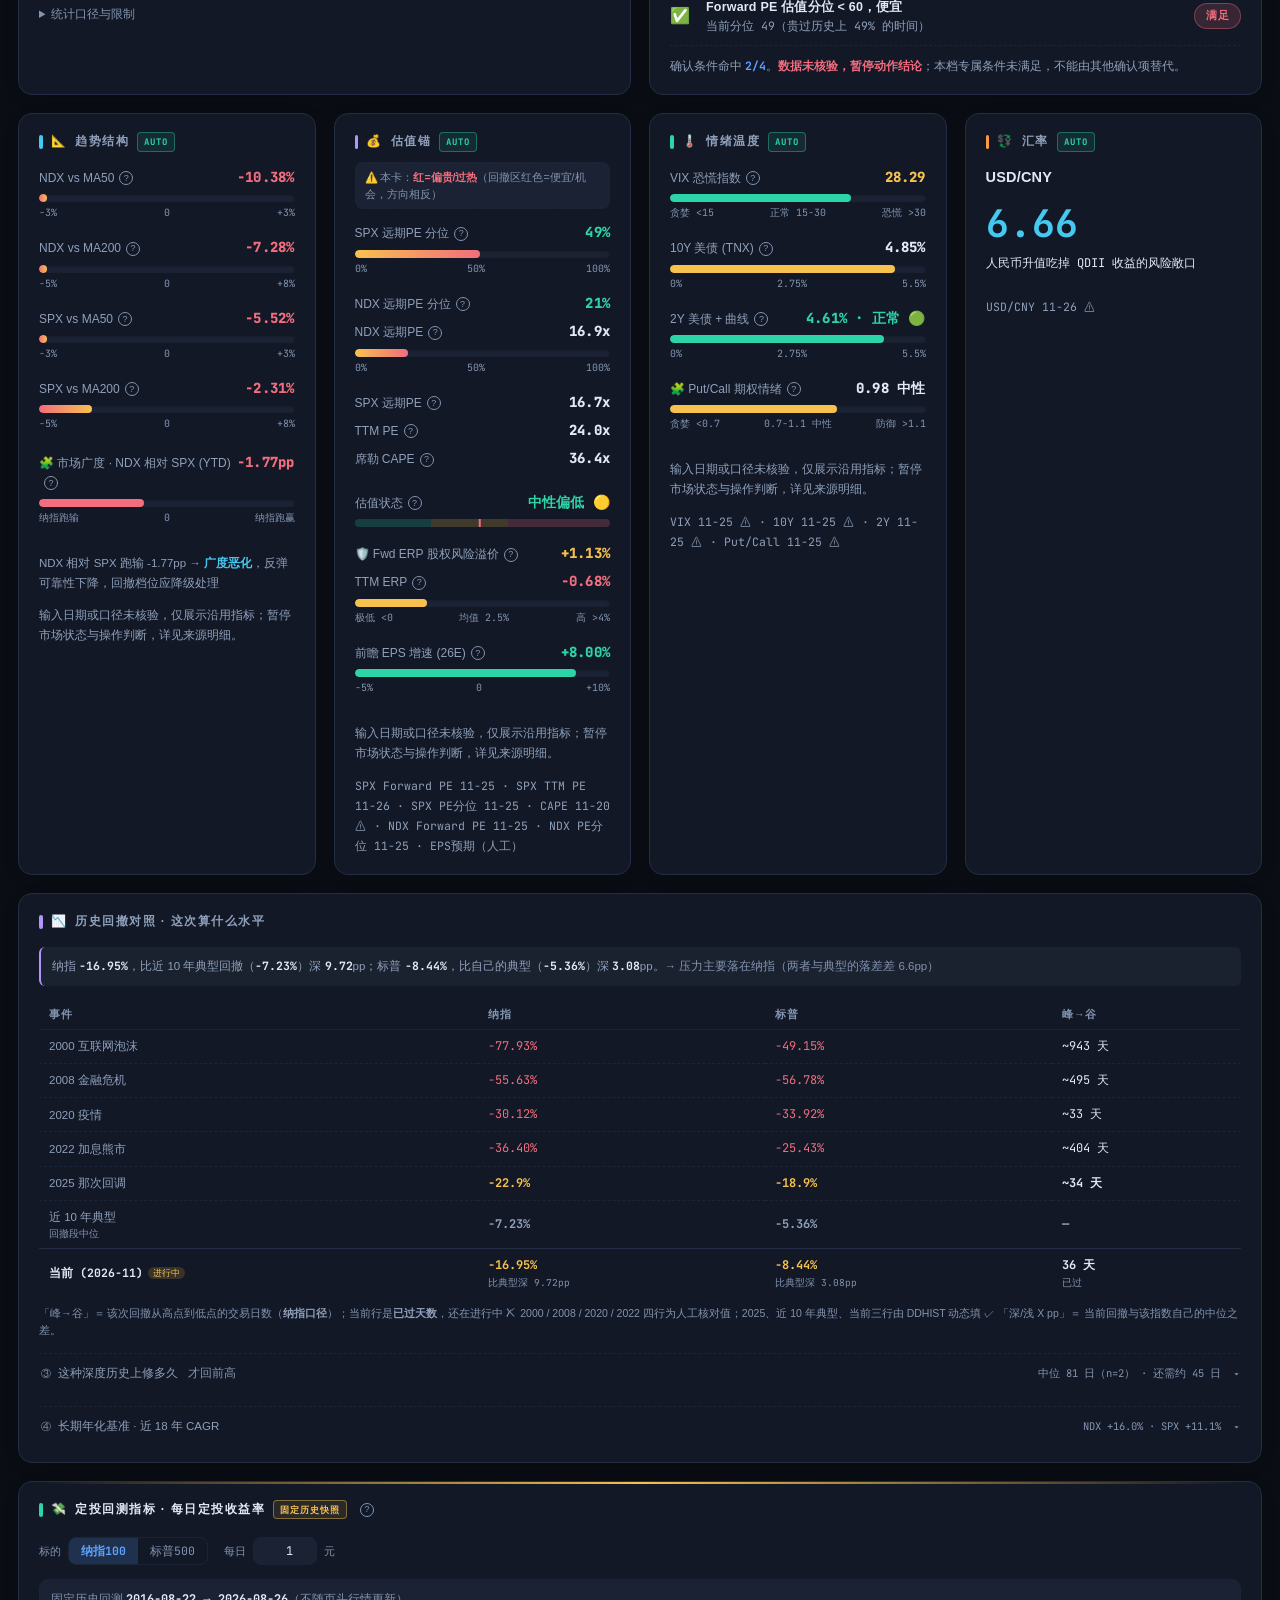
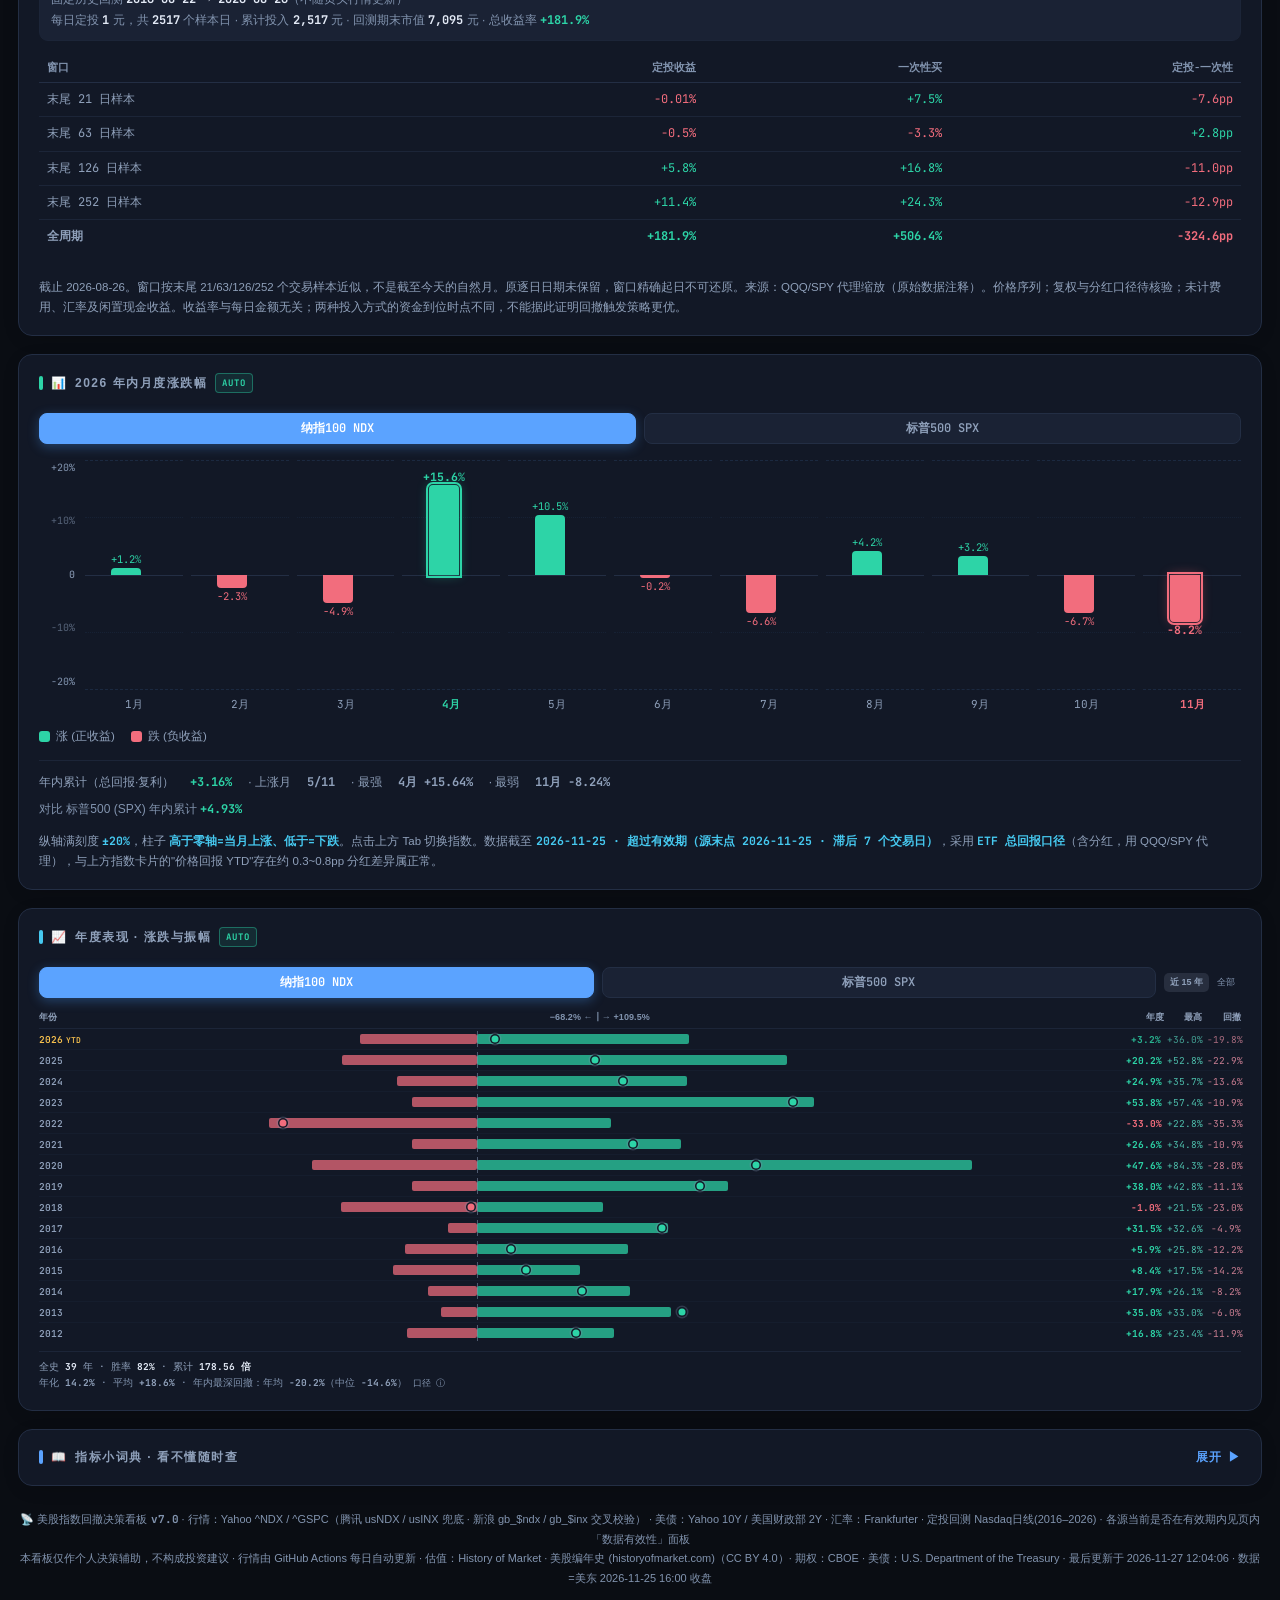
==== commit 28736375: "feat(index): 年度表现倒序（最新在上）＋ 页脚补回撤中位 - draw() 先 slice(-15) 再 reverse：默认 15 年与「全部」都把 2026 放在第一行，   「全部」" ====
--- a/index.html
+++ b/index.html
@@ -845,22 +845,28 @@
   .yc-hd { gap: 6px; }
   /* ⚠ 必须 display:block —— 这是 <span>，默认 inline 的 height/position 都不生效，
      子元素的绝对定位全塌成 0 高度（实测：条和点都渲染了但看不见）✗ */
-  .yc-plot { display: block; position: relative; height: 13px; min-width: 40px; }
+  .yc-plot { display: block; position: relative; height: 16px; min-width: 40px; }
   .yc-plot-hd { color: var(--tx3); font-family: var(--sans); font-size: 9px;
     text-align: center; font-weight: 600; letter-spacing: .01em; }
   /* 0% 基准竖线：所有年份共用，红绿段都从它出发 ✓ */
-  .yc-zero { position: absolute; top: -1px; bottom: -1px; width: 1px;
-    background: var(--tx3); opacity: .30; }
+  /* ⚠ 零线必须压在最上层（z-index）+ 提亮 ——
+     原来 `top:-1/bottom:-1` + `opacity:.30` + 无 z-index，被红绿条整个盖住 ✗ */
+  .yc-zero { position: absolute; top: 0; bottom: 0; width: 1px;
+    background: var(--tx3); opacity: .55; z-index: 3; }
   /* 波动范围：从 dd 到 0（红）或 0 到 runup（绿）；一格覆盖一年 ✓ */
-  .yc-rng { position: absolute; top: 3px; height: 7px; border-radius: 2px; }
+  .yc-rng { position: absolute; top: 3px; height: 10px; border-radius: 2px; }
   /* ⚠ 用 --green / --red，不是 --up / --down —— 后者是 positions.css 的变量，
      tokens.css（index.html 用的这套）里没有 → var() 未定义会让整条声明失效，
      背景直接变透明（实测：条和点都渲染了但完全看不见）✗ */
-  .yc-rng.up { background: color-mix(in srgb, var(--green) 52%, transparent); }
-  .yc-rng.dn { background: color-mix(in srgb, var(--red) 52%, transparent); }
+  .yc-rng.up { background: color-mix(in srgb, var(--green) 72%, transparent); }
+  .yc-rng.dn { background: color-mix(in srgb, var(--red) 72%, transparent); }
   /* 年度结果点：实心 + 卡片底色描边，保证在任何段上都清晰 ✓ */
-  .yc-dot { position: absolute; top: 50%; width: 6px; height: 6px; border-radius: 50%;
-    transform: translate(-50%, -50%); box-shadow: 0 0 0 1.5px var(--card); z-index: 2; }
+  /* ⚠ 双层描边（2026-11-27）—— 条加粗到 10px 后，单层 1.5px 底描边不够，
+     点会「陷进」同色的条里分不清；外圈再套一层半透灰把它托出来 ✓ */
+  .yc-dot { position: absolute; top: 50%; width: 7px; height: 7px; border-radius: 50%;
+    transform: translate(-50%, -50%); z-index: 4;
+    box-shadow: 0 0 0 1.5px var(--card),
+                0 0 0 3px color-mix(in srgb, var(--tx3) 28%, transparent); }
   /* dot 的颜色由**自己的 class** 决定（不再靠 ~ 兄弟选择器）——
      现在一行里红段/绿段可能并存，兄弟选择器会匹配到第一个段、上错色 ✗ */
   .yc-dot { background: var(--tx); }
@@ -1299,7 +1305,7 @@
   <div class="yc-table">
     <div class="yc-row yc-hd">
       <span class="yc-y">年份</span>
-      <span class="yc-plot-hd">回撤 ←┃→ 最高</span>
+      <span class="yc-plot-hd" id="yc-axis-hd">回撤 ←┃→ 最高</span>
       <span class="yc-v">年度</span>
       <span class="yc-v">最高</span>
       <span class="yc-v">回撤</span>
@@ -2896,7 +2902,12 @@
 
   function draw() {
     const all = rowsOf(idx);
-    const shown = span === "all" ? all : all.slice(-15);
+    /* ⚠ 2026-11-27：改成**倒序**（最新年份在最上）—— 用户要求。
+       原来按年份升序（1987 → 2026），最新那一年永远压在最底下：默认 15 年要滚到卡片底部才看见，
+       切「全部」还得在 560px 的内部滚动区里拖到底 ✗
+       ⚠ 顺序：**先切片再倒序**（`slice(-15)` → `reverse()`）——
+         若先倒序再 slice(-15)，取到的是 1987~2001 那 15 年，正好取反 ✗ */
+    const shown = (span === "all" ? all : all.slice(-15)).reverse();
     const ytdYear = T ? T.y : null;
     body.innerHTML = shown.map((x) => {
       const isYtd = ytdYear && x.y === ytdYear;
@@ -2929,15 +2940,23 @@
     const tb = document.querySelector(".yc-table");
     if (tb) tb.classList.toggle("is-scroll", shown.length > 15);
 
+    /* 表头给出**当前轴的实际范围** —— 换个指数量程会变（SPX 最浅 −48.0%），
+       不写出来就不知道条的两端到底代表多少 ✗ */
+    const axisHd = document.getElementById("yc-axis-hd");
+    if (axisHd) axisHd.textContent = pct(AXIS.lo) + " ←┃→ " + pct(AXIS.hi);
+
     const st = (H.stats || {})[idx];
     if (!st) { foot.innerHTML = ""; return; }
     const worst = (H[idx] || []).reduce((a2, x) => (x.dd < a2.dd ? x : a2), { dd: 0, y: "-" });
     foot.innerHTML = '<div class="yc-f1">全史 <b>' + st.n + "</b> 年 · 胜率 <b>" + st.winRate
       + "%</b> · 累计 <b>" + st.cum + " 倍</b></div>"
       + '<div class="yc-f2">年化 <b>' + st.cagr + "%</b> · 平均 <b>" + pct(st.avg)
-      + "</b> · 回撤均值 <b>" + pct(st.avgDD) + "</b>"
+      + "</b> · 年内最深回撤：年均 <b>" + pct(st.avgDD) + "</b>"
+      + (Number.isFinite(st.medDD) ? "（中位 <b>" + pct(st.medDD) + "</b>）" : "")
       + '<span class="yc-fx" style="margin-left:6px" title="红段＝年内最大回撤（0 左侧）；'
       + '绿段＝年内最大涨幅（0 右侧）；●＝年度收盘结果，落在两段之间'
+      + '｜「年均」＝各年年度最大回撤的算术平均（会被 2000–2002 / 2008 这类股灾年拉深）；'
+      + '「中位」＝一半年份比它浅，才是典型年份；两个数差得多说明均值被极端年带跑 ✗'
       + '｜最深 ' + pct(worst.dd) + "（" + worst.y + "）| " + String(H.basis).replace(/"/g, "'")
       + '">口径 ⓘ</span></div>';
   }
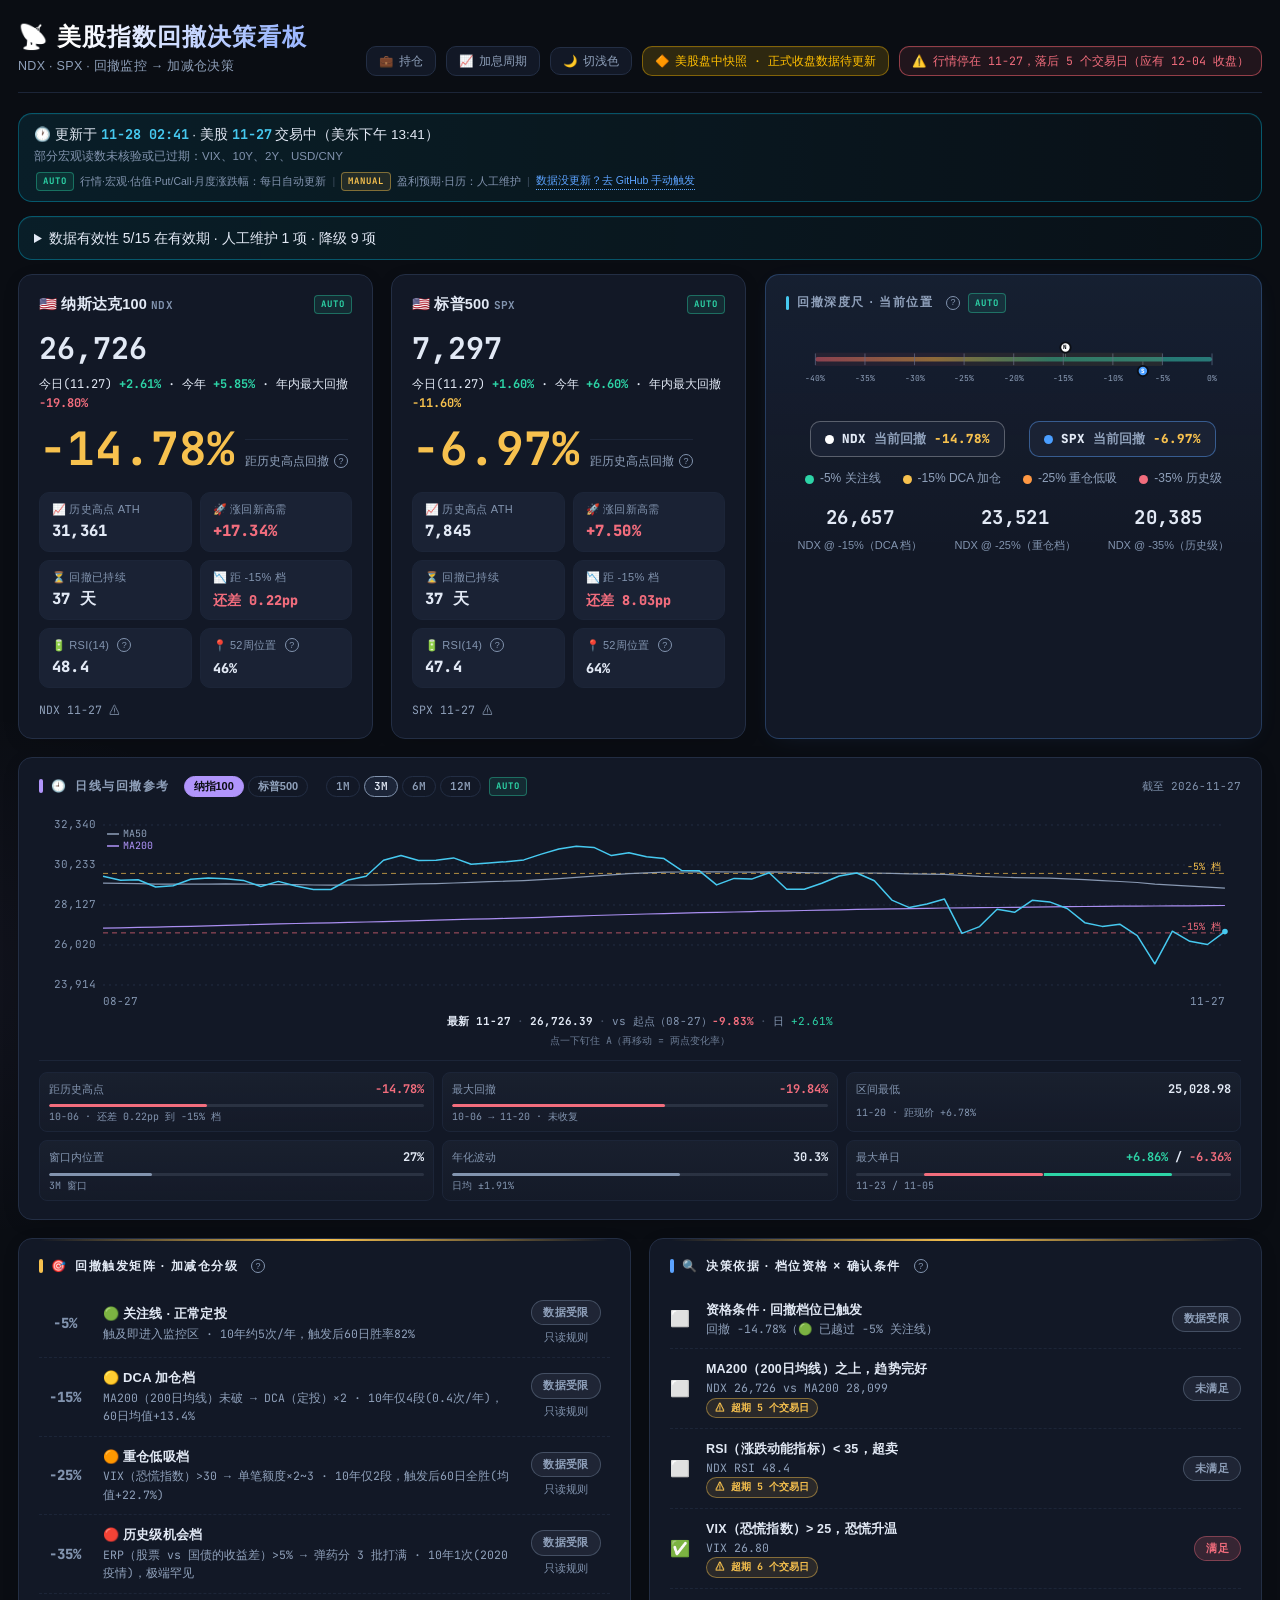
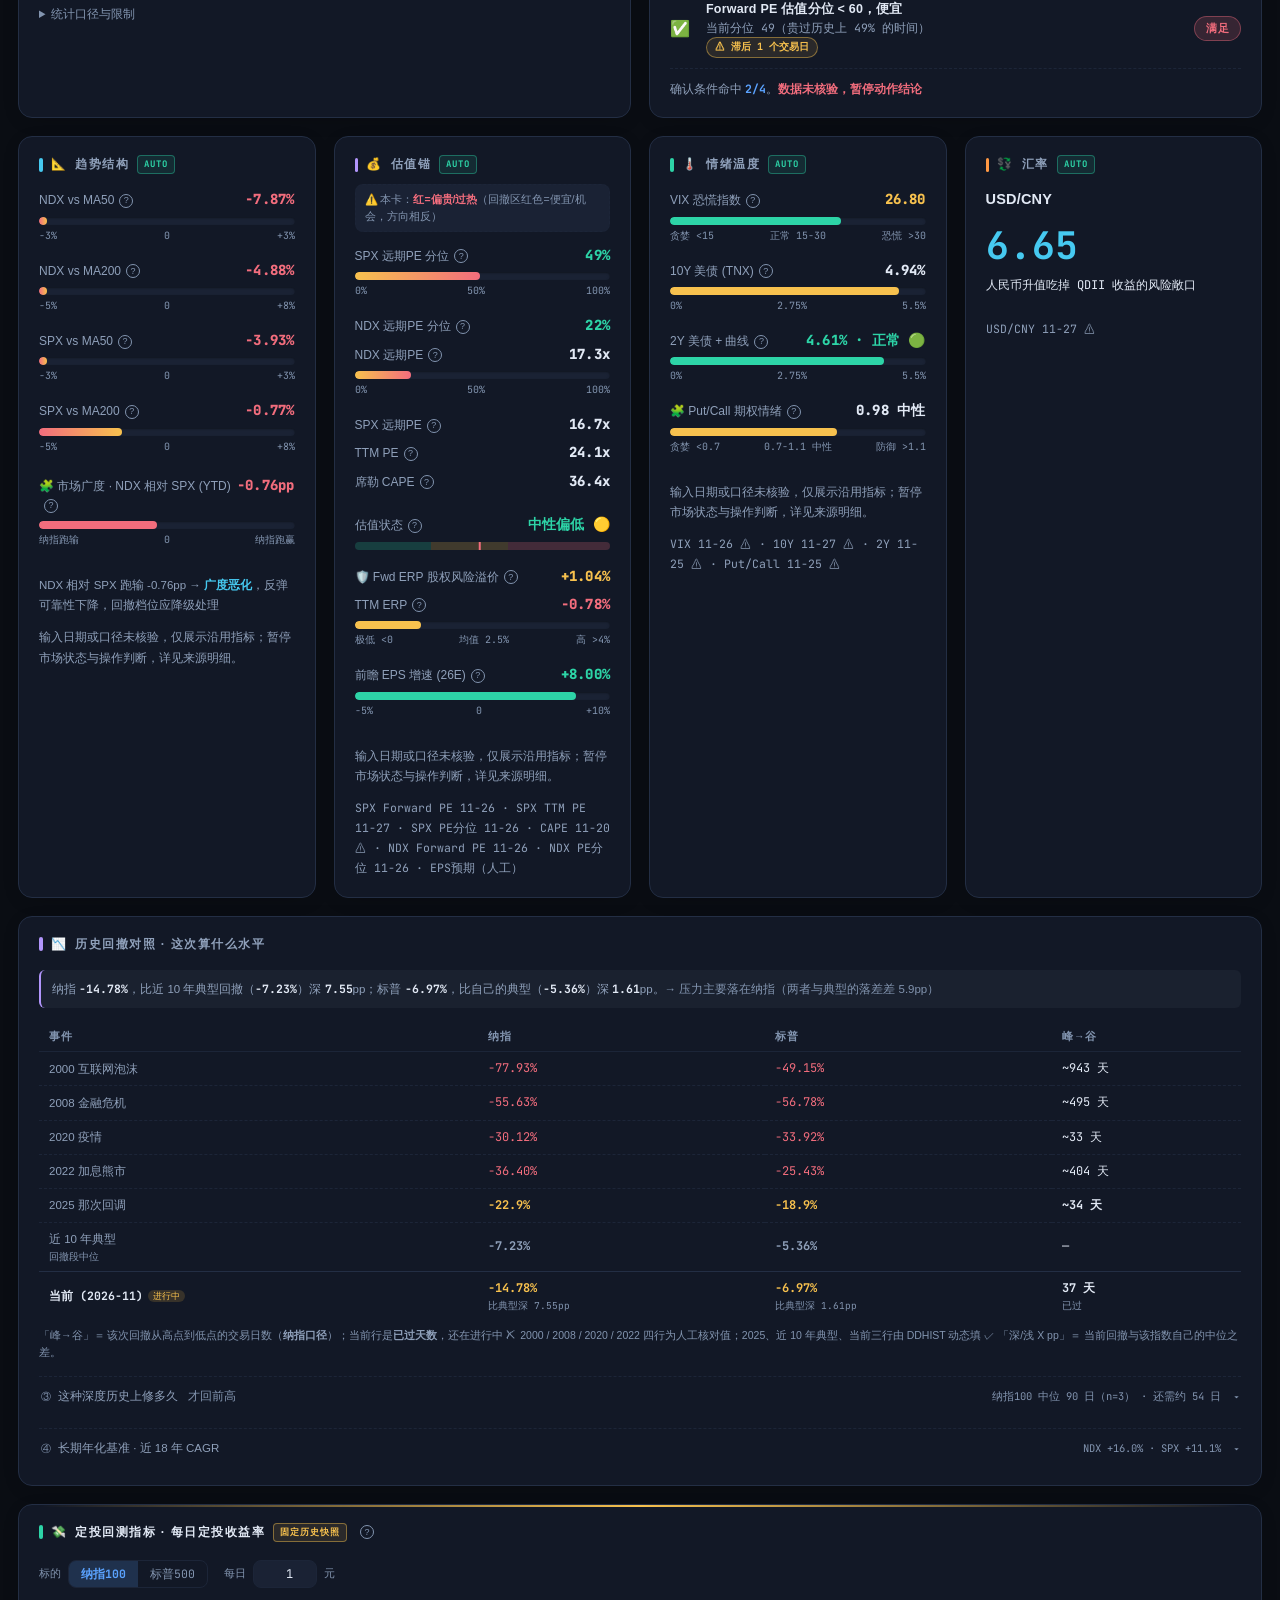
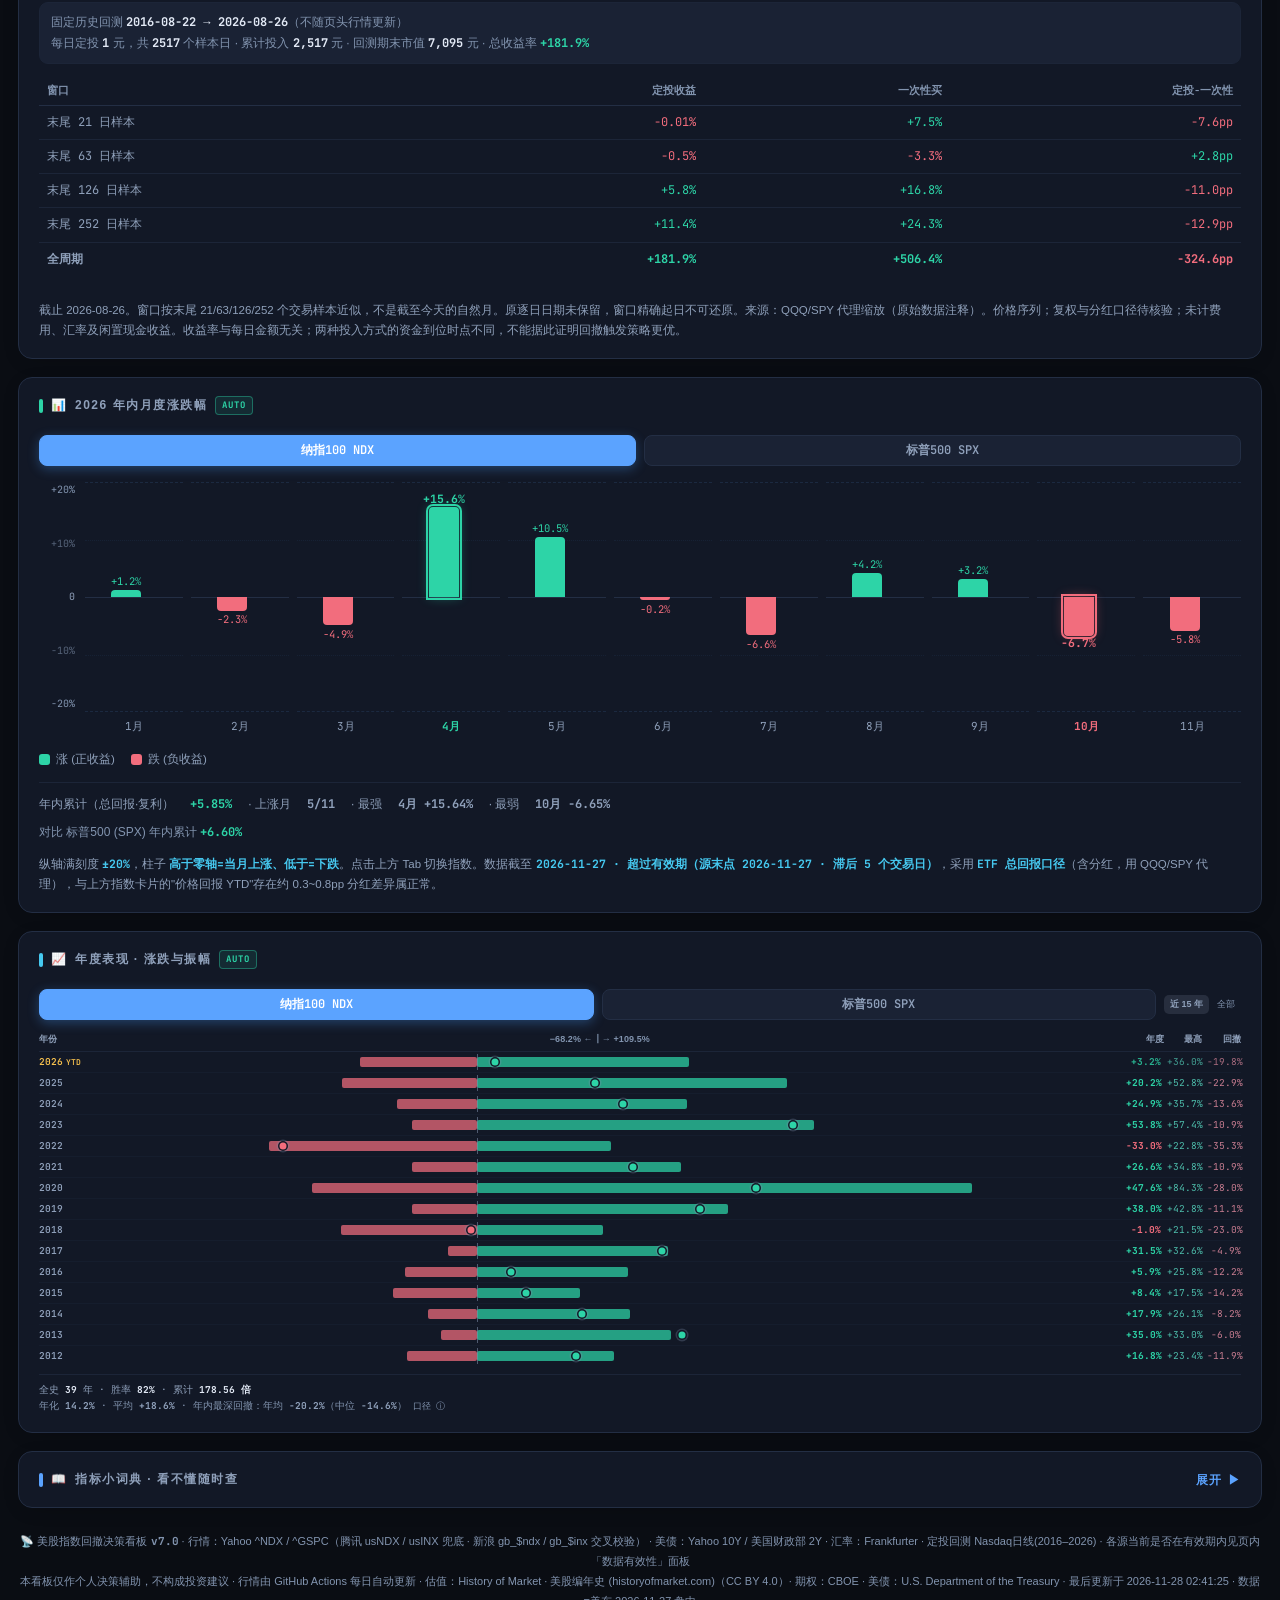
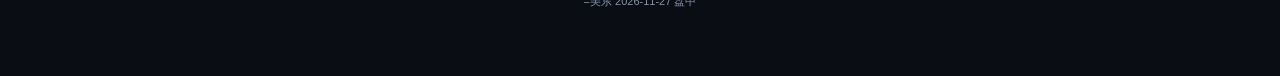
==== commit 3a82abb2: "feat(dd): 三指数回撤修复时间表（NDX_DD → DD_HIST：纳指 / 标普 / 日经） 用户「日经的这种回撤要多久修复？」→「那纳指和标普是不是也可以加？」  - 新块 DD_HIST" ====
--- a/index.html
+++ b/index.html
@@ -550,6 +550,14 @@
     color: var(--tx3); font-feature-settings: "tnum"; white-space: nowrap; }
   /* 窄屏：关键数换到第二行时左对齐（auto 会把它推到最右、还可能被 pad 推出可视区） */
   @media (max-width: 430px) { .hx-fold-k { margin-left: 0; } }
+  /* 三指数 tab（2026-11-27）：DD_HIST 一块覆盖 ndx/spx/n225，折叠件里用这组胶囊切换 ——
+     视觉语言照抄「日线与回撤参考」那组区间按钮（小胶囊、选中浅底实边），不新造一种切换器 ✗ */
+  .hx-dd-tabs { display: flex; flex-wrap: wrap; gap: 4px; margin: 0 0 9px; }
+  .hx-dd-tab { font: inherit; font-size: 11px; font-weight: 600; color: var(--tx2);
+    background: transparent; border: 1px solid var(--line); border-radius: 999px;
+    padding: 1px 9px; cursor: pointer; line-height: 1.5; }
+  .hx-dd-tab:hover { color: var(--tx); border-color: var(--tx3); }
+  .hx-dd-tab.on { color: var(--tx); background: var(--line-soft); border-color: var(--tx3); }
   .hx-foot { margin-top: 7px; font-size: 10.5px; color: var(--tx3); line-height: 1.65; }
   .hx-foot b { color: var(--tx2); }
   .hx-th-note { display: block; font-size: 9px; color: var(--tx3); font-weight: 400; opacity: .8; }
@@ -1211,7 +1219,9 @@
       「深/浅 X pp」＝ 当前回撤与该指数自己的中位之差。</div>
 
     <!-- 这波跌多久能修复（2026-11-07 从 positions.html 搬来；2026-11-14 收进折叠件）
-         ⚠ 数据：data.js 的 NDX_DD（AUTO，scripts/build-ndx-dd.mjs 生成，纳指 1995 至今 8,000+ 个交易日）
+         ⚠ 数据：data.js 的 DD_HIST（AUTO，scripts/build-dd-hist.mjs；2026-11-27 由单指数的 NDX_DD 升级）
+           三个指数同一套算法：ndx 1995 起（FRED 8,031 根）· spx 1995 起（腾讯区间 8,030 根）·
+           n225 1985 起（FRED 10,315 根，含 1989 泡沫那段 −82%）
            DDHIST 只有 5 个近期事件、样本太小 ✗ 所以走另一份数据 ✓
          ⚠ 为什么折叠：它回答的是「还要等多久」，与主表的「这次算多深」是两个问题，
            平铺会让两者抢同一视线；summary 里已给「中位 N 日 · 还需约 M 日」，不展开也知道结论 ✓ -->
@@ -1702,96 +1712,103 @@
      给「峰→收复」的中位/区间/累计概率 ✓
      ⚠ 三个前提必须写在卡面上，否则会被当成预测 ✗
        ① 样本量小（−10~−15% 档只有 11 次）② 右尾厚（最快 39 / 最慢 265 日）③ 修复 ≠ 回本 */
-  (function renderHistRepair() {
+  /* 三指数「这种深度修多久」（2026-11-27：NDX_DD → DD_HIST）——
+     用户「日经的这种回撤要多久修复？」→「那纳指和标普是不是也可以加？」
+     三种口径与旧版逐字一致，只是把「单个指数」换成 tab：峰→**收复前高**的交易日数、
+     「还需约」＝ 中位 − 已过（已过取 ongoing 事件的 age，三指数同一口径），
+     本档无已完成样本时**只往更深一档借**（往浅借会系统性低估等待时间 ✗）。
+     ⚠ 每档样本量 n 必须印出来：−15~−20% 档只有 1~3 次，中位数看着像结论、其实只有几个样本 ✗ */
+  (function initHistRepair() {
     const box = $("hist-repair");
     if (!box) return;
-    const N = (typeof NDX_DD !== "undefined" && NDX_DD) ? NDX_DD : null;
-    if (!N || !Array.isArray(N.events) || !Array.isArray(N.stats)) { box.innerHTML = ""; return; }
-    const og = N.events.filter((e) => e.ongoing).sort((a, b) => (a.peak < b.peak ? 1 : -1))[0] || null;
-    const dd = og ? og.dd : ndxDD;
-    /* ⚠ 2026-11-14 修一处口径自相矛盾（排布局时发现的）：
-       原来 `past` 取 `og.toTrough`（峰→**谷**，22 日），而「峰→收复·中位 53 日」是**从高点**算起 ——
-       22 + 31 = 53 看似自洽，但主表「当前」行的「已过」用的是 `D.ndx.days`（峰→**今天**，28 日），
-       于是同一张卡里「已过 28 天」＋「还需约 31 日」＝ 59 ≠ 53 ✗；
-       positions 页那句「回到前高约还差 N 周」也是按「今天」算的 → 三处会各说各话。
-       → 统一成「峰→今天」：28 + 25 = 53 ✓（已经反弹了一段，剩余天数理应比「假设今天还在谷底」少） */
-    const past = Number.isFinite(D.ndx.days) ? D.ndx.days : (og ? og.toTrough : null);
-    const bOwn = N.stats.find((x) => {
-      if (x.k === "d10") return dd > -15;
-      if (x.k === "d15") return dd <= -15 && dd > -20;
-      if (x.k === "d20") return dd <= -20 && dd > -30;
-      return dd <= -30;
-    }) || null;
-    /* ⚠ 2026-11-22 加「本档无样本时借用相邻档」——
-       修好数据源（东财 100.NDX → 100.NDX100）后，本次 dd 从 −18.05%（错，那是纳斯达克综合）
-       变成 **−19.84%**（与「今年这几次跌」那格完全一致 ✓），落入 −15~−20% 档；
-       而这一档在 NDX 真实历史里**一个已完成样本都没有**（NDX 这十几年要么跌 10 出头、要么直接 −20% 以上）
-       → 整块只剩「没有样本」四个字，对「还要等多久」毫无帮助 ✗
-       → 无样本时借用**更深一档**（−20~−30%），并在卡面显著标明借的是哪一档、几个样本 ✓
-         只往更深的方向借：借更浅的一档会系统性低估等待时间 ✗ */
-    const bAlt = (!bOwn || !bOwn.n)
-      ? (N.stats.find((x) => x.k === "d20" && x.n > 0) || N.stats.find((x) => x.k === "d30" && x.n > 0) || null)
-      : null;
-    const b = (bOwn && bOwn.n) ? bOwn : bAlt;
-    if (!b || !b.n) { box.innerHTML = '<div class="hr-head">这波跌多久能修复</div><div class="hr-line">这一档没有已完成的历史样本（当前 ' + neg(pct(dd)) + '）</div>'; return; }
-    const left = Number.isFinite(past) && Number.isFinite(b.medianTotal) ? Math.max(0, b.medianTotal - past) : null;
-    const mo = (n) => (Math.round(n * 1.4) / 30.4).toFixed(1);
-    const prs = (b.within || []).map((w) => {
-      const p2 = w.n ? Math.round(w.k / w.n * 100) : null;
-      return "≤" + (w.days / 21).toFixed(0) + "月 <b>" + (p2 === null ? "—" : p2 + "%") + "</b>";
-    }).join(" · ");
-    /* ⚠ 2026-11-14 从**两张 4 列表**改成**一张 2 列表**（用户：「4 个模块、4 个表格排布混乱」）——
-       原结构：表 A（峰→收复中位 / 25~75% / 已过 / 还需约）＋ 表 B（≤1/2/3/6 月 × 命中笔数），
-       手机 356px 下每列只剩 80px，「1 个月」「4/11」全在折行，扫读成本极高 ✗
-       → 现在一张「指标 | 值」纵表：上面 4 行是**时间**、下面 N 行是**概率**，
-         一列标签一列数值，手机上不再挤成一团 ✓（信息一条没少）
-       ⚠ summary 里也塞了关键数（中位 N 日 · 还需约 M 日）—— 折叠状态下也能读到结论 ✓ */
-    /* 进度条：已走 / 中位（0~100，超过中位就钉在 100 并换色）*/
-    /* ⚠ 2026-11-22 重做（用户：「精简和视觉结合」）——
-       上一版是「一张 8 行表格 ＋ 一条进度条」，三处重复且密：
-       ① 「25%~75% → 75~86 日」与进度条说的是同一段区间；
-       ② 「已过 33 / 还需 48」在表里一行、条上又写一遍；
-       ③ 4 行概率在 n=2 时全是 0/2、0/2、0/2、2/2，占四行却几乎没有信息 ✗
-       → 现在：**一个大数字（还需约 48 日）＋ 一条时间尺 ＋ 一行概率**
-         时间尺把「今天 / 中位 / p25~p75 区间带」画在同一条轴上（绝对定位），
-         三个数的相对位置一眼可见，不用在表格里上下对照 ✓
-       轴长取 p75 × 1.04（而不是中位）：否则 p25~p75 那段会挤在最右端、看不出宽度；
-       中位刻度线用实色竖线，区间带用淡灰块，已走段用蓝条 —— 三层信息不抢同一个视觉通道 ✓ */
-    const canRuler = Number.isFinite(past) && Number.isFinite(b.medianTotal) && b.medianTotal > 0;
-    const axis = canRuler ? Math.max(b.p75, b.medianTotal, past) * 1.04 : 1;
-    const at = (v) => Math.max(0, Math.min(100, (Number.isFinite(v) ? v : 0) / axis * 100));
-    const tone = !canRuler ? "" : (past >= b.p75 ? " over" : (past >= b.medianTotal ? " done" : ""));
-    const probTxt = (b.within || []).map((w) =>
-      "≤" + (w.days / 21).toFixed(0) + " 月 <b>" + w.k + "/" + w.n + "</b>").join(" · ");
-    const ruler = !canRuler ? "" : '<div class="hr-rl">'
-      + '<div class="hr-rl-track ' + tone + '">'
-      + '<i class="hr-rl-band" style="left:' + at(b.p25).toFixed(1) + '%;width:'
-      + Math.max(0, at(b.p75) - at(b.p25)).toFixed(1) + '%"></i>'
-      + '<i class="hr-rl-done" style="width:' + at(past).toFixed(1) + '%"></i>'
-      + '<i class="hr-rl-med" style="left:' + at(b.medianTotal).toFixed(1) + '%"></i>'
-      + "</div>"
-      + '<div class="hr-rl-ax">'
-      + '<span class="hr-rl-t" style="left:' + at(past).toFixed(1) + '%">今天 · ' + past + " 日</span>"
-      + '<span class="hr-rl-t end" style="left:' + at(b.medianTotal).toFixed(1) + '%">中位 ' + b.medianTotal + "</span>"
-      + "</div></div>";
-    box.innerHTML = '<div class="hr-head">这波跌多久能修复'
-      + '<i>' + (bAlt
-        ? "⚠ 当前 " + pct(dd).replace("-", "−") + " 这一档（" + (bOwn ? bOwn.label : "—")
-          + "）在 NDX 历史里没有已收复的样本 → 借用更深一档 " + b.label + "（" + b.n + " 次）仅作参考"
-        : "同类跌幅 " + b.label + " · 历史 " + b.n + " 次已收复") + "</i></div>"
-      + '<div class="hr-lead">'
-      + '<b class="hr-lead-n">' + (left === null ? "—" : left) + "</b>"
-      + '<span class="hr-lead-u">日</span>'
-      + '<span class="hr-lead-lb">还需约' + (left === null ? "（样本不足）" : " · 约 " + mo(left) + " 个月") + "</span></div>"
-      + ruler
-      + '<div class="hr-prob">' + probTxt + "</div>"
-      + '<div class="hr-note">⚠ 样本只有 ' + b.n + " 次，25%~75% 落在 " + b.p25 + "~" + b.p75
-      + " 日（尺上那段灰带）、右尾更厚 → 中位只是「常见情况」，不是预测 ✗；「修复」指指数回前高，与账户回本不是一回事</div>";
-    /* 折叠条上的关键数：不展开也能判断「要不要展开看分布」 */
-    const kEl = $("hx-repair-k");
-    /* ⚠ 2026-11-22 加样本量：−15~−20% 这一档只有 2 个历史样本，而「中位 176 日」看上去像个确定结论 ✗ ——
-       把 n 印在折叠条上，读者一眼知道该把这句信几分 ✓ */
-    if (kEl) kEl.textContent = "中位 " + b.medianTotal + " 日（n=" + b.n + "）" + (left === null ? "" : " · 还需约 " + left + " 日");
+    const H = (typeof DD_HIST !== "undefined") ? DD_HIST : null;
+    if (!H || !H.indices) { box.innerHTML = ""; return; }
+    const KEYS = [["ndx", "纳指100"], ["spx", "标普500"], ["n225", "日经225"]];
+    /* tab 状态存在容器的 dataset 上：整块会重渲染（改主题/刷新数据），存局部变量会被重置 ✗ */
+    let sel = box.dataset.k || "ndx";
+
+    const paint = () => {
+      const kEl = $("hx-repair-k");
+      const name = (KEYS.find((x) => x[0] === sel) || [sel, sel])[1];
+      const tabs = '<div class="hx-dd-tabs">' + KEYS.map(([k, nm]) =>
+        '<button type="button" class="hx-dd-tab' + (k === sel ? " on" : "") + '" data-k="' + k + '">' + nm + "</button>").join("") + "</div>";
+      const v = H.indices[sel];
+      if (!v || !Array.isArray(v.events) || !Array.isArray(v.stats)) {
+        box.innerHTML = tabs;
+        if (kEl) kEl.textContent = "无数据";
+        return;
+      }
+      const og = v.events.filter((e) => e.ongoing).sort((a, b) => (a.peak < b.peak ? 1 : -1))[0] || null;
+      const stale = v.asOf && v.asOf !== H.asOf ? "，数据至 " + v.asOf.slice(5).replace("-", ".") : "";
+      if (!og) {
+        box.innerHTML = tabs + '<div class="hr-head">' + name + " 当前没有进行中的 ≥10% 回撤"
+          + '<i>' + v.since + " 起 " + v.events.length + " 次事件" + stale + "</i></div>";
+        if (kEl) kEl.textContent = name + " · 当前无进行中回撤";
+        return;
+      }
+      const dd = og.dd;
+      const past = Number.isFinite(og.age) ? og.age : og.toTrough;
+      const bOwn = v.stats.find((x) => {
+        if (x.k === "d10") return dd > -15;
+        if (x.k === "d15") return dd <= -15 && dd > -20;
+        if (x.k === "d20") return dd <= -20 && dd > -30;
+        return dd <= -30;
+      }) || null;
+      const bAlt = (!bOwn || !bOwn.n)
+        ? (v.stats.find((x) => x.k === "d20" && x.n > 0) || v.stats.find((x) => x.k === "d30" && x.n > 0) || null)
+        : null;
+      const b = (bOwn && bOwn.n) ? bOwn : bAlt;
+      if (!b || !b.n) {
+        box.innerHTML = tabs + '<div class="hr-head">' + name + " · 这波跌多久能修复</div>"
+          + '<div class="hr-line">当前 ' + neg(pct(dd)) + " 这一档没有已完成的历史样本</div>";
+        if (kEl) kEl.textContent = name + " · 样本不足";
+        return;
+      }
+      const left = Number.isFinite(past) && Number.isFinite(b.medianTotal) ? Math.max(0, b.medianTotal - past) : null;
+      const mo = (n) => (Math.round(n * 1.4) / 30.4).toFixed(1);
+      const canRuler = Number.isFinite(past) && Number.isFinite(b.medianTotal) && b.medianTotal > 0;
+      const axis = canRuler ? Math.max(b.p75, b.medianTotal, past) * 1.04 : 1;
+      const at = (x) => Math.max(0, Math.min(100, (Number.isFinite(x) ? x : 0) / axis * 100));
+      const tone = !canRuler ? "" : (past >= b.p75 ? " over" : (past >= b.medianTotal ? " done" : ""));
+      const probTxt = (b.within || []).map((w) =>
+        "≤" + (w.days / 21).toFixed(0) + " 月 <b>" + w.k + "/" + w.n + "</b>").join(" · ");
+      const ruler = !canRuler ? "" : '<div class="hr-rl">'
+        + '<div class="hr-rl-track ' + tone + '">'
+        + '<i class="hr-rl-band" style="left:' + at(b.p25).toFixed(1) + '%;width:'
+        + Math.max(0, at(b.p75) - at(b.p25)).toFixed(1) + '%"></i>'
+        + '<i class="hr-rl-done" style="width:' + at(past).toFixed(1) + '%"></i>'
+        + '<i class="hr-rl-med" style="left:' + at(b.medianTotal).toFixed(1) + '%"></i>'
+        + "</div>"
+        + '<div class="hr-rl-ax">'
+        + '<span class="hr-rl-t" style="left:' + at(past).toFixed(1) + '%">今天 · ' + past + " 日</span>"
+        + '<span class="hr-rl-t end" style="left:' + at(b.medianTotal).toFixed(1) + '%">中位 ' + b.medianTotal + "</span>"
+        + "</div></div>";
+      box.innerHTML = tabs
+        + '<div class="hr-head">' + name + " · 这波跌多久能修复"
+        + "<i>" + (bAlt
+          ? "⚠ 当前 " + neg(pct(dd)) + " 这一档（" + (bOwn ? bOwn.label : "—")
+            + "）没有已收复的样本 → 借用更深一档 " + b.label + "（" + b.n + " 次）仅作参考"
+          : "同类跌幅 " + b.label + " · 历史 " + b.n + " 次已收复" + stale) + "</i></div>"
+        + '<div class="hr-lead">'
+        + '<b class="hr-lead-n">' + (left === null ? "—" : left) + "</b>"
+        + '<span class="hr-lead-u">日</span>'
+        + '<span class="hr-lead-lb">' + (left === null ? "样本不足" : "约 " + mo(left) + " 个月") + "</span></div>"
+        + ruler
+        + '<div class="hr-prob">' + probTxt + "</div>"
+        + '<div class="hr-note">⚠ 样本只有 ' + b.n + " 次，25%~75% 落在 " + b.p25 + "~" + b.p75
+        + " 日（尺上那段灰带）、右尾更厚 → 中位只是「常见情况」，不是预测 ✗；「修复」指指数回前高，与账户回本不是一回事</div>";
+      if (kEl) kEl.textContent = name + " 中位 " + b.medianTotal + " 日（n=" + b.n + "）" + (left === null ? "" : " · 还需约 " + left + " 日");
+    };
+
+    /* tab 切换：重渲染同一块（数据源同一份 DD_HIST，切换只换 sel）*/
+    box.addEventListener("click", (e) => {
+      const b2 = e.target.closest && e.target.closest(".hx-dd-tab");
+      if (!b2) return;
+      sel = b2.dataset.k;
+      box.dataset.k = sel;
+      paint();
+    });
+    paint();
   })();
   /* 「当前 (2026-09)」原来是硬编码，数据到 10 月仍写 9 月（2026-10-17 修） */
   $("hist-cur-month").textContent = String(D.asOf?.us || D.date || "").slice(0, 7);
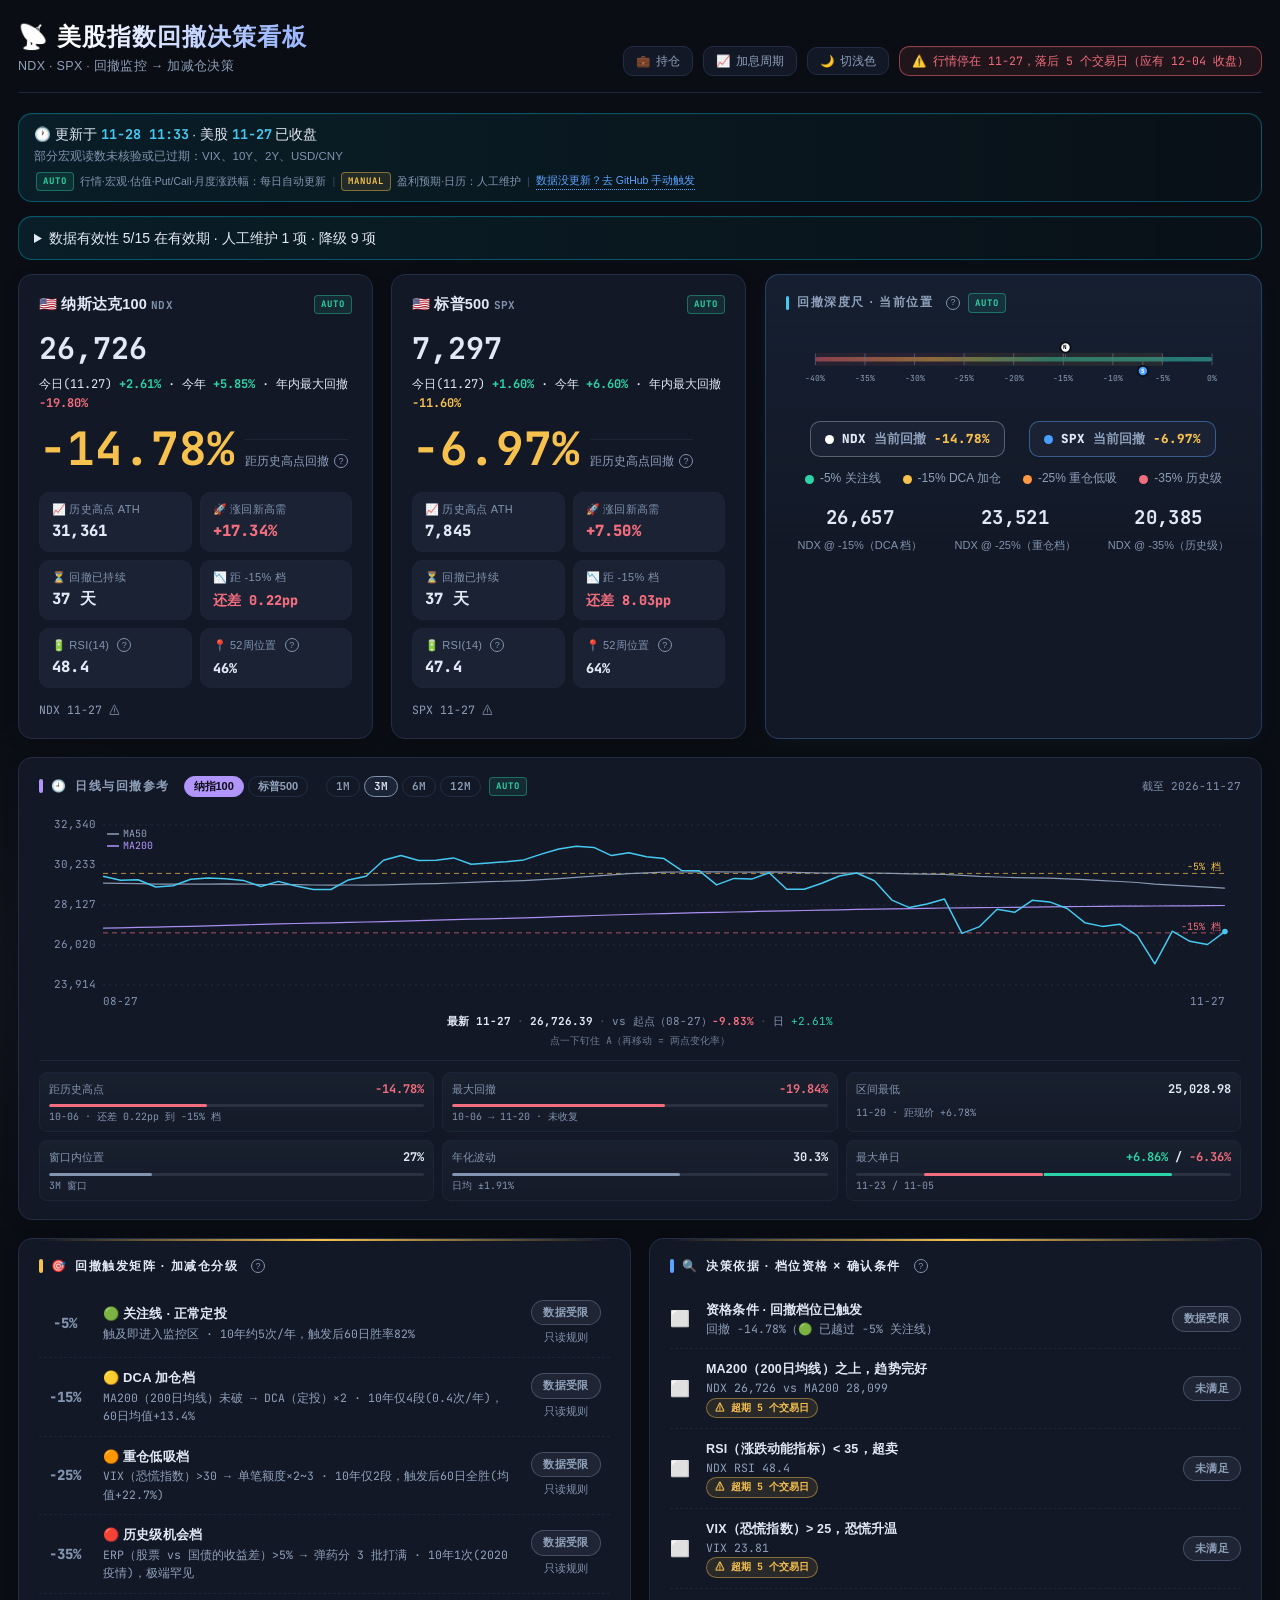
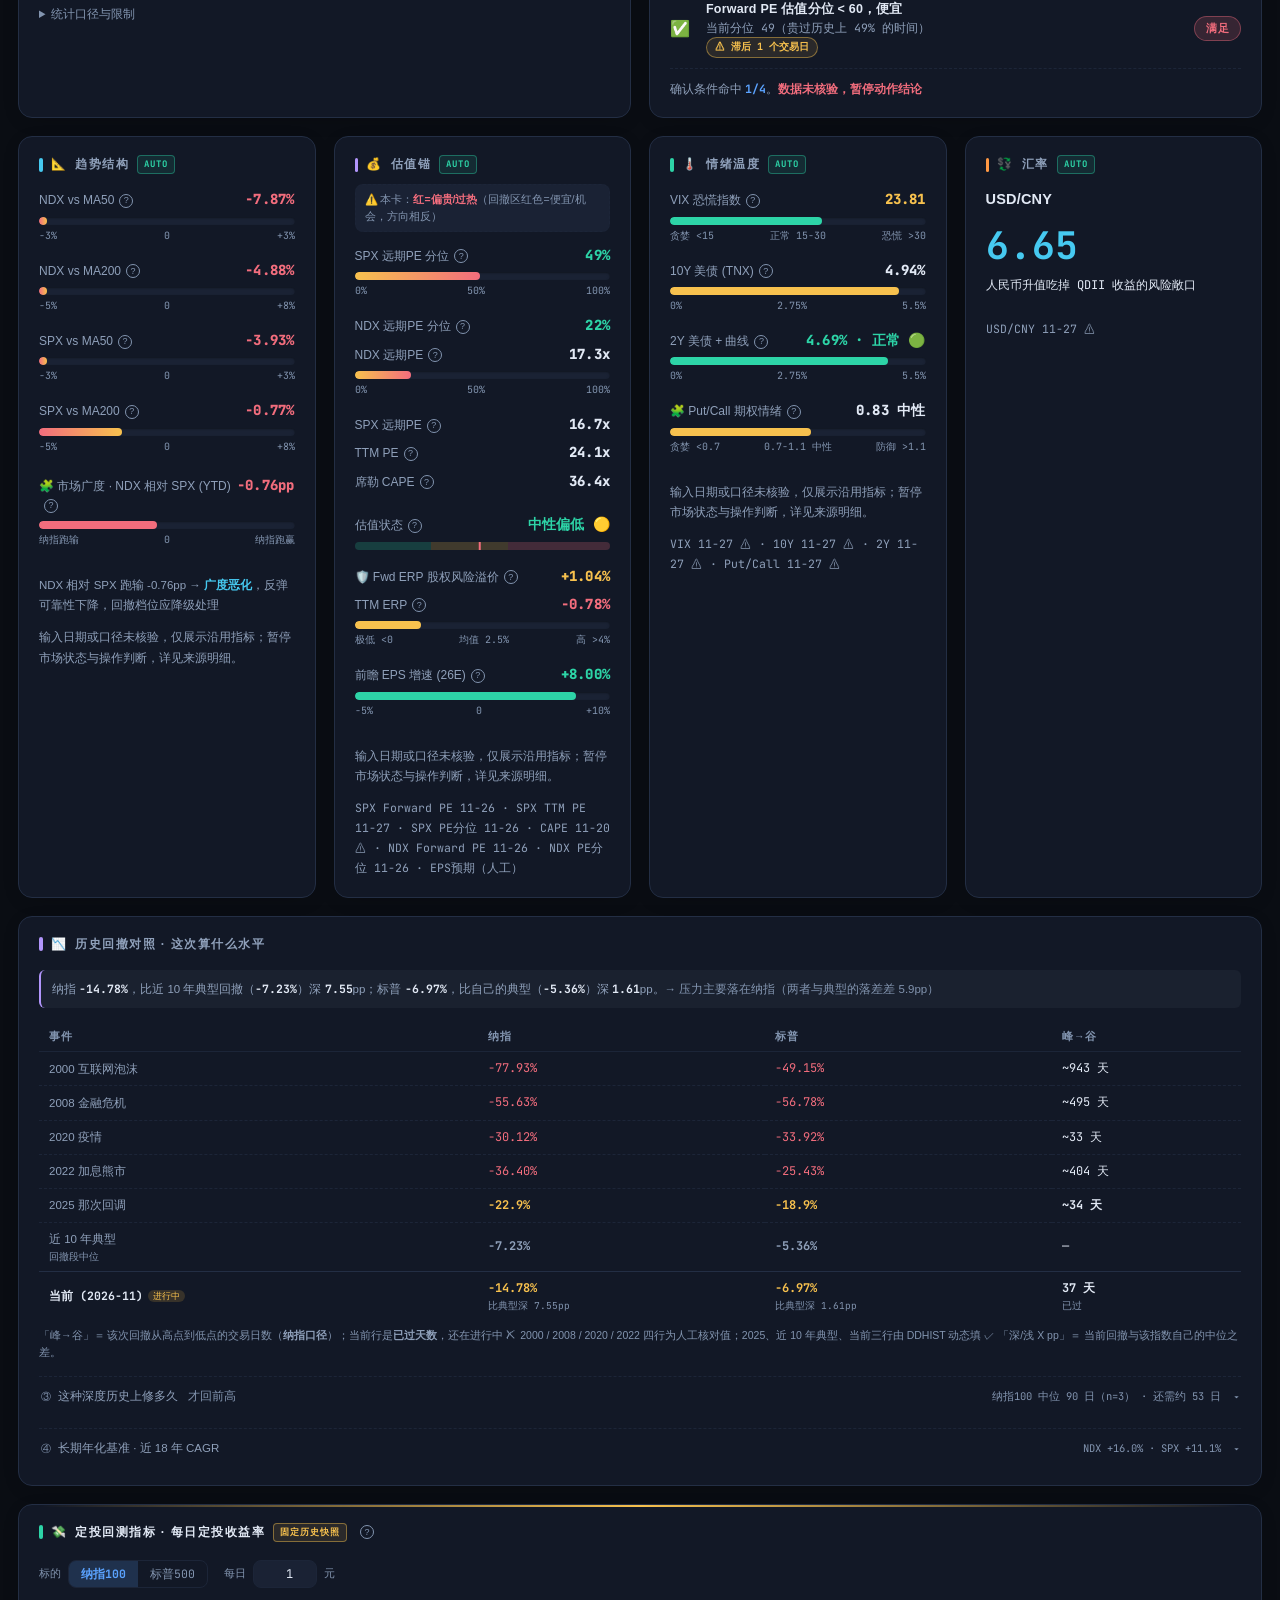
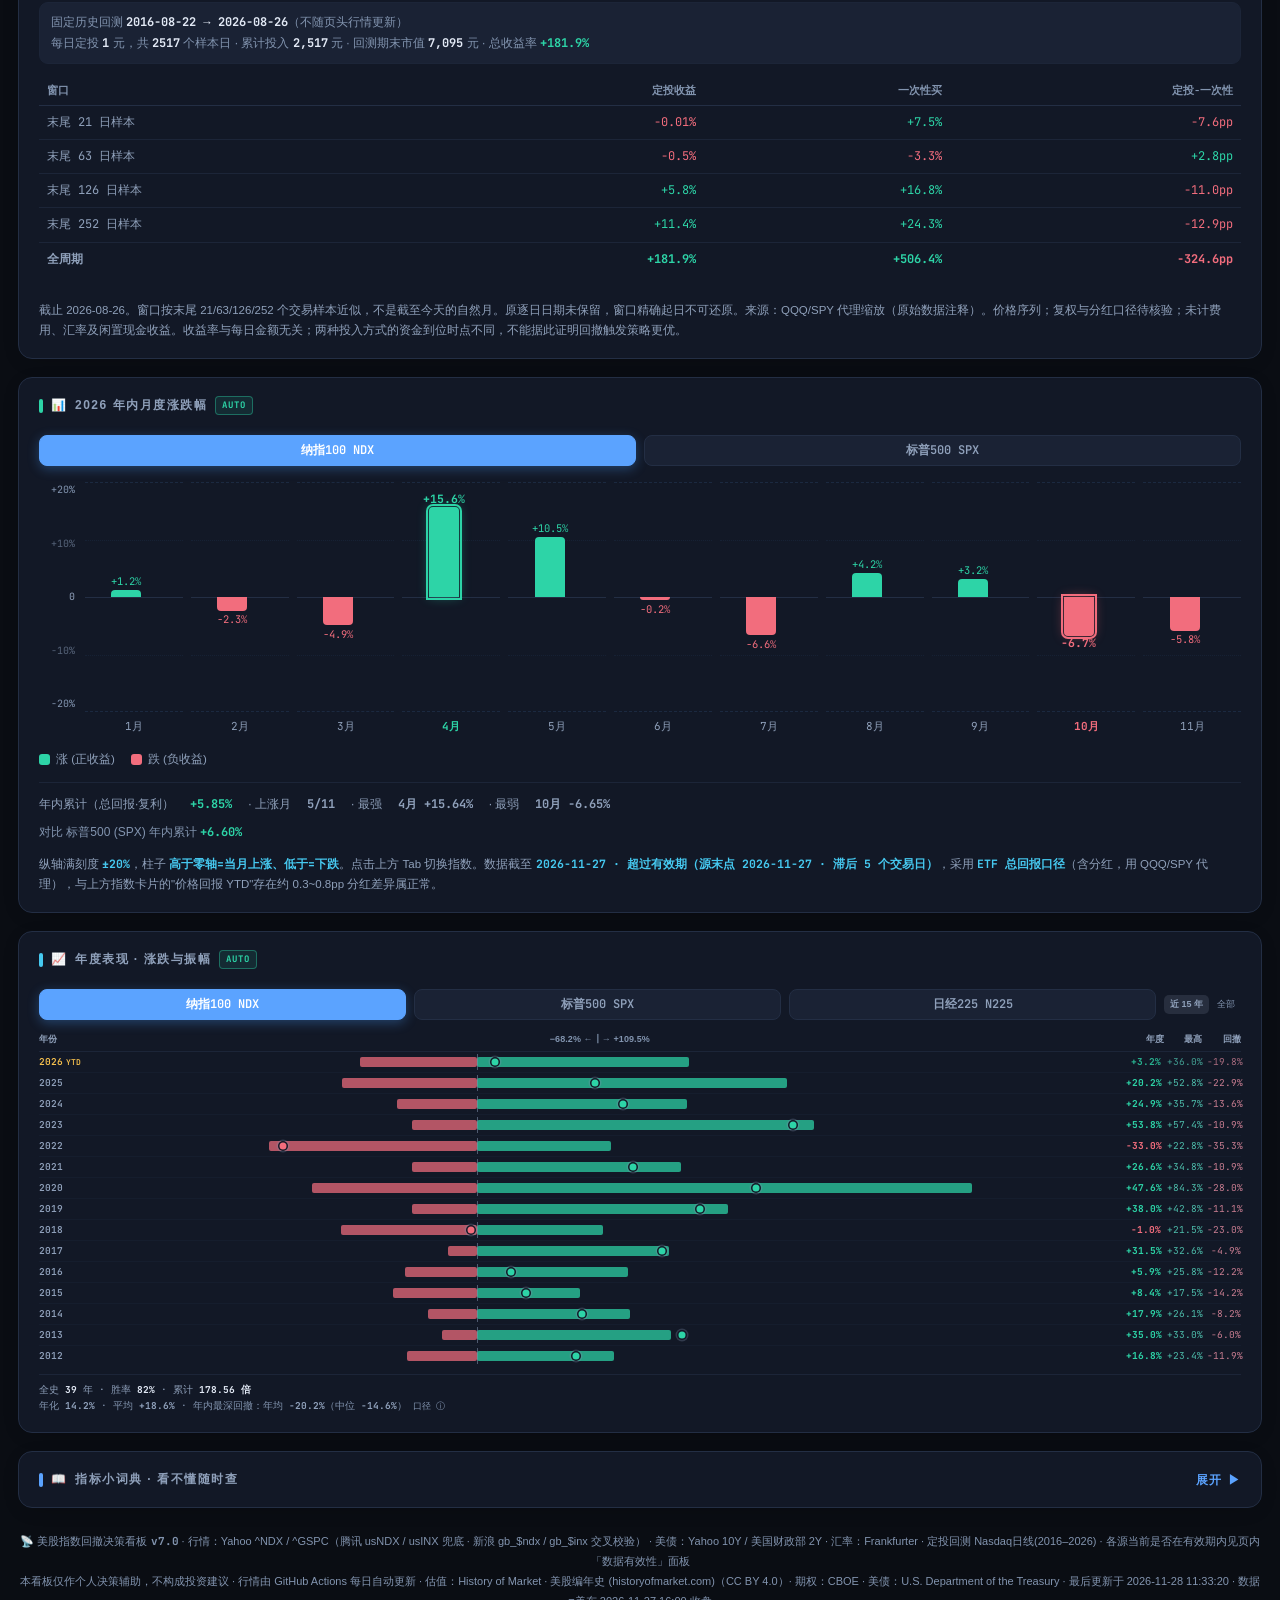
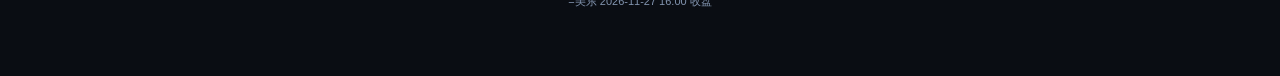
==== commit 8ddaaa7d: "feat(yearly): 年度表现加日经225（第三个 tab）＋ 轴改为按指数自适应 用户「日经225今年的最高涨和最大回撤是多少」→ 顺带把日经接进年度表现卡。  - build-yearly." ====
--- a/index.html
+++ b/index.html
@@ -818,6 +818,14 @@
     font-family: var(--mono); cursor: pointer; transition: .15s; }
   .yc-tab.active { background: var(--blue); border-color: var(--blue); color: #fff;
     box-shadow: 0 3px 12px rgba(74,158,255,.32); }
+  /* ⚠ 2026-11-28：加了第三个 tab（日经225）后，390px 下每个 tab 只剩 ~110px ——
+     「日经225 N225」在 12px 等宽下要 ~80px + 内边距，正好卡在换行边缘，
+     实测会折成两行、把整排 tab 撑高一倍 ✗
+     → 窄屏降一档字号 + 禁止换行（11px 下 11 个字符 ≈ 73px，仍在 110px 内 ✓）*/
+  @media (max-width: 430px) {
+    .yc-tab { font-size: 11px; white-space: nowrap; padding: 6px 2px; }
+    .yc-span .yc-sp { font-size: 8.5px; padding: 3px 4px; }
+  }
   .yc-tab:active { transform: scale(.98); }
   .yc-span { display: flex; gap: 2px; flex-shrink: 0; }
   .yc-sp { appearance: none; border: 0; background: none; padding: 3px 6px;
@@ -1295,7 +1303,9 @@
 </div>
 
 
-<!-- ======= Yearly performance（2026-11-26 加）========
+<!-- ======= Yearly performance（2026-11-26 加；2026-11-28 加日经）========
+     ⚠ 三个指数起点不同（数据源决定）：NDX 1987 起（FRED，1986 无去年收盘）·
+        SPX 1985 起（东财 1986-03 起 + 腾讯区间补 1985~1987）· N225 1950 起（FRED NIKKEI225）
      用户：「近10年每年涨跌幅」→「年度 年内最大涨幅 年内最大回撤」→「15年吧」
      ⚠ 「年内最大涨幅/回撤」都是**顺序扫描**（从当时的前低/前高算起），
        不是「最高 ÷ 最低」——后者在最高点早于最低点时给出从未发生过的数 ✗
@@ -1306,6 +1316,7 @@
     <div class="yc-tabs">
       <button type="button" class="yc-tab active" data-idx="ndx">纳指100 NDX</button>
       <button type="button" class="yc-tab" data-idx="spx">标普500 SPX</button>
+      <button type="button" class="yc-tab" data-idx="n225">日经225 N225</button>
     </div>
     <div class="yc-span">
       <button type="button" class="yc-sp active" data-span="15">近 15 年</button>
@@ -2901,24 +2912,25 @@
   const spanWrap = document.querySelector(".yc-span");
   let idx = "ndx", span = "15";
 
-  /* 轴范围：按全史两端取（dd 最负 / runup 最正），两边各留 8% 边距 */
-  const AXIS = (() => {
-    const lo = Math.min(...Object.values(H.stats).map((x) => x.worstDD).filter(Number.isFinite));
-    const hi = Math.max(
-      ...["ndx", "spx"].flatMap((k) => (H[k] || []).map((x) => x.runup)),
-      ...(T ? ["ndx", "spx"].map((k) => (T[k] ? T[k].runup : 0)) : [0])
-    );
-    const pad = (hi - lo) * 0.06;
-    return { lo: lo - pad, hi: hi + pad };
-  })();
-  const xOf = (v) => ((v - AXIS.lo) / (AXIS.hi - AXIS.lo)) * 100;
-
   function rowsOf(k) {
     return (H[k] || []).slice().concat(T && T[k] ? [T[k]] : []);
   }
 
   function draw() {
     const all = rowsOf(idx);
+    /* 轴范围：**按当前指数的全史**取（dd 最负 / runup 最正），两边各留 6% 边距。
+       ⚠ 2026-11-28 加日经时改的：原来三条共用一把尺，而日经历史上有 +125% 的年份
+         （1980 年代泡沫）、标普最高 +67% —— 共用会把纳指的柱子压成一小截 ✗
+         → 每个 tab 一条自己的轴，表头已写出实际范围（`#yc-axis-hd`），切 tab 时跟着变 ✓
+       ⚠ 仍按**全史**取、不按当前显示的年数 —— 否则切「15 年 / 全部」时同一年条长会变，
+         读起来像两套数据 ✗ */
+    const AXIS = (() => {
+      const lo = Math.min(...all.map((x) => x.dd));
+      const hi = Math.max(...all.map((x) => x.runup));
+      const pad = (hi - lo) * 0.06;
+      return { lo: lo - pad, hi: hi + pad };
+    })();
+    const xOf = (v) => ((v - AXIS.lo) / (AXIS.hi - AXIS.lo)) * 100;
     /* ⚠ 2026-11-27：改成**倒序**（最新年份在最上）—— 用户要求。
        原来按年份升序（1987 → 2026），最新那一年永远压在最底下：默认 15 年要滚到卡片底部才看见，
        切「全部」还得在 560px 的内部滚动区里拖到底 ✗
